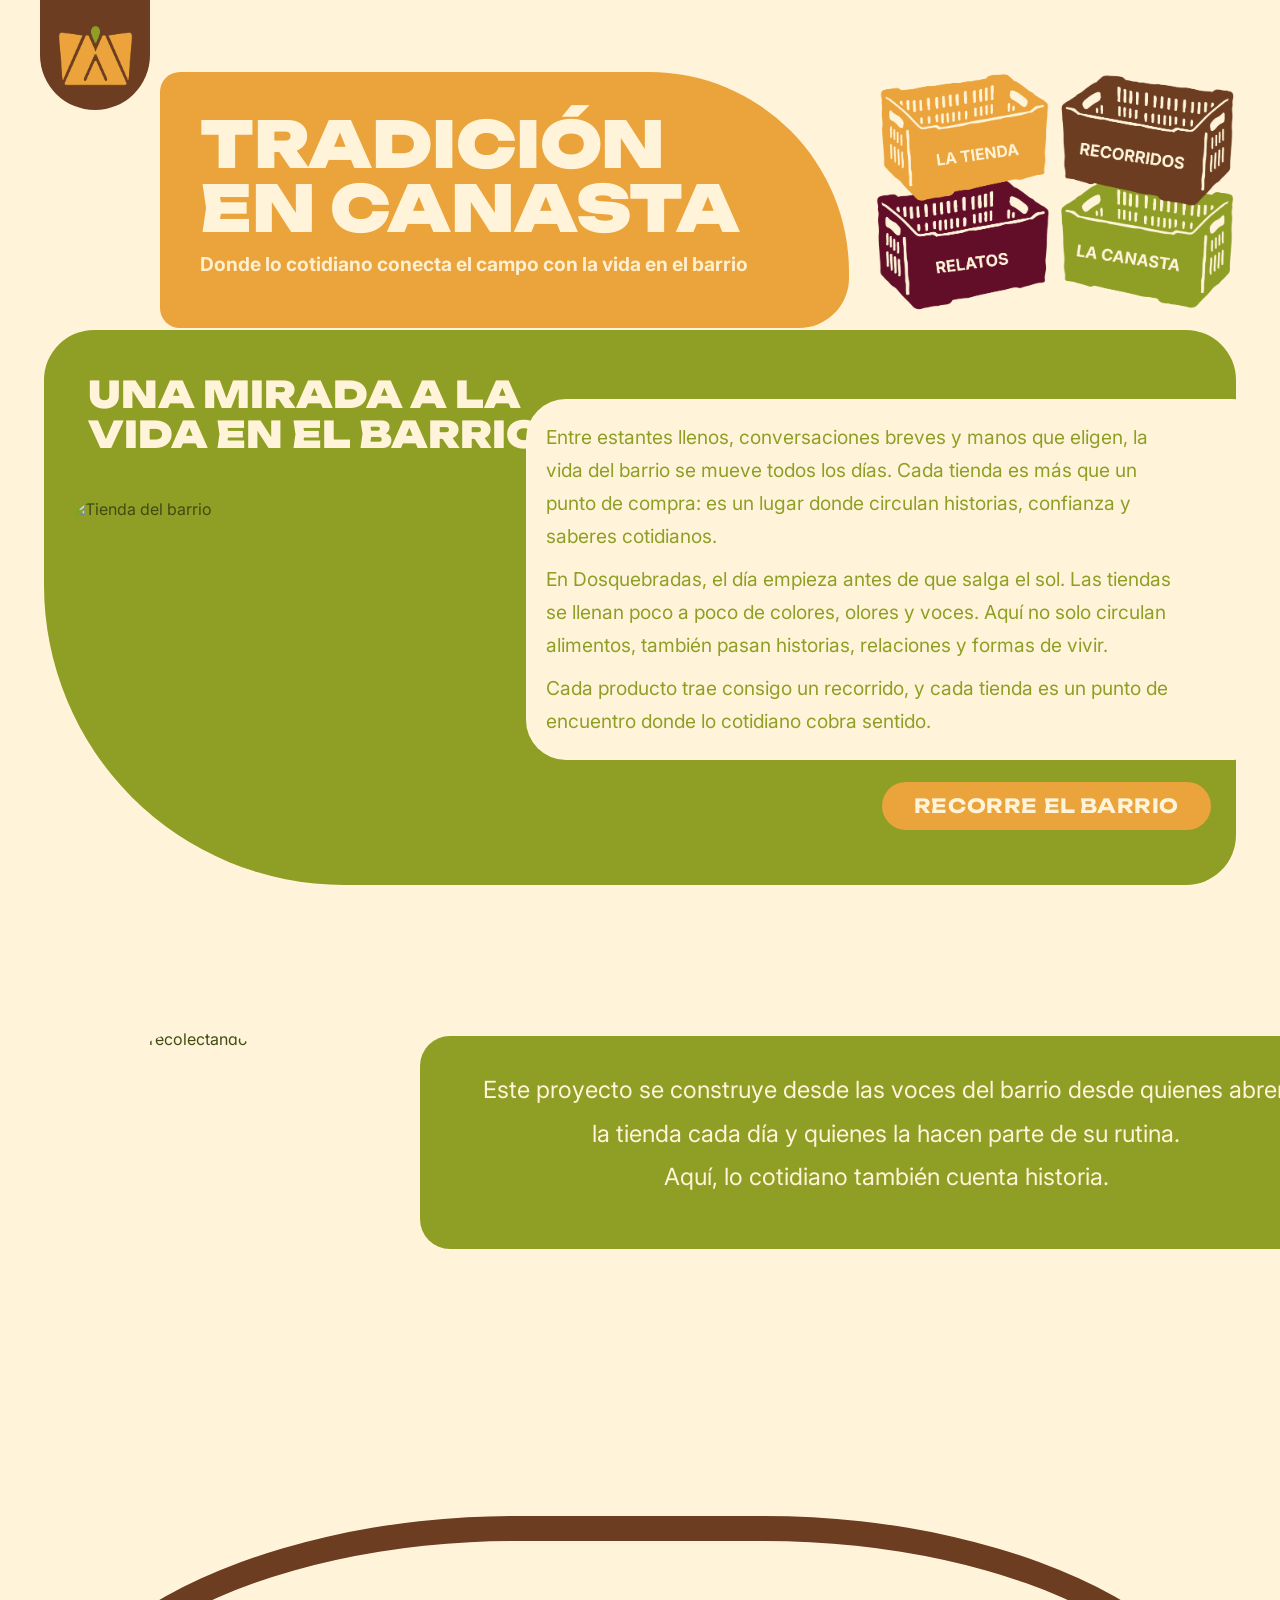
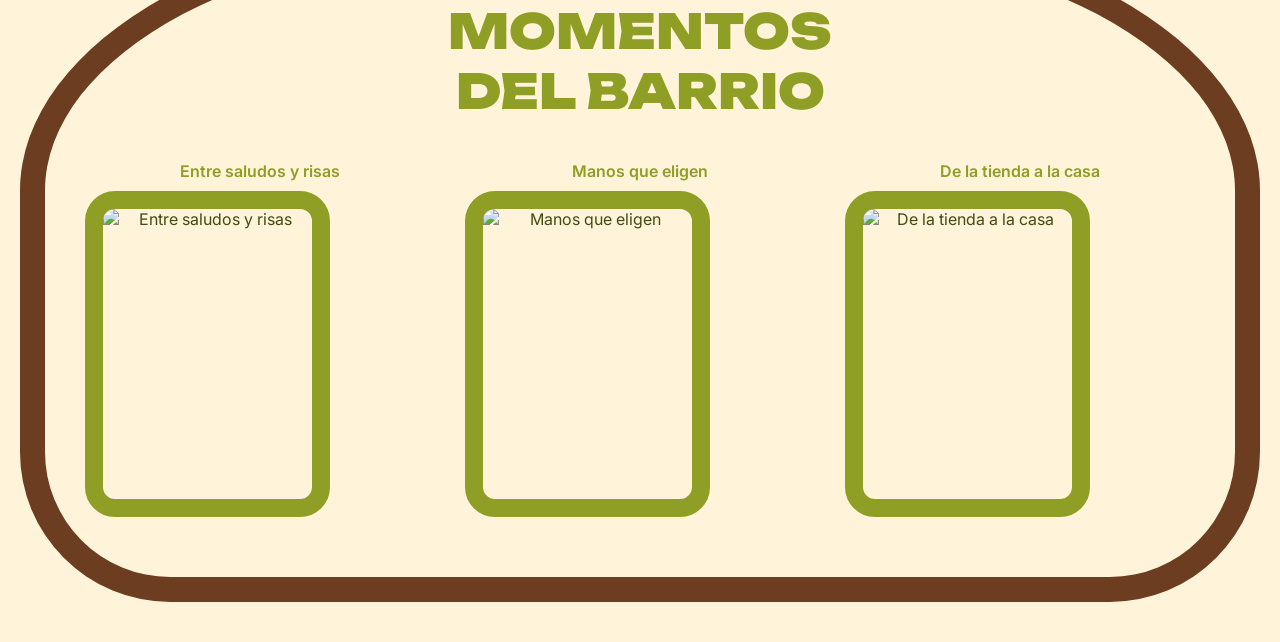
==== index.html @ 19b2f06e "Fead: Desarrollo del home (index) html y css, pendiente a cambios" ====
<!DOCTYPE html>
<html lang="es">
<head>
  <meta charset="UTF-8"/>
  <meta name="viewport" content="width=device-width, initial-scale=1.0"/>
  <title>Tradición en Canasta</title>
  <link rel="stylesheet" href="styles.css">

  <!-- ═══════════════════════════════════════════
       HERO
  ═══════════════════════════════════════════ -->
    <header class="hero">
        <div class="hero__logo" id="logo">
            <a href="#inicio" class="inicio"></a>
            <img class="logo__img" src="IMG/logo_tc.png" alt="Logo tradición"/>
        </div>

        <div class="hero__blob">

        <div class="hero__content">
            <h1 class="hero__titulo">
            Tradición<br>
            en Canasta
            </h1>
            <p class="hero__subtitulo">
            Donde lo cotidiano conecta el campo con la vida en el barrio
            </p>
        </div>
        </div>


        <nav class="hero__canastas" aria-label="Secciones">

        <a href="#tienda" class="canasta" id="canasta__tienda">
            <img class="canasta__img" src="IMG/canasta-amarilla.png" alt="La tienda"/>
        </a>

        <a href="#recorridos" class="canasta" id="canasta__recorridos">
            <img class="canasta__img" src="IMG/canasta-marron.png" alt="Recorridos"/>
        </a>

        <a href="#relatos" class="canasta" id="canasta__relatos">
            <img class="canasta__img" src="IMG/canasta-vino.png" alt="Relatos"/>
        </a>

        <a href="#canasta" class="canasta" id="canasta__canasta">
            <img class="canasta__img" src="IMG/canasta-verde.png"
            alt="La canasta">
        </a>

        </nav>

        <button class="menu-toggle" aria-label="Abrir menú">
            <img src="IMG/canasta_menu.png" alt="Menú">
        </button>
  </header>


  <!-- ═══════════════════════════════════════════
       UNA MIRADA A LA VIDA EN EL BARRIO
  ═══════════════════════════════════════════ -->
  <section class="mirada" id="tienda">
    <h2 class="mirada__titulo">Una mirada a la<br>vida en el barrio</h2>

    <div class="mirada__flex">
      <div class="mirada__foto">
        <img src="IMG/foto_fruta1.JPG" alt="Tienda del barrio"/>
      </div>

      <div class="mirada__derecha">
        <div class="mirada__caja">
          <p>Entre estantes llenos, conversaciones breves y manos que eligen, la vida del barrio se mueve todos los días. Cada tienda es más que un punto de compra: es un lugar donde circulan historias, confianza y saberes cotidianos.</p>
          <p>En Dosquebradas, el día empieza antes de que salga el sol. Las tiendas se llenan poco a poco de colores, olores y voces. Aquí no solo circulan alimentos, también pasan historias, relaciones y formas de vivir.</p>
          <p>Cada producto trae consigo un recorrido, y cada tienda es un punto de encuentro donde lo cotidiano cobra sentido.</p>
        </div>
        <a href="#" class="btn-capsula">Recorre el barrio</a>
      </div>
    </div>
  </section>

  <section class="narrativa" id="proyecto">

    <img class="hoja hoja--izq-arriba" src=>

    <div class="narrativa__flex">
      <div class="narrativa__circulo">
        <img src="IMG/foto_cliente.JPG" alt="Persona recolectando vegetales"/>
      </div>
      <div class="narrativa__caja">
        <p>Este proyecto se construye desde las voces del barrio
        desde quienes abren <br> la tienda cada día
        y quienes la hacen parte de su rutina.<br>
        Aquí, lo cotidiano también cuenta historia.</p>
      </div>
    </div>

  </section>
  <!-- ═══════════════════════════════════════════
       MOMENTOS DEL BARRIO
  ═══════════════════════════════════════════ -->
  <section class="momentos" id="encuentros">
    <div class="momentos__marco">
      <h2 class="momentos__titulo">Momentos<br>del barrio</h2>

      <div class="momentos__flex">

        <div class="momento">
          <span class="momento__label">Entre saludos y risas</span>
          <div class="momento__foto">
            <img src="IMG/foto_plaza.JPG" alt="Entre saludos y risas"/>
          </div>
        </div>

        <div class="momento">
          <span class="momento__label">Manos que eligen</span>
          <div class="momento__foto">
            <img src="IMG/foto_cliente.JPG" alt="Manos que eligen"/>
          </div>
        </div>

        <div class="momento">
          <span class="momento__label">De la tienda a la casa</span>
          <div class="momento__foto">
            <img src="IMG/foto_fruta2.JPG" alt="De la tienda a la casa"/>
          </div>
        </div>

      </div>
    </div>
  </section>


</body>
</html>
---- styles.css ----
/* ══════════════════════════════════════════════════════
   RESET + ROOT
══════════════════════════════════════════════════════ */
@import url('https://fonts.googleapis.com/css2?family=Unbounded:wght@200..900&family=Inter:ital,wght@0,400;0,500;0,600;1,400&display=swap');

*, *::before, *::after {
  box-sizing: border-box;
  margin: 0;
  padding: 0;
}

:root {
  --color-fondo-principal:    #FFF4D9;
  --color-caja-verde:         #8F9E25;
  --color-caja-amarillo:      #EBA33B;
  --color-caja-verde-claro:   #CBD491;
  --color-caja-vino:          #58111A;
  --color-caja-marron:        #6C3D20;

  --color-boton-principal:    #6C3D20;
  --color-boton-secundario:   #EBA33B;
  --color-boton-hover-principal:  #83961C;
  --color-boton-hover-secundario: #58111A;
  
  --color-texto-principal:    #404C10;
  --color-texto-secundario:   #8F9E25;
  --color-titulo-principal:   #FFF4D9;

  --fuente-titulos: "Unbounded", sans-serif;
  --fuente-textos:  "Inter", sans-serif;
}

html { scroll-behavior: smooth; }

body {
  font-family: var(--fuente-textos);
  background-color: var(--color-fondo-principal);
  color: var(--color-texto-principal);
  overflow-x: hidden;
}

img { display: block; max-width: 100%; }
a   { text-decoration: none; }


/* ══════════════════════════════════════════════════════
   HERO
══════════════════════════════════════════════════════ */
.hero {
  display: grid;
  grid-template-columns: 1fr 350px;
  justify-items: start;
  align-items: center;
  min-height: 400px;
  position: relative;
  padding: 40px 60px;
}

.hero__logo {
  position: absolute;
  top: 0;
  left: 40px;
  width: 110px;
  height: 110px;
  background: var(--color-caja-marron);
  border-radius: 0 0 50% 50%;
  display: flex;
  align-items: center;
  justify-content: center;
  z-index: 3;
}
.logo__img { 
    width: 90%; 
    height: 90%; }

.hero__blob {
  width: 85%;
  height: 80%;
  justify-self: start;
  margin-left: 100px;
  z-index: 0;

  border-radius: 20px 200px 50px 20px;
  background-color: var(--color-caja-amarillo);
  
}

.hero__content {
  position: relative;
  z-index: 2;
  padding: 40px 0 50px 40px;
  max-width: 95%;
}

.hero__titulo {
  font-family: var(--fuente-titulos);
  font-weight: 900;
  font-size: clamp(2.8rem, 5.6vw, 4rem);
  color: var(--color-titulo-principal);
  text-transform: uppercase;
  line-height: 1;
  letter-spacing: -0.5px;
  
}

.hero__subtitulo {
  margin-top: 10px;
  font-family: var(--fuente-textos);
  font-weight:700;
  font-size: clamp(1.2rem, 2.2vw, 1.2rem);
  color: var(--color-titulo-principal);
  opacity: 0.95;
  line-height: 1.5;
  max-width: 90%;
}

/* ── CANASTAS ── */
.hero__canastas {
  position: absolute;
  top: 0;
  right: 2%;
  z-index: 4;
  display: grid;
  grid-template-columns: 1fr 1fr;
  grid-template-rows: auto auto;
  width: clamp(240px, 36%, 400px);
}
.canasta {
  display: flex;
  flex-direction: column;
  align-items: center;
  cursor: pointer;
  transition: transform 0.18s ease;
  position: relative;
}
.canasta:hover { transform: scale(1.06) translateY(-4px); }

/* La tienda */
#canasta__tienda {
  grid-column: 1;
  grid-row: 1;
  margin-top: 40px;
  margin-right: -10px;
  z-index: 4;
}
/* Memorias/Recorridos */
#canasta__recorridos {
  grid-column: 2;
  grid-row: 1;
  margin-top: 40px;
  margin-left: -16px;
  z-index: 3;
}
/* Relatos */
#canasta__relatos {
  grid-column: 1;
  grid-row: 2;
  margin-top: -100px;
  margin-right: -16px;
  z-index: 2;
}
/* Encuentros/Canasta */
#canasta__canasta {
  grid-column: 2;
  grid-row: 2;
  margin-top: -100px;
  margin-left: -16px;
  z-index: 1;
}

.canasta__img {
  width: 100%;
  height: auto;
  object-fit: contain;
}

.menu-toggle {
  display: none;
  position: absolute;
  top: 20px;
  right: 20px;
  background: none;
  border: none;
  cursor: pointer;
  z-index: 10;
}

.menu-toggle img {
  width: 40px;
  height: auto;
}
/* ══════════════════════════════════════════════════════
   UNA MIRADA A LA VIDA EN EL BARRIO
══════════════════════════════════════════════════════ */
.mirada {
  background-color: var(--color-caja-verde);
  overflow: hidden;

  border-radius: 50px 50px 50px 300px;
  margin: 44px;
  margin-top: -70px;
  z-index: 6;
}

.mirada__titulo {
  font-family: var(--fuente-titulos);
  font-weight: 900;
  font-size: clamp(1.6rem, 3.6vw, 2.3rem);
  color: var(--color-titulo-principal);
  text-transform: uppercase;
  line-height: 1.1;
  padding: 44px;
}

.mirada__flex {
  display: grid;
  grid-template-columns: 30% 1fr;
  gap: 10%;
  align-items: start;
  padding: 0 25px 25px 25px;
  
}

.mirada__foto {
  width: 100%;
  aspect-ratio: 7 / 5;
  border-radius: 50px 50px 50px 300px;
  overflow: hidden;
  
}

.mirada__foto img {
  width: 100%;
  height: 100%;
  object-fit: cover;
}

/* columna derecha */
.mirada__derecha {
  display: flex;
  flex-direction: column;
  height: 100%;
  margin-bottom: 22px;
  justify-content: space-between;
}

.mirada__caja {
  background-color: var(--color-fondo-principal);
  border-radius: 40px;
  padding: 22px 20px;
  display: flex;
  flex-direction: column;
  gap: 10px;
  margin-right: -60px;
  margin-top: -100px;

}

.mirada__caja p {
  font-family: var(--fuente-textos);
  font-size: clamp(1.2rem, 2vw, 0.89rem);
  line-height: 1.72;
  color: var(--color-texto-secundario);
  text-align: left;
  width: 90%;
}

.btn-capsula {
  display: inline-block;
  align-self: flex-end;
  background-color: var(--color-boton-secundario);
  color: var(--color-titulo-principal);
  font-family: var(--fuente-titulos);
  font-size: clamp(1.05rem, 1.75vw, 1.22rem);
  font-weight: 700;
  letter-spacing: 0.6px;
  text-transform: uppercase;
  padding: 12px 32px;
  border-radius: 999px;
  border: none;
  cursor: pointer;
  transition: background-color 0.2s, transform 0.18s;
  margin-bottom: 30px;
  
}
.btn-capsula:hover {
  background-color: var(--color-boton-hover-secundario);
  transform: scale(1.04);
}


/* ══════════════════════════════════════════════════════
   NARRATIVA — hojas decorativas + círculo + caja
══════════════════════════════════════════════════════ */
.narrativa {
  position: relative;
  padding: 60px 28px;
  overflow: hidden;
  min-height: 300px;
}

.narrativa__flex {
  display: grid;
  grid-template-columns: clamp(160px, 24vw, 260px) 1fr;
  align-items: center;
  position: relative;
  gap: 32px;
 
}

.narrativa__circulo {
  width: 100%;
  aspect-ratio: 3 / 4;
  border-radius: 50%;
  overflow: hidden;
  flex-shrink: 0;
  margin: 40px;
  grid-column: 1;
  z-index: 1;

}

.narrativa__circulo img {
  width: 100%;
  height: 100%;
  object-fit: cover;
}

.narrativa__caja {
  background-color: var(--color-caja-verde);
  border-radius: 30px;
  padding: 32px 30px;
  display: flex;
  flex-direction: column;
  gap: 20px;
  transform: translate(100px, -60px);
  position: relative;

  z-index: 2;
  width: 100%;
  height: 50%;
  justify-self: right;
  align-self: center;

}

/*.narrativa__caja::before {
  content: "";
  position: absolute;
  top: 15px;    
  left: 15px;    
  width: 100%;
  height: 100%;
  background-color: var(--color-caja-marron); 
  border-radius: 30px;
  z-index: -1;
}
*/
.narrativa__caja p {
  font-family: var(--fuente-textos);
  font-size: clamp(1.22rem, 2.1vw, 1.48em);
  line-height: 1.85;
  color: var(--color-titulo-principal);
  text-align: center;
}


/* ══════════════════════════════════════════════════════
   MOMENTOS DEL BARRIO
══════════════════════════════════════════════════════ */
.momentos {
  padding: 40px 20px;
}

.momentos__marco {
  border: 25px solid var(--color-caja-marron);
  border-radius: 40% 40% 150px 150px ;
  padding: 60px 40px;
  background-color: var(--color-fondo-principal);
}

.momentos__titulo {
  text-align: center;
  font-family: var(--fuente-titulos);
  font-weight: 900;
  font-size: clamp(1.8rem, 4vw, 3rem);
  color: var(--color-caja-verde);
  margin-bottom: 40px;
  text-transform: uppercase;
}


.momentos__flex {
  display: grid;
  grid-template-columns: repeat(3, 1fr);
  gap: 30px;
}

.momento {
  text-align: center;
}

.momento__label {
  display: block;
  font-family: var(--fuente-textos);
  font-weight: 600;
  color: var(--color-caja-verde);
  margin-bottom: 10px;
}

.momento__foto {
  border: 18px solid var(--color-caja-verde);
  border-radius: 30px;
  overflow: hidden;
  aspect-ratio: 3 / 4;
  max-width: 70%;
}

.momento__foto img {
  width: 100%;
  height: 100%;
  object-fit: cover;
}

/* ══════════════════════════════════════════════════════
   FOOTER
══════════════════════════════════════════════════════ */
.footer {
  background-color: var(--color-caja-verde-claro);
  padding: 48px 28px 30px;
  margin-top: 60px;
}

.footer__inner {
  display: flex;
  gap: 32px;
  max-width: 980px;
  margin: 0 auto;
  align-items: flex-start;
}

/* columna 1 — marca */
.footer__marca {
  flex: 1.5;
}

.footer__logo {
  font-family: var(--fuente-titulos);
  font-weight: 900;
  font-size: clamp(0.95rem, 2.2vw, 1.3rem);
  color: var(--color-caja-marron);
  text-transform: uppercase;
  line-height: 1.1;
  margin-bottom: 14px;
}

.footer__desc {
  font-family: var(--fuente-textos);
  font-size: 0.72rem;
  color: var(--color-caja-marron);
  line-height: 1.7;
}

/* columna 2 — navegación */
.footer__nav {
  flex: 1;
}

.footer__nav-titulo {
  font-family: var(--fuente-titulos);
  font-size: 0.6rem;
  font-weight: 700;
  color: var(--color-texto-principal);
  text-transform: uppercase;
  letter-spacing: 1px;
  margin-bottom: 12px;
}

.footer__nav ul {
  list-style: none;
  display: flex;
  flex-direction: column;
  gap: 7px;
}

.footer__nav ul li a {
  font-family: var(--fuente-textos);
  font-size: 0.76rem;
  color: var(--color-caja-marron);
  font-weight: 500;
  transition: color 0.18s;
}
.footer__nav ul li a:hover {
  color: var(--color-caja-vino);
}

.footer__nav ul li.sub a {
  font-size: 0.7rem;
  color: var(--color-texto-principal);
  font-weight: 400;
}

/* columna 3 — redes */
.footer__redes {
  flex: 1.2;
  display: flex;
  flex-direction: column;
  gap: 10px;
}

.red {
  display: flex;
  align-items: center;
  gap: 10px;
}

.red__icono {
  flex-shrink: 0;
  width: 30px;
  height: 30px;
  border-radius: 7px;
  display: flex;
  align-items: center;
  justify-content: center;
}

.red__icono svg {
  width: 15px;
  height: 15px;
  fill: #fff;
}

.red__icono--ig { background-color: #C13584; }
.red__icono--yt { background-color: #CC0000; }
.red__icono--sp { background-color: #1DB954; }

.red__texto {
  font-family: var(--fuente-textos);
  font-size: 0.72rem;
  color: var(--color-caja-marron);
  line-height: 1.3;
}

.footer__url {
  font-family: var(--fuente-textos);
  font-size: 0.62rem;
  color: var(--color-texto-principal);
  margin-top: 4px;
  word-break: break-all;
  opacity: 0.8;
}


/* ══════════════════════════════════════════════════════
   RESPONSIVE — tablet / móvil
══════════════════════════════════════════════════════ */
@media (max-width: 760px) {

  /* hero */
  .hero__blob { width: 78%; }
  .hero__content { max-width: 60%; padding: 38px 0 24px 22px; }
  .hero__canastas { width: 44%; gap: 8px; top: 10px; right: 12px; }

  /* mirada */
  .mirada { margin: 14px 12px 0; padding: 24px 18px 24px; }
  .mirada__flex { flex-direction: column; }
  .mirada__foto { flex: none; width: 100%; aspect-ratio: 16/9; }
  .btn-capsula { align-self: center; }

  /* narrativa */
  .narrativa { padding: 48px 18px; }
  .narrativa__flex { flex-direction: column; }
  .narrativa__caja { max-width: 100%; }

  /* momentos */
  .momentos { padding: 0 12px; }
  .momentos__flex { flex-direction: column; }
  .momento__foto { aspect-ratio: 4/3; }

  /* footer */
  .footer__inner { flex-direction: column; gap: 24px; }
}

@media (max-width: 500px) {

  /* hero móvil: apila blob + canastas debajo */
  .hero {
    flex-direction: column;
    min-height: auto;
    padding-bottom: 16px;
  }
  .hero__blob { width: 90%; }
  .hero__content {
    max-width: 100%;
    padding: 110px 20px 16px 24px;
  }
  .hero__canastas {
    position: static;
    width: 100%;
    padding: 0 16px;
    flex-wrap: wrap;
    gap: 10px;
  }
  .canasta {
    width: calc(25% - 8px);
    margin-top: 0 !important;
  }
}


/* ══════════════════════════════════════════════════════
   ANIMACIONES (manejadas por main.js)
══════════════════════════════════════════════════════ */
.fade-up {
  opacity: 0;
  transform: translateY(28px);
  transition: opacity 0.55s ease, transform 0.55s ease;
}

.fade-up.visible {
  opacity: 1;
  transform: translateY(0);
}
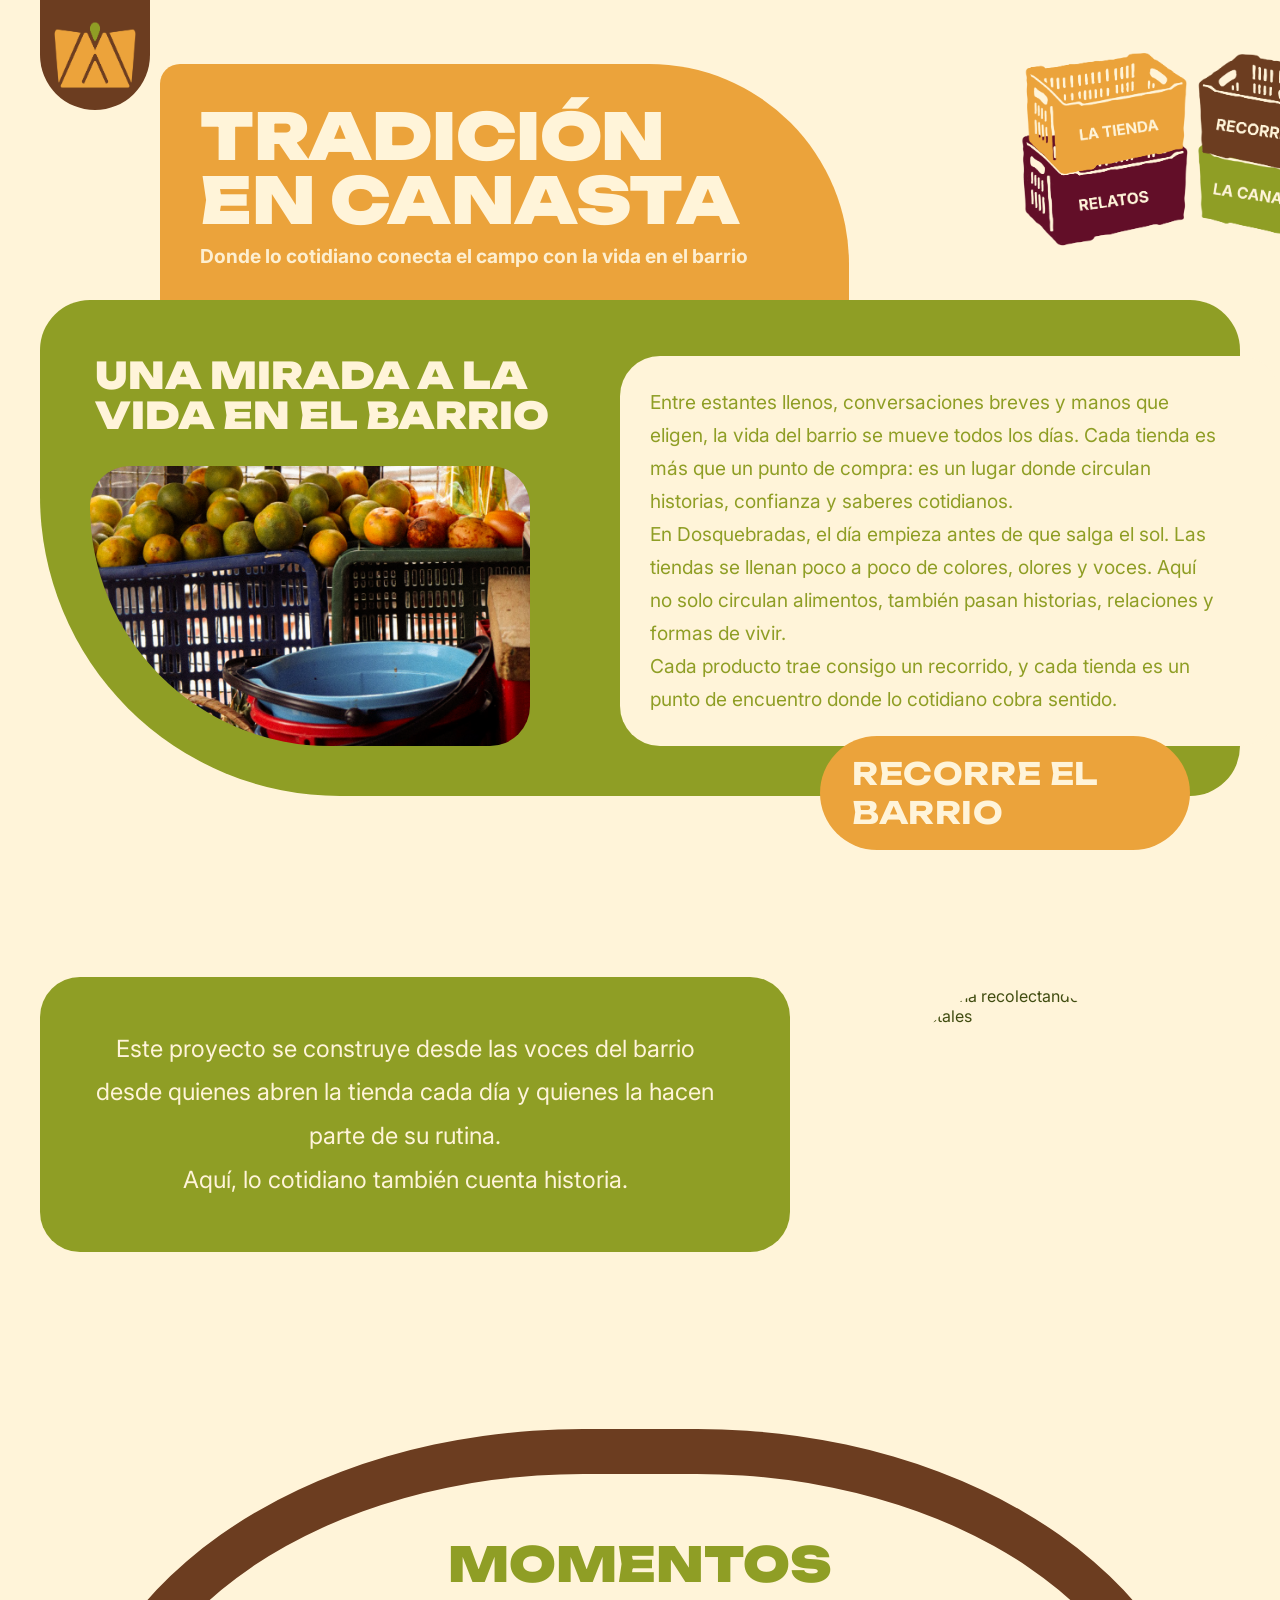
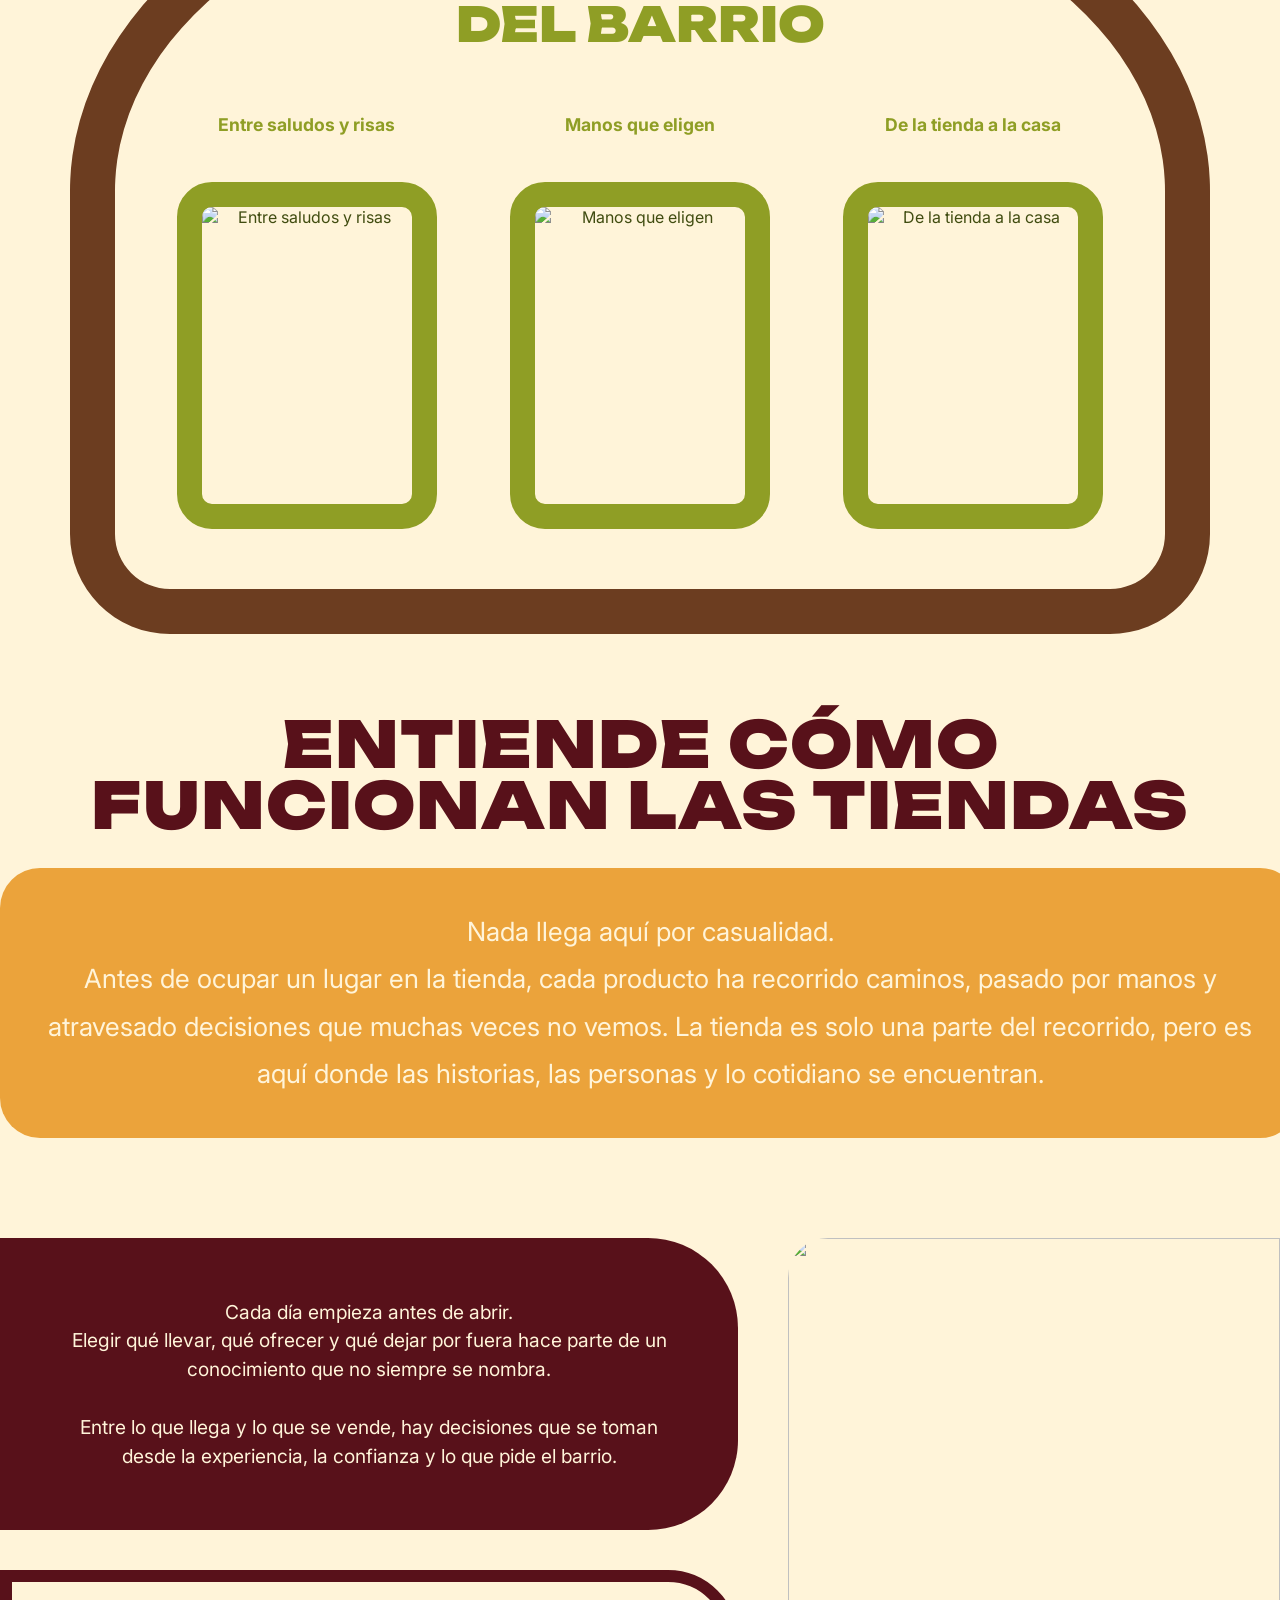
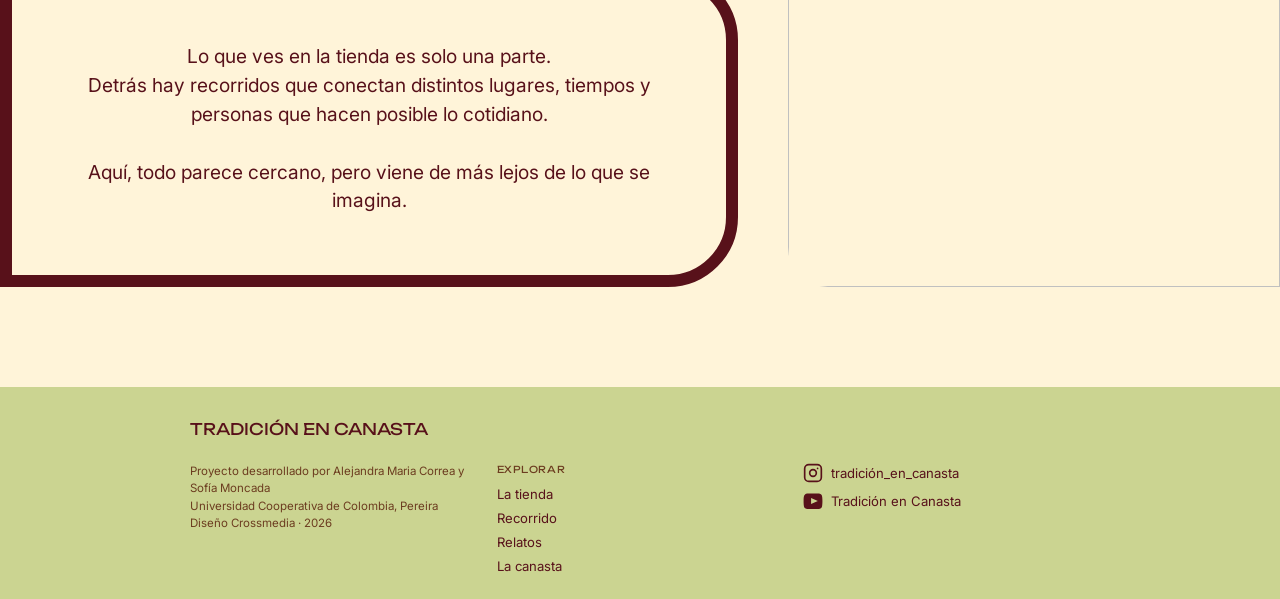
==== commit 65f6585a: "Fix: Realicé los cambios necesarios  en el index y el diseño base en index y recorridos (sin ilustra" ====
--- a/index.html
+++ b/index.html
@@ -10,9 +10,10 @@
        HERO
   ═══════════════════════════════════════════ -->
     <header class="hero">
-        <div class="hero__logo" id="logo">
-            <a href="#inicio" class="inicio"></a>
+        <div class="logo" id="logo">
+            <a href="index.html" class="inicio">
             <img class="logo__img" src="IMG/logo_tc.png" alt="Logo tradición"/>
+            </a>
         </div>
 
         <div class="hero__blob">
@@ -35,15 +36,15 @@
             <img class="canasta__img" src="IMG/canasta-amarilla.png" alt="La tienda"/>
         </a>
 
-        <a href="#recorridos" class="canasta" id="canasta__recorridos">
+        <a href="recorridos.html" class="canasta" id="canasta__recorridos">
             <img class="canasta__img" src="IMG/canasta-marron.png" alt="Recorridos"/>
         </a>
 
-        <a href="#relatos" class="canasta" id="canasta__relatos">
+        <a href="relatos.html" class="canasta" id="canasta__relatos">
             <img class="canasta__img" src="IMG/canasta-vino.png" alt="Relatos"/>
         </a>
 
-        <a href="#canasta" class="canasta" id="canasta__canasta">
+        <a href="canasta.html" class="canasta" id="canasta__canasta">
             <img class="canasta__img" src="IMG/canasta-verde.png"
             alt="La canasta">
         </a>
@@ -62,9 +63,9 @@
   <section class="mirada" id="tienda">
     <h2 class="mirada__titulo">Una mirada a la<br>vida en el barrio</h2>
 
-    <div class="mirada__flex">
+    <div class="mirada__contenido">
       <div class="mirada__foto">
-        <img src="IMG/foto_fruta1.JPG" alt="Tienda del barrio"/>
+        <img src="IMG/esquina_al_det_horiz_3.jpg" alt="Tienda del barrio"/>
       </div>
 
       <div class="mirada__derecha">
@@ -88,7 +89,7 @@
       </div>
       <div class="narrativa__caja">
         <p>Este proyecto se construye desde las voces del barrio
-        desde quienes abren <br> la tienda cada día
+        desde quienes abren la tienda cada día
         y quienes la hacen parte de su rutina.<br>
         Aquí, lo cotidiano también cuenta historia.</p>
       </div>
@@ -129,6 +130,89 @@
     </div>
   </section>
 
-
+  <!-- ═══════════════════════════════════════════
+       COMO FUNCIONAN LAS TIENDAS
+  ═══════════════════════════════════════════ -->
+
+  <section class="tiendas" id="tienda">
+
+    <h2 class="tiendas__titulo">Entiende cómo<br>funcionan las tiendas</h2>
+
+    <div class="tiendas__intro">
+        <p>Nada llega aquí por casualidad.<br>
+        Antes de ocupar un lugar en la tienda, cada producto ha recorrido caminos, pasado por manos y atravesado decisiones que muchas veces no vemos.
+        La tienda es solo una parte del recorrido, pero es aquí donde las historias, las personas y lo cotidiano se encuentran.</p>
+    </div>
+
+    <div class="tiendas__contenedor">
+
+  <div class="tiendas__info">
+
+    <div class="tiendas__bloque__vino">
+      <div class="tiendas__texto">
+        <p>
+          Cada día empieza antes de abrir.<br>
+          Elegir qué llevar, qué ofrecer y qué dejar por fuera
+          hace parte de un conocimiento que no siempre se nombra.<br><br>
+
+          Entre lo que llega y lo que se vende,
+          hay decisiones que se toman desde la experiencia,
+          la confianza y lo que pide el barrio.
+        </p>
+      </div>
+    </div>
+
+    <div class="tiendas__bloque__beige">
+      <div class="tiendas__texto">
+        <p>
+          Lo que ves en la tienda es solo una parte.<br>
+          Detrás hay recorridos que conectan distintos lugares,
+          tiempos y personas que hacen posible lo cotidiano.<br><br>
+
+          Aquí, todo parece cercano,
+          pero viene de más lejos de lo que se imagina.
+        </p>
+      </div>
+    </div>
+
+  </div>
+
+  <div class="tiendas__foto">
+    <img src="IMG/tienda_al_4.jpg" alt="">
+  </div>
+
+</div>
+</section>
+
+<!-- FOOTER -->
+<footer class="footer">
+  <div class="footer__inner">
+    <div class="footer__brand">Tradición en Canasta</div>
+    <div class="footer__grid">
+      <div>
+        <p class="footer__credits">Proyecto desarrollado por Alejandra Maria Correa y Sofía Moncada<br>Universidad Cooperativa de Colombia, Pereira<br>Diseño Crossmedia · 2026</p>
+      </div>
+      <div>
+        <p class="footer__col-title">Explorar</p>
+        <ul class="footer__col-links">
+          <li><a href="index.html">La tienda</a></li>
+          <li><a href="recorrido.html">Recorrido</a></li>
+          <li><a href="relatos.html">Relatos</a></li>
+          <li><a href="canasta.html">La canasta</a></li>
+        </ul>
+      </div>
+      <div class="footer__social">
+        <a href="https://instagram.com/tradicion_en_canasta" class="footer__social-link" target="_blank">
+          <svg class="footer__social-icon" viewBox="0 0 24 24" fill="none" stroke="currentColor" stroke-width="2"><rect x="2" y="2" width="20" height="20" rx="5"/><circle cx="12" cy="12" r="4"/><circle cx="17.5" cy="6.5" r="1" fill="currentColor" stroke="none"/></svg>
+          tradición_en_canasta
+        </a>
+        <a href="https://youtube.com" class="footer__social-link" target="_blank">
+          <svg class="footer__social-icon" viewBox="0 0 24 24" fill="currentColor"><path d="M23 7s-.3-2-1.2-2.7c-1.1-1.2-2.4-1.2-3-1.3C16.2 3 12 3 12 3s-4.2 0-6.8.1c-.6.1-1.9.1-3 1.3C1.3 5 1 7 1 7S.7 9.1.7 11.3v2c0 2.1.3 4.3.3 4.3s.3 2 1.2 2.7c1.1 1.2 2.6 1.1 3.3 1.2C7.3 21.7 12 21.7 12 21.7s4.2 0 6.8-.2c.6-.1 1.9-.1 3-1.2.9-.7 1.2-2.7 1.2-2.7s.3-2.1.3-4.3v-2C23.3 9.1 23 7 23 7zM9.7 15.5V8.4l8.1 3.6-8.1 3.5z"/></svg>
+          Tradición en Canasta
+        </a>
+      </div>
+    </div>
+  </div>
+</footer>
 </body>
 </html>
--- a/styles.css
+++ b/styles.css
@@ -24,7 +24,9 @@
   
   --color-texto-principal:    #404C10;
   --color-texto-secundario:   #8F9E25;
+  --color-texto-light: #6c3d20;
   --color-titulo-principal:   #FFF4D9;
+  --color-titulo-secundario: #58111A;
 
   --fuente-titulos: "Unbounded", sans-serif;
   --fuente-textos:  "Inter", sans-serif;
@@ -56,7 +58,7 @@
   padding: 40px 60px;
 }
 
-.hero__logo {
+.logo {
   position: absolute;
   top: 0;
   left: 40px;
@@ -67,20 +69,23 @@
   display: flex;
   align-items: center;
   justify-content: center;
+  cursor: pointer;
   z-index: 3;
 }
 .logo__img { 
-    width: 90%; 
-    height: 90%; }
+    width: 100%; 
+    height: 100%; 
+}
+.logo img:hover { transform: scale(1.06) translateY(-4px); }
 
 .hero__blob {
   width: 85%;
-  height: 80%;
+  height: 85%;
   justify-self: start;
   margin-left: 100px;
   z-index: 0;
 
-  border-radius: 20px 200px 50px 20px;
+  border-radius: 20px 200px 20px 20px;
   background-color: var(--color-caja-amarillo);
   
 }
@@ -118,12 +123,12 @@
 .hero__canastas {
   position: absolute;
   top: 0;
-  right: 2%;
+  left: 1000px;
   z-index: 4;
   display: grid;
   grid-template-columns: 1fr 1fr;
   grid-template-rows: auto auto;
-  width: clamp(240px, 36%, 400px);
+  width: 30%;
 }
 .canasta {
   display: flex;
@@ -139,7 +144,7 @@
 #canasta__tienda {
   grid-column: 1;
   grid-row: 1;
-  margin-top: 40px;
+  margin-top: 20px;
   margin-right: -10px;
   z-index: 4;
 }
@@ -147,7 +152,7 @@
 #canasta__recorridos {
   grid-column: 2;
   grid-row: 1;
-  margin-top: 40px;
+  margin-top: 20px;
   margin-left: -16px;
   z-index: 3;
 }
@@ -155,7 +160,7 @@
 #canasta__relatos {
   grid-column: 1;
   grid-row: 2;
-  margin-top: -100px;
+  margin-top: -130px;
   margin-right: -16px;
   z-index: 2;
 }
@@ -163,7 +168,7 @@
 #canasta__canasta {
   grid-column: 2;
   grid-row: 2;
-  margin-top: -100px;
+  margin-top: -130px;
   margin-left: -16px;
   z-index: 1;
 }
@@ -194,12 +199,12 @@
 ══════════════════════════════════════════════════════ */
 .mirada {
   background-color: var(--color-caja-verde);
-  overflow: hidden;
-
+  position: relative;
+  top: -140px;
   border-radius: 50px 50px 50px 300px;
-  margin: 44px;
-  margin-top: -70px;
-  z-index: 6;
+  margin: 40px;
+  padding: 25px 25px;
+  z-index: 3;
 }
 
 .mirada__titulo {
@@ -209,21 +214,22 @@
   color: var(--color-titulo-principal);
   text-transform: uppercase;
   line-height: 1.1;
-  padding: 44px;
-}
-
-.mirada__flex {
+  padding: 30px;
+}
+
+.mirada__contenido {
   display: grid;
-  grid-template-columns: 30% 1fr;
-  gap: 10%;
+  grid-template-columns: 40% 1fr;
   align-items: start;
   padding: 0 25px 25px 25px;
+  gap: 90px;
   
 }
 
 .mirada__foto {
   width: 100%;
-  aspect-ratio: 7 / 5;
+  height: 100%;
+  aspect-ratio: 18 / 9;
   border-radius: 50px 50px 50px 300px;
   overflow: hidden;
   
@@ -240,19 +246,19 @@
   display: flex;
   flex-direction: column;
   height: 100%;
-  margin-bottom: 22px;
   justify-content: space-between;
+  position: relative;
+  
 }
 
 .mirada__caja {
   background-color: var(--color-fondo-principal);
   border-radius: 40px;
-  padding: 22px 20px;
-  display: flex;
-  flex-direction: column;
-  gap: 10px;
-  margin-right: -60px;
-  margin-top: -100px;
+  padding: 30px;
+  display: flex;
+  flex-direction: column;
+  margin-right: -90px;
+  margin-top: -110px;
 
 }
 
@@ -262,26 +268,27 @@
   line-height: 1.72;
   color: var(--color-texto-secundario);
   text-align: left;
-  width: 90%;
+  width: 95%;
 }
 
 .btn-capsula {
-  display: inline-block;
+  display: flex;
   align-self: flex-end;
   background-color: var(--color-boton-secundario);
   color: var(--color-titulo-principal);
   font-family: var(--fuente-titulos);
-  font-size: clamp(1.05rem, 1.75vw, 1.22rem);
+  font-size: clamp(1.75rem, 2.45vw, 1.92rem);
   font-weight: 700;
   letter-spacing: 0.6px;
   text-transform: uppercase;
-  padding: 12px 32px;
+  padding: 18px 32px;
   border-radius: 999px;
   border: none;
   cursor: pointer;
-  transition: background-color 0.2s, transform 0.18s;
-  margin-bottom: 30px;
-  
+  transition: background-color 0.2s, transform 0.;
+  position: absolute;
+  top: 270px;
+  left: 200px;
 }
 .btn-capsula:hover {
   background-color: var(--color-boton-hover-secundario);
@@ -293,30 +300,26 @@
    NARRATIVA — hojas decorativas + círculo + caja
 ══════════════════════════════════════════════════════ */
 .narrativa {
-  position: relative;
-  padding: 60px 28px;
-  overflow: hidden;
-  min-height: 300px;
+  margin: 30px;
 }
 
 .narrativa__flex {
   display: grid;
-  grid-template-columns: clamp(160px, 24vw, 260px) 1fr;
+  grid-template-columns: 70% 1fr;
+  padding: 10px;
+  gap: 20px;
   align-items: center;
-  position: relative;
-  gap: 32px;
+  justify-content: center;
  
 }
 
 .narrativa__circulo {
-  width: 100%;
-  aspect-ratio: 3 / 4;
-  border-radius: 50%;
+  width: 70%;
+  aspect-ratio: 5 / 7;
+  border-radius: 150px;
   overflow: hidden;
   flex-shrink: 0;
-  margin: 40px;
-  grid-column: 1;
-  z-index: 1;
+  grid-column: 2;
 
 }
 
@@ -328,23 +331,18 @@
 
 .narrativa__caja {
   background-color: var(--color-caja-verde);
-  border-radius: 30px;
-  padding: 32px 30px;
-  display: flex;
-  flex-direction: column;
-  gap: 20px;
-  transform: translate(100px, -60px);
-  position: relative;
-
-  z-index: 2;
-  width: 100%;
-  height: 50%;
-  justify-self: right;
-  align-self: center;
-
-}
-
-/*.narrativa__caja::before {
+  border-radius: 40px;
+  padding: 50px 60px 50px 40px;
+  display: flex;
+  flex-direction: column;
+  margin-right: 90px;
+  margin-top: -450px;
+  min-height: 250px;
+
+
+}
+
+/*.narrativa__caja::after{
   content: "";
   position: absolute;
   top: 15px;    
@@ -353,9 +351,10 @@
   height: 100%;
   background-color: var(--color-caja-marron); 
   border-radius: 30px;
-  z-index: -1;
+  z-index: 0;
 }
 */
+
 .narrativa__caja p {
   font-family: var(--fuente-textos);
   font-size: clamp(1.22rem, 2.1vw, 1.48em);
@@ -369,13 +368,14 @@
    MOMENTOS DEL BARRIO
 ══════════════════════════════════════════════════════ */
 .momentos {
-  padding: 40px 20px;
+  padding: 40px;
+  margin: 40px 30px;
 }
 
 .momentos__marco {
-  border: 25px solid var(--color-caja-marron);
-  border-radius: 40% 40% 150px 150px ;
-  padding: 60px 40px;
+  border: 45px solid var(--color-caja-marron);
+  border-radius: 45% 45% 100px 100px;
+  padding: 60px 50px;
   background-color: var(--color-fondo-principal);
 }
 
@@ -385,37 +385,44 @@
   font-weight: 900;
   font-size: clamp(1.8rem, 4vw, 3rem);
   color: var(--color-caja-verde);
-  margin-bottom: 40px;
+  margin-bottom: 60px;
   text-transform: uppercase;
 }
-
 
 .momentos__flex {
   display: grid;
   grid-template-columns: repeat(3, 1fr);
-  gap: 30px;
+  gap: 50px;
+  align-items: start;
 }
 
 .momento {
+  display: flex;
+  flex-direction: column;
+  align-items: center;
   text-align: center;
 }
 
 .momento__label {
   display: block;
   font-family: var(--fuente-textos);
-  font-weight: 600;
+  font-size: 1.1rem;
+  font-weight: 700;
   color: var(--color-caja-verde);
-  margin-bottom: 10px;
+  margin-bottom: 18px;
+  min-height: 50px;
 }
 
 .momento__foto {
-  border: 18px solid var(--color-caja-verde);
-  border-radius: 30px;
+  width: 100%;
+  max-width: 260px;
+
+  border: 25px solid var(--color-caja-verde);
+  border-radius: 35px;
   overflow: hidden;
+
   aspect-ratio: 3 / 4;
-  max-width: 70%;
-}
-
+}
 .momento__foto img {
   width: 100%;
   height: 100%;
@@ -423,133 +430,580 @@
 }
 
 /* ══════════════════════════════════════════════════════
-   FOOTER
-══════════════════════════════════════════════════════ */
+    ENTIENDE CÓMO FUNCIONAN LAS TIENDAS
+══════════════════════════════════════════════════════ */
+.tiendas {
+}
+
+.tiendas__titulo {
+  font-family: var(--fuente-titulos);
+  font-weight: 900;
+  font-size: clamp(1.8rem, 5.5vw, 4rem);
+  color: var(--color-titulo-secundario);
+  text-transform: uppercase;
+  text-align: center;
+  line-height: 0.95;
+  letter-spacing: 1px;
+  margin-bottom: 32px;
+}
+
+.tiendas__intro {
+  width: 1300px;
+  margin: 0 auto 60px;
+  background-color: var(--color-caja-amarillo);
+  border-radius: 40px;
+  padding: 40px;
+}
+.tiendas__intro p {
+  font-family: var(--fuente-textos);
+  font-size: clamp(1.5rem, 2.1vw, 1.65rem);
+  line-height: 1.8;
+  color: var(--color-titulo-principal);
+  text-align: center;
+}
+
+.tiendas__bloques {
+  display: flex;
+  flex-direction: column;
+  gap: 16px;
+}
+.tiendas__contenedor{
+  display: grid;
+  grid-template-columns: 1.2fr 0.8fr;
+  gap: 50px;
+  align-items: stretch;
+
+  padding: 40px 0;
+}
+
+/* COLUMNA IZQUIERDA */
+.tiendas__info{
+  display: flex;
+  flex-direction: column;
+  gap: 40px;
+}
+
+/* BLOQUE VINO */
+.tiendas__bloque__vino{
+  background-color: var(--color-caja-vino);
+  border-radius: 0 90px 90px 0;
+  padding: 60px 70px;
+
+  display: flex;
+  align-items: center;
+  justify-content: center;
+}
+
+/* TEXTO */
+.tiendas__texto p{
+  font-family: var(--fuente-textos);
+  font-size: clamp(1rem, 1.5vw, 1.4rem);
+  line-height: 1.5;
+  text-align: center;
+}
+
+/* texto blanco arriba */
+.tiendas__bloque__vino p{
+  color: var(--color-titulo-principal);
+}
+
+/* BLOQUE BEIGE */
+.tiendas__bloque__beige{
+  background-color: var(--color-fondo-principal);
+
+  border: 12px solid var(--color-caja-vino);
+
+  border-radius: 0 70px 70px 0;
+
+  padding: 60px 70px;
+
+  display: flex;
+  align-items: center;
+  justify-content: center;
+}
+
+/* texto vino abajo */
+.tiendas__bloque__beige p{
+  color: var(--color-caja-vino);
+}
+
+/* FOTO */
+.tiendas__foto{
+  width: 100%;
+  height: 100%;
+
+  overflow: hidden;
+
+  border-radius: 40px 0 0 40px;
+}
+
+.tiendas__foto img{
+  width: 100%;
+  height: 100%;
+  object-fit: cover;
+  display: block;
+}
+/* ══════════════════════════════════════════════════════
+   
+INTERNAS
+
+══════════════════════════════════════════════════════ */
+
+/* ══════════════════════════════════════════════════════
+   RECORRIDO
+══════════════════════════════════════════════════════ */
+
+/* ===== PAGE HEADER ===== */
+.recorrido-header {
+  width: 50%;
+  height: 330px;
+  justify-self: start;
+  margin-left: 200px;
+  z-index: 2;
+
+  border-radius: 40px;
+  background-color: var(--color-caja-marron);
+}
+
+.recorrido-header__inner {
+  max-width: 900px;
+  margin: 0 auto;
+  display: flex;
+  flex-direction: column;
+  gap: 24px;
+  padding: 40px;
+  
+}
+
+.recorrido-header__title {
+  font-family: var(--fuente-titulos);
+  font-size: clamp(1.8rem, 7vw, 3.5rem);
+  font-weight: 900;
+  color: var(--color-titulo-principal);
+  line-height: 1.05;
+}
+
+.recorrido-header__subtitle {
+  font-family: var(--fuente-textos);
+  font-size: 1.55rem;
+  color: var(--color-titulo-principal);
+  font-weight: 800;
+  margin-top: 8px;
+}
+
+
+@media (min-width: 768px) {
+  .page-header__inner {
+    flex-direction: row;
+    align-items: center;
+    justify-content: space-between;
+  }
+}
+/* ===== RECORRIDO INTRO ===== */
+.recorrido-intro__caja {
+  background-color: var(--color-caja-amarillo);
+  border-radius: 40px;
+  padding: 40px;
+  display: flex;
+  flex-direction: column;
+  gap: 14px;
+  max-width: 700px;
+  margin: 0 auto;
+  text-align: center;
+
+  margin-top: -120px;
+  margin-left: 300px;
+
+}
+ 
+.recorrido-intro__caja p {
+  font-size: 1.2rem;
+  color: var(--color-texto-light);
+  line-height: 1.75;
+}
+ /* ===== MAPA HEADER ===== */
+
+.mapa-section {
+  position: relative;
+  overflow: hidden;
+}
+
+.mapa-section__header {
+  display: grid;
+  grid-template-columns: 280px 1fr;
+  align-items: center;
+  position: relative;
+  z-index: 2;
+}
+
+.mapa-section__label {
+  font-family: var(--fuente-titulos);
+  font-size: clamp(2rem, 6vw, 4rem);
+  font-weight: 900;
+  color: var(--color-caja-vino);
+  line-height: 0.9;
+  margin: 20px;
+}
+
+.mapa-section-caja {
+  background-color: var(--color-caja-marron);
+  border-radius: 80px 0 0 80px;
+  padding: 40px 60px;
+  min-height: 180px;
+
+  display: flex;
+  align-items: center;
+  justify-content: center;
+  margin: 40px 0 40px 40px;
+}
+
+.mapa-section-texto {
+  font-family: var(--fuente-textos);
+  font-size: clamp(1rem, 1.7vw, 1.7rem);
+  line-height: 1.4;
+  color: var(--color-titulo-principal);
+  text-align: center;
+  max-width: 900px;
+}
+
+
+.mapa-section__frame-wrap {
+  position: relative;
+}
+ 
+.mapa-deco {
+  position: absolute;
+  z-index: 2;
+  pointer-events: none;
+  opacity: 0.3;
+}
+ 
+.mapa-deco--tl {
+  top: -30px;
+  left: -30px;
+  width: 120px;
+  transform: rotate(-20deg);
+}
+ 
+.mapa-deco--br {
+  bottom: 40px;
+  right: -20px;
+  width: 100px;
+  transform: rotate(10deg);
+}
+ 
+.mapa-section__frame {
+  width: 100%;
+  height: 340px;
+  background: #d4c9a8;
+  border-radius: 24px;
+  overflow: hidden;
+  position: relative;
+  z-index: 1;
+}
+ 
+@media (min-width: 600px) {
+  .mapa-section__frame {
+    height: 420px;
+  }
+}
+ 
+.mapa-section__cta {
+  display: block;
+  width: fit-content;
+  margin: 28px auto 0;
+  padding: 14px 48px;
+  font-size: 1rem;
+  font-weight: 900;
+  background-color: var(--color-boton-hover-principal);
+  color: var(--color-titulo-principal);
+  border-radius: 30px;
+}
+
+/* ===== RESPONSIVE ===== */
+
+@media (max-width: 900px) {
+
+  .mapa-section__header {
+    grid-template-columns: 1fr;
+    gap: 20px;
+  }
+
+  .mapa-section__label {
+    text-align: center;
+  }
+
+  .mapa-section__desc-box {
+    border-radius: 40px;
+    padding: 30px 24px;
+  }
+
+  .mapa-section__desc {
+    text-align: center;
+  }
+
+}
+ 
+/* ===== TIENDAS GRID ===== */
+.tiendas-grid {
+  padding-top: 0;
+}
+ 
+.tiendas-grid__inner {
+  display: grid;
+  grid-template-columns: 1fr;
+  gap: 24px;
+  margin: 30px;
+}
+ 
+@media (min-width: 600px) {
+  .tiendas-grid__inner {
+    grid-template-columns: repeat(3, 1fr);
+  }
+}
+ 
+.tienda-card {
+  background: var(--color-fondo-principal);
+  border-radius: 20px;
+  overflow: hidden;
+  box-shadow: 0 4px 24px rgba(64,76,16,0.08);
+  transition: transform 0.3s ease, box-shadow 0.3s ease;
+ 
+}
+ 
+.tienda-card:hover {
+  transform: translateY(-6px);
+  box-shadow: 0 12px 32px rgba(64,76,16,0.15);
+}
+ 
+.tienda-card__img {
+  aspect-ratio: 4/3;
+  background: var(--color-fondo-principal);
+  overflow: hidden;
+}
+ 
+.tienda-card__img img {
+  width: 100%;
+  height: 100%;
+  object-fit: cover;
+  transition: transform 0.4s ease;
+}
+ 
+.tienda-card:hover .tienda-card__img img {
+  transform: scale(1.05);
+}
+ 
+.tienda-card__body {
+  padding: 18px;
+}
+ 
+.tienda-card__nombre {
+  font-family: var(--fuente-titulos);
+  font-size: 0.85rem;
+  color: var(--color-caja-vino);
+  margin-bottom: 4px;
+}
+ 
+.tienda-card__dir {
+  font-size: 0.75rem;
+  color: var(--color-texto-secundario);
+  margin-bottom: 10px;
+}
+ 
+.tienda-card__texto {
+  font-size: 0.85rem;
+  color: var(--color-texto-principal);
+  line-height: 1.6;
+}
+ 
+.btn.btn--secondary{
+    color: var(--color-texto-light);
+}
+ 
+/* ===== FOOTER ===== */
 .footer {
   background-color: var(--color-caja-verde-claro);
-  padding: 48px 28px 30px;
+  padding: 32px 20px 24px;
   margin-top: 60px;
 }
-
+ 
 .footer__inner {
-  display: flex;
-  gap: 32px;
-  max-width: 980px;
+  max-width: 900px;
   margin: 0 auto;
-  align-items: flex-start;
-}
-
-/* columna 1 — marca */
-.footer__marca {
-  flex: 1.5;
-}
-
-.footer__logo {
+  display: flex;
+  flex-direction: column;
+  gap: 24px;
+}
+ 
+.footer__brand {
   font-family: var(--fuente-titulos);
-  font-weight: 900;
-  font-size: clamp(0.95rem, 2.2vw, 1.3rem);
+  font-size: 1rem;
+  color: var(--color-caja-vino);
+  text-transform: uppercase;
+}
+ 
+.footer__grid {
+  display: grid;
+  grid-template-columns: 1fr 1fr;
+  gap: 20px;
+}
+ 
+.footer__col-title {
+  font-family: var(--fuente-titulos);
+  font-size: 0.6rem;
   color: var(--color-caja-marron);
   text-transform: uppercase;
-  line-height: 1.1;
-  margin-bottom: 14px;
-}
-
-.footer__desc {
-  font-family: var(--fuente-textos);
+  letter-spacing: 0.08em;
+  margin-bottom: 8px;
+}
+ 
+.footer__col-links {
+  list-style: none;
+  display: flex;
+  flex-direction: column;
+  gap: 4px;
+}
+ 
+.footer__col-links a {
+  font-size: 0.82rem;
+  color: var(--color-caja-vino);
+  transition: opacity 0.2s;
+}
+ 
+.footer__col-links a:hover {
+  opacity: 0.65;
+}
+ 
+.footer__social {
+  display: flex;
+  flex-direction: column;
+  gap: 8px;
+}
+ 
+.footer__social-link {
+  display: flex;
+  align-items: center;
+  gap: 8px;
+  font-size: 0.82rem;
+  color: var(--color-caja-vino);
+}
+ 
+.footer__social-icon {
+  width: 20px;
+  height: 20px;
+}
+ 
+.footer__credits {
   font-size: 0.72rem;
   color: var(--color-caja-marron);
-  line-height: 1.7;
-}
-
-/* columna 2 — navegación */
-.footer__nav {
-  flex: 1;
-}
-
-.footer__nav-titulo {
-  font-family: var(--fuente-titulos);
-  font-size: 0.6rem;
-  font-weight: 700;
-  color: var(--color-texto-principal);
-  text-transform: uppercase;
-  letter-spacing: 1px;
-  margin-bottom: 12px;
-}
-
-.footer__nav ul {
-  list-style: none;
-  display: flex;
-  flex-direction: column;
-  gap: 7px;
-}
-
-.footer__nav ul li a {
-  font-family: var(--fuente-textos);
-  font-size: 0.76rem;
-  color: var(--color-caja-marron);
-  font-weight: 500;
-  transition: color 0.18s;
-}
-.footer__nav ul li a:hover {
-  color: var(--color-caja-vino);
-}
-
-.footer__nav ul li.sub a {
-  font-size: 0.7rem;
-  color: var(--color-texto-principal);
-  font-weight: 400;
-}
-
-/* columna 3 — redes */
-.footer__redes {
-  flex: 1.2;
-  display: flex;
-  flex-direction: column;
-  gap: 10px;
-}
-
-.red {
-  display: flex;
-  align-items: center;
-  gap: 10px;
-}
-
-.red__icono {
-  flex-shrink: 0;
-  width: 30px;
-  height: 30px;
-  border-radius: 7px;
-  display: flex;
-  align-items: center;
-  justify-content: center;
-}
-
-.red__icono svg {
-  width: 15px;
-  height: 15px;
-  fill: #fff;
-}
-
-.red__icono--ig { background-color: #C13584; }
-.red__icono--yt { background-color: #CC0000; }
-.red__icono--sp { background-color: #1DB954; }
-
-.red__texto {
-  font-family: var(--fuente-textos);
-  font-size: 0.72rem;
-  color: var(--color-caja-marron);
-  line-height: 1.3;
-}
-
-.footer__url {
-  font-family: var(--fuente-textos);
-  font-size: 0.62rem;
-  color: var(--color-texto-principal);
-  margin-top: 4px;
-  word-break: break-all;
-  opacity: 0.8;
-}
-
+  line-height: 1.5;
+}
+ 
+@media (min-width: 768px) {
+  .footer__grid {
+    grid-template-columns: 1fr 1fr 1fr;
+  }
+}
+
+/* ══════════════════════════════════════════════════════
+   ANIMACIONES (main.js)
+══════════════════════════════════════════════════════ */
+
+
+/* ══════════════════════════════════════════════════════
+   RESPONSIVE — tablet ≤ 900px
+══════════════════════════════════════════════════════ */
+@media (max-width: 900px) {
+
+  .hero { min-height: 300px; }
+  .hero__blob { width: 68%; }
+  .hero__content { padding: 22px 30px 36px 110px; }
+  .hero__canastas { width: clamp(210px, 32%, 300px); }
+
+  .mirada { margin: 22px 14px 0; padding: 34px 28px 44px; border-radius: 30px 30px 30px 100px; }
+  .mirada__flex { grid-template-columns: 42% 1fr; gap: 18px; }
+
+  .entiende__titulo { font-size: clamp(1.5rem, 4vw, 2.8rem); }
+  .entiende__bloque--vino { grid-template-columns: 1fr 1fr; }
+
+  .footer__inner { grid-template-columns: 1.2fr 1fr 0.9fr; gap: 24px; }
+}
+
+
+/* ══════════════════════════════════════════════════════
+   RESPONSIVE — móvil ≤ 640px
+══════════════════════════════════════════════════════ */
+@media (max-width: 640px) {
+
+  /* Hero */
+  .hero {
+    display: flex;
+    flex-direction: column;
+    min-height: auto;
+    padding-bottom: 16px;
+  }
+  .hero__blob {
+    position: relative;
+    width: 100%;
+    min-height: auto;
+    border-radius: 0 0 46% 46% / 0 0 24% 24%;
+    padding-bottom: 20px;
+    flex-shrink: 0;
+  }
+  .hero__content {
+    padding: 108px 22px 22px 22px;
+  }
+  .hero__canastas {
+    position: relative;
+    top: auto; right: auto;
+    width: 100%;
+    grid-template-columns: repeat(4, 1fr);
+    grid-template-rows: auto;
+    padding: 12px 10px 0;
+    gap: 2px;
+  }
+  #canasta__tienda,
+  #canasta__canasta,
+  #canasta__relatos,
+  #canasta__recorridos {
+    grid-column: auto;
+    grid-row: auto;
+    margin: 0;
+  }
+  .canasta__label { margin-top: -16px; font-size: 0.38rem; }
+  .menu-toggle { display: block; }
+
+  /* Mirada */
+  .mirada { margin: 18px 10px 0; padding: 24px 18px 32px; border-radius: 22px 22px 22px 70px; }
+  .mirada__flex { grid-template-columns: 1fr; gap: 18px; }
+  .mirada__foto { aspect-ratio: 4/3; border-radius: 16px 16px 16px 60px; }
+  .btn-capsula { align-self: center; }
+
+  /* Narrativa */
+  .narrativa { padding: 36px 14px 48px; }
+  .narrativa__flex { grid-template-columns: 1fr; justify-items: center; gap: 18px; }
+  .narrativa__circulo { width: clamp(130px, 52vw, 200px); }
+  .hoja--3 { display: none; }
+
+  /* Momentos */
+  .momentos { padding: 0 10px; }
+  .momentos__marco { padding: 26px 16px 48px; border-radius: 28px; }
+  .momentos__marco::after { display: none; }
+  .momentos__flex { grid-template-columns: 1fr; gap: 18px; }
+  .momento__foto { aspect-ratio: 4/3; }
+
+  /* Entiende */
+  .entiende { padding: 48px 14px 16px; }
+  .entiende__titulo { font-size: clamp(1.4rem, 7vw, 2rem); }
+  .entiende__bloque--vino { grid-template-columns: 1fr; }
+  .entiende__bloque-foto { border-radius: 0 0 28px 28px; height: 200px; }
+  .entiende__bloque--vino .entiende__bloque-texto { padding: 24px 22px; }
+  .entiende__bloque--beige .entiende__bloque-texto { padding: 24px 20px; }
+
+  /* Footer */
+  .footer { margin-top: 36px; padding: 32px 16px 24px; }
+  .footer__inner { grid-template-columns: 1fr; gap: 24px; }
+}
 
 /* ══════════════════════════════════════════════════════
    RESPONSIVE — tablet / móvil
@@ -607,17 +1061,24 @@
   }
 }
 
+@media (max-width: 768px) {
+
+  .momentos__flex {
+    grid-template-columns: 1fr;
+    gap: 40px;
+  }
+
+  .momento__foto {
+    max-width: 320px;
+  }
+
+  .momentos__marco {
+    border-width: 25px;
+    padding: 40px 20px;
+  }
+
+}
 
 /* ══════════════════════════════════════════════════════
    ANIMACIONES (manejadas por main.js)
-══════════════════════════════════════════════════════ */
-.fade-up {
-  opacity: 0;
-  transform: translateY(28px);
-  transition: opacity 0.55s ease, transform 0.55s ease;
-}
-
-.fade-up.visible {
-  opacity: 1;
-  transform: translateY(0);
-}+══════════════════════════════════════════════════════ 
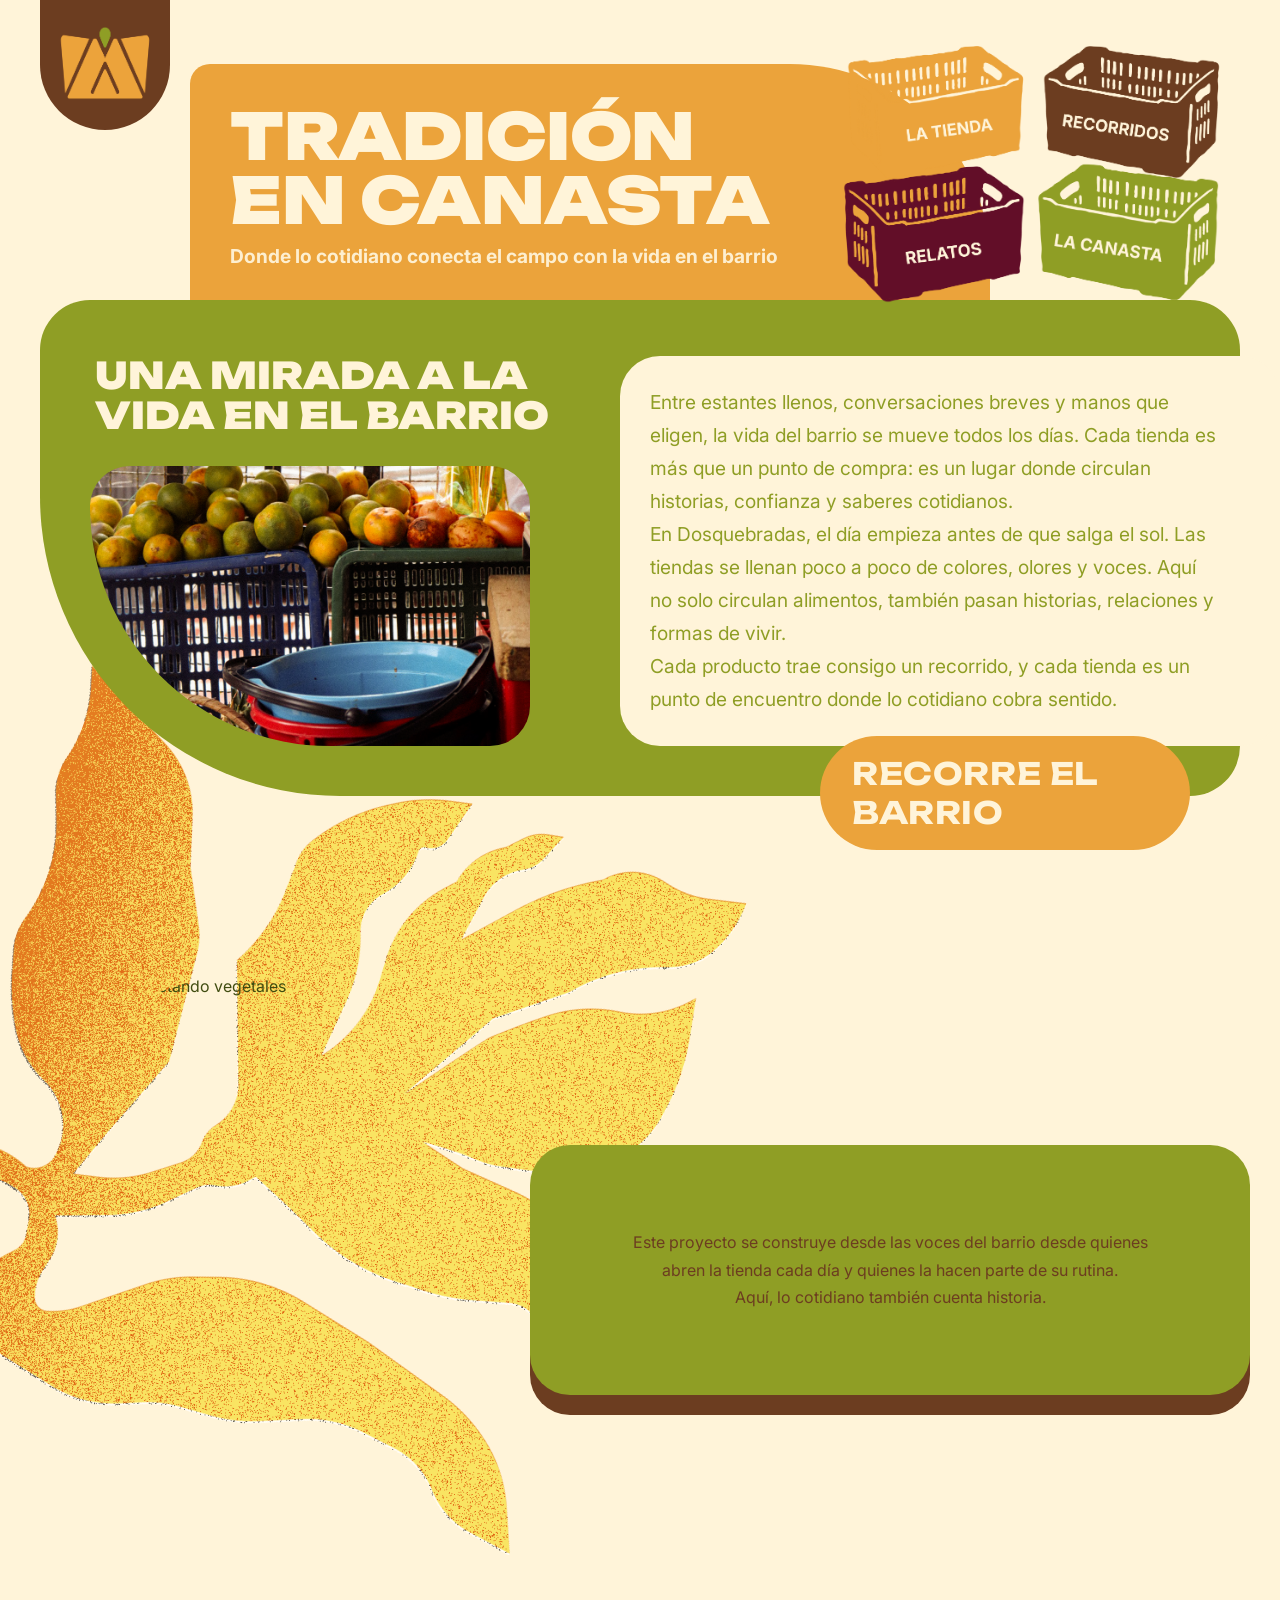
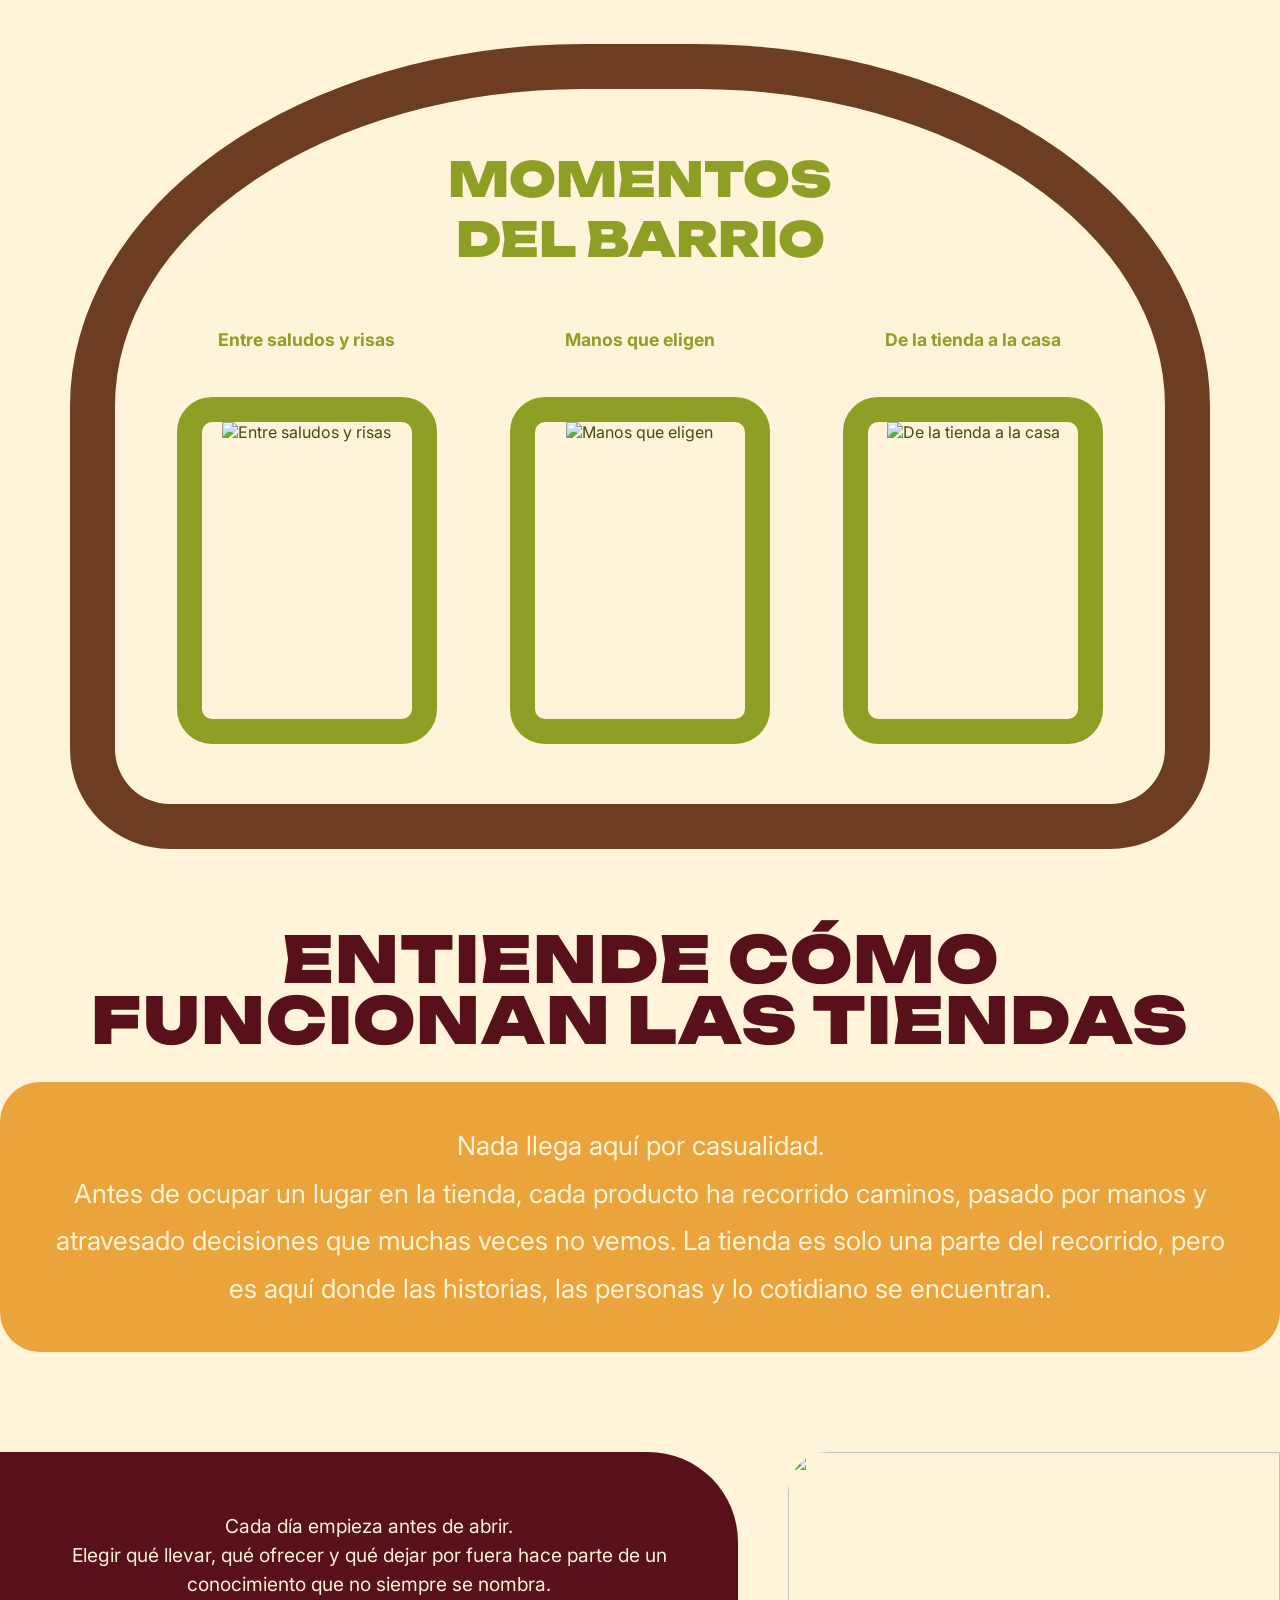
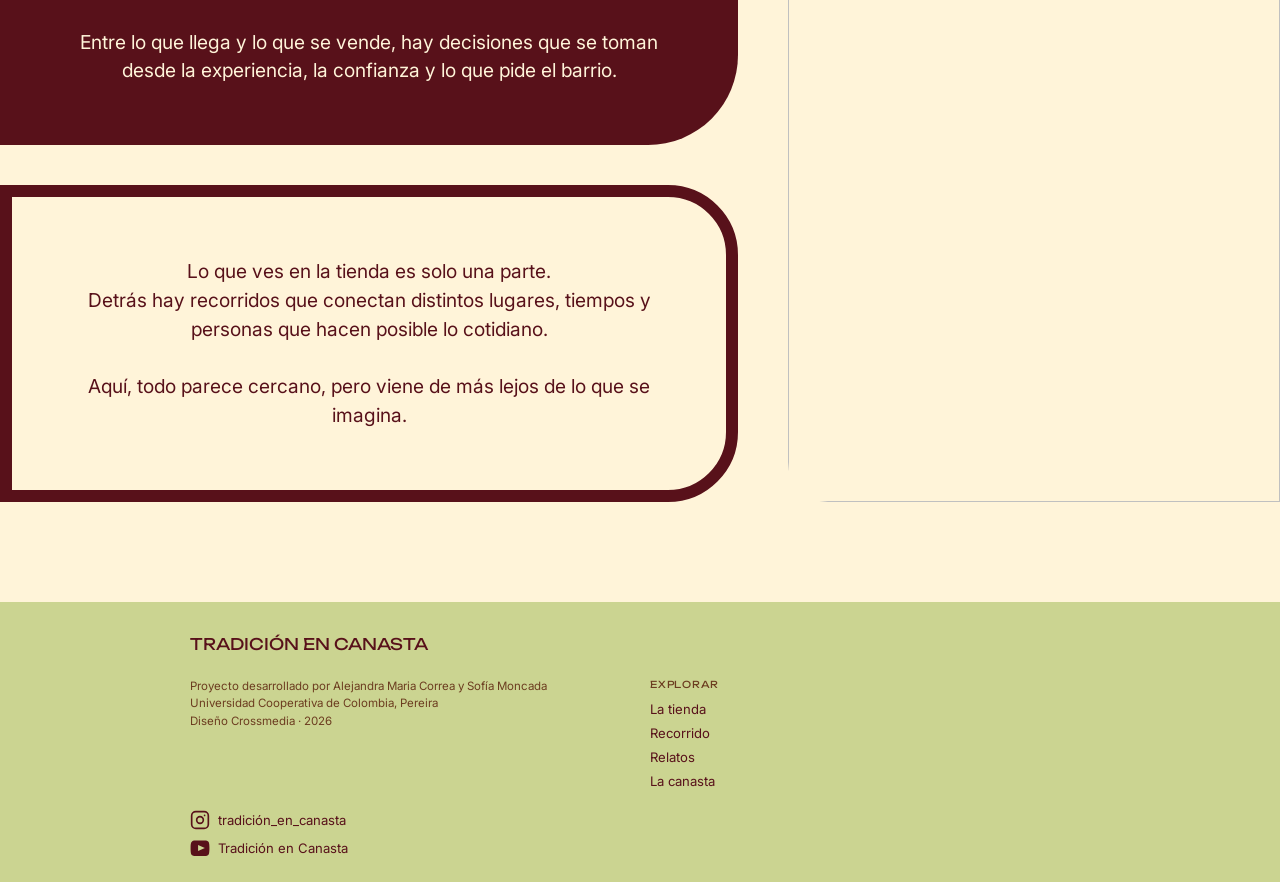
==== commit 04a26695: "Fix: Correacción y revisión de estilos y clases" ====
--- a/index.html
+++ b/index.html
@@ -12,48 +12,42 @@
     <header class="hero">
         <div class="logo" id="logo">
             <a href="index.html" class="inicio">
-            <img class="logo__img" src="IMG/logo_tc.png" alt="Logo tradición"/>
+            <img class="logo-img" src="IMG/logo_tc.png" alt="logo tradición"/>
             </a>
         </div>
 
-        <div class="hero__blob">
-
-        <div class="hero__content">
-            <h1 class="hero__titulo">
+
+        <div class="hero-contenido">
+            <h1 class="hero-titulo">
             Tradición<br>
             en Canasta
             </h1>
-            <p class="hero__subtitulo">
+            <p class="hero-subtitulo">
             Donde lo cotidiano conecta el campo con la vida en el barrio
             </p>
         </div>
-        </div>
-
-
-        <nav class="hero__canastas" aria-label="Secciones">
-
-        <a href="#tienda" class="canasta" id="canasta__tienda">
-            <img class="canasta__img" src="IMG/canasta-amarilla.png" alt="La tienda"/>
-        </a>
-
-        <a href="recorridos.html" class="canasta" id="canasta__recorridos">
-            <img class="canasta__img" src="IMG/canasta-marron.png" alt="Recorridos"/>
-        </a>
-
-        <a href="relatos.html" class="canasta" id="canasta__relatos">
-            <img class="canasta__img" src="IMG/canasta-vino.png" alt="Relatos"/>
-        </a>
-
-        <a href="canasta.html" class="canasta" id="canasta__canasta">
-            <img class="canasta__img" src="IMG/canasta-verde.png"
+
+        <nav class="hero-canastas" aria-label="Secciones">
+
+        <a href="#tienda" class="canasta" id="canasta-tienda">
+            <img class="canasta-img" src="IMG/canasta-amarilla.png" alt="La tienda"/>
+        </a>
+
+        <a href="recorridos.html" class="canasta" id="canasta-recorridos">
+            <img class="canasta-img" src="IMG/canasta-marron.png" alt="Recorridos"/>
+        </a>
+
+        <a href="relatos.html" class="canasta" id="canasta-relatos">
+            <img class="canasta-img" src="IMG/canasta-vino.png" alt="Relatos"/>
+        </a>
+
+        <a href="canasta.html" class="canasta" id="canasta-canasta">
+            <img class="canasta-img" src="IMG/canasta-verde.png"
             alt="La canasta">
         </a>
 
         </nav>
 
-        <button class="menu-toggle" aria-label="Abrir menú">
-            <img src="IMG/canasta_menu.png" alt="Menú">
-        </button>
   </header>
 
 
@@ -61,15 +55,15 @@
        UNA MIRADA A LA VIDA EN EL BARRIO
   ═══════════════════════════════════════════ -->
   <section class="mirada" id="tienda">
-    <h2 class="mirada__titulo">Una mirada a la<br>vida en el barrio</h2>
-
-    <div class="mirada__contenido">
-      <div class="mirada__foto">
+    <h2 class="mirada-titulo">Una mirada a la<br>vida en el barrio</h2>
+
+    <div class="mirada-contenido">
+      <div class="mirada-foto">
         <img src="IMG/esquina_al_det_horiz_3.jpg" alt="Tienda del barrio"/>
       </div>
 
-      <div class="mirada__derecha">
-        <div class="mirada__caja">
+      <div class="mirada-derecha">
+        <div class="mirada-caja">
           <p>Entre estantes llenos, conversaciones breves y manos que eligen, la vida del barrio se mueve todos los días. Cada tienda es más que un punto de compra: es un lugar donde circulan historias, confianza y saberes cotidianos.</p>
           <p>En Dosquebradas, el día empieza antes de que salga el sol. Las tiendas se llenan poco a poco de colores, olores y voces. Aquí no solo circulan alimentos, también pasan historias, relaciones y formas de vivir.</p>
           <p>Cada producto trae consigo un recorrido, y cada tienda es un punto de encuentro donde lo cotidiano cobra sentido.</p>
@@ -81,13 +75,18 @@
 
   <section class="narrativa" id="proyecto">
 
-    <img class="hoja hoja--izq-arriba" src=>
-
-    <div class="narrativa__flex">
-      <div class="narrativa__circulo">
-        <img src="IMG/foto_cliente.JPG" alt="Persona recolectando vegetales"/>
-      </div>
-      <div class="narrativa__caja">
+   <!-- hojas decorativas -->
+  <img class="hoja hoja-izq-arriba"
+       src="IMG/planta_gr_amarilla.png"
+       alt="planta amarilla">
+
+ 
+
+    <div class="narrativa-flex">
+      <div class="narrativa-circulo">
+        <img src="IMG/general_nat_6.jpg" alt="Persona recolectando vegetales"/>
+      </div>
+      <div class="narrativa-caja">
         <p>Este proyecto se construye desde las voces del barrio
         desde quienes abren la tienda cada día
         y quienes la hacen parte de su rutina.<br>
@@ -100,28 +99,29 @@
        MOMENTOS DEL BARRIO
   ═══════════════════════════════════════════ -->
   <section class="momentos" id="encuentros">
-    <div class="momentos__marco">
-      <h2 class="momentos__titulo">Momentos<br>del barrio</h2>
-
-      <div class="momentos__flex">
+    
+    <div class="momentos-marco">
+      <h2 class="momentos-titulo">Momentos<br>del barrio</h2>
+
+      <div class="momentos-flex">
 
         <div class="momento">
-          <span class="momento__label">Entre saludos y risas</span>
-          <div class="momento__foto">
+          <span class="momento-label">Entre saludos y risas</span>
+          <div class="momento-foto">
             <img src="IMG/foto_plaza.JPG" alt="Entre saludos y risas"/>
           </div>
         </div>
 
         <div class="momento">
-          <span class="momento__label">Manos que eligen</span>
-          <div class="momento__foto">
+          <span class="momento-label">Manos que eligen</span>
+          <div class="momento-foto">
             <img src="IMG/foto_cliente.JPG" alt="Manos que eligen"/>
           </div>
         </div>
 
         <div class="momento">
-          <span class="momento__label">De la tienda a la casa</span>
-          <div class="momento__foto">
+          <span class="momento-label">De la tienda a la casa</span>
+          <div class="momento-foto">
             <img src="IMG/foto_fruta2.JPG" alt="De la tienda a la casa"/>
           </div>
         </div>
@@ -136,20 +136,20 @@
 
   <section class="tiendas" id="tienda">
 
-    <h2 class="tiendas__titulo">Entiende cómo<br>funcionan las tiendas</h2>
-
-    <div class="tiendas__intro">
+    <h2 class="tiendas-titulo">Entiende cómo<br>funcionan las tiendas</h2>
+
+    <div class="tiendas-intro">
         <p>Nada llega aquí por casualidad.<br>
         Antes de ocupar un lugar en la tienda, cada producto ha recorrido caminos, pasado por manos y atravesado decisiones que muchas veces no vemos.
         La tienda es solo una parte del recorrido, pero es aquí donde las historias, las personas y lo cotidiano se encuentran.</p>
     </div>
 
-    <div class="tiendas__contenedor">
-
-  <div class="tiendas__info">
-
-    <div class="tiendas__bloque__vino">
-      <div class="tiendas__texto">
+    <div class="tiendas-contenedor">
+
+  <div class="tiendas-info">
+
+    <div class="tiendas-bloque-vino">
+      <div class="tiendas-texto">
         <p>
           Cada día empieza antes de abrir.<br>
           Elegir qué llevar, qué ofrecer y qué dejar por fuera
@@ -162,8 +162,8 @@
       </div>
     </div>
 
-    <div class="tiendas__bloque__beige">
-      <div class="tiendas__texto">
+    <div class="tiendas-bloque-beige">
+      <div class="tiendas-texto">
         <p>
           Lo que ves en la tienda es solo una parte.<br>
           Detrás hay recorridos que conectan distintos lugares,
@@ -177,7 +177,7 @@
 
   </div>
 
-  <div class="tiendas__foto">
+  <div class="tiendas-foto">
     <img src="IMG/tienda_al_4.jpg" alt="">
   </div>
 
@@ -186,33 +186,36 @@
 
 <!-- FOOTER -->
 <footer class="footer">
-  <div class="footer__inner">
-    <div class="footer__brand">Tradición en Canasta</div>
-    <div class="footer__grid">
+  <div class="footer-inner">
+    <div class="footer-brand">Tradición en Canasta</div>
+    <div class="footer-grid">
       <div>
-        <p class="footer__credits">Proyecto desarrollado por Alejandra Maria Correa y Sofía Moncada<br>Universidad Cooperativa de Colombia, Pereira<br>Diseño Crossmedia · 2026</p>
+        <p class="footer-credits">Proyecto desarrollado por Alejandra Maria Correa y Sofía Moncada<br>Universidad Cooperativa de Colombia, Pereira<br>Diseño Crossmedia · 2026</p>
       </div>
       <div>
-        <p class="footer__col-title">Explorar</p>
-        <ul class="footer__col-links">
+        <p class="footer-col-title">Explorar</p>
+        <ul class="footer-col-links">
           <li><a href="index.html">La tienda</a></li>
           <li><a href="recorrido.html">Recorrido</a></li>
           <li><a href="relatos.html">Relatos</a></li>
           <li><a href="canasta.html">La canasta</a></li>
         </ul>
       </div>
-      <div class="footer__social">
-        <a href="https://instagram.com/tradicion_en_canasta" class="footer__social-link" target="_blank">
-          <svg class="footer__social-icon" viewBox="0 0 24 24" fill="none" stroke="currentColor" stroke-width="2"><rect x="2" y="2" width="20" height="20" rx="5"/><circle cx="12" cy="12" r="4"/><circle cx="17.5" cy="6.5" r="1" fill="currentColor" stroke="none"/></svg>
+      <div class="footer-social">
+        <a href="https://instagram.com/tradicion_en_canasta" class="footer-social-link" target="_blank">
+          <svg class="footer-social-icon" viewBox="0 0 24 24" fill="none" stroke="currentColor" stroke-width="2"><rect x="2" y="2" width="20" height="20" rx="5"/><circle cx="12" cy="12" r="4"/><circle cx="17.5" cy="6.5" r="1" fill="currentColor" stroke="none"/></svg>
           tradición_en_canasta
         </a>
-        <a href="https://youtube.com" class="footer__social-link" target="_blank">
-          <svg class="footer__social-icon" viewBox="0 0 24 24" fill="currentColor"><path d="M23 7s-.3-2-1.2-2.7c-1.1-1.2-2.4-1.2-3-1.3C16.2 3 12 3 12 3s-4.2 0-6.8.1c-.6.1-1.9.1-3 1.3C1.3 5 1 7 1 7S.7 9.1.7 11.3v2c0 2.1.3 4.3.3 4.3s.3 2 1.2 2.7c1.1 1.2 2.6 1.1 3.3 1.2C7.3 21.7 12 21.7 12 21.7s4.2 0 6.8-.2c.6-.1 1.9-.1 3-1.2.9-.7 1.2-2.7 1.2-2.7s.3-2.1.3-4.3v-2C23.3 9.1 23 7 23 7zM9.7 15.5V8.4l8.1 3.6-8.1 3.5z"/></svg>
+        <a href="https://youtube.com" class="footer-social-link" target="_blank">
+          <svg class="footer-social-icon" viewBox="0 0 24 24" fill="currentColor"><path d="M23 7s-.3-2-1.2-2.7c-1.1-1.2-2.4-1.2-3-1.3C16.2 3 12 3 12 3s-4.2 0-6.8.1c-.6.1-1.9.1-3 1.3C1.3 5 1 7 1 7S.7 9.1.7 11.3v2c0 2.1.3 4.3.3 4.3s.3 2 1.2 2.7c1.1 1.2 2.6 1.1 3.3 1.2C7.3 21.7 12 21.7 12 21.7s4.2 0 6.8-.2c.6-.1 1.9-.1 3-1.2.9-.7 1.2-2.7 1.2-2.7s.3-2.1.3-4.3v-2C23.3 9.1 23 7 23 7zM9.7 15.5V8.4l8.1 3.6-8.1 3.5z"/></svg>
           Tradición en Canasta
         </a>
       </div>
     </div>
   </div>
 </footer>
+
+<script src="js/global.js"></script>
+
 </body>
 </html>
--- a/styles.css
+++ b/styles.css
@@ -1,9 +1,6 @@
-/* ══════════════════════════════════════════════════════
-   RESET + ROOT
-══════════════════════════════════════════════════════ */
 @import url('https://fonts.googleapis.com/css2?family=Unbounded:wght@200..900&family=Inter:ital,wght@0,400;0,500;0,600;1,400&display=swap');
 
-*, *::before, *::after {
+* {
   box-sizing: border-box;
   margin: 0;
   padding: 0;
@@ -30,6 +27,7 @@
 
   --fuente-titulos: "Unbounded", sans-serif;
   --fuente-textos:  "Inter", sans-serif;
+
 }
 
 html { scroll-behavior: smooth; }
@@ -40,14 +38,10 @@
   color: var(--color-texto-principal);
   overflow-x: hidden;
 }
-
-img { display: block; max-width: 100%; }
-a   { text-decoration: none; }
-
-
-/* ══════════════════════════════════════════════════════
-   HERO
-══════════════════════════════════════════════════════ */
+ a{
+    text-decoration: none;
+ }
+/* -- HERO -- */
 .hero {
   display: grid;
   grid-template-columns: 1fr 350px;
@@ -62,8 +56,9 @@
   position: absolute;
   top: 0;
   left: 40px;
-  width: 110px;
-  height: 110px;
+  width: 130px;
+  height: 130px;
+  padding: 5px;
   background: var(--color-caja-marron);
   border-radius: 0 0 50% 50%;
   display: flex;
@@ -71,33 +66,33 @@
   justify-content: center;
   cursor: pointer;
   z-index: 3;
-}
-.logo__img { 
+
+  
+}
+.logo-img { 
     width: 100%; 
     height: 100%; 
 }
 .logo img:hover { transform: scale(1.06) translateY(-4px); }
 
-.hero__blob {
-  width: 85%;
+.hero-contenido {
+  width: 100%;
+  max-width: 800px;
+  margin-left: 130px;
+
   height: 85%;
+  
   justify-self: start;
-  margin-left: 100px;
-  z-index: 0;
 
   border-radius: 20px 200px 20px 20px;
   background-color: var(--color-caja-amarillo);
-  
-}
-
-.hero__content {
+
   position: relative;
   z-index: 2;
   padding: 40px 0 50px 40px;
-  max-width: 95%;
-}
-
-.hero__titulo {
+}
+
+.hero-titulo {
   font-family: var(--fuente-titulos);
   font-weight: 900;
   font-size: clamp(2.8rem, 5.6vw, 4rem);
@@ -108,7 +103,7 @@
   
 }
 
-.hero__subtitulo {
+.hero-subtitulo {
   margin-top: 10px;
   font-family: var(--fuente-textos);
   font-weight:700;
@@ -120,94 +115,85 @@
 }
 
 /* ── CANASTAS ── */
-.hero__canastas {
-  position: absolute;
-  top: 0;
-  left: 1000px;
+.hero-canastas {
+  position: absolute;
+
+left:auto;
+  right:40px;
+
   z-index: 4;
+
+  width: 420px;
+  height: 420px;
+
   display: grid;
   grid-template-columns: 1fr 1fr;
-  grid-template-rows: auto auto;
-  width: 30%;
-}
+}
+
 .canasta {
   display: flex;
   flex-direction: column;
+  max-height: 200px;
   align-items: center;
   cursor: pointer;
   transition: transform 0.18s ease;
   position: relative;
 }
+
 .canasta:hover { transform: scale(1.06) translateY(-4px); }
 
-/* La tienda */
-#canasta__tienda {
+#canasta-tienda {
   grid-column: 1;
   grid-row: 1;
   margin-top: 20px;
   margin-right: -10px;
   z-index: 4;
 }
-/* Memorias/Recorridos */
-#canasta__recorridos {
+
+#canasta-recorridos {
   grid-column: 2;
   grid-row: 1;
   margin-top: 20px;
-  margin-left: -16px;
+  margin-left: -10px;
   z-index: 3;
 }
-/* Relatos */
-#canasta__relatos {
+
+#canasta-relatos {
   grid-column: 1;
   grid-row: 2;
-  margin-top: -130px;
+  margin-top: -170px;
   margin-right: -16px;
   z-index: 2;
 }
-/* Encuentros/Canasta */
-#canasta__canasta {
+
+#canasta-canasta {
   grid-column: 2;
   grid-row: 2;
-  margin-top: -130px;
+  margin-top: -170px;
   margin-left: -16px;
   z-index: 1;
 }
 
-.canasta__img {
+.canasta-img {
   width: 100%;
   height: auto;
-  object-fit: contain;
-}
-
-.menu-toggle {
-  display: none;
-  position: absolute;
-  top: 20px;
-  right: 20px;
-  background: none;
-  border: none;
-  cursor: pointer;
-  z-index: 10;
-}
-
-.menu-toggle img {
-  width: 40px;
-  height: auto;
-}
-/* ══════════════════════════════════════════════════════
-   UNA MIRADA A LA VIDA EN EL BARRIO
-══════════════════════════════════════════════════════ */
+  object-fit:contain;
+}
+
+/* -- UNA MIRADA -- */
+
 .mirada {
   background-color: var(--color-caja-verde);
-  position: relative;
-  top: -140px;
   border-radius: 50px 50px 50px 300px;
   margin: 40px;
   padding: 25px 25px;
+
+  position: relative;
+  top: -140px;
   z-index: 3;
 }
 
-.mirada__titulo {
+.mirada-titulo {
   font-family: var(--fuente-titulos);
   font-weight: 900;
   font-size: clamp(1.6rem, 3.6vw, 2.3rem);
@@ -217,52 +203,48 @@
   padding: 30px;
 }
 
-.mirada__contenido {
+.mirada-contenido {
   display: grid;
   grid-template-columns: 40% 1fr;
   align-items: start;
   padding: 0 25px 25px 25px;
   gap: 90px;
-  
-}
-
-.mirada__foto {
+}
+
+.mirada-foto {
   width: 100%;
   height: 100%;
   aspect-ratio: 18 / 9;
   border-radius: 50px 50px 50px 300px;
   overflow: hidden;
-  
-}
-
-.mirada__foto img {
+}
+
+.mirada-foto img {
   width: 100%;
   height: 100%;
   object-fit: cover;
 }
 
-/* columna derecha */
-.mirada__derecha {
+.mirada-derecha {
   display: flex;
   flex-direction: column;
   height: 100%;
   justify-content: space-between;
   position: relative;
-  
-}
-
-.mirada__caja {
+}
+
+.mirada-caja {
   background-color: var(--color-fondo-principal);
   border-radius: 40px;
   padding: 30px;
+  
   display: flex;
   flex-direction: column;
   margin-right: -90px;
   margin-top: -110px;
-
-}
-
-.mirada__caja p {
+}
+
+.mirada-caja p {
   font-family: var(--fuente-textos);
   font-size: clamp(1.2rem, 2vw, 0.89rem);
   line-height: 1.72;
@@ -296,90 +278,120 @@
 }
 
 
-/* ══════════════════════════════════════════════════════
-   NARRATIVA — hojas decorativas + círculo + caja
-══════════════════════════════════════════════════════ */
-.narrativa {
+/* NARRATIVA */
+
+.narrativa{
+  position: relative;
   margin: 30px;
 }
-
-.narrativa__flex {
+ /*
+.narrativa::before {
+  content: "";
+  position: absolute;
+  inset: 0;
+  background-image: url("IMG/planta_gr_amarilla.png");
+  background-size: auto;
+
+}
+  */
+.narrativa-flex{
   display: grid;
-  grid-template-columns: 70% 1fr;
-  padding: 10px;
-  gap: 20px;
+  grid-template-columns: 420px 1fr;
+
+  align-items: center;
+  gap: 80px;
+
+  position: relative;
+  z-index: 2;
+}
+
+.narrativa-circulo{
+  width: 100%;
+  aspect-ratio: 5/7;
+
+  border-radius: 220px;
+  overflow: hidden;
+}
+
+.narrativa-circulo img{
+  width: 100%;
+  height: 100%;
+  object-fit: cover;
+}
+
+.narrativa-caja{
+  position: relative;
+  background: var(--color-caja-verde);
+  border-radius: 40px;
+  padding: 80px;
+  min-height: 250px;
+
+  display: flex;
   align-items: center;
   justify-content: center;
- 
-}
-
-.narrativa__circulo {
-  width: 70%;
-  aspect-ratio: 5 / 7;
-  border-radius: 150px;
-  overflow: hidden;
-  flex-shrink: 0;
-  grid-column: 2;
-
-}
-
-.narrativa__circulo img {
+}
+
+
+.narrativa-caja::after{
+  content: "";
+  position: absolute;
+
+  left: 0;
+  bottom: -20px;
+
   width: 100%;
   height: 100%;
-  object-fit: cover;
-}
-
-.narrativa__caja {
-  background-color: var(--color-caja-verde);
+
+  background: var(--color-caja-marron);
   border-radius: 40px;
-  padding: 50px 60px 50px 40px;
-  display: flex;
-  flex-direction: column;
-  margin-right: 90px;
-  margin-top: -450px;
-  min-height: 250px;
-
-
-}
-
-/*.narrativa__caja::after{
-  content: "";
-  position: absolute;
-  top: 15px;    
-  left: 15px;    
-  width: 100%;
-  height: 100%;
-  background-color: var(--color-caja-marron); 
-  border-radius: 30px;
+  z-index: -1;
+}
+
+.narrativa-caja p{
+  text-align: center;
+  line-height: 1.7;
+  color: var(--color-texto-light);
+}
+
+/* HOJAS */
+
+.hoja{
+  position: absolute;
   z-index: 0;
 }
-*/
-
-.narrativa__caja p {
-  font-family: var(--fuente-textos);
-  font-size: clamp(1.22rem, 2.1vw, 1.48em);
-  line-height: 1.85;
-  color: var(--color-titulo-principal);
-  text-align: center;
-}
-
-
-/* ══════════════════════════════════════════════════════
-   MOMENTOS DEL BARRIO
-══════════════════════════════════════════════════════ */
+
+
+.hoja.hoja-izq-arriba{
+  left: -200px;
+  top: -300px;
+  width: 950px;
+
+  transform: rotate(20deg) ;
+
+}
+
+.hoja.hoja-der-abajo{
+  left: 850px;
+  top: 300px;
+  width: 720px;
+
+  transform: rotate(180deg);
+}
+
+/* MOMENTOS DEL BARRIO */
 .momentos {
   padding: 40px;
   margin: 40px 30px;
 }
 
-.momentos__marco {
+.momentos-marco {
   border: 45px solid var(--color-caja-marron);
   border-radius: 45% 45% 100px 100px;
   padding: 60px 50px;
   background-color: var(--color-fondo-principal);
 }
 
-.momentos__titulo {
+.momentos-titulo {
   text-align: center;
   font-family: var(--fuente-titulos);
   font-weight: 900;
@@ -389,7 +401,7 @@
   text-transform: uppercase;
 }
 
-.momentos__flex {
+.momentos-flex {
   display: grid;
   grid-template-columns: repeat(3, 1fr);
   gap: 50px;
@@ -403,7 +415,7 @@
   text-align: center;
 }
 
-.momento__label {
+.momento-label {
   display: block;
   font-family: var(--fuente-textos);
   font-size: 1.1rem;
@@ -413,7 +425,7 @@
   min-height: 50px;
 }
 
-.momento__foto {
+.momento-foto {
   width: 100%;
   max-width: 260px;
 
@@ -423,19 +435,18 @@
 
   aspect-ratio: 3 / 4;
 }
-.momento__foto img {
+.momento-foto img {
   width: 100%;
   height: 100%;
   object-fit: cover;
 }
 
-/* ══════════════════════════════════════════════════════
-    ENTIENDE CÓMO FUNCIONAN LAS TIENDAS
-══════════════════════════════════════════════════════ */
+/* -- LAS TIENDAS -- */
+
 .tiendas {
 }
 
-.tiendas__titulo {
+.tiendas-titulo {
   font-family: var(--fuente-titulos);
   font-weight: 900;
   font-size: clamp(1.8rem, 5.5vw, 4rem);
@@ -447,14 +458,14 @@
   margin-bottom: 32px;
 }
 
-.tiendas__intro {
-  width: 1300px;
+.tiendas-intro {
+  width: min(1300px, 100%);
   margin: 0 auto 60px;
   background-color: var(--color-caja-amarillo);
   border-radius: 40px;
   padding: 40px;
 }
-.tiendas__intro p {
+.tiendas-intro p {
   font-family: var(--fuente-textos);
   font-size: clamp(1.5rem, 2.1vw, 1.65rem);
   line-height: 1.8;
@@ -462,12 +473,12 @@
   text-align: center;
 }
 
-.tiendas__bloques {
+.tiendas-bloques {
   display: flex;
   flex-direction: column;
   gap: 16px;
 }
-.tiendas__contenedor{
+.tiendas-contenedor{
   display: grid;
   grid-template-columns: 1.2fr 0.8fr;
   gap: 50px;
@@ -476,15 +487,13 @@
   padding: 40px 0;
 }
 
-/* COLUMNA IZQUIERDA */
-.tiendas__info{
+.tiendas-info{
   display: flex;
   flex-direction: column;
   gap: 40px;
 }
 
-/* BLOQUE VINO */
-.tiendas__bloque__vino{
+.tiendas-bloque-vino{
   background-color: var(--color-caja-vino);
   border-radius: 0 90px 90px 0;
   padding: 60px 70px;
@@ -494,21 +503,18 @@
   justify-content: center;
 }
 
-/* TEXTO */
-.tiendas__texto p{
+.tiendas-texto p{
   font-family: var(--fuente-textos);
   font-size: clamp(1rem, 1.5vw, 1.4rem);
   line-height: 1.5;
   text-align: center;
 }
 
-/* texto blanco arriba */
-.tiendas__bloque__vino p{
-  color: var(--color-titulo-principal);
-}
-
-/* BLOQUE BEIGE */
-.tiendas__bloque__beige{
+.tiendas-bloque-vino p{
+  color: var(--color-titulo-principal);
+}
+
+.tiendas-bloque-beige{
   background-color: var(--color-fondo-principal);
 
   border: 12px solid var(--color-caja-vino);
@@ -522,13 +528,11 @@
   justify-content: center;
 }
 
-/* texto vino abajo */
-.tiendas__bloque__beige p{
+.tiendas-bloque-beige p{
   color: var(--color-caja-vino);
 }
 
-/* FOTO */
-.tiendas__foto{
+.tiendas-foto{
   width: 100%;
   height: 100%;
 
@@ -537,12 +541,14 @@
   border-radius: 40px 0 0 40px;
 }
 
-.tiendas__foto img{
+.tiendas-foto img{
   width: 100%;
   height: 100%;
   object-fit: cover;
   display: block;
 }
+
+
 /* ══════════════════════════════════════════════════════
    
 INTERNAS
@@ -553,29 +559,28 @@
    RECORRIDO
 ══════════════════════════════════════════════════════ */
 
-/* ===== PAGE HEADER ===== */
 .recorrido-header {
   width: 50%;
   height: 330px;
   justify-self: start;
-  margin-left: 200px;
+  margin: 25px 0 0 200px;
   z-index: 2;
 
   border-radius: 40px;
   background-color: var(--color-caja-marron);
 }
 
-.recorrido-header__inner {
+.recorrido-header-inner {
   max-width: 900px;
   margin: 0 auto;
   display: flex;
   flex-direction: column;
   gap: 24px;
   padding: 40px;
-  
-}
-
-.recorrido-header__title {
+
+}
+
+.recorrido-header-titulo {
   font-family: var(--fuente-titulos);
   font-size: clamp(1.8rem, 7vw, 3.5rem);
   font-weight: 900;
@@ -583,24 +588,16 @@
   line-height: 1.05;
 }
 
-.recorrido-header__subtitle {
+.recorrido-header-subtitulo {
   font-family: var(--fuente-textos);
   font-size: 1.55rem;
   color: var(--color-titulo-principal);
   font-weight: 800;
   margin-top: 8px;
-}
-
-
-@media (min-width: 768px) {
-  .page-header__inner {
-    flex-direction: row;
-    align-items: center;
-    justify-content: space-between;
-  }
-}
-/* ===== RECORRIDO INTRO ===== */
-.recorrido-intro__caja {
+
+}
+
+.recorrido-intro-caja {
   background-color: var(--color-caja-amarillo);
   border-radius: 40px;
   padding: 40px;
@@ -608,27 +605,24 @@
   flex-direction: column;
   gap: 14px;
   max-width: 700px;
-  margin: 0 auto;
   text-align: center;
 
   margin-top: -120px;
   margin-left: 300px;
-
-}
- 
-.recorrido-intro__caja p {
+}
+ 
+.recorrido-intro-caja p {
   font-size: 1.2rem;
   color: var(--color-texto-light);
   line-height: 1.75;
 }
- /* ===== MAPA HEADER ===== */
 
 .mapa-section {
   position: relative;
   overflow: hidden;
 }
 
-.mapa-section__header {
+.mapa-section-header {
   display: grid;
   grid-template-columns: 280px 1fr;
   align-items: center;
@@ -636,7 +630,7 @@
   z-index: 2;
 }
 
-.mapa-section__label {
+.mapa-section-label {
   font-family: var(--fuente-titulos);
   font-size: clamp(2rem, 6vw, 4rem);
   font-weight: 900;
@@ -666,8 +660,7 @@
   max-width: 900px;
 }
 
-
-.mapa-section__frame-wrap {
+.mapa-section-rame-wrap {
   position: relative;
 }
  
@@ -678,24 +671,24 @@
   opacity: 0.3;
 }
  
-.mapa-deco--tl {
+.mapa-deco-tl {
   top: -30px;
   left: -30px;
   width: 120px;
   transform: rotate(-20deg);
 }
  
-.mapa-deco--br {
+.mapa-deco-br {
   bottom: 40px;
   right: -20px;
   width: 100px;
   transform: rotate(10deg);
 }
  
-.mapa-section__frame {
+.mapa-section-frame {
   width: 100%;
   height: 340px;
-  background: #d4c9a8;
+  background: var(--color-fondo-principal);
   border-radius: 24px;
   overflow: hidden;
   position: relative;
@@ -708,7 +701,7 @@
   }
 }
  
-.mapa-section__cta {
+.mapa-section-cta {
   display: block;
   width: fit-content;
   margin: 28px auto 0;
@@ -749,7 +742,7 @@
   padding-top: 0;
 }
  
-.tiendas-grid__inner {
+.tiendas-grid-inner {
   display: grid;
   grid-template-columns: 1fr;
   gap: 24px;
@@ -757,7 +750,7 @@
 }
  
 @media (min-width: 600px) {
-  .tiendas-grid__inner {
+  .tiendas-grid-inner {
     grid-template-columns: repeat(3, 1fr);
   }
 }
@@ -776,58 +769,878 @@
   box-shadow: 0 12px 32px rgba(64,76,16,0.15);
 }
  
-.tienda-card__img {
+.tienda-card-img {
   aspect-ratio: 4/3;
   background: var(--color-fondo-principal);
   overflow: hidden;
 }
  
-.tienda-card__img img {
+.tienda-card-img img {
   width: 100%;
   height: 100%;
   object-fit: cover;
   transition: transform 0.4s ease;
 }
  
-.tienda-card:hover .tienda-card__img img {
+.tienda-card:hover .tienda-card-img img {
   transform: scale(1.05);
 }
  
-.tienda-card__body {
+.tienda-card-body {
   padding: 18px;
 }
  
-.tienda-card__nombre {
+.tienda-card-nombre {
   font-family: var(--fuente-titulos);
   font-size: 0.85rem;
   color: var(--color-caja-vino);
   margin-bottom: 4px;
 }
  
-.tienda-card__dir {
+.tienda-card-dir {
   font-size: 0.75rem;
   color: var(--color-texto-secundario);
   margin-bottom: 10px;
 }
  
-.tienda-card__texto {
+.tienda-card-texto {
   font-size: 0.85rem;
   color: var(--color-texto-principal);
   line-height: 1.6;
 }
  
-.btn.btn--secondary{
+.btn.btn-secondary{
     color: var(--color-texto-light);
 }
  
-/* ===== FOOTER ===== */
+/* ══════════════════════════════════════════════════════
+  RELATOS
+══════════════════════════════════════════════════════ */
+.relatos-header {
+   width: 50%;
+  height: 330px;
+  justify-self: start;
+  margin: 25px 0 0 200px;
+  z-index: 2;
+
+  border-radius: 40px;
+  background-color: var(--color-caja-verde);
+}
+
+.relatos-header-inner {
+  max-width: 900px;
+  margin: 0;
+  display: flex;
+  flex-direction: column;
+  padding: 40px;
+}
+
+.relatos-header-title {
+  font-family: var(--fuente-titulos);
+  font-size: clamp(2rem, 8vw, 4rem);
+  font-weight: 900;
+  color: var(--color-titulo-principal);
+  line-height: 1;
+}
+
+.relatos-header-subtitle {
+  font-family: var(--fuente-textos);
+  font-size: 1.55rem;
+  color: var(--color-titulo-principal);
+  font-weight: 800;
+  margin-top: 8px;
+}
+
+
+.relatos-intro-caja {
+  background-color: var(--color-caja-vino);
+  border-radius: 0 40px 40px 0;
+  padding: 50px;
+  
+  display: flex;
+  flex-direction: column;
+  gap: 14px;
+  max-width: 980px;
+  text-align: center;
+  position: relative;
+
+  margin-top: -120px;
+  margin-left: 0;
+
+}
+
+.relatos-documental{
+  font-family: var(--fuente-titulos);
+  font-size: 1.55rem;
+  text-transform: uppercase;
+  color: var(--color-titulo-secundario);
+  background-color: var(--color-fondo-principal);
+  border-radius: 40px;
+  padding: 15px;
+  font-weight: 800;
+  position: absolute;
+  top: 200px;
+  left: 650px;
+  z-index: 5;
+  
+
+
+}
+ 
+.relatos-intro-caja p {
+  font-size: 1.2rem;
+  color: var(--color-titulo-principal);
+  line-height: 1.75;
+}
+
+@media (min-width: 768px) {
+  .relatos-header__inner {
+    flex-direction: row;
+    align-items: flex-start;
+    justify-content: space-between;
+  }
+}
+
+/* ===== RELATOS MAIN ===== */
+.relatos-main {
+  max-width: 900px;
+  margin: 40px;
+  padding: 40px;
+  display: flex;
+  flex-direction: column;
+
+}
+
+/* =========================================
+   RELATO CARD
+========================================= */
+
+.relato-card{
+  display: grid;
+  grid-template-columns: 420px 1fr;
+  align-items: center;
+  gap: 30px;
+  position: relative;
+  margin-top: 120px;
+}
+
+ .relato-card--right {
+    grid-template-columns: ;
+  }
+.relato-card-img-wrap{
+  position: relative;
+  width: 500px;
+  height: 600px;
+  border-radius: 50px;
+  overflow: hidden;
+  background-color: var(--color-caja-vino);
+  padding-left: 25px;
+  padding-top: 25px;
+  z-index: 2;
+}
+
+.relato-card-img-wrap img{
+  width: 100%;
+  height: 100%;
+
+  object-fit: cover;
+  border-radius: 40px;
+}
+
+.relato-card-content{
+  background-color: var(--color-fondo-principal);
+  border: 12px solid var(--color-caja-vino);
+  border-radius: 40px;
+  min-height: 350px;
+  min-width: 650px;
+  display: flex;
+  align-items: center;
+  justify-content: center;
+  padding: 40px;
+  position: absolute;
+  top: -80px;
+  left: 400px;
+  
+}
+
+.relato-card-cita{
+  font-family: var(--fuente-textos);
+  font-size: 1.3rem;
+  line-height: 1.5;
+  color: var(--color-caja-marron);
+  text-align: center;
+  font-style: normal;
+  max-width: 430px;
+}
+
+.relato-card-nombre{
+  position: absolute;
+  top: 400px;
+  left: 170px;
+  background-color: var(--color-caja-verde);
+  color: var(--color-titulo-principal);
+  font-family: var(--fuente-titulos);
+  font-size: 4rem;
+  font-weight: 900;
+  padding: 20px 36px;
+  border-radius: 50px;
+}
+
+/* ===== HOJA BARCO ===== */
+
+.relato-card-decorativo{
+  position: absolute;
+
+  left: 500px;
+  top: -40px;
+
+  margin: 40px 0 40px 0;
+
+  max-width: 20px;
+  max-height: 120px;
+
+  z-index: 0;
+}
+ /* ===== HOJA ALBEIRO ===== */
+
+.relato-card-left:last-child .relato-card-hoja{
+  position: absolute;
+
+  right: -420px;
+  bottom: -180px;
+
+  width: 320px;
+
+  z-index: 0;
+
+  transform: rotate(-15deg);
+}
+
+.relato-card-left:last-child .relato-card-hoja img{
+  width: 100%;
+  display: block;
+}
+
+.relato-card-left:first-child .relato-card-hoja img{
+  width: 100%;
+  display: block;
+}
+
+/* =========================================
+   CARD NATALIA
+========================================= */
+
+.relato-card-right{
+  position: relative;
+  width: 100%;
+  min-height: 850px;
+  margin-top: 20px;
+}
+
+/* ===== FOTO ===== */
+
+.relato-card-right .relato-card-img-wrap{
+  position: absolute;
+  left: 800px;
+  top: 0;
+
+  position: relative;
+  width: 500px;
+  height: 600px;
+  border-radius: 50px;
+  overflow: hidden;
+  background-color: var(--color-caja-vino);
+  padding: 0 25px 25px 0;
+  z-index: 2;
+
+  
+}
+
+
+.relato-card-right .relato-card-img-wrap img{
+  width: 100%;
+  height: 100%;
+  object-fit: cover;
+
+  border-radius: 40px;
+
+  display: block;
+}
+
+/* ===== CAJA BEIGE ===== */
+
+.relato-card-right .relato-card-content{
+  position: absolute;
+
+  left: 220px;
+  top: 430px;
+
+  background-color: var(--color-fondo-principal);
+  border: 12px solid var(--color-caja-vino);
+  border-radius: 40px;
+  min-height: 350px;
+  min-width: 650px;
+  display: flex;
+  align-items: center;
+  justify-content: center;
+  padding: 40px;
+  position: absolute;
+}
+
+/* ===== TEXTO ===== */
+
+.relato-card-right .relato-card-cita{
+  font-family: var(--fuente-textos);
+  font-size: 1.3rem;
+  line-height: 1.5;
+  color: var(--color-caja-marron);
+  text-align: center;
+  font-style: normal;
+  max-width: 430px;
+}
+
+/* ===== TITULO ===== */
+
+.relato-card-right .relato-card-nombre{
+  position: absolute;
+
+  top: -240px;
+  left: 100px;
+
+  background-color: var(--color-caja-verde);
+  color: var(--color-titulo-principal);
+  font-family: var(--fuente-titulos);
+  font-size: 4rem;
+  font-weight: 900;
+  padding: 20px 36px;
+  border-radius: 50px;
+  z-index: 10;
+}
+
+/* ===== HOJA NATALIA ===== */
+
+.relato-card-hoja-bg{
+  position: absolute;
+
+  left: -400px;
+  top: 260px;
+
+  width: 820px;
+
+  z-index: 4;
+}
+
+.relato-card-hoja-bg img{
+  width: 100%;
+  display: block;
+}
+
+/* =========================================
+   RESPONSIVE
+========================================= */
+
+@media (max-width: 1200px){
+
+  .relato-card-right{
+    min-height: auto;
+    display: flex;
+    flex-direction: column;
+    gap: 40px;
+  }
+
+  .relato-card-right .relato-card-img-wrap{
+    position: relative;
+    right: auto;
+    top: auto;
+
+    width: 100%;
+    max-width: 420px;
+    height: auto;
+
+    aspect-ratio: 3/4;
+
+    margin: 0 auto;
+  }
+
+  .relato-card--right .relato-card__content{
+    position: relative;
+
+    left: auto;
+    top: auto;
+
+    width: 100%;
+    height: auto;
+
+    padding: 120px 30px 60px;
+  }
+
+  .relato-card--right .relato-card__nombre{
+    top: 30px;
+    left: 50%;
+
+    transform: translateX(-50%);
+
+    padding: 20px 40px;
+
+    font-size: 2rem;
+
+    white-space: nowrap;
+  }
+
+  .relato-card__hoja-bg{
+    display: none;
+  }
+}
+
+/* ══════════════════════════════════════════════════════
+  LA CANASTA
+══════════════════════════════════════════════════════ */
+
+.canasta-header {
+  width: 50%;
+  height: 330px;
+  justify-self: start;
+  margin: 25px 0 0 200px;
+  max-width: 900px;
+  display: flex;
+  flex-direction: column;
+  gap: 24px;
+  padding: 40px;
+
+  z-index: 2;
+
+  border-radius: 40px;
+  background-color: var(--color-caja-vino);
+  
+}
+
+.canasta-header-titulo {
+  font-family: var(--fuente-titulos);
+  font-size: clamp(1.8rem, 7vw, 3.5rem);
+  font-weight: 900;
+  color: var(--color-titulo-principal);
+  line-height: 1.05;
+}
+
+.canasta-header-subtitulo {
+  font-family: var(--fuente-textos);
+  font-size: 1.55rem;
+  color: var(--color-titulo-principal);
+  font-weight: 800;
+  margin-top: 8px;
+}
+
+
+
+@media (min-width: 768px) {
+  .canasta-header__inner {
+    flex-direction: row;
+    justify-content: space-between;
+    align-items: center;
+  }
+}
+
+/* ===== INTRO ===== */
+.canasta-intro {
+  padding: 40px 60px;
+  background-color: var(--color-caja-amarillo);
+  border-radius: 150px 40px 150px 40px;
+  
+  display: flex;
+  flex-direction: column;
+  gap: 14px;
+  max-width: 800px;
+  text-align: center;
+
+  margin-top: -120px;
+  margin-left: 75px;
+}
+
+.canasta-intro-p {
+  font-size: 1.2rem;
+  color: var(--color-titulo-principal);
+  line-height: 1.75;
+}
+
+/* ===== TICKET / FORMULARIO ===== */
+.canasta-form-section {
+  padding-top: 8px;
+  padding-bottom: 60px;
+}
+
+.ticket {
+  max-width: 620px;
+  margin: 0 auto;
+  position: relative;
+  filter: drop-shadow(0 8px 32px rgba(108,61,32,0.18));
+}
+
+/* Bordes dentados (scallop) */
+.ticket-top-tear,
+.ticket-bottom-tear {
+  height: 18px;
+  background:
+    radial-gradient(circle at 50% 0%, var(--color-fondo-principal) 8px, transparent 8px) 0 0 / 20px 18px repeat-x,
+    var(--color-fondo-principal);
+  /* Se sobreescribe con el fondo del ticket */
+}
+
+.ticket-top-tear {
+  background:
+    radial-gradient(circle at 50% 100%, var(--color-fondo-principal) 9px, #f0e8cc 9px) 0 0 / 22px 18px repeat-x;
+  border-radius: 12px 12px 0 0;
+}
+
+.ticket-bottom-tear {
+  background:
+    radial-gradient(circle at 50% 0%, var(--color-fondo-principal) 9px, #f0e8cc 9px) 0 0 / 22px 18px repeat-x;
+  border-radius: 0 0 12px 12px;
+}
+
+.ticket-body {
+  background: #f7f0df;
+  background-image:
+    repeating-linear-gradient(
+      0deg,
+      transparent,
+      transparent 31px,
+      rgba(108,61,32,0.06) 31px,
+      rgba(108,61,32,0.06) 32px
+    );
+  padding: 28px 24px 32px;
+}
+
+.ticket-titulo {
+  font-family: var(--fuente-titulos);
+  font-size: 1rem;
+  font-weight: 700;
+  color: var(--color-caja-vino);
+  text-align: center;
+  margin-bottom: 28px;
+  letter-spacing: 0.04em;
+}
+
+/* ===== FIELDSETS ===== */
+.ticket-fieldset {
+  border: none;
+  padding: 0;
+  margin: 0 0 24px;
+}
+
+.ticket-legend {
+  font-family: var(--fuente-titulos);
+  font-size: 0.6rem;
+  color: var(--color-caja-amarillo);
+  text-transform: uppercase;
+  letter-spacing: 0.1em;
+  margin-bottom: 16px;
+  display: block;
+}
+
+.ticket-field {
+  margin-bottom: 18px;
+}
+
+.ticket-label {
+  display: block;
+  font-size: 0.82rem;
+  font-weight: 500;
+  color: var(--color-texto-principal);
+  margin-bottom: 6px;
+}
+
+/* INPUT */
+.ticket-input {
+  width: 100%;
+  background-color: var(--color-caja-marron);
+  border: none;
+  border-radius: 50px;
+  padding: 12px 20px;
+  color: var(--color-titulo-principal);
+  font-family: var(--fuente-textos);
+  font-size: 0.88rem;
+  outline: none;
+  transition: box-shadow 0.2s;
+}
+
+.ticket-input::placeholder {
+  color: rgba(255,244,217,0.5);
+}
+
+.ticket-input:focus {
+  box-shadow: 0 0 0 3px var(--color-caja-amarillo);
+}
+
+/* TEXTAREA */
+.ticket-textarea {
+  width: 100%;
+  background-color: var(--color-caja-marron);
+  border: none;
+  border-radius: 16px;
+  padding: 14px 18px;
+  color: var(--color-titulo-principal);
+  font-family: var(--fuente-textos);
+  font-size: 0.88rem;
+  resize: vertical;
+  outline: none;
+  line-height: 1.6;
+  transition: box-shadow 0.2s;
+}
+
+.ticket-textarea::placeholder {
+  color: rgba(255,244,217,0.5);
+}
+
+.ticket-textarea:focus {
+  box-shadow: 0 0 0 3px var(--color-caja-amarillo);
+}
+
+/* SELECT */
+.ticket-select-wrap {
+  position: relative;
+}
+
+.ticket-select {
+  width: 100%;
+  appearance: none;
+  background-color: var(--color-caja-marron);
+  border: none;
+  border-radius: 50px;
+  padding: 12px 40px 12px 20px;
+  color: var(--color-titulo-principal);
+  font-family: var(--fuente-textos);
+  font-size: 0.88rem;
+  outline: none;
+  cursor: pointer;
+  transition: box-shadow 0.2s;
+}
+
+.ticket-select:focus {
+  box-shadow: 0 0 0 3px var(--color-caja-amarillo);
+}
+
+.ticket-select option {
+  background: var(--color-caja-marron);
+  color: var(--color-titulo-principal);
+}
+
+.ticket-select-wrap::after {
+  content: '▾';
+  position: absolute;
+  right: 18px;
+  top: 50%;
+  transform: translateY(-50%);
+  color: var(--color-titulo-principal);
+  pointer-events: none;
+  font-size: 0.9rem;
+}
+
+/* CHECKBOXES */
+.ticket-check-group {
+  display: grid;
+  grid-template-columns: 1fr 1fr;
+  gap: 8px;
+}
+
+.ticket-check-label {
+  display: flex;
+  align-items: center;
+  gap: 8px;
+  font-size: 0.84rem;
+  color: var(--color-texto-principal);
+  cursor: pointer;
+  padding: 8px 12px;
+  border-radius: 8px;
+  background: rgba(108,61,32,0.08);
+  transition: background 0.2s;
+}
+
+.ticket-check-label:hover {
+  background: rgba(108,61,32,0.15);
+}
+
+.ticket-check-label input[type="checkbox"] {
+  width: 16px;
+  height: 16px;
+  accent-color: var(--color-caja-vino);
+  cursor: pointer;
+  flex-shrink: 0;
+}
+
+/* SEARCH */
+.ticket-search-wrap {
+  position: relative;
+}
+
+.ticket-search-icon {
+  position: absolute;
+  left: 16px;
+  top: 50%;
+  transform: translateY(-50%);
+  width: 18px;
+  color: rgba(255,244,217,0.7);
+}
+
+.ticket-input--search {
+  padding-left: 44px;
+}
+
+.ticket-sugerencias {
+  background: var(--color-caja-marron);
+  border-radius: 12px;
+  margin-top: 6px;
+  overflow: hidden;
+}
+
+.ticket-sug-item {
+  display: block;
+  width: 100%;
+  background: none;
+  border: none;
+  border-bottom: 1px solid rgba(255,244,217,0.1);
+  padding: 10px 20px;
+  color: var(--color-titulo-principal);
+  font-family: var(--fuente-textos);
+  font-size: 0.85rem;
+  text-align: left;
+  cursor: pointer;
+  transition: background 0.15s;
+}
+
+.ticket-sug-item:last-child {
+  border-bottom: none;
+}
+
+.ticket-sug-item:hover {
+  background: rgba(255,244,217,0.1);
+}
+
+/* UPLOAD */
+.ticket-upload-label {
+  display: flex;
+  align-items: center;
+  gap: 12px;
+  background-color: var(--color-caja-marron);
+  border-radius: 50px;
+  padding: 12px 22px;
+  cursor: pointer;
+  color: var(--color-titulo-principal);
+  font-size: 0.88rem;
+  transition: box-shadow 0.2s;
+}
+
+.ticket-upload-label:hover {
+  box-shadow: 0 0 0 3px var(--color-caja-amarillo);
+}
+
+.ticket-upload-label svg {
+  flex-shrink: 0;
+  color: rgba(255,244,217,0.7);
+}
+
+.ticket-upload-input {
+  display: none;
+}
+
+.ticket-preview {
+  margin-top: 10px;
+  position: relative;
+  width: 100px;
+}
+
+.ticket-preview img {
+  width: 100px;
+  height: 100px;
+  object-fit: cover;
+  border-radius: 12px;
+  border: 2px solid var(--color-caja-amarillo);
+}
+
+.ticket-remove-foto {
+  position: absolute;
+  top: -8px;
+  right: -8px;
+  width: 22px;
+  height: 22px;
+  border-radius: 50%;
+  background: var(--color-caja-vino);
+  color: #fff;
+  border: none;
+  font-size: 1rem;
+  line-height: 1;
+  cursor: pointer;
+  display: flex;
+  align-items: center;
+  justify-content: center;
+}
+
+/* SEPARADOR */
+.ticket-separador {
+  height: 1px;
+  background: repeating-linear-gradient(90deg, var(--color-caja-marron) 0, var(--color-caja-marron) 6px, transparent 6px, transparent 12px);
+  margin: 20px 0 24px;
+  opacity: 0.3;
+}
+
+/* SUBMIT */
+.ticket-submit-wrap {
+  display: flex;
+  justify-content: center;
+  margin: 28px 0 24px;
+}
+
+.ticket-submit {
+  padding: 14px 48px;
+  font-size: 0.8rem;
+  letter-spacing: 0.08em;
+}
+
+/* CÓDIGO DE BARRAS */
+.ticket-barcode {
+  width: 100%;
+  max-width: 260px;
+  margin: 0 auto;
+  opacity: 0.4;
+}
+
+.ticket-barcode svg {
+  width: 100%;
+  height: auto;
+}
+
+/* SUCCESS */
+.form-success {
+  background: var(--color-caja-verde);
+  border-radius: 16px;
+  padding: 28px 20px;
+  text-align: center;
+  margin-bottom: 24px;
+  display: flex;
+  flex-direction: column;
+  align-items: center;
+  gap: 12px;
+}
+
+.form-success svg {
+  color: var(--color-titulo-principal);
+}
+
+.form-success p {
+  color: var(--color-titulo-principal);
+  font-size: 0.95rem;
+  line-height: 1.6;
+}
+ 
+/* ══════════════════════════════════════════════════════
+  FOOTER
+══════════════════════════════════════════════════════ */
 .footer {
   background-color: var(--color-caja-verde-claro);
   padding: 32px 20px 24px;
   margin-top: 60px;
 }
  
-.footer__inner {
+.footer-inner {
   max-width: 900px;
   margin: 0 auto;
   display: flex;
@@ -835,20 +1648,20 @@
   gap: 24px;
 }
  
-.footer__brand {
+.footer-brand {
   font-family: var(--fuente-titulos);
   font-size: 1rem;
   color: var(--color-caja-vino);
   text-transform: uppercase;
 }
  
-.footer__grid {
+.footer-grid {
   display: grid;
   grid-template-columns: 1fr 1fr;
   gap: 20px;
 }
  
-.footer__col-title {
+.footer-col-title {
   font-family: var(--fuente-titulos);
   font-size: 0.6rem;
   color: var(--color-caja-marron);
@@ -857,30 +1670,30 @@
   margin-bottom: 8px;
 }
  
-.footer__col-links {
+.footer-col-links {
   list-style: none;
   display: flex;
   flex-direction: column;
   gap: 4px;
 }
  
-.footer__col-links a {
+.footer-col-links a {
   font-size: 0.82rem;
   color: var(--color-caja-vino);
   transition: opacity 0.2s;
 }
  
-.footer__col-links a:hover {
+.footer-col-links a:hover {
   opacity: 0.65;
 }
  
-.footer__social {
+.footer-social {
   display: flex;
   flex-direction: column;
   gap: 8px;
 }
  
-.footer__social-link {
+.footer-social-link {
   display: flex;
   align-items: center;
   gap: 8px;
@@ -888,12 +1701,12 @@
   color: var(--color-caja-vino);
 }
  
-.footer__social-icon {
+.footer-social-icon {
   width: 20px;
   height: 20px;
 }
  
-.footer__credits {
+.footer-credits {
   font-size: 0.72rem;
   color: var(--color-caja-marron);
   line-height: 1.5;
@@ -916,9 +1729,8 @@
 @media (max-width: 900px) {
 
   .hero { min-height: 300px; }
-  .hero__blob { width: 68%; }
-  .hero__content { padding: 22px 30px 36px 110px; }
-  .hero__canastas { width: clamp(210px, 32%, 300px); }
+  .hero-contenido { width: 68%; }
+  .hero-canastas { width: clamp(210px, 32%, 300px); }
 
   .mirada { margin: 22px 14px 0; padding: 34px 28px 44px; border-radius: 30px 30px 30px 100px; }
   .mirada__flex { grid-template-columns: 42% 1fr; gap: 18px; }
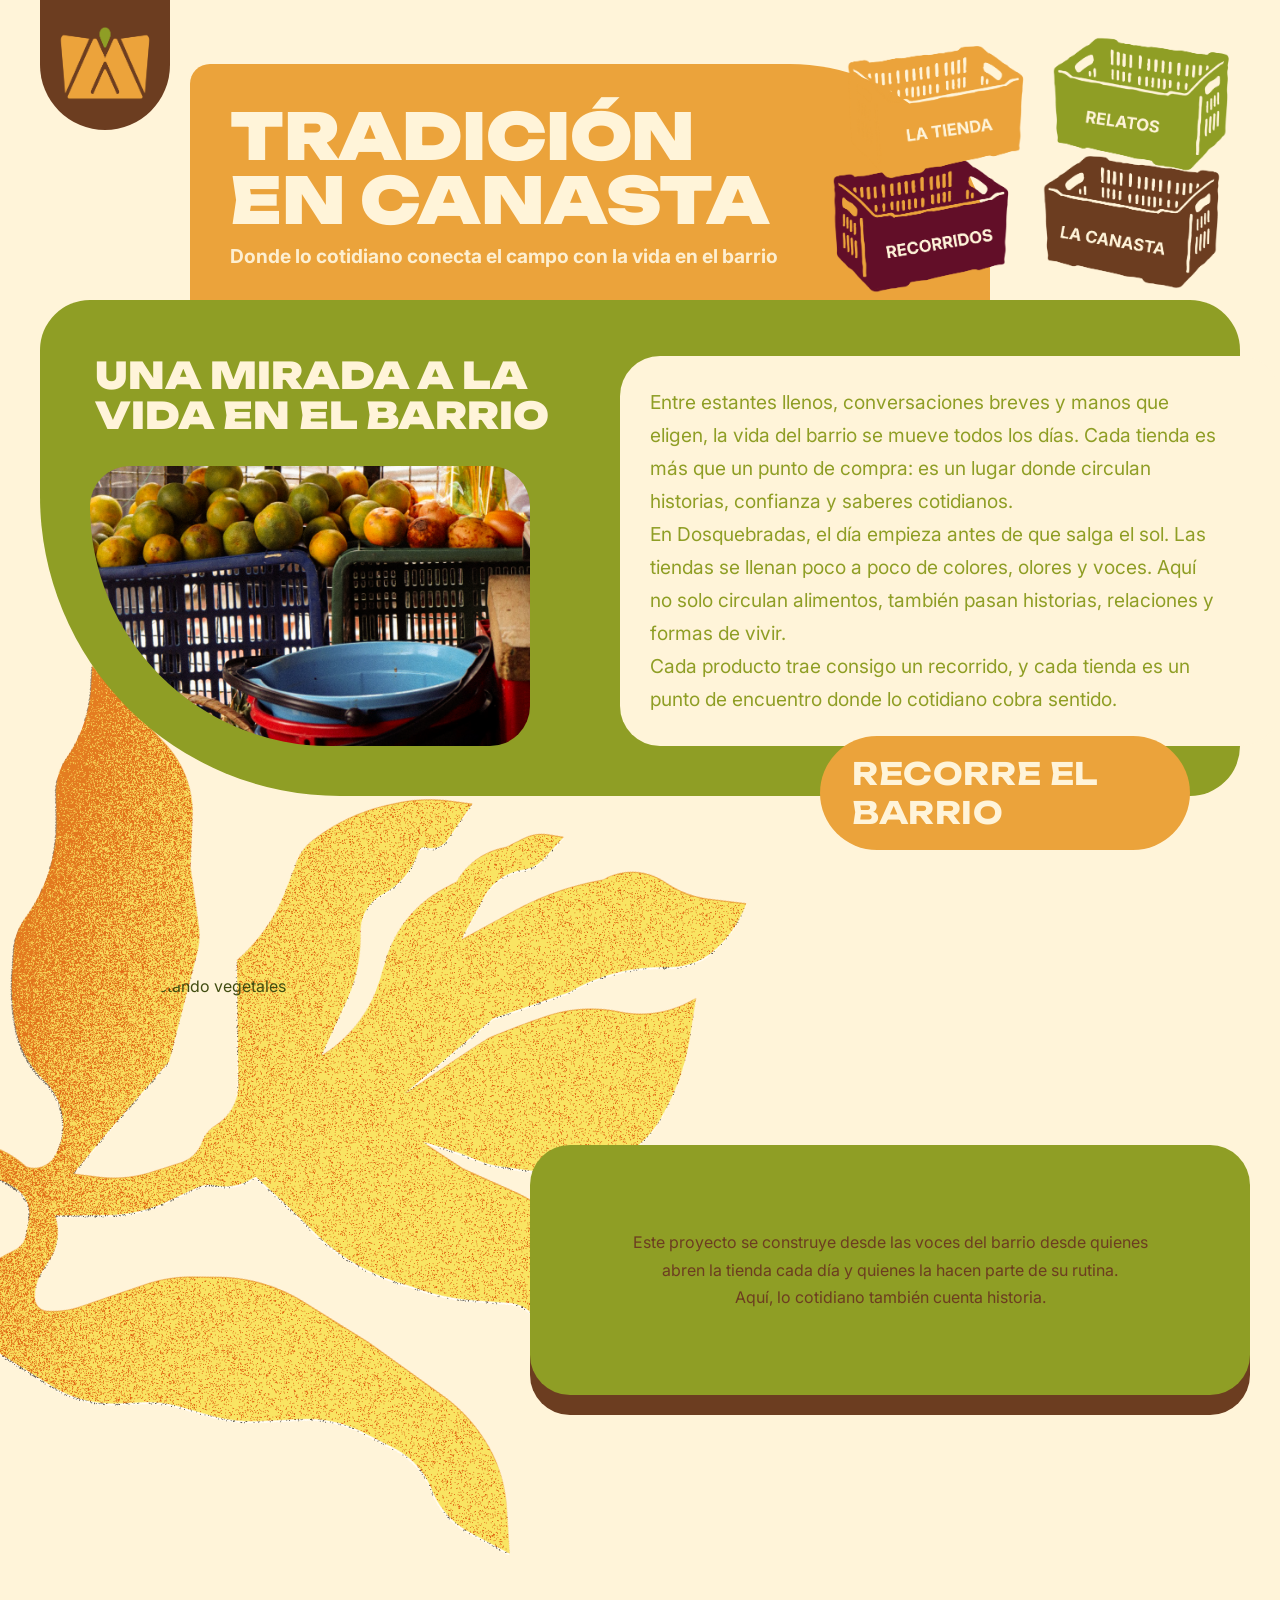
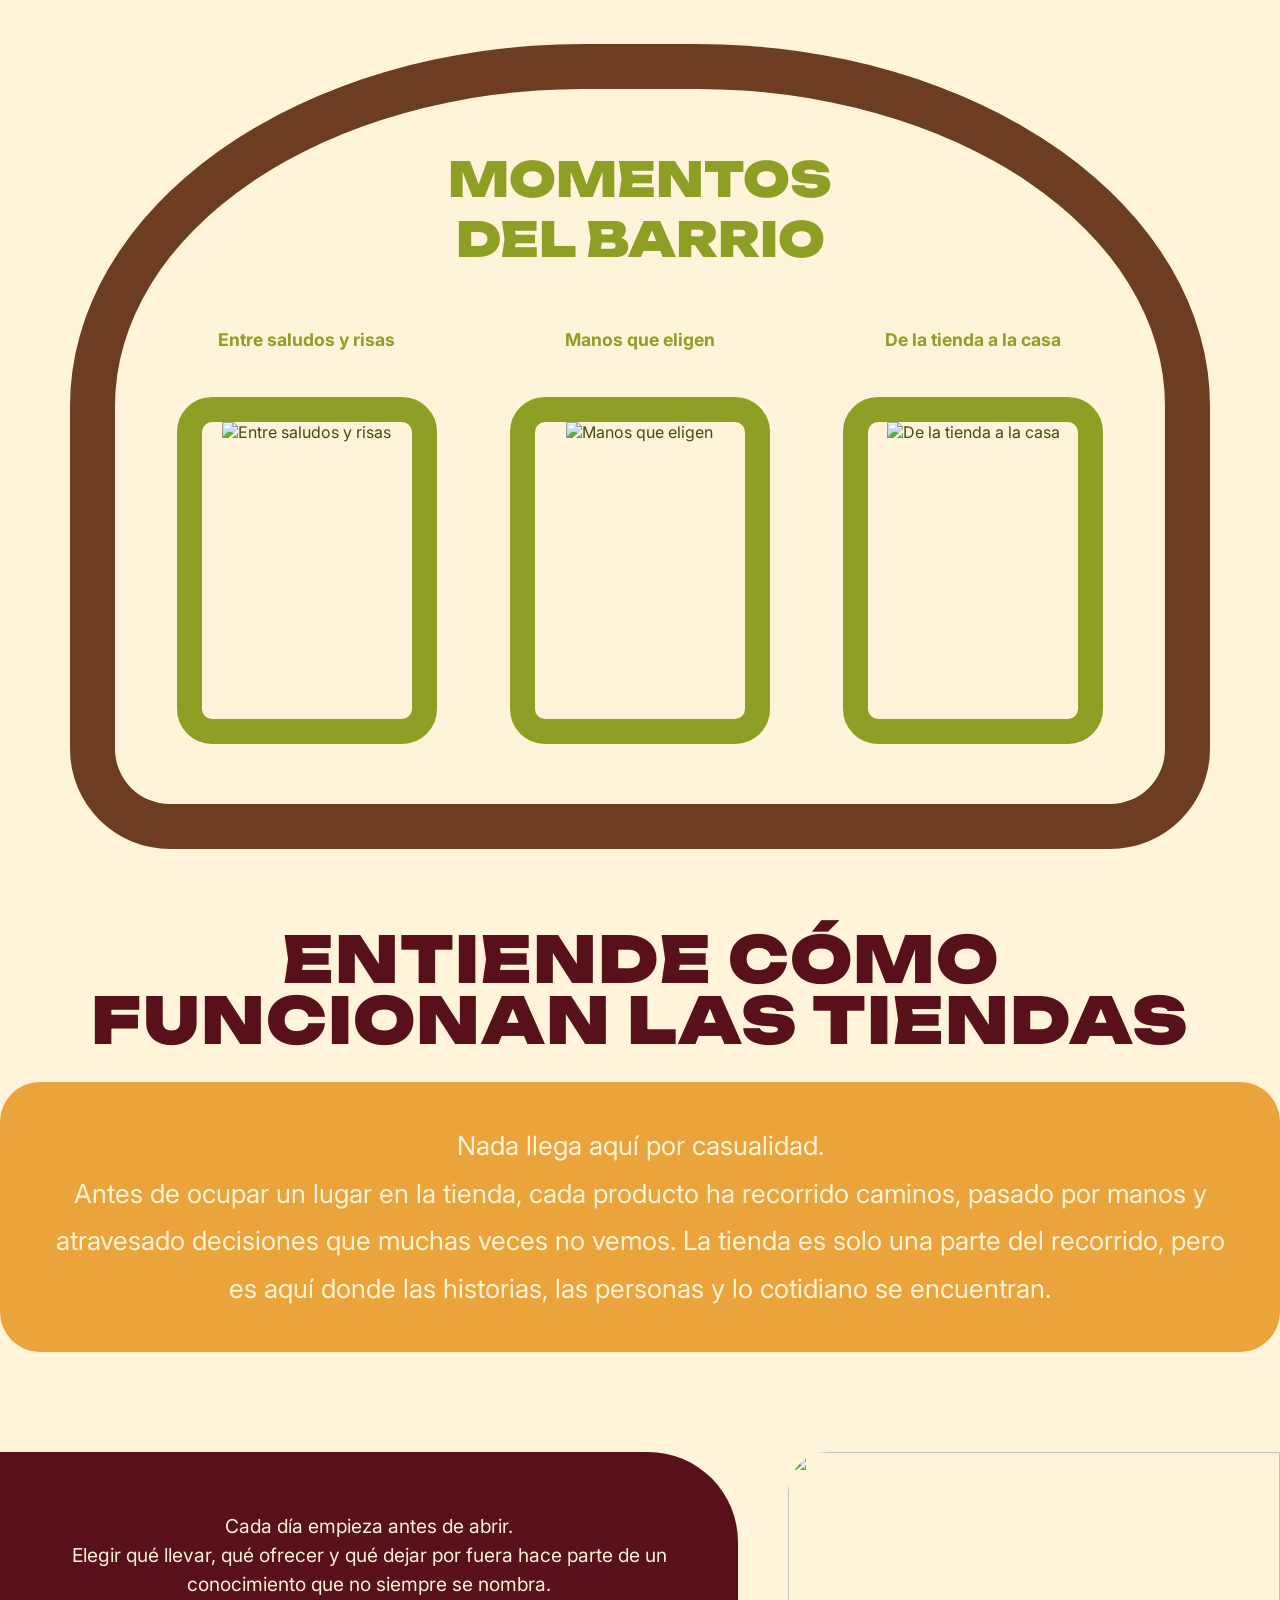
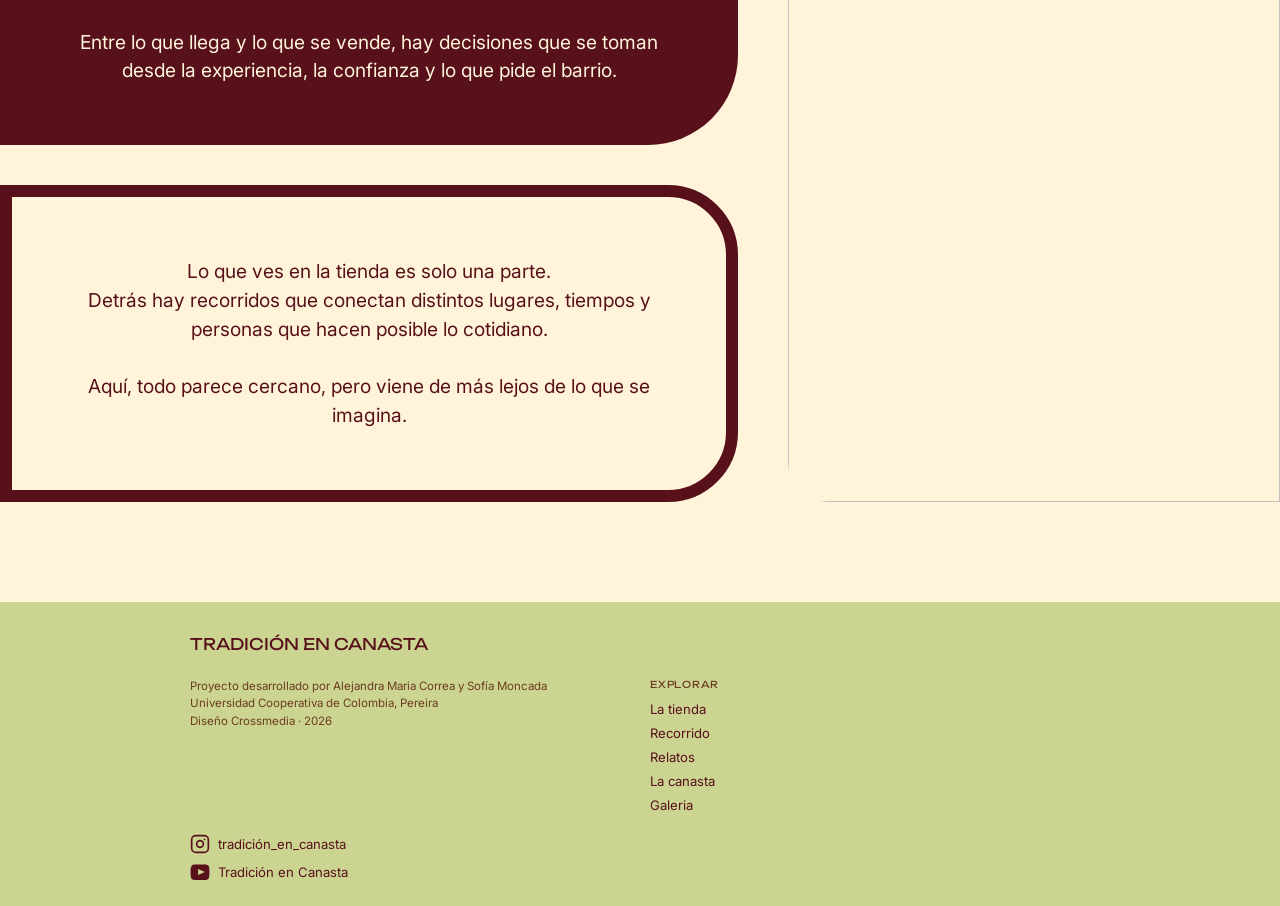
==== commit 0a4a818d: "Fead: Añadí estilos de la "galería" y primer acercamiento js. Fix: Corrección de js para el formular" ====
--- a/index.html
+++ b/index.html
@@ -34,15 +34,15 @@
         </a>
 
         <a href="recorridos.html" class="canasta" id="canasta-recorridos">
-            <img class="canasta-img" src="IMG/canasta-marron.png" alt="Recorridos"/>
+            <img class="canasta-img" src="IMG/canasta-vino.png" alt="Recorridos"/>
         </a>
 
         <a href="relatos.html" class="canasta" id="canasta-relatos">
-            <img class="canasta-img" src="IMG/canasta-vino.png" alt="Relatos"/>
+            <img class="canasta-img" src="IMG/canasta-verde.png" alt="Relatos"/>
         </a>
 
         <a href="canasta.html" class="canasta" id="canasta-canasta">
-            <img class="canasta-img" src="IMG/canasta-verde.png"
+            <img class="canasta-img" src="IMG/canasta-marron.png"
             alt="La canasta">
         </a>
 
@@ -199,6 +199,7 @@
           <li><a href="recorrido.html">Recorrido</a></li>
           <li><a href="relatos.html">Relatos</a></li>
           <li><a href="canasta.html">La canasta</a></li>
+          <li><a href="galeria.html">Galeria</a></li>
         </ul>
       </div>
       <div class="footer-social">
--- a/styles.css
+++ b/styles.css
@@ -151,26 +151,27 @@
 }
 
 #canasta-recorridos {
+  grid-column: 1;
+  grid-row: 2;
+  margin-top: -180px;
+  margin-left: -10px;
+  z-index: 3;
+}
+
+#canasta-relatos {
   grid-column: 2;
   grid-row: 1;
-  margin-top: 20px;
-  margin-left: -10px;
-  z-index: 3;
-}
-
-#canasta-relatos {
-  grid-column: 1;
-  grid-row: 2;
-  margin-top: -170px;
-  margin-right: -16px;
+  margin-top: 10px;
+  margin-right: -10px;
   z-index: 2;
+  
 }
 
 #canasta-canasta {
   grid-column: 2;
   grid-row: 2;
-  margin-top: -170px;
-  margin-left: -16px;
+  margin-top: -180px;
+  margin-left: -10px;
   z-index: 1;
 }
 
@@ -748,6 +749,7 @@
   gap: 24px;
   margin: 30px;
 }
+
  
 @media (min-width: 600px) {
   .tiendas-grid-inner {
@@ -813,11 +815,13 @@
     color: var(--color-texto-light);
 }
  
+
 /* ══════════════════════════════════════════════════════
-  RELATOS
+   RELATOS
 ══════════════════════════════════════════════════════ */
+
 .relatos-header {
-   width: 50%;
+  width: 50%;
   height: 330px;
   justify-self: start;
   margin: 25px 0 0 200px;
@@ -827,6 +831,7 @@
   background-color: var(--color-caja-verde);
 }
 
+
 .relatos-header-inner {
   max-width: 900px;
   margin: 0;
@@ -852,7 +857,7 @@
 }
 
 
-.relatos-intro-caja {
+.relatos-intro__caja {
   background-color: var(--color-caja-vino);
   border-radius: 0 40px 40px 0;
   padding: 50px;
@@ -887,7 +892,7 @@
 
 }
  
-.relatos-intro-caja p {
+.relatos-intro__caja p {
   font-size: 1.2rem;
   color: var(--color-titulo-principal);
   line-height: 1.75;
@@ -924,10 +929,7 @@
   margin-top: 120px;
 }
 
- .relato-card--right {
-    grid-template-columns: ;
-  }
-.relato-card-img-wrap{
+.relato-card__img-wrap{
   position: relative;
   width: 500px;
   height: 600px;
@@ -939,7 +941,7 @@
   z-index: 2;
 }
 
-.relato-card-img-wrap img{
+.relato-card__img-wrap img{
   width: 100%;
   height: 100%;
 
@@ -947,7 +949,7 @@
   border-radius: 40px;
 }
 
-.relato-card-content{
+.relato-card__content{
   background-color: var(--color-fondo-principal);
   border: 12px solid var(--color-caja-vino);
   border-radius: 40px;
@@ -963,7 +965,7 @@
   
 }
 
-.relato-card-cita{
+.relato-card__cita{
   font-family: var(--fuente-textos);
   font-size: 1.3rem;
   line-height: 1.5;
@@ -973,7 +975,7 @@
   max-width: 430px;
 }
 
-.relato-card-nombre{
+.relato-card__nombre{
   position: absolute;
   top: 400px;
   left: 170px;
@@ -988,7 +990,7 @@
 
 /* ===== HOJA BARCO ===== */
 
-.relato-card-decorativo{
+.relato-card__decorativo{
   position: absolute;
 
   left: 500px;
@@ -1003,7 +1005,7 @@
 }
  /* ===== HOJA ALBEIRO ===== */
 
-.relato-card-left:last-child .relato-card-hoja{
+.relato-card--left:last-child .relato-card__hoja{
   position: absolute;
 
   right: -420px;
@@ -1016,12 +1018,12 @@
   transform: rotate(-15deg);
 }
 
-.relato-card-left:last-child .relato-card-hoja img{
+.relato-card--left:last-child .relato-card__hoja img{
   width: 100%;
   display: block;
 }
 
-.relato-card-left:first-child .relato-card-hoja img{
+.relato-card--left:first-child .relato-card__hoja img{
   width: 100%;
   display: block;
 }
@@ -1030,7 +1032,7 @@
    CARD NATALIA
 ========================================= */
 
-.relato-card-right{
+.relato-card--right{
   position: relative;
   width: 100%;
   min-height: 850px;
@@ -1039,7 +1041,7 @@
 
 /* ===== FOTO ===== */
 
-.relato-card-right .relato-card-img-wrap{
+.relato-card--right .relato-card__img-wrap{
   position: absolute;
   left: 800px;
   top: 0;
@@ -1052,12 +1054,10 @@
   background-color: var(--color-caja-vino);
   padding: 0 25px 25px 0;
   z-index: 2;
-
-  
-}
-
-
-.relato-card-right .relato-card-img-wrap img{
+}
+
+
+.relato-card--right .relato-card__img-wrap img{
   width: 100%;
   height: 100%;
   object-fit: cover;
@@ -1069,7 +1069,7 @@
 
 /* ===== CAJA BEIGE ===== */
 
-.relato-card-right .relato-card-content{
+.relato-card--right .relato-card__content{
   position: absolute;
 
   left: 220px;
@@ -1089,7 +1089,7 @@
 
 /* ===== TEXTO ===== */
 
-.relato-card-right .relato-card-cita{
+.relato-card--right .relato-card__cita{
   font-family: var(--fuente-textos);
   font-size: 1.3rem;
   line-height: 1.5;
@@ -1101,7 +1101,7 @@
 
 /* ===== TITULO ===== */
 
-.relato-card-right .relato-card-nombre{
+.relato-card--right .relato-card__nombre{
   position: absolute;
 
   top: -240px;
@@ -1119,7 +1119,7 @@
 
 /* ===== HOJA NATALIA ===== */
 
-.relato-card-hoja-bg{
+.relato-card__hoja-bg{
   position: absolute;
 
   left: -400px;
@@ -1130,7 +1130,7 @@
   z-index: 4;
 }
 
-.relato-card-hoja-bg img{
+.relato-card__hoja-bg img{
   width: 100%;
   display: block;
 }
@@ -1141,14 +1141,14 @@
 
 @media (max-width: 1200px){
 
-  .relato-card-right{
+  .relato-card--right{
     min-height: auto;
     display: flex;
     flex-direction: column;
     gap: 40px;
   }
 
-  .relato-card-right .relato-card-img-wrap{
+  .relato-card--right .relato-card__img-wrap{
     position: relative;
     right: auto;
     top: auto;
@@ -1191,7 +1191,6 @@
     display: none;
   }
 }
-
 /* ══════════════════════════════════════════════════════
   LA CANASTA
 ══════════════════════════════════════════════════════ */
@@ -1252,8 +1251,7 @@
   max-width: 800px;
   text-align: center;
 
-  margin-top: -120px;
-  margin-left: 75px;
+  margin: -120px 0 75px 75px;
 }
 
 .canasta-intro-p {
@@ -1267,37 +1265,37 @@
   padding-top: 8px;
   padding-bottom: 60px;
 }
-
+ 
 .ticket {
   max-width: 620px;
   margin: 0 auto;
   position: relative;
   filter: drop-shadow(0 8px 32px rgba(108,61,32,0.18));
 }
-
+ 
 /* Bordes dentados (scallop) */
-.ticket-top-tear,
-.ticket-bottom-tear {
+.ticket__top-tear,
+.ticket__bottom-tear {
   height: 18px;
   background:
     radial-gradient(circle at 50% 0%, var(--color-fondo-principal) 8px, transparent 8px) 0 0 / 20px 18px repeat-x,
     var(--color-fondo-principal);
   /* Se sobreescribe con el fondo del ticket */
 }
-
-.ticket-top-tear {
+ 
+.ticket__top-tear {
   background:
     radial-gradient(circle at 50% 100%, var(--color-fondo-principal) 9px, #f0e8cc 9px) 0 0 / 22px 18px repeat-x;
   border-radius: 12px 12px 0 0;
 }
-
-.ticket-bottom-tear {
+ 
+.ticket__bottom-tear {
   background:
     radial-gradient(circle at 50% 0%, var(--color-fondo-principal) 9px, #f0e8cc 9px) 0 0 / 22px 18px repeat-x;
   border-radius: 0 0 12px 12px;
 }
-
-.ticket-body {
+ 
+.ticket__body {
   background: #f7f0df;
   background-image:
     repeating-linear-gradient(
@@ -1309,8 +1307,8 @@
     );
   padding: 28px 24px 32px;
 }
-
-.ticket-titulo {
+ 
+.ticket__titulo {
   font-family: var(--fuente-titulos);
   font-size: 1rem;
   font-weight: 700;
@@ -1319,15 +1317,16 @@
   margin-bottom: 28px;
   letter-spacing: 0.04em;
 }
-
+ 
 /* ===== FIELDSETS ===== */
-.ticket-fieldset {
+.ticket__fieldset {
   border: none;
   padding: 0;
   margin: 0 0 24px;
-}
-
-.ticket-legend {
+  
+}
+ 
+.ticket__legend {
   font-family: var(--fuente-titulos);
   font-size: 0.6rem;
   color: var(--color-caja-amarillo);
@@ -1336,21 +1335,21 @@
   margin-bottom: 16px;
   display: block;
 }
-
-.ticket-field {
+ 
+.ticket__field {
   margin-bottom: 18px;
 }
-
-.ticket-label {
+ 
+.ticket__label {
   display: block;
   font-size: 0.82rem;
   font-weight: 500;
   color: var(--color-texto-principal);
   margin-bottom: 6px;
 }
-
+ 
 /* INPUT */
-.ticket-input {
+.ticket__input {
   width: 100%;
   background-color: var(--color-caja-marron);
   border: none;
@@ -1362,17 +1361,17 @@
   outline: none;
   transition: box-shadow 0.2s;
 }
-
-.ticket-input::placeholder {
+ 
+.ticket__input::placeholder {
   color: rgba(255,244,217,0.5);
 }
-
-.ticket-input:focus {
+ 
+.ticket__input:focus {
   box-shadow: 0 0 0 3px var(--color-caja-amarillo);
 }
-
+ 
 /* TEXTAREA */
-.ticket-textarea {
+.ticket__textarea {
   width: 100%;
   background-color: var(--color-caja-marron);
   border: none;
@@ -1386,21 +1385,21 @@
   line-height: 1.6;
   transition: box-shadow 0.2s;
 }
-
-.ticket-textarea::placeholder {
+ 
+.ticket__textarea::placeholder {
   color: rgba(255,244,217,0.5);
 }
-
-.ticket-textarea:focus {
+ 
+.ticket__textarea:focus {
   box-shadow: 0 0 0 3px var(--color-caja-amarillo);
 }
-
+ 
 /* SELECT */
-.ticket-select-wrap {
+.ticket__select-wrap {
   position: relative;
 }
-
-.ticket-select {
+ 
+.ticket__select {
   width: 100%;
   appearance: none;
   background-color: var(--color-caja-marron);
@@ -1414,17 +1413,17 @@
   cursor: pointer;
   transition: box-shadow 0.2s;
 }
-
-.ticket-select:focus {
+ 
+.ticket__select:focus {
   box-shadow: 0 0 0 3px var(--color-caja-amarillo);
 }
-
-.ticket-select option {
+ 
+.ticket__select option {
   background: var(--color-caja-marron);
   color: var(--color-titulo-principal);
 }
-
-.ticket-select-wrap::after {
+ 
+.ticket__select-wrap::after {
   content: '▾';
   position: absolute;
   right: 18px;
@@ -1434,15 +1433,17 @@
   pointer-events: none;
   font-size: 0.9rem;
 }
-
+ 
 /* CHECKBOXES */
-.ticket-check-group {
+.ticket__check-group {
   display: grid;
   grid-template-columns: 1fr 1fr;
   gap: 8px;
-}
-
-.ticket-check-label {
+
+
+}
+ 
+.ticket__check-label {
   display: flex;
   align-items: center;
   gap: 8px;
@@ -1453,26 +1454,27 @@
   border-radius: 8px;
   background: rgba(108,61,32,0.08);
   transition: background 0.2s;
-}
-
-.ticket-check-label:hover {
+  
+}
+ 
+.ticket__check-label:hover {
   background: rgba(108,61,32,0.15);
 }
-
-.ticket-check-label input[type="checkbox"] {
+ 
+.ticket__check-label input[type="checkbox"] {
   width: 16px;
   height: 16px;
   accent-color: var(--color-caja-vino);
   cursor: pointer;
   flex-shrink: 0;
 }
-
+ 
 /* SEARCH */
-.ticket-search-wrap {
+.ticket__search-wrap {
   position: relative;
 }
-
-.ticket-search-icon {
+ 
+.ticket__search-icon {
   position: absolute;
   left: 16px;
   top: 50%;
@@ -1480,19 +1482,19 @@
   width: 18px;
   color: rgba(255,244,217,0.7);
 }
-
-.ticket-input--search {
+ 
+.ticket__input--search {
   padding-left: 44px;
 }
-
-.ticket-sugerencias {
+ 
+.ticket__sugerencias {
   background: var(--color-caja-marron);
   border-radius: 12px;
   margin-top: 6px;
   overflow: hidden;
 }
-
-.ticket-sug-item {
+ 
+.ticket__sug-item {
   display: block;
   width: 100%;
   background: none;
@@ -1506,17 +1508,17 @@
   cursor: pointer;
   transition: background 0.15s;
 }
-
-.ticket-sug-item:last-child {
+ 
+.ticket__sug-item:last-child {
   border-bottom: none;
 }
-
-.ticket-sug-item:hover {
+ 
+.ticket__sug-item:hover {
   background: rgba(255,244,217,0.1);
 }
-
+ 
 /* UPLOAD */
-.ticket-upload-label {
+.ticket__upload-label {
   display: flex;
   align-items: center;
   gap: 12px;
@@ -1528,35 +1530,36 @@
   font-size: 0.88rem;
   transition: box-shadow 0.2s;
 }
-
-.ticket-upload-label:hover {
+ 
+.ticket__upload-label:hover {
   box-shadow: 0 0 0 3px var(--color-caja-amarillo);
 }
-
-.ticket-upload-label svg {
+ 
+.ticket__upload-label svg {
   flex-shrink: 0;
   color: rgba(255,244,217,0.7);
-}
-
-.ticket-upload-input {
+
+}
+ 
+.ticket__upload-input {
   display: none;
 }
-
-.ticket-preview {
+ 
+.ticket__preview {
   margin-top: 10px;
   position: relative;
-  width: 100px;
-}
-
-.ticket-preview img {
-  width: 100px;
-  height: 100px;
+ 
+}
+ 
+.ticket__preview img {
+  width: 80px;
+  height: 80px;
   object-fit: cover;
   border-radius: 12px;
   border: 2px solid var(--color-caja-amarillo);
 }
-
-.ticket-remove-foto {
+ 
+.ticket__remove-foto {
   position: absolute;
   top: -8px;
   right: -8px;
@@ -1573,64 +1576,1229 @@
   align-items: center;
   justify-content: center;
 }
-
+ 
 /* SEPARADOR */
-.ticket-separador {
+.ticket__separador {
   height: 1px;
   background: repeating-linear-gradient(90deg, var(--color-caja-marron) 0, var(--color-caja-marron) 6px, transparent 6px, transparent 12px);
   margin: 20px 0 24px;
   opacity: 0.3;
 }
-
+ 
 /* SUBMIT */
-.ticket-submit-wrap {
+.ticket__submit-wrap {
   display: flex;
   justify-content: center;
   margin: 28px 0 24px;
 }
-
-.ticket-submit {
+ 
+.ticket__submit {
   padding: 14px 48px;
   font-size: 0.8rem;
   letter-spacing: 0.08em;
 }
-
+ 
 /* CÓDIGO DE BARRAS */
-.ticket-barcode {
+.ticket__barcode {
   width: 100%;
   max-width: 260px;
   margin: 0 auto;
   opacity: 0.4;
 }
-
-.ticket-barcode svg {
+ 
+.ticket__barcode svg {
   width: 100%;
   height: auto;
 }
-
-/* SUCCESS */
-.form-success {
+ 
+/* ===== CHECKBOXES MEJORADOS ===== */
+.ticket__check-group--col {
+  display: flex;
+  flex-direction: column;
+  gap: 10px;
+
+  
+
+}
+ 
+.ticket__field-hint {
+  font-size: 0.72rem;
+  color: var(--color-texto-light);
+  margin-bottom: 10px;
+  font-style: italic;
+  
+}
+ 
+.ticket__check-label {
+  display: flex;
+  align-items: center;
+  gap: 12px;
+  font-size: 0.88rem;
+  color: var(--color-texto-principal);
+  cursor: pointer;
+  padding: 12px 16px;
+  border-radius: 12px;
+  background: var(--color-caja-marron 0.8);
+  border: 1.5px solid transparent;
+  user-select: none;
+  
+}
+
+ 
+.ticket__check-label:hover {
+  background:var(--color-caja-verde-claro);
+}
+ 
+/* Ocultar checkbox nativo */
+.ticket__check-label input[type="checkbox"] {
+  position: absolute;
+  opacity: 0;
+  width: 0;
+  height: 0;
+}
+ 
+/* Checkbox custom */
+.ticket__check-custom {
+  flex-shrink: 0;
+  width: 20px;
+  height: 20px;
+  border-radius: 6px;
+  border: 2px solid rgba(255,244,217,0.4);
+  background: transparent;
+  display: flex;
+  align-items: center;
+  justify-content: center;
+  transition: background 0.2s, border-color 0.2s;
+  
+  
+}
+ 
+.ticket__check-custom::after {
+  content: '';
+  width: 10px;
+  height: 6px;
+  border-left: 2px solid #fff;
+  border-bottom: 2px solid #fff;
+  transform: rotate(-45deg) translateY(-1px);
+  opacity: 0;
+  transition: opacity 0.15s;
+}
+ 
+.ticket__check-label input:checked ~ .ticket__check-custom {
   background: var(--color-caja-verde);
+  border-color: var(--color-caja-verde);
+  
+  
+}
+ 
+.ticket__check-label input:checked ~ .ticket__check-custom::after {
+  opacity: 1;
+}
+ 
+.ticket__check-label:has(input:checked) {
+  background: rgba(143,158,37,0.18);
+  border-color: var(--color-caja-verde);
+}
+ 
+/* ===== BOTÓN REGISTRAR ===== */
+.ticket__btn-registrar {
+  display: flex;
+  align-items: center;
+  gap: 10px;
+  background: var(--color-caja-verde);
+  color: var(--color-titulo-principal);
+  border: none;
+  border-radius: 50px;
+  padding: 16px 36px;
+  font-family: var(--fuente-titulos);
+  font-size: 0.78rem;
+  font-weight: 700;
+  letter-spacing: 0.05em;
+  text-transform: uppercase;
+  cursor: pointer;
+  position: relative;
+  overflow: hidden;
+  transition: background 0.25s, transform 0.2s, box-shadow 0.25s;
+  box-shadow: 0 4px 18px rgba(88,17,26,0.35);
+}
+ 
+.ticket__btn-registrar::before {
+  content: '';
+  position: absolute;
+  inset: 0;
+  background: linear-gradient(90deg, transparent 0%, rgba(255,255,255,0.08) 50%, transparent 100%);
+  transform: translateX(-100%);
+  transition: transform 0.5s ease;
+}
+ 
+.ticket__btn-registrar:hover::before {
+  transform: translateX(100%);
+}
+ 
+.ticket__btn-registrar:hover {
+  background: var(--color-caja-amarillo);
+  transform: translateY(-3px);
+  box-shadow: 0 8px 28px rgba(88,17,26,0.4);
+}
+ 
+.ticket__btn-registrar:active {
+  transform: translateY(-1px);
+}
+ 
+.ticket__btn-registrar:disabled {
+  opacity: 0.65;
+  cursor: not-allowed;
+  transform: none;
+}
+ 
+.ticket__btn-registrar__icono { font-size: 1.2rem; }
+ 
+.ticket__btn-registrar__flecha {
+  font-size: 1rem;
+  transition: transform 0.2s;
+}
+ 
+.ticket__btn-registrar:hover .ticket__btn-registrar__flecha {
+  transform: translateX(4px);
+}
+ 
+/* ===== RESULTADO CLASIFICACIÓN CANASTA ===== */
+.resultado-canasta {
+  border-radius: 20px;
+  overflow: hidden;
+  margin-bottom: 28px;
+  animation: resultado-aparecer 0.6s cubic-bezier(.4,0,.2,1) forwards;
+}
+ 
+@keyframes resultado-aparecer {
+  from { opacity: 0; transform: translateY(20px) scale(0.97); }
+  to   { opacity: 1; transform: translateY(0) scale(1); }
+}
+ 
+.resultado-canasta__header {
+  padding: 24px 22px 20px;
+  text-align: center;
+}
+ 
+.resultado-canasta__intro {
+  font-size: 0.82rem;
+  color: rgba(255,244,217,0.75);
+  font-style: italic;
+  margin-bottom: 6px;
+}
+ 
+.resultado-canasta__tipo-label {
+  font-family: var(--fuente-titulos);
+  font-size: 0.6rem;
+  text-transform: uppercase;
+  letter-spacing: 0.14em;
+  color: rgba(255,244,217,0.6);
+  margin-bottom: 4px;
+}
+ 
+.resultado-canasta__nombre {
+  font-family: var(--fuente-titulos);
+  font-size: clamp(1.1rem, 4vw, 1.6rem);
+  font-weight: 900;
+  color: var(--color-titulo-principal);
+  line-height: 1.15;
+  margin-bottom: 10px;
+}
+ 
+/* Zona de la imagen de canasta */
+.resultado-canasta__img-wrap {
+  margin: 4px auto 16px;
+  width: 110px;
+  height: 110px;
+  display: flex;
+  align-items: center;
+  justify-content: center;
+}
+ 
+.resultado-canasta__img-wrap img {
+  width: 100%;
+  height: 100%;
+  object-fit: contain;
+  filter: drop-shadow(0 4px 12px rgba(0,0,0,0.25));
+  animation: canasta-bounce 0.7s cubic-bezier(.4,0,.2,1) 0.3s both;
+}
+ 
+@keyframes canasta-bounce {
+  0%   { transform: scale(0.5) rotate(-8deg); opacity: 0; }
+  60%  { transform: scale(1.1) rotate(3deg);  opacity: 1; }
+  100% { transform: scale(1)   rotate(0deg);  opacity: 1; }
+}
+ 
+.resultado-canasta__descripcion {
+  font-size: 0.88rem;
+  color: rgba(255,244,217,0.88);
+  line-height: 1.7;
+  max-width: 380px;
+  margin: 0 auto;
+}
+ 
+/* Franja inferior con datos de la tienda */
+.resultado-canasta__datos {
+  background: rgba(0,0,0,0.18);
+  padding: 16px 22px;
+  display: flex;
+  flex-direction: column;
+  gap: 6px;
+}
+ 
+.resultado-canasta__dato {
+  display: flex;
+  align-items: center;
+  gap: 8px;
+  font-size: 0.8rem;
+  color: rgba(255,244,217,0.8);
+}
+ 
+.resultado-canasta__dato strong {
+  color: var(--color-titulo-principal);
+  font-weight: 600;
+}
+ 
+/* Colores por tipo de canasta */
+.resultado-canasta--verde   .resultado-canasta__header { background: var(--color-caja-verde); }
+.resultado-canasta--verde   .resultado-canasta__datos  { background: rgba(0,0,0,0.15); }
+ 
+.resultado-canasta--marron  .resultado-canasta__header { background: var(--color-caja-marron); }
+.resultado-canasta--marron  .resultado-canasta__datos  { background: rgba(0,0,0,0.2); }
+ 
+.resultado-canasta--amarillo .resultado-canasta__header { background: var(--color-caja-amarillo); }
+.resultado-canasta--amarillo .resultado-canasta__nombre { color: var(--color-caja-vino); }
+.resultado-canasta--amarillo .resultado-canasta__intro  { color: rgba(88,17,26,0.7); }
+.resultado-canasta--amarillo .resultado-canasta__tipo-label { color: rgba(88,17,26,0.55); }
+.resultado-canasta--amarillo .resultado-canasta__descripcion { color: rgba(88,17,26,0.85); }
+.resultado-canasta--amarillo .resultado-canasta__datos  { background: rgba(0,0,0,0.12); }
+.resultado-canasta--amarillo .resultado-canasta__dato   { color: rgba(88,17,26,0.75); }
+.resultado-canasta--amarillo .resultado-canasta__dato strong { color: var(--color-caja-vino); }
+ 
+/* Mensaje de validación inline */
+.ticket__error {
+  font-size: 0.75rem;
+  color: #f87171;
+  margin-top: 6px;
+  padding-left: 4px;
+  display: none;
+}
+ 
+.ticket__error.visible {
+  display: block;
+  animation: shake 0.3s ease;
+}
+ 
+@keyframes shake {
+  0%, 100% { transform: translateX(0); }
+  25%       { transform: translateX(-6px); }
+  75%       { transform: translateX(6px); }
+}
+ 
+ 
+/* ══════════════════════════════════════════════════════
+  GALERIA 
+══════════════════════════════════════════════════════ */
+.galeria-header {
+  width: 50%;
+  height: 330px;
+  justify-self: start;
+  margin: 25px 0 0 200px;
+  max-width: 900px;
+  display: flex;
+  flex-direction: column;
+  gap: 24px;
+  padding: 40px;
+
+  z-index: 2;
+
+  border-radius: 40px;
+  background-color: var(--color-caja-amarillo);
+  
+}
+
+.galeria-header-titulo {
+  font-family: var(--fuente-titulos);
+  font-size: clamp(1.8rem, 7vw, 3.5rem);
+  font-weight: 900;
+  color: var(--color-titulo-principal);
+  line-height: 1.05;
+}
+
+.galeria-header-subtitulo {
+  font-family: var(--fuente-textos);
+  font-size: 1.55rem;
+  color: var(--color-titulo-principal);
+  font-weight: 800;
+  margin-top: 8px;
+}
+
+/* ══════════════════════════════════════
+   INTRO
+══════════════════════════════════════ */
+.galeria-intro {
+ padding: 40px 60px;
+  
+  
+  display: flex;
+  flex-direction: column;
+  gap: 14px;
+  max-width: 800px;
+  text-align: center;
+
+  margin: -120px 0 75px 75px;
+}
+
+.galeria-intro__caja {
+
+  background-color: var(--color-caja-verde);
+  border-radius: 40px ;
+  padding: 50px;
+  
+  display: flex;
+  flex-direction: column;
+  gap: 14px;
+  max-width: 980px;
+  text-align: center;
+  position: relative;
+
+  margin-top: -20px;
+  margin-left: 0;
+}
+
+.galeria-intro__caja p {
+  font-size: 1.2rem;
+  color: var(--color-titulo-principal);
+  line-height: 1.75;
+}
+
+.deco {
+  position: absolute;
+  pointer-events: none;
+  opacity: 0.35;
+}
+
+.deco--tr { top: 0; right: -40px; width: 140px; transform: rotate(10deg); }
+.deco--br { bottom: -60px; right: -20px; width: 110px; transform: rotate(-15deg); opacity: 0.25; }
+
+/* ══════════════════════════════════════
+   COLLAGE
+══════════════════════════════════════ */
+.collage {
+  position: relative;
+  width: 100%;
+  max-width: 680px;
+  margin: 40px auto 0;
+  /* altura dinámica: las fotos se posicionan en absolute */
+  height: 1000px;
+  padding: 0 16px;
+}
+
+/* Elementos decorativos orgánicos */
+.collage__deco {
+  position: absolute;
+  pointer-events: none;
+  z-index: 0;
+  user-select: none;
+}
+
+.collage__deco--estrella-vino {
+
+  font-size: 4rem;
+  top: 220px;
+  left: 48%;
+  transform: rotate(-20deg);
+  opacity: 0.85;
+}
+
+.collage__deco--mancha-verde {
+  width: 80px;
+  height: 100px;
+  
+  top: 430px;
+  left: 8%;
+  opacity: 0.8;
+}
+
+.collage__deco--mancha-amarilla {
+  width: 60px;
+  height: 80px;
+ 
+  top: 460px;
+  left: 15%;
+  opacity: 0.7;
+}
+
+.collage__deco--flor-marron {
+ 
+  font-size: 3rem;
+  top: 620px;
+  left: 42%;
+  transform: rotate(15deg);
+  opacity: 0.7;
+}
+
+.collage__deco--hoja-izq {
+  width: 120px;
+  top: 580px;
+  right: 0;
+  opacity: 0.3;
+  transform: rotate(-30deg);
+}
+
+/* ══ FOTO-CARDS (flip) ══ */
+.foto-card {
+  position: absolute;
+  cursor: pointer;
+  z-index: 2;
+  /* perspective para el flip */
+  perspective: 900px;
+  border-radius: 30px;
+}
+
+/* Indicador "toca para voltear" */
+.foto-card::after {
+  content: '↩';
+  position: absolute;
+  bottom: 8px;
+  right: 10px;
+  font-size: 0.8rem;
+  color: rgba(255,255,255,0.85);
+  z-index: 5;
+  text-shadow: 0 1px 4px rgba(0,0,0,0.5);
+  transition: opacity 0.2s;
+  pointer-events: none;
+}
+
+.foto-card.flipped::after { opacity: 0; }
+
+.foto-card__inner {
+  position: relative;
+  width: 100%;
+  height: 100%;
+  transform-style: preserve-3d;
+  transition: transform 0.55s cubic-bezier(.4,0,.2,1);
+  border-radius: var(--radio-foto);
+}
+
+.foto-card.flipped .foto-card__inner {
+  transform: rotateY(180deg);
+}
+
+.foto-card__front,
+.foto-card__back {
+  position: absolute;
+  inset: 0;
+  border-radius: var(--radio-foto);
+  backface-visibility: hidden;
+  -webkit-backface-visibility: hidden;
+  overflow: hidden;
+  border-radius: 30px;
+}
+
+.foto-card__front img {
+  width: 100%;
+  height: 100%;
+  object-fit: cover;
+  display: block;
+  transition: transform 0.4s ease;
+}
+
+.foto-card:hover .foto-card__front img {
+  transform: scale(1.04);
+}
+
+.foto-card--placeholder .foto-card__front {
+  background: #d4c9a8;
+  display: flex;
+  align-items: center;
+  justify-content: center;
+}
+
+.foto-card--placeholder .foto-card__front::after {
+  content: 'Fotografía';
+  font-size: 0.75rem;
+  color: #a0946e;
+  font-family: var(--fuente-textos);
+}
+
+.foto-card__back {
+  background: var(--color-caja-vino);
+  transform: rotateY(180deg);
+  display: flex;
+  flex-direction: column;
+  align-items: center;
+  justify-content: center;
+  padding: 16px;
+  gap: 12px;
+}
+
+.foto-card__curatorial {
+  font-family: var(--fuente-textos);
+  font-size: 0.82rem;
+  color: var(--color-titulo-principal);
+  line-height: 1.65;
+  text-align: center;
+  font-style: italic;
+}
+
+.foto-card__hint {
+  font-family: var(--fuente-titulos);
+  font-size: 0.5rem;
+  color: rgba(255,244,217,0.5);
+  text-transform: uppercase;
+  letter-spacing: 0.1em;
+}
+
+/* ══ Posicionamiento individual como en el mockup ══ */
+.foto-card--1 { width: 270px; height: 300px; top: 0;    left: 0;    transform: rotate(-3deg); box-shadow: var(--sombra-foto); }
+.foto-card--2 { width: 350px; height: 400px; top: 100px;  left: 100%;  transform: rotate(2deg);  box-shadow: var(--sombra-foto); }
+.foto-card--3 { width: 230px; height: 300px; top: 40px;  right: 0;   transform: rotate(5deg);  box-shadow: var(--sombra-foto); }
+.foto-card--4 { width: 340px; height: 400px; top: 210px; left: 15%;  transform: rotate(-5deg); box-shadow: var(--sombra-foto); }
+.foto-card--5 { width: 150px; height: 180px; top: 200px; left: 0;    transform: rotate(3deg);  box-shadow: var(--sombra-foto); }
+.foto-card--6 { width: 200px; height: 220px; top: 390px; left: 20%;  transform: rotate(-2deg); box-shadow: var(--sombra-foto); z-index: 3; }
+.foto-card--7 { width: 170px; height: 180px; top: 230px; right: 2%;  transform: rotate(4deg);  box-shadow: var(--sombra-foto); }
+.foto-card--8 { width: 155px; height: 185px; top: 620px; right: 0;   transform: rotate(-4deg); box-shadow: var(--sombra-foto); }
+.foto-card--9 { width: 160px; height: 170px; top: 640px; left: 2%;   transform: rotate(2deg);  box-shadow: var(--sombra-foto); }
+
+/* Hover levanta la foto */
+.foto-card:hover { z-index: 10; }
+.foto-card:hover .foto-card__inner { transform: translateY(-6px) scale(1.02); }
+.foto-card.flipped:hover .foto-card__inner { transform: rotateY(180deg) translateY(-4px); }
+
+/* ── Mobile: collage responsive ── */
+@media (max-width: 480px) {
+  .collage { height: 1200px; }
+  .foto-card--1 { width: 140px; height: 160px; top: 0;    left: 0; }
+  .foto-card--2 { width: 155px; height: 148px; top: 8px;  left: 50%; }
+  .foto-card--3 { width: 110px; height: 125px; top: 30px;  right: 0; }
+  .foto-card--4 { width: 148px; height: 155px; top: 180px; left: 12%; }
+  .foto-card--5 { width: 125px; height: 148px; top: 165px; left: 0; }
+  .foto-card--6 { width: 165px; height: 180px; top: 345px; left: 16%; }
+  .foto-card--7 { width: 140px; height: 150px; top: 200px; right: 1%; }
+  .foto-card--8 { width: 128px; height: 152px; top: 545px; right: 0; }
+  .foto-card--9 { width: 132px; height: 142px; top: 560px; left: 1%; }
+}
+
+/* ══════════════════════════════════════
+   TIENDITA
+══════════════════════════════════════ */
+.tiendita {
+  position: relative;
+  max-width: 700px;
+  margin: 80px auto 0;
+  padding-bottom: 50px;
+}
+
+/* Canastas laterales decorativas */
+.tiendita__canasta-izq,
+.tiendita__canasta-der {
+  position: absolute;
+  top: 80px;
+  display: flex;
+  flex-direction: column;
+  gap: 2px;
+}
+
+.tiendita__canasta-izq { left: -30px; }
+.tiendita__canasta-der { right: -30px; }
+
+.tiendita__canasta-izq img,
+.tiendita__canasta-der img {
+  width: 36px;
+  opacity: 0.85;
+}
+
+@media (max-width: 780px) {
+  .tiendita__canasta-izq,
+  .tiendita__canasta-der { display: none; }
+}
+
+/* ── TECHO ── */
+.tiendita__techo {
+  background: var(--color-caja-marron);
+  border-radius: 16px 16px 0 0;
+  padding: 10px 20px 0;
+}
+
+.techo__banner {
+  display: flex;
+  align-items: center;
+  justify-content: center;
+  gap: 16px;
+  padding: 10px 0 6px;
+}
+
+.techo__nombre {
+  font-family: var(--fuente-titulos);
+  font-size: clamp(1rem, 4vw, 1.5rem);
+  font-weight: 900;
+  color: var(--color-caja-amarillo);
+  letter-spacing: 0.04em;
+}
+
+.techo__banner span:not(.techo__nombre) {
+  color: var(--color-caja-amarillo);
+  font-size: 1.2rem;
+}
+
+/* Flecos del techo */
+.techo__flecos {
+  height: 20px;
+  background: repeating-linear-gradient(
+    90deg,
+    var(--color-caja-marron) 0,
+    var(--color-caja-marron) 12px,
+    var(--color-caja-amarillo) 12px,
+    var(--color-caja-amarillo) 14px,
+    var(--color-caja-marron) 14px,
+    var(--color-caja-marron) 26px
+  );
+  /* triángulos colgantes */
+  clip-path: polygon(
+    0% 0%, 4% 0%, 4% 60%, 6% 100%, 8% 60%, 8% 0%,
+    12% 0%, 12% 60%, 14% 100%, 16% 60%, 16% 0%,
+    20% 0%, 20% 60%, 22% 100%, 24% 60%, 24% 0%,
+    28% 0%, 28% 60%, 30% 100%, 32% 60%, 32% 0%,
+    36% 0%, 36% 60%, 38% 100%, 40% 60%, 40% 0%,
+    44% 0%, 44% 60%, 46% 100%, 48% 60%, 48% 0%,
+    52% 0%, 52% 60%, 54% 100%, 56% 60%, 56% 0%,
+    60% 0%, 60% 60%, 62% 100%, 64% 60%, 64% 0%,
+    68% 0%, 68% 60%, 70% 100%, 72% 60%, 72% 0%,
+    76% 0%, 76% 60%, 78% 100%, 80% 60%, 80% 0%,
+    84% 0%, 84% 60%, 86% 100%, 88% 60%, 88% 0%,
+    92% 0%, 92% 60%, 94% 100%, 96% 60%, 96% 0%,
+    100% 0%, 100% 0%
+  );
+}
+
+/* ── CUERPO TIENDITA ── */
+.tiendita__cuerpo {
+  background: #f5ecd5;
+  background-image:
+    repeating-linear-gradient(0deg, transparent, transparent 39px, rgba(108,61,32,0.06) 39px, rgba(108,61,32,0.06) 40px);
+  display: grid;
+  grid-template-columns: 1fr 2px 1fr;
+  padding: 32px 24px;
+  gap: 0;
+  border-left: 4px solid var(--color-caja-marron);
+  border-right: 4px solid var(--color-caja-marron);
+}
+
+.tiendita__divisor {
+  background: repeating-linear-gradient(
+    180deg,
+    var(--color-caja-marron) 0,
+    var(--color-caja-marron) 8px,
+    transparent 8px,
+    transparent 14px
+  );
+  width: 2px;
+  opacity: 0.3;
+  margin: 10px 0;
+}
+
+/* ── PRODUCTO ── */
+.producto {
+  display: flex;
+  flex-direction: column;
+  align-items: center;
+  gap: 12px;
+  padding: 0 12px;
+}
+
+.producto__cat {
+  font-family: var(--fuente-titulos);
+  font-size: 0.7rem;
+  font-weight: 700;
+  color: var(--color-caja-amarillo);
+  text-transform: uppercase;
+  letter-spacing: 0.12em;
+}
+
+.producto__btn {
+  background: none;
+  border: none;
+  cursor: pointer;
+  padding: 0;
   border-radius: 16px;
-  padding: 28px 20px;
+  overflow: hidden;
+  transition: transform 0.25s ease, box-shadow 0.25s ease;
+}
+
+.producto__btn:hover {
+  transform: translateY(-6px) rotate(-1deg);
+  box-shadow: 0 12px 32px rgba(88,17,26,0.2);
+}
+
+.producto__img-wrap {
+  width: 130px;
+  height: 130px;
+  border-radius: 14px;
+  overflow: hidden;
+  background: #d4c9a8;
+  display: flex;
+  align-items: center;
+  justify-content: center;
+}
+
+.producto__img-wrap img {
+  width: 100%;
+  height: 100%;
+  object-fit: cover;
+}
+
+.producto__img-wrap--placeholder::after {
+  content: '📦';
+  font-size: 2.5rem;
+}
+
+.producto__desc {
+  font-size: 0.78rem;
+  color: var(--color-texto-principal);
+  line-height: 1.55;
   text-align: center;
-  margin-bottom: 24px;
+  max-width: 160px;
+}
+
+/* ── FOOTER TIENDITA ── */
+.tiendita__footer {
+  background: var(--color-caja-marron);
+  border-radius: 0 0 16px 16px;
+  padding: 18px 20px;
+  display: flex;
+  justify-content: center;
+  border-left: 4px solid var(--color-caja-marron);
+  border-right: 4px solid var(--color-caja-marron);
+}
+
+.btn-comprar {
+  display: flex;
+  align-items: center;
+  gap: 10px;
+  background: var(--color-caja-vino);
+  color: var(--color-titulo-principal);
+  border: none;
+  border-radius: 50px;
+  padding: 12px 32px;
+  font-family: var(--fuente-titulos);
+  font-size: 0.75rem;
+  font-weight: 700;
+  letter-spacing: 0.08em;
+  text-transform: uppercase;
+  cursor: pointer;
+  position: relative;
+  transition: background 0.25s, transform 0.15s;
+}
+
+.btn-comprar:hover {
+  background: var(--color-caja-amarillo);
+  transform: translateY(-2px);
+}
+
+.btn-comprar__icono { font-size: 1.1rem; }
+
+.btn-comprar__badge {
+  position: absolute;
+  top: -8px;
+  right: -8px;
+  background: var(--color-caja-amarillo);
+  color: var(--color-caja-vino);
+  font-family: var(--fuente-titulos);
+  font-size: 0.65rem;
+  font-weight: 900;
+  width: 22px;
+  height: 22px;
+  border-radius: 50%;
+  display: flex;
+  align-items: center;
+  justify-content: center;
+  border: 2px solid var(--color-caja-marron);
+  transition: transform 0.2s;
+}
+
+.btn-comprar__badge.bump {
+  animation: badge-bump 0.3s ease;
+}
+
+@keyframes badge-bump {
+  0%   { transform: scale(1); }
+  50%  { transform: scale(1.5); }
+  100% { transform: scale(1); }
+}
+
+/* ══════════════════════════════════════
+   POPUP OVERLAY
+══════════════════════════════════════ */
+.popup-overlay {
+  display: none;
+  position: fixed;
+  inset: 0;
+  background: rgba(64,76,16,0.55);
+  z-index: 200;
+  align-items: center;
+  justify-content: center;
+  padding: 20px;
+  backdrop-filter: blur(3px);
+}
+
+.popup-overlay.abierto {
+  display: flex;
+  animation: fade-in 0.25s ease;
+}
+
+@keyframes fade-in {
+  from { opacity: 0; }
+  to   { opacity: 1; }
+}
+
+.popup {
+  background: #faf4e1;
+  background-image: repeating-linear-gradient(0deg, transparent, transparent 31px, rgba(108,61,32,0.05) 31px, rgba(108,61,32,0.05) 32px);
+  border-radius: 20px;
+  padding: 28px 24px 24px;
+  max-width: 500px;
+  width: 100%;
+  max-height: 88vh;
+  overflow-y: auto;
+  position: relative;
+  box-shadow: 0 20px 60px rgba(88,17,26,0.25);
+  animation: popup-up 0.3s cubic-bezier(.4,0,.2,1);
+}
+
+@keyframes popup-up {
+  from { transform: translateY(30px); opacity: 0; }
+  to   { transform: translateY(0);    opacity: 1; }
+}
+
+.popup--carrito { max-width: 420px; }
+
+.popup__cerrar {
+  position: absolute;
+  top: 12px;
+  right: 14px;
+  background: var(--color-caja-vino);
+  color: #fff;
+  border: none;
+  border-radius: 50%;
+  width: 28px;
+  height: 28px;
+  font-size: 0.9rem;
+  cursor: pointer;
+  display: flex;
+  align-items: center;
+  justify-content: center;
+  transition: background 0.2s;
+}
+
+.popup__cerrar:hover { background: var(--color-caja-marron); }
+
+.popup__titulo {
+  font-family: var(--fuente-titulos);
+  font-size: 1.1rem;
+  color: var(--color-caja-vino);
+  margin-bottom: 4px;
+}
+
+.popup__subtitulo {
+  font-size: 0.82rem;
+  color: var(--color-texto-principal);
+  margin-bottom: 20px;
+}
+
+/* Grid de productos en popup */
+.popup__grid {
+  display: grid;
+  grid-template-columns: repeat(2, 1fr);
+  gap: 12px;
+  margin-bottom: 20px;
+}
+
+.popup__grid--sellos {
+  grid-template-columns: repeat(3, 1fr);
+}
+
+/* Tarjeta de item seleccionable */
+.popup-item {
+  border-radius: 14px;
+  overflow: hidden;
+  cursor: pointer;
+  border: 3px solid transparent;
+  transition: border-color 0.2s, transform 0.2s;
+  background: #e8e0cc;
+  position: relative;
+}
+
+.popup-item:hover { transform: translateY(-4px); }
+
+.popup-item.seleccionado {
+  border-color: var(--color-caja-verde);
+}
+
+.popup-item.seleccionado::after {
+  content: '✓';
+  position: absolute;
+  top: 6px;
+  right: 6px;
+  background: var(--color-caja-verde);
+  color: #fff;
+  width: 20px;
+  height: 20px;
+  border-radius: 50%;
+  font-size: 0.7rem;
+  display: flex;
+  align-items: center;
+  justify-content: center;
+  font-weight: 700;
+}
+
+.popup-item__img {
+  aspect-ratio: 4/3;
+  background: #d4c9a8;
+  overflow: hidden;
+}
+
+.popup-item__img img {
+  width: 100%;
+  height: 100%;
+  object-fit: cover;
+}
+
+.popup-item__nombre {
+  font-size: 0.72rem;
+  font-family: var(--fuente-titulos);
+  color: var(--color-caja-vino);
+  padding: 6px 8px;
+  line-height: 1.3;
+}
+
+.popup-item__precio {
+  font-size: 0.7rem;
+  color: var(--color-caja-marron);
+  padding: 0 8px 8px;
+  font-weight: 600;
+}
+
+.popup__footer {
+  display: flex;
+  align-items: center;
+  justify-content: space-between;
+  gap: 10px;
+  border-top: 1px dashed rgba(108,61,32,0.3);
+  padding-top: 14px;
+}
+
+.popup__seleccionados {
+  font-size: 0.82rem;
+  color: var(--color-texto-principal);
+}
+
+.popup__seleccionados strong {
+  color: var(--color-caja-vino);
+}
+
+/* Botones pill */
+.btn-pill {
+  display: inline-flex;
+  align-items: center;
+  gap: 8px;
+  border: none;
+  border-radius: 50px;
+  padding: 10px 22px;
+  font-family: var(--fuente-titulos);
+  font-size: 0.68rem;
+  font-weight: 700;
+  letter-spacing: 0.06em;
+  text-transform: uppercase;
+  cursor: pointer;
+  transition: background 0.2s, transform 0.15s;
+}
+
+.btn-pill--verde {
+  background: var(--color-caja-verde);
+  color: var(--color-titulo-principal);
+}
+
+.btn-pill--verde:hover {
+  background: var(--color-boton-hover-principal);
+  transform: translateY(-2px);
+}
+
+.btn-pill--vino {
+  background: var(--color-caja-vino);
+  color: var(--color-titulo-principal);
+}
+
+.btn-pill--vino:hover {
+  background: #7a1825;
+  transform: translateY(-2px);
+}
+
+/* ── CARRITO ── */
+.carrito__lista {
   display: flex;
   flex-direction: column;
-  align-items: center;
+  gap: 8px;
+  margin: 12px 0;
+  max-height: 240px;
+  overflow-y: auto;
+}
+
+.carrito__item {
+  display: flex;
+  align-items: center;
+  justify-content: space-between;
+  background: #f0e8d0;
+  border-radius: 10px;
+  padding: 10px 14px;
+  gap: 10px;
+}
+
+.carrito__item-nombre {
+  font-size: 0.82rem;
+  color: var(--color-texto-principal);
+  font-weight: 500;
+  flex: 1;
+}
+
+.carrito__item-tipo {
+  font-size: 0.68rem;
+  color: var(--color-caja-marron);
+  background: rgba(108,61,32,0.12);
+  padding: 2px 8px;
+  border-radius: 20px;
+}
+
+.carrito__item-quitar {
+  background: none;
+  border: none;
+  color: var(--color-caja-vino);
+  cursor: pointer;
+  font-size: 1rem;
+  padding: 2px 4px;
+  border-radius: 4px;
+  transition: background 0.15s;
+}
+
+.carrito__item-quitar:hover { background: rgba(88,17,26,0.1); }
+
+.carrito__vacio {
+  text-align: center;
+  padding: 24px 0;
+  font-size: 0.88rem;
+  color: #a09060;
+  line-height: 1.6;
+}
+
+.carrito__footer {
+  border-top: 1px dashed rgba(108,61,32,0.3);
+  padding-top: 14px;
+  display: flex;
+  align-items: center;
+  justify-content: space-between;
   gap: 12px;
-}
-
-.form-success svg {
-  color: var(--color-titulo-principal);
-}
-
-.form-success p {
-  color: var(--color-titulo-principal);
-  font-size: 0.95rem;
+  flex-wrap: wrap;
+}
+
+.carrito__total {
+  font-size: 0.85rem;
+  color: var(--color-texto-principal);
+}
+
+.carrito__total strong {
+  color: var(--color-caja-vino);
+  font-family: var(--fuente-titulos);
+  font-size: 1rem;
+}
+
+.btn-whatsapp {
+  text-decoration: none;
+}
+
+/* ══════════════════════════════════════
+   FOOTER
+══════════════════════════════════════ */
+.footer {
+  background: var(--color-caja-verde-claro);
+  padding: 32px 20px 24px;
+  margin-top: 60px;
+}
+
+.footer__inner {
+  max-width: 860px;
+  margin: 0 auto;
+  display: flex;
+  flex-wrap: wrap;
+  gap: 28px;
+  justify-content: space-between;
+}
+
+.footer__logo-texto {
+  font-family: var(--fuente-titulos);
+  font-size: 0.9rem;
+  font-weight: 700;
+  color: var(--color-caja-vino);
+  text-transform: uppercase;
+  line-height: 1.2;
+  margin-bottom: 8px;
+}
+
+.footer__desc {
+  font-size: 0.72rem;
+  color: var(--color-caja-marron);
   line-height: 1.6;
 }
- 
+
+.footer__nav-titulo {
+  font-family: var(--fuente-titulos);
+  font-size: 0.6rem;
+  color: var(--color-caja-marron);
+  text-transform: uppercase;
+  letter-spacing: 0.1em;
+  margin-bottom: 8px;
+}
+
+.footer__nav ul {
+  list-style: none;
+  display: flex;
+  flex-direction: column;
+  gap: 4px;
+}
+
+.footer__nav a {
+  font-size: 0.78rem;
+  color: var(--color-caja-vino);
+  transition: opacity 0.2s;
+}
+
+.footer__nav a:hover { opacity: 0.6; }
+
+.footer__redes {
+  display: flex;
+  flex-direction: column;
+  gap: 10px;
+}
+
+.red {
+  display: flex;
+  align-items: center;
+  gap: 10px;
+}
+
+.red__icono {
+  width: 22px;
+  height: 22px;
+  color: var(--color-caja-vino);
+}
+
+.red__icono svg { width: 100%; height: 100%; }
+
+.red__texto {
+  font-size: 0.78rem;
+  color: var(--color-caja-vino);
+}
+
+
 /* ══════════════════════════════════════════════════════
   FOOTER
 ══════════════════════════════════════════════════════ */
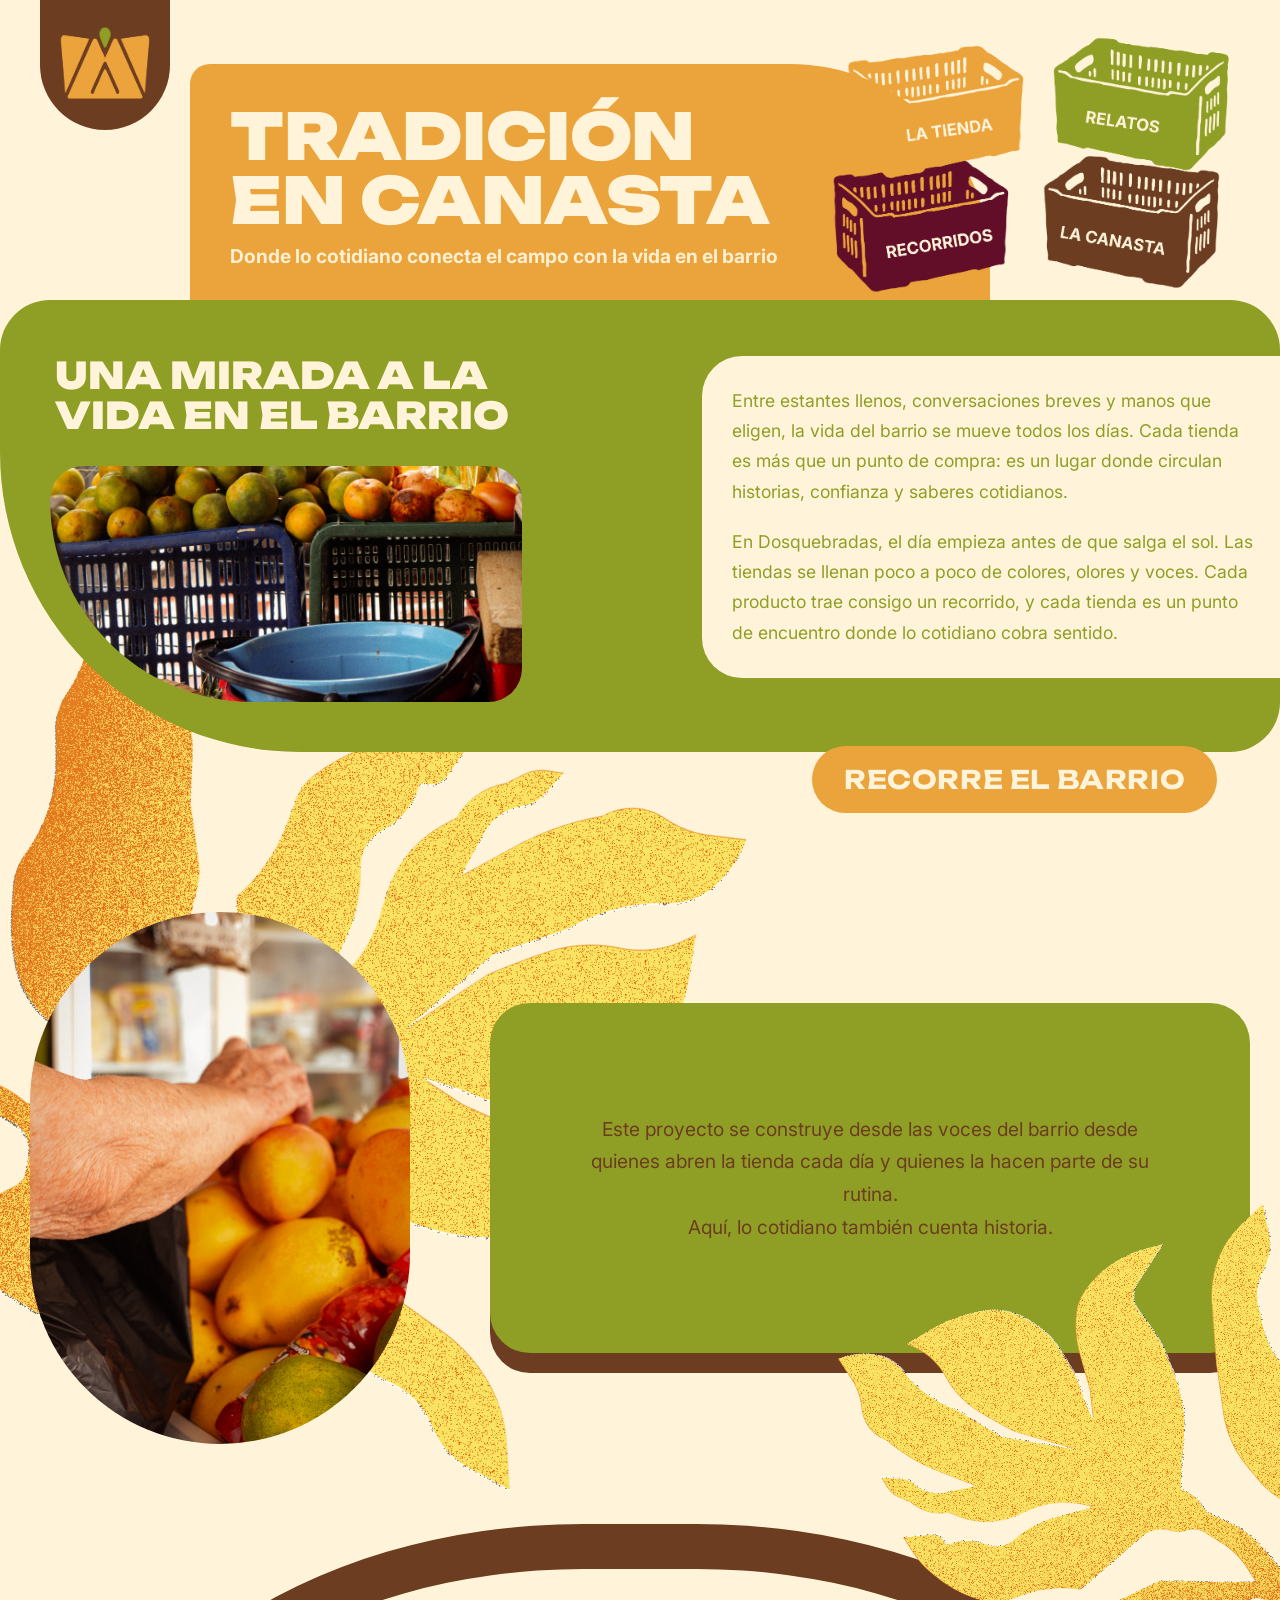
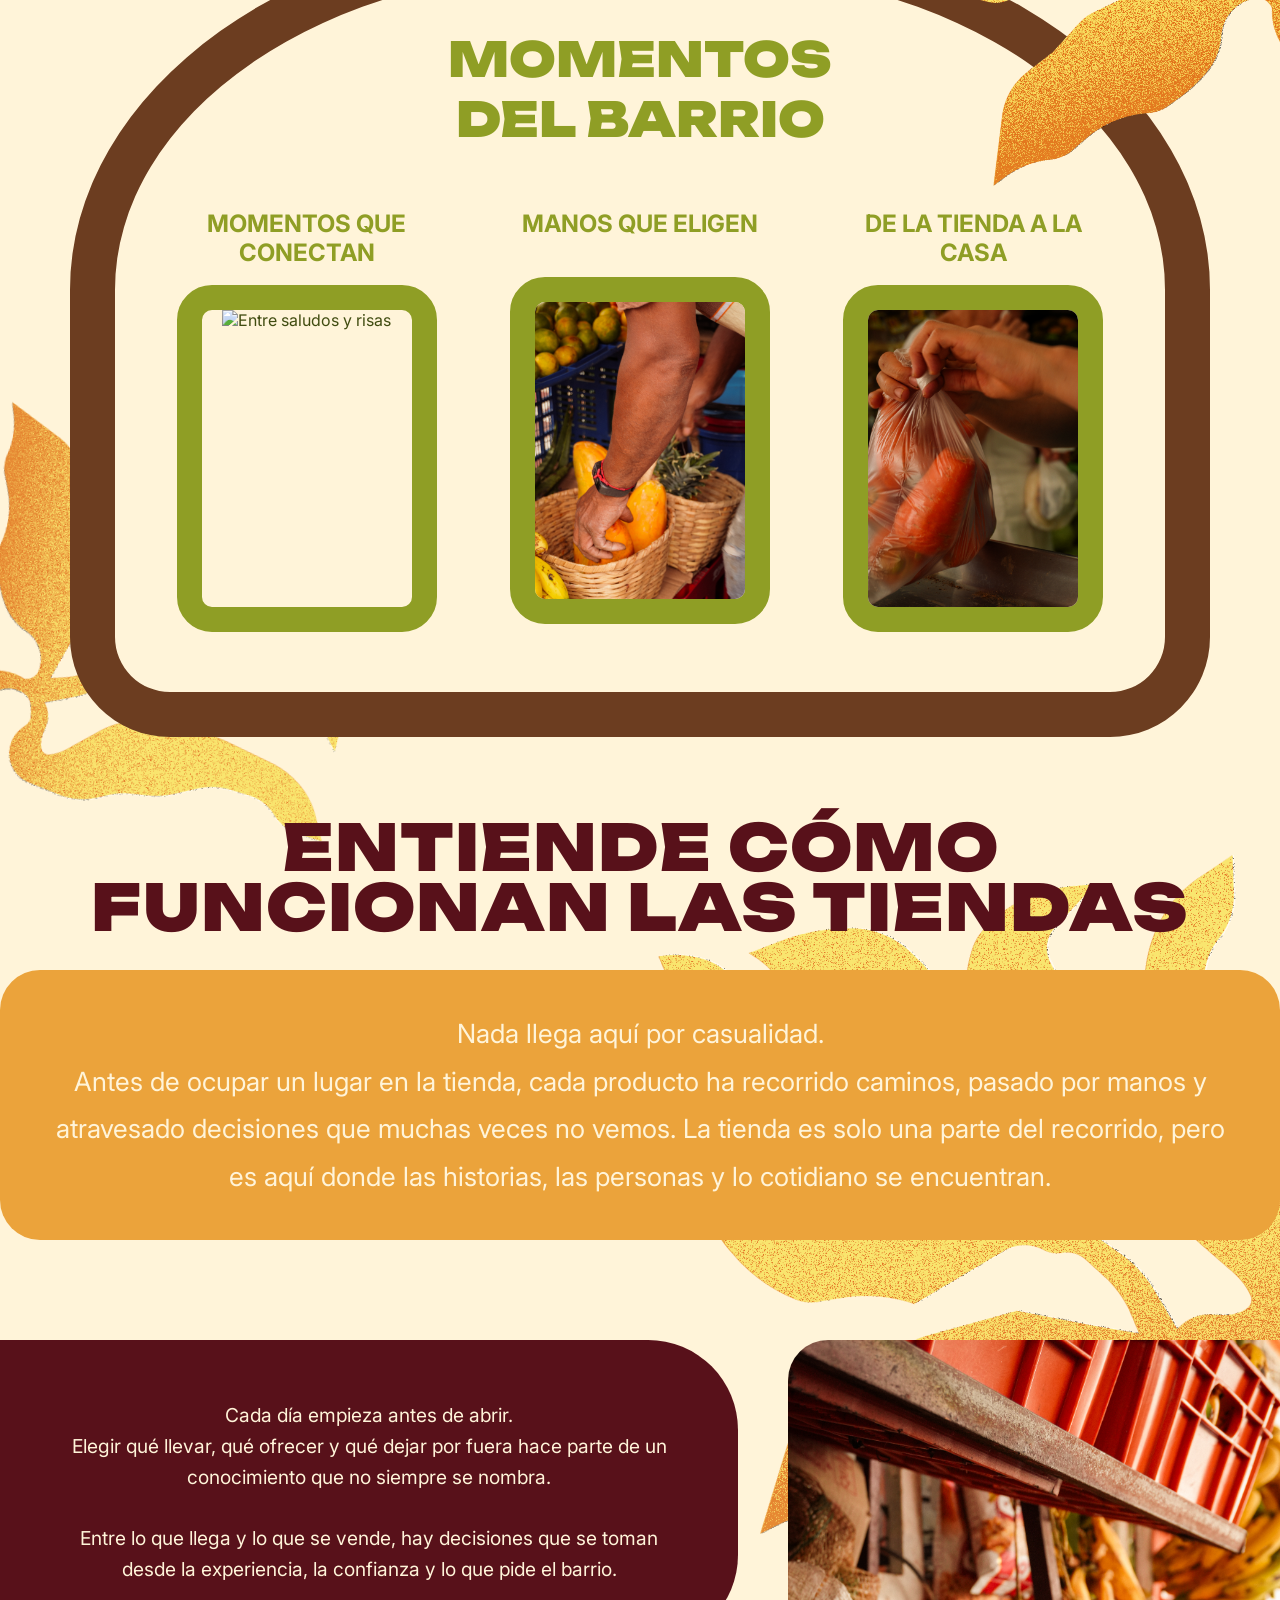
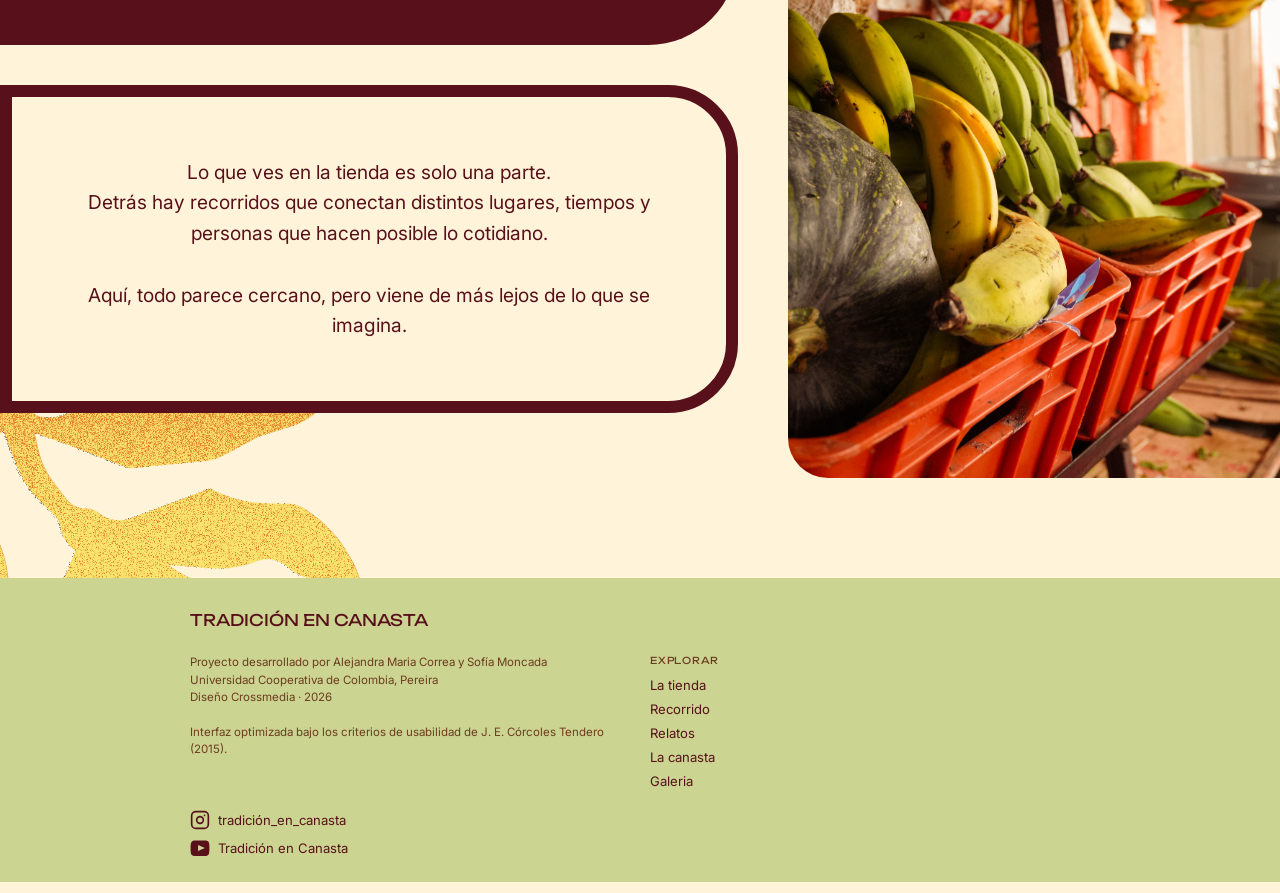
==== commit 3d7d92da: "Fix: Actualicé ilustraciones y revisión final de estilos del home, revisión de funcionamiento js Fea" ====
--- a/index.html
+++ b/index.html
@@ -48,6 +48,17 @@
 
         </nav>
 
+        <!-- Nav móvil overlay -->
+        <nav class="nav-mobile" id="navMobile" aria-hidden="true">
+            <button class="nav-mobile-cerrar" id="navCerrar" aria-label="Cerrar menú">✕</button>
+            <a href="#tienda"        class="nav-mobile-link" tabindex="-1">La tienda</a>
+            <a href="recorridos.html" class="nav-mobile-link" tabindex="-1">Recorridos</a>
+            <a href="relatos.html"   class="nav-mobile-link" tabindex="-1">Relatos</a>
+            <a href="canasta.html"   class="nav-mobile-link" tabindex="-1">La canasta</a>
+            <a href="galeria.html"   class="nav-mobile-link" tabindex="-1">Galería</a>
+        </nav>
+    
+
   </header>
 
 
@@ -65,8 +76,8 @@
       <div class="mirada-derecha">
         <div class="mirada-caja">
           <p>Entre estantes llenos, conversaciones breves y manos que eligen, la vida del barrio se mueve todos los días. Cada tienda es más que un punto de compra: es un lugar donde circulan historias, confianza y saberes cotidianos.</p>
-          <p>En Dosquebradas, el día empieza antes de que salga el sol. Las tiendas se llenan poco a poco de colores, olores y voces. Aquí no solo circulan alimentos, también pasan historias, relaciones y formas de vivir.</p>
-          <p>Cada producto trae consigo un recorrido, y cada tienda es un punto de encuentro donde lo cotidiano cobra sentido.</p>
+          <br>
+          <p>En Dosquebradas, el día empieza antes de que salga el sol. Las tiendas se llenan poco a poco de colores, olores y voces. Cada producto trae consigo un recorrido, y cada tienda es un punto de encuentro donde lo cotidiano cobra sentido.</p>
         </div>
         <a href="#" class="btn-capsula">Recorre el barrio</a>
       </div>
@@ -76,15 +87,17 @@
   <section class="narrativa" id="proyecto">
 
    <!-- hojas decorativas -->
-  <img class="hoja hoja-izq-arriba"
+        <img class="hoja hoja-izq-arriba"
        src="IMG/planta_gr_amarilla.png"
        alt="planta amarilla">
-
- 
+       <img src="IMG/planta_gr_amarilla.png"
+       alt=""
+       class="hoja hoja-der-abajo">
+
 
     <div class="narrativa-flex">
       <div class="narrativa-circulo">
-        <img src="IMG/general_nat_6.jpg" alt="Persona recolectando vegetales"/>
+        <img src="IMG/cliente_det_nat_4.jpg" alt="Persona recolectando vegetales"/>
       </div>
       <div class="narrativa-caja">
         <p>Este proyecto se construye desde las voces del barrio
@@ -99,6 +112,12 @@
        MOMENTOS DEL BARRIO
   ═══════════════════════════════════════════ -->
   <section class="momentos" id="encuentros">
+
+ <img src="IMG/planta_gr_amarilla.png"
+       alt=""
+       class="hoja-tienda hoja-momentos-izq">
+
+
     
     <div class="momentos-marco">
       <h2 class="momentos-titulo">Momentos<br>del barrio</h2>
@@ -106,23 +125,23 @@
       <div class="momentos-flex">
 
         <div class="momento">
-          <span class="momento-label">Entre saludos y risas</span>
+          <span class="momento-label">Momentos que conectan</span>
           <div class="momento-foto">
-            <img src="IMG/foto_plaza.JPG" alt="Entre saludos y risas"/>
+            <img src="IMG/cliente_nat_horiz_4.jpg" alt="Entre saludos y risas"/>
           </div>
         </div>
 
         <div class="momento">
           <span class="momento-label">Manos que eligen</span>
           <div class="momento-foto">
-            <img src="IMG/foto_cliente.JPG" alt="Manos que eligen"/>
+            <img src="IMG/entrada_tienda_al_2.jpg" alt="Manos que eligen"/>
           </div>
         </div>
 
         <div class="momento">
           <span class="momento-label">De la tienda a la casa</span>
           <div class="momento-foto">
-            <img src="IMG/foto_fruta2.JPG" alt="De la tienda a la casa"/>
+            <img src="IMG/manos_nat_1.jpg" alt="De la tienda a la casa"/>
           </div>
         </div>
 
@@ -135,6 +154,18 @@
   ═══════════════════════════════════════════ -->
 
   <section class="tiendas" id="tienda">
+
+   <!-- hojas decorativas -->
+
+    <img src="IMG/planta_gr_amarilla.png"
+       alt=""
+       class="hoja-tienda hoja-tienda-der">
+
+        <img src="IMG/planta_gr_amarilla.png"
+       alt=""
+       class="hoja-tienda hoja-tienda-izq">
+
+
 
     <h2 class="tiendas-titulo">Entiende cómo<br>funcionan las tiendas</h2>
 
@@ -178,20 +209,21 @@
   </div>
 
   <div class="tiendas-foto">
-    <img src="IMG/tienda_al_4.jpg" alt="">
+    <img src="IMG/canasta_al_3.jpg" alt="Estante con canastas">
   </div>
 
 </div>
 </section>
+
 
 <!-- FOOTER -->
 <footer class="footer">
   <div class="footer-inner">
     <div class="footer-brand">Tradición en Canasta</div>
     <div class="footer-grid">
-      <div>
-        <p class="footer-credits">Proyecto desarrollado por Alejandra Maria Correa y Sofía Moncada<br>Universidad Cooperativa de Colombia, Pereira<br>Diseño Crossmedia · 2026</p>
-      </div>
+        <div>
+            <p class="footer-credits">Proyecto desarrollado por Alejandra Maria Correa y Sofía Moncada<br>Universidad Cooperativa de Colombia, Pereira<br>Diseño Crossmedia · 2026<br> <br> Interfaz optimizada bajo los criterios de usabilidad de J. E. Córcoles Tendero (2015).</p>
+        </div>
       <div>
         <p class="footer-col-title">Explorar</p>
         <ul class="footer-col-links">
--- a/styles.css
+++ b/styles.css
@@ -8,6 +8,10 @@
 
 :root {
   --color-fondo-principal:    #FFF4D9;
+  --color-fondo-ticket:       #E1D0B7;
+  --color-resultado-verde:    #CBD491;
+  --color-resultado-marron:   #D0AC95;
+  --color-resultado-amarillo: #E8C97D;
   --color-caja-verde:         #8F9E25;
   --color-caja-amarillo:      #EBA33B;
   --color-caja-verde-claro:   #CBD491;
@@ -30,7 +34,9 @@
 
 }
 
-html { scroll-behavior: smooth; }
+html { scroll-behavior: smooth;
+  overflow-x: hidden;
+} 
 
 body {
   font-family: var(--fuente-textos);
@@ -41,7 +47,98 @@
  a{
     text-decoration: none;
  }
-/* -- HERO -- */
+
+ 
+ 
+/* =============================================
+   HAMBURGUESA — oculta en desktop
+   ============================================= */
+.hamburguesa {
+  display: none;
+  position: fixed;
+  top: 16px;
+  right: 16px;
+  z-index: 200;
+  background: var(--color-caja-marron);
+  border: none;
+  border-radius: 12px;
+  width: 48px;
+  height: 48px;
+  flex-direction: column;
+  align-items: center;
+  justify-content: center;
+  gap: 6px;
+  cursor: pointer;
+  padding: 0;
+  transition: background 0.2s;
+}
+ 
+.hamburguesa span {
+  display: block;
+  width: 24px;
+  height: 2.5px;
+  background: var(--color-titulo-principal);
+  border-radius: 2px;
+  transition: transform 0.28s ease, opacity 0.2s ease;
+}
+ 
+.hamburguesa.activo span:nth-child(1) { transform: translateY(8.5px) rotate(45deg); }
+.hamburguesa.activo span:nth-child(2) { opacity: 0; transform: scaleX(0); }
+.hamburguesa.activo span:nth-child(3) { transform: translateY(-8.5px) rotate(-45deg); }
+ 
+ 
+/* =============================================
+   NAV MOBILE OVERLAY
+   ============================================= */
+.nav-mobile {
+  display: none;
+  position: fixed;
+  inset: 0;
+  background: var(--color-caja-marron);
+  z-index: 190;
+  flex-direction: column;
+  align-items: center;
+  justify-content: center;
+  gap: 28px;
+  opacity: 0;
+  pointer-events: none;
+  transition: opacity 0.3s ease;
+}
+ 
+.nav-mobile.activo {
+  opacity: 1;
+  pointer-events: all;
+}
+ 
+.nav-mobile-cerrar {
+  position: absolute;
+  top: 20px;
+  right: 20px;
+  background: none;
+  border: none;
+  font-size: 2rem;
+  color: var(--color-titulo-principal);
+  cursor: pointer;
+  line-height: 1;
+  padding: 4px 10px;
+}
+ 
+.nav-mobile-link {
+  font-family: var(--fuente-titulos);
+  font-size: clamp(1.8rem, 6vw, 2.6rem);
+  font-weight: 900;
+  text-transform: uppercase;
+  color: var(--color-titulo-principal);
+  letter-spacing: 1px;
+  transition: opacity 0.15s;
+}
+ 
+.nav-mobile-link:hover { opacity: 0.65; }
+ 
+ 
+/* =============================================
+   HERO
+   ============================================= */
 .hero {
   display: grid;
   grid-template-columns: 1fr 350px;
@@ -51,9 +148,10 @@
   position: relative;
   padding: 40px 60px;
 }
-
+ 
+/* --- Logo --- */
 .logo {
-  position: absolute;
+  position: fixed;
   top: 0;
   left: 40px;
   width: 130px;
@@ -65,33 +163,30 @@
   align-items: center;
   justify-content: center;
   cursor: pointer;
-  z-index: 3;
-
-  
-}
-.logo-img { 
-    width: 100%; 
-    height: 100%; 
-}
+  z-index: 20;
+}
+ 
+.logo-img {
+  width: 100%;
+  height: 100%;
+}
+ 
 .logo img:hover { transform: scale(1.06) translateY(-4px); }
-
+ 
+/* --- Hero contenido --- */
 .hero-contenido {
   width: 100%;
   max-width: 800px;
   margin-left: 130px;
-
   height: 85%;
-  
   justify-self: start;
-
   border-radius: 20px 200px 20px 20px;
   background-color: var(--color-caja-amarillo);
-
   position: relative;
   z-index: 2;
   padding: 40px 0 50px 40px;
 }
-
+ 
 .hero-titulo {
   font-family: var(--fuente-titulos);
   font-weight: 900;
@@ -100,36 +195,34 @@
   text-transform: uppercase;
   line-height: 1;
   letter-spacing: -0.5px;
-  
-}
-
+}
+ 
 .hero-subtitulo {
   margin-top: 10px;
   font-family: var(--fuente-textos);
-  font-weight:700;
-  font-size: clamp(1.2rem, 2.2vw, 1.2rem);
+  font-weight: 700;
+  font-size: clamp(1rem, 2.2vw, 1.2rem);
   color: var(--color-titulo-principal);
   opacity: 0.95;
   line-height: 1.5;
   max-width: 90%;
 }
-
-/* ── CANASTAS ── */
+ 
+ 
+/* =============================================
+   CANASTAS — solo desktop
+   ============================================= */
 .hero-canastas {
   position: absolute;
-
-left:auto;
-  right:40px;
-
+  left: auto;
+  right: 40px;
   z-index: 4;
-
   width: 420px;
   height: 420px;
-
   display: grid;
   grid-template-columns: 1fr 1fr;
 }
-
+ 
 .canasta {
   display: flex;
   flex-direction: column;
@@ -139,61 +232,34 @@
   transition: transform 0.18s ease;
   position: relative;
 }
-
+ 
 .canasta:hover { transform: scale(1.06) translateY(-4px); }
-
-#canasta-tienda {
-  grid-column: 1;
-  grid-row: 1;
-  margin-top: 20px;
-  margin-right: -10px;
-  z-index: 4;
-}
-
-#canasta-recorridos {
-  grid-column: 1;
-  grid-row: 2;
-  margin-top: -180px;
-  margin-left: -10px;
-  z-index: 3;
-}
-
-#canasta-relatos {
-  grid-column: 2;
-  grid-row: 1;
-  margin-top: 10px;
-  margin-right: -10px;
-  z-index: 2;
-  
-}
-
-#canasta-canasta {
-  grid-column: 2;
-  grid-row: 2;
-  margin-top: -180px;
-  margin-left: -10px;
-  z-index: 1;
-}
-
+ 
+#canasta-tienda    { grid-column: 1; grid-row: 1; margin-top: 20px;   margin-right: -10px; z-index: 4; }
+#canasta-recorridos{ grid-column: 1; grid-row: 2; margin-top: -180px; margin-left:  -10px; z-index: 3; }
+#canasta-relatos   { grid-column: 2; grid-row: 1; margin-top: 10px;   margin-right: -10px; z-index: 2; }
+#canasta-canasta   { grid-column: 2; grid-row: 2; margin-top: -180px; margin-left:  -10px; z-index: 1; }
+ 
 .canasta-img {
   width: 100%;
   height: auto;
-  object-fit:contain;
-}
-
-/* -- UNA MIRADA -- */
-
+  object-fit: contain;
+}
+ 
+ 
+/* =============================================
+   MIRADA
+   ============================================= */
 .mirada {
   background-color: var(--color-caja-verde);
   border-radius: 50px 50px 50px 300px;
-  margin: 40px;
+  margin: 40px 0 20px 0;
   padding: 25px 25px;
-
   position: relative;
   top: -140px;
   z-index: 3;
 }
-
+ 
 .mirada-titulo {
   font-family: var(--fuente-titulos);
   font-weight: 900;
@@ -203,7 +269,7 @@
   line-height: 1.1;
   padding: 30px;
 }
-
+ 
 .mirada-contenido {
   display: grid;
   grid-template-columns: 40% 1fr;
@@ -211,7 +277,7 @@
   padding: 0 25px 25px 25px;
   gap: 90px;
 }
-
+ 
 .mirada-foto {
   width: 100%;
   height: 100%;
@@ -219,13 +285,13 @@
   border-radius: 50px 50px 50px 300px;
   overflow: hidden;
 }
-
+ 
 .mirada-foto img {
   width: 100%;
   height: 100%;
   object-fit: cover;
 }
-
+ 
 .mirada-derecha {
   display: flex;
   flex-direction: column;
@@ -233,34 +299,34 @@
   justify-content: space-between;
   position: relative;
 }
-
+ 
 .mirada-caja {
   background-color: var(--color-fondo-principal);
   border-radius: 40px;
   padding: 30px;
-  
   display: flex;
   flex-direction: column;
-  margin-right: -90px;
+  transform: translateX(90px);
+  margin-right: 0;
   margin-top: -110px;
 }
-
+ 
 .mirada-caja p {
   font-family: var(--fuente-textos);
-  font-size: clamp(1.2rem, 2vw, 0.89rem);
+  font-size: clamp(0.9rem, 1.4vw, 1.1rem);
   line-height: 1.72;
   color: var(--color-texto-secundario);
   text-align: left;
   width: 95%;
 }
-
+ 
 .btn-capsula {
-  display: flex;
+  display: inline-flex;
   align-self: flex-end;
   background-color: var(--color-boton-secundario);
   color: var(--color-titulo-principal);
   font-family: var(--fuente-titulos);
-  font-size: clamp(1.75rem, 2.45vw, 1.92rem);
+  font-size: clamp(1.2rem, 2vw, 1.92rem);
   font-weight: 700;
   letter-spacing: 0.6px;
   text-transform: uppercase;
@@ -268,130 +334,127 @@
   border-radius: 999px;
   border: none;
   cursor: pointer;
-  transition: background-color 0.2s, transform 0.;
-  position: absolute;
-  top: 270px;
+  transition: background-color 0.2s, transform 0.2s;
+  position: absolute;
+  top: 280px;
   left: 200px;
 }
+ 
 .btn-capsula:hover {
   background-color: var(--color-boton-hover-secundario);
   transform: scale(1.04);
 }
-
-
-/* NARRATIVA */
-
-.narrativa{
+ 
+ 
+/* =============================================
+   NARRATIVA
+   ============================================= */
+.narrativa {
   position: relative;
-  margin: 30px;
-}
- /*
-.narrativa::before {
-  content: "";
-  position: absolute;
-  inset: 0;
-  background-image: url("IMG/planta_gr_amarilla.png");
-  background-size: auto;
-
-}
-  */
-.narrativa-flex{
+  margin: 0 30px;
+}
+ 
+.narrativa-flex {
   display: grid;
   grid-template-columns: 420px 1fr;
-
-  align-items: center;
-  gap: 80px;
-
+  align-items: center;
+  gap: 40px;
   position: relative;
   z-index: 2;
 }
-
-.narrativa-circulo{
-  width: 100%;
+ 
+.narrativa-circulo {
+  width: 380px;
   aspect-ratio: 5/7;
-
   border-radius: 220px;
   overflow: hidden;
 }
-
-.narrativa-circulo img{
+ 
+.narrativa-circulo img {
   width: 100%;
   height: 100%;
   object-fit: cover;
 }
-
-.narrativa-caja{
+ 
+.narrativa-caja {
   position: relative;
   background: var(--color-caja-verde);
   border-radius: 40px;
   padding: 80px;
-  min-height: 250px;
-
+  min-height: 350px;
   display: flex;
   align-items: center;
   justify-content: center;
 }
-
-
-.narrativa-caja::after{
+ 
+.narrativa-caja::after {
   content: "";
   position: absolute;
-
   left: 0;
   bottom: -20px;
-
   width: 100%;
   height: 100%;
-
   background: var(--color-caja-marron);
   border-radius: 40px;
   z-index: -1;
 }
-
-.narrativa-caja p{
+ 
+.narrativa-caja p {
   text-align: center;
   line-height: 1.7;
   color: var(--color-texto-light);
-}
-
-/* HOJAS */
-
-.hoja{
+  font-size: clamp(1rem, 1.8vw, 1.2rem);
+}
+ 
+ 
+/* =============================================
+   HOJAS DECORATIVAS
+   ============================================= */
+.hoja {
   position: absolute;
   z-index: 0;
 }
-
-
-.hoja.hoja-izq-arriba{
-  left: -200px;
+ 
+.hoja.hoja-izq-arriba {
+  left: 0;
   top: -300px;
   width: 950px;
-
-  transform: rotate(20deg) ;
-
-}
-
-.hoja.hoja-der-abajo{
-  left: 850px;
-  top: 300px;
-  width: 720px;
-
-  transform: rotate(180deg);
-}
-
-/* MOMENTOS DEL BARRIO */
+  transform: translateX(-200px) rotate(20deg);
+}
+ 
+.hoja.hoja-der-abajo {
+  width: 620px;
+  right: 0;
+  top: 290px;
+  transform: translateX(190px) rotate(250deg);
+  z-index: 6;
+}
+ 
+ 
+/* =============================================
+   MOMENTOS DEL BARRIO
+   ============================================= */
 .momentos {
   padding: 40px;
   margin: 40px 30px;
-}
-
+  position: relative;
+}
+ 
+.hoja-momentos-izq {
+  position: absolute;
+  width: 520px;
+  left: 0;
+  top: 500px;
+  transform: translateX(-120px) rotate(10deg);
+}
+ 
 .momentos-marco {
   border: 45px solid var(--color-caja-marron);
   border-radius: 45% 45% 100px 100px;
   padding: 60px 50px;
   background-color: var(--color-fondo-principal);
 }
-
+ 
 .momentos-titulo {
   text-align: center;
   font-family: var(--fuente-titulos);
@@ -401,52 +464,77 @@
   margin-bottom: 60px;
   text-transform: uppercase;
 }
-
+ 
 .momentos-flex {
   display: grid;
   grid-template-columns: repeat(3, 1fr);
   gap: 50px;
   align-items: start;
 }
-
+ 
 .momento {
   display: flex;
   flex-direction: column;
   align-items: center;
   text-align: center;
 }
-
+ 
 .momento-label {
   display: block;
   font-family: var(--fuente-textos);
-  font-size: 1.1rem;
+  font-size:clamp(1.1rem, 2vw, 1.5rem);
   font-weight: 700;
   color: var(--color-caja-verde);
+  text-transform: uppercase;
   margin-bottom: 18px;
   min-height: 50px;
 }
-
+ 
 .momento-foto {
   width: 100%;
   max-width: 260px;
-
   border: 25px solid var(--color-caja-verde);
   border-radius: 35px;
   overflow: hidden;
-
   aspect-ratio: 3 / 4;
 }
+ 
 .momento-foto img {
   width: 100%;
   height: 100%;
   object-fit: cover;
 }
-
-/* -- LAS TIENDAS -- */
-
+ 
+ 
+/* =============================================
+   TIENDAS
+   ============================================= */
 .tiendas {
-}
-
+  position: relative;
+}
+ 
+.hoja-tienda {
+  position: absolute;
+  z-index: -1;
+  opacity: 0.9;
+}
+ 
+.hoja-tienda-der {
+  position: absolute;
+  width: 800px;
+  right: -120px;
+  top: 0;
+  transform: rotate(-100deg);
+  max-width: none;
+}
+ 
+.hoja-tienda-izq {
+  left: 0;
+  top: 1050px;
+  width: 650px;
+  transform: translateX(-200px) rotate(90deg);
+}
+ 
 .tiendas-titulo {
   font-family: var(--fuente-titulos);
   font-weight: 900;
@@ -458,7 +546,7 @@
   letter-spacing: 1px;
   margin-bottom: 32px;
 }
-
+ 
 .tiendas-intro {
   width: min(1300px, 100%);
   margin: 0 auto 60px;
@@ -466,89 +554,79 @@
   border-radius: 40px;
   padding: 40px;
 }
+ 
 .tiendas-intro p {
   font-family: var(--fuente-textos);
-  font-size: clamp(1.5rem, 2.1vw, 1.65rem);
+  font-size: clamp(1.1rem, 2.1vw, 1.65rem);
   line-height: 1.8;
   color: var(--color-titulo-principal);
   text-align: center;
 }
-
+ 
 .tiendas-bloques {
   display: flex;
   flex-direction: column;
   gap: 16px;
 }
-.tiendas-contenedor{
+ 
+.tiendas-contenedor {
   display: grid;
   grid-template-columns: 1.2fr 0.8fr;
   gap: 50px;
   align-items: stretch;
-
   padding: 40px 0;
 }
-
-.tiendas-info{
+ 
+.tiendas-info {
   display: flex;
   flex-direction: column;
   gap: 40px;
 }
-
-.tiendas-bloque-vino{
+ 
+.tiendas-bloque-vino {
   background-color: var(--color-caja-vino);
   border-radius: 0 90px 90px 0;
   padding: 60px 70px;
-
   display: flex;
   align-items: center;
   justify-content: center;
 }
-
-.tiendas-texto p{
+ 
+.tiendas-texto p {
   font-family: var(--fuente-textos);
-  font-size: clamp(1rem, 1.5vw, 1.4rem);
-  line-height: 1.5;
+  font-size: clamp(0.95rem, 1.5vw, 1.4rem);
+  line-height: 1.6;
   text-align: center;
 }
-
-.tiendas-bloque-vino p{
-  color: var(--color-titulo-principal);
-}
-
-.tiendas-bloque-beige{
+ 
+.tiendas-bloque-vino p { color: var(--color-titulo-principal); }
+ 
+.tiendas-bloque-beige {
   background-color: var(--color-fondo-principal);
-
   border: 12px solid var(--color-caja-vino);
-
   border-radius: 0 70px 70px 0;
-
   padding: 60px 70px;
-
   display: flex;
   align-items: center;
   justify-content: center;
 }
-
-.tiendas-bloque-beige p{
-  color: var(--color-caja-vino);
-}
-
-.tiendas-foto{
+ 
+.tiendas-bloque-beige p { color: var(--color-caja-vino); }
+ 
+.tiendas-foto {
   width: 100%;
   height: 100%;
-
   overflow: hidden;
-
   border-radius: 40px 0 0 40px;
 }
-
-.tiendas-foto img{
+ 
+.tiendas-foto img {
   width: 100%;
   height: 100%;
   object-fit: cover;
   display: block;
 }
-
+ 
 
 /* ══════════════════════════════════════════════════════
    
@@ -1278,25 +1356,25 @@
 .ticket__bottom-tear {
   height: 18px;
   background:
-    radial-gradient(circle at 50% 0%, var(--color-fondo-principal) 8px, transparent 8px) 0 0 / 20px 18px repeat-x,
-    var(--color-fondo-principal);
+    radial-gradient(circle at 50% 0%, var(--color-fondo-ticket) 8px, transparent 8px) 0 0 / 20px 18px repeat-x,
+    var(--color-fondo-ticket);
   /* Se sobreescribe con el fondo del ticket */
 }
  
 .ticket__top-tear {
   background:
-    radial-gradient(circle at 50% 100%, var(--color-fondo-principal) 9px, #f0e8cc 9px) 0 0 / 22px 18px repeat-x;
+    radial-gradient(circle at 50% 100%, var(--color-fondo-ticket) 9px, #f0e8cc 9px) 0 0 / 22px 18px repeat-x;
   border-radius: 12px 12px 0 0;
 }
  
 .ticket__bottom-tear {
   background:
-    radial-gradient(circle at 50% 0%, var(--color-fondo-principal) 9px, #f0e8cc 9px) 0 0 / 22px 18px repeat-x;
+    radial-gradient(circle at 50% 0%, var(--color-fondo-ticket) 9px, #f0e8cc 9px) 0 0 / 22px 18px repeat-x;
   border-radius: 0 0 12px 12px;
 }
  
 .ticket__body {
-  background: #f7f0df;
+  background:var(--color-fondo-ticket);
   background-image:
     repeating-linear-gradient(
       0deg,
@@ -1603,7 +1681,7 @@
   width: 100%;
   max-width: 260px;
   margin: 0 auto;
-  opacity: 0.4;
+  opacity: 0.8;
 }
  
 .ticket__barcode svg {
@@ -1782,7 +1860,7 @@
  
 .resultado-canasta__intro {
   font-size: 0.82rem;
-  color: rgba(255,244,217,0.75);
+  color: var(--color-texto-light);
   font-style: italic;
   margin-bottom: 6px;
 }
@@ -1792,7 +1870,7 @@
   font-size: 0.6rem;
   text-transform: uppercase;
   letter-spacing: 0.14em;
-  color: rgba(255,244,217,0.6);
+  color: var(--color-texto-light);
   margin-bottom: 4px;
 }
  
@@ -1800,9 +1878,10 @@
   font-family: var(--fuente-titulos);
   font-size: clamp(1.1rem, 4vw, 1.6rem);
   font-weight: 900;
-  color: var(--color-titulo-principal);
+  color: var(--color-texto-light);
   line-height: 1.15;
   margin-bottom: 10px;
+  text-transform: uppercase;
 }
  
 /* Zona de la imagen de canasta */
@@ -1831,7 +1910,7 @@
  
 .resultado-canasta__descripcion {
   font-size: 0.88rem;
-  color: rgba(255,244,217,0.88);
+  color: var(--color-texto-light);
   line-height: 1.7;
   max-width: 380px;
   margin: 0 auto;
@@ -1851,7 +1930,7 @@
   align-items: center;
   gap: 8px;
   font-size: 0.8rem;
-  color: rgba(255,244,217,0.8);
+  color: var(--color-texto-light);
 }
  
 .resultado-canasta__dato strong {
@@ -1860,13 +1939,13 @@
 }
  
 /* Colores por tipo de canasta */
-.resultado-canasta--verde   .resultado-canasta__header { background: var(--color-caja-verde); }
+.resultado-canasta--verde   .resultado-canasta__header { background: var(--color-resultado-verde); }
 .resultado-canasta--verde   .resultado-canasta__datos  { background: rgba(0,0,0,0.15); }
  
-.resultado-canasta--marron  .resultado-canasta__header { background: var(--color-caja-marron); }
+.resultado-canasta--marron  .resultado-canasta__header { background: var(--color-resultado-marron); }
 .resultado-canasta--marron  .resultado-canasta__datos  { background: rgba(0,0,0,0.2); }
  
-.resultado-canasta--amarillo .resultado-canasta__header { background: var(--color-caja-amarillo); }
+.resultado-canasta--amarillo .resultado-canasta__header { background: var(--color-resultado-amarillo); }
 .resultado-canasta--amarillo .resultado-canasta__nombre { color: var(--color-caja-vino); }
 .resultado-canasta--amarillo .resultado-canasta__intro  { color: rgba(88,17,26,0.7); }
 .resultado-canasta--amarillo .resultado-canasta__tipo-label { color: rgba(88,17,26,0.55); }
@@ -2179,225 +2258,196 @@
   .foto-card--8 { width: 128px; height: 152px; top: 545px; right: 0; }
   .foto-card--9 { width: 132px; height: 142px; top: 560px; left: 1%; }
 }
-
 /* ══════════════════════════════════════
-   TIENDITA
+   TIENDITA – con imagen real
 ══════════════════════════════════════ */
 .tiendita {
+  max-width: 1500px;
+  margin: 80px auto 0;
+  padding: 0 16px 60px;
+}
+ 
+.tiendita__marco {
   position: relative;
-  max-width: 700px;
-  margin: 80px auto 0;
-  padding-bottom: 50px;
-}
-
-/* Canastas laterales decorativas */
-.tiendita__canasta-izq,
-.tiendita__canasta-der {
-  position: absolute;
-  top: 80px;
-  display: flex;
-  flex-direction: column;
-  gap: 2px;
-}
-
-.tiendita__canasta-izq { left: -30px; }
-.tiendita__canasta-der { right: -30px; }
-
-.tiendita__canasta-izq img,
-.tiendita__canasta-der img {
-  width: 36px;
-  opacity: 0.85;
-}
-
-@media (max-width: 780px) {
-  .tiendita__canasta-izq,
-  .tiendita__canasta-der { display: none; }
-}
-
-/* ── TECHO ── */
-.tiendita__techo {
-  background: var(--color-caja-marron);
-  border-radius: 16px 16px 0 0;
-  padding: 10px 20px 0;
-}
-
-.techo__banner {
+  width: 100%;
+}
+ 
+.tiendita__img-fondo {
+  display: block;
+  width: 100%;
+  height: auto;
+  mix-blend-mode: multiply; 
+  pointer-events: none;
+  user-select: none;
+}
+ 
+/*
+  Área de contenido superpuesta al "mostrador" beige de la ilustración.
+  La ilustración es ~1456×728 px.
+  Área beige: horizontalmente 22%–78%, verticalmente 26%–68%.
+  El botón vive en el 70%–82% vertical, centrado.
+  ↓ Ajusta estos % si tu imagen tiene proporciones distintas.
+*/
+.tiendita__contenido {
+  position: absolute;
+  top: 30%;
+  bottom: 32%;
+  left: 22%;
+  right: 22%;
   display: flex;
   align-items: center;
   justify-content: center;
-  gap: 16px;
-  padding: 10px 0 6px;
-}
-
-.techo__nombre {
-  font-family: var(--fuente-titulos);
-  font-size: clamp(1rem, 4vw, 1.5rem);
-  font-weight: 900;
-  color: var(--color-caja-amarillo);
-  letter-spacing: 0.04em;
-}
-
-.techo__banner span:not(.techo__nombre) {
-  color: var(--color-caja-amarillo);
-  font-size: 1.2rem;
-}
-
-/* Flecos del techo */
-.techo__flecos {
-  height: 20px;
-  background: repeating-linear-gradient(
-    90deg,
-    var(--color-caja-marron) 0,
-    var(--color-caja-marron) 12px,
-    var(--color-caja-amarillo) 12px,
-    var(--color-caja-amarillo) 14px,
-    var(--color-caja-marron) 14px,
-    var(--color-caja-marron) 26px
-  );
-  /* triángulos colgantes */
-  clip-path: polygon(
-    0% 0%, 4% 0%, 4% 60%, 6% 100%, 8% 60%, 8% 0%,
-    12% 0%, 12% 60%, 14% 100%, 16% 60%, 16% 0%,
-    20% 0%, 20% 60%, 22% 100%, 24% 60%, 24% 0%,
-    28% 0%, 28% 60%, 30% 100%, 32% 60%, 32% 0%,
-    36% 0%, 36% 60%, 38% 100%, 40% 60%, 40% 0%,
-    44% 0%, 44% 60%, 46% 100%, 48% 60%, 48% 0%,
-    52% 0%, 52% 60%, 54% 100%, 56% 60%, 56% 0%,
-    60% 0%, 60% 60%, 62% 100%, 64% 60%, 64% 0%,
-    68% 0%, 68% 60%, 70% 100%, 72% 60%, 72% 0%,
-    76% 0%, 76% 60%, 78% 100%, 80% 60%, 80% 0%,
-    84% 0%, 84% 60%, 86% 100%, 88% 60%, 88% 0%,
-    92% 0%, 92% 60%, 94% 100%, 96% 60%, 96% 0%,
-    100% 0%, 100% 0%
-  );
-}
-
-/* ── CUERPO TIENDITA ── */
-.tiendita__cuerpo {
-  background: #f5ecd5;
-  background-image:
-    repeating-linear-gradient(0deg, transparent, transparent 39px, rgba(108,61,32,0.06) 39px, rgba(108,61,32,0.06) 40px);
-  display: grid;
-  grid-template-columns: 1fr 2px 1fr;
-  padding: 32px 24px;
   gap: 0;
-  border-left: 4px solid var(--color-caja-marron);
-  border-right: 4px solid var(--color-caja-marron);
-}
-
+}
+ 
+.tiendita__footer {
+  position: absolute;
+  bottom: 13%;
+  left: 50%;
+  transform: translateX(-50%);
+  display: flex;
+  justify-content: center;
+  z-index: 2;
+  white-space: nowrap;
+}
+ 
+/* Separador vertical entre los dos productos */
 .tiendita__divisor {
+  flex-shrink: 0;
+  width: 1px;
+  align-self: stretch;
+  margin: 8px 0;
   background: repeating-linear-gradient(
     180deg,
     var(--color-caja-marron) 0,
-    var(--color-caja-marron) 8px,
-    transparent 8px,
-    transparent 14px
+    var(--color-caja-marron) 6px,
+    transparent 6px,
+    transparent 12px
   );
-  width: 2px;
   opacity: 0.3;
-  margin: 10px 0;
-}
-
+}
+ 
+/* ── Mobile: el contenido pasa a fluir normal ── */
+@media (max-width: 500px) {
+  .tiendita__contenido {
+    position: static;
+    flex-direction: column;
+    gap: 16px;
+    padding: 16px;
+    background: #f5ecd5;
+    border-radius: 0 0 14px 14px;
+  }
+  .tiendita__img-fondo {
+    border-radius: 14px 14px 0 0;
+  }
+  .tiendita__footer {
+    position: static;
+    transform: none;
+    padding: 16px 0 0;
+    justify-content: center;
+  }
+  .tiendita__divisor {
+    width: 80%;
+    height: 1px;
+    align-self: auto;
+  }
+}
+ 
 /* ── PRODUCTO ── */
 .producto {
   display: flex;
   flex-direction: column;
   align-items: center;
-  gap: 12px;
-  padding: 0 12px;
-}
-
+  gap: 8px;
+  padding: 0 10px;
+  flex: 1;
+  min-width: 0;
+}
+ 
 .producto__cat {
   font-family: var(--fuente-titulos);
-  font-size: 0.7rem;
+  font-size: clamp(0.55rem, 1.5vw, 0.7rem);
   font-weight: 700;
-  color: var(--color-caja-amarillo);
+  color: var(--color-caja-marron);
   text-transform: uppercase;
   letter-spacing: 0.12em;
 }
-
+ 
 .producto__btn {
   background: none;
   border: none;
   cursor: pointer;
   padding: 0;
-  border-radius: 16px;
+  border-radius: 12px;
   overflow: hidden;
   transition: transform 0.25s ease, box-shadow 0.25s ease;
 }
-
+ 
 .producto__btn:hover {
   transform: translateY(-6px) rotate(-1deg);
   box-shadow: 0 12px 32px rgba(88,17,26,0.2);
 }
-
+ 
 .producto__img-wrap {
-  width: 130px;
-  height: 130px;
-  border-radius: 14px;
+  width: clamp(120px, 16vw, 160px);
+  height: clamp(120px, 16vw, 160px);
+  border-radius: 12px;
   overflow: hidden;
   background: #d4c9a8;
   display: flex;
   align-items: center;
   justify-content: center;
 }
-
+ 
 .producto__img-wrap img {
   width: 100%;
   height: 100%;
+  margin: 10px;
   object-fit: cover;
 }
-
+ 
 .producto__img-wrap--placeholder::after {
   content: '📦';
-  font-size: 2.5rem;
-}
-
+  font-size: 2rem;
+}
+ 
 .producto__desc {
-  font-size: 0.78rem;
+  font-size: clamp(0.62rem, 1.4vw, 0.76rem);
   color: var(--color-texto-principal);
-  line-height: 1.55;
+  line-height: 1.45;
   text-align: center;
-  max-width: 160px;
-}
-
-/* ── FOOTER TIENDITA ── */
-.tiendita__footer {
-  background: var(--color-caja-marron);
-  border-radius: 0 0 16px 16px;
-  padding: 18px 20px;
-  display: flex;
-  justify-content: center;
-  border-left: 4px solid var(--color-caja-marron);
-  border-right: 4px solid var(--color-caja-marron);
-}
-
+  max-width: 140px;
+}
+ 
+/* ── FOOTER TIENDITA: BOTÓN COMPRAR ── */
 .btn-comprar {
   display: flex;
   align-items: center;
-  gap: 10px;
+  gap: 8px;
   background: var(--color-caja-vino);
   color: var(--color-titulo-principal);
   border: none;
   border-radius: 50px;
-  padding: 12px 32px;
+  padding: 10px 26px;
   font-family: var(--fuente-titulos);
-  font-size: 0.75rem;
+  font-size: clamp(0.6rem, 1.8vw, 0.75rem);
   font-weight: 700;
   letter-spacing: 0.08em;
   text-transform: uppercase;
   cursor: pointer;
   position: relative;
   transition: background 0.25s, transform 0.15s;
-}
-
+  white-space: nowrap;
+  box-shadow: 0 4px 14px rgba(88,17,26,0.35);
+}
+ 
 .btn-comprar:hover {
   background: var(--color-caja-amarillo);
   transform: translateY(-2px);
 }
-
+ 
 .btn-comprar__icono { font-size: 1.1rem; }
-
+ 
 .btn-comprar__badge {
   position: absolute;
   top: -8px;
@@ -2416,17 +2466,17 @@
   border: 2px solid var(--color-caja-marron);
   transition: transform 0.2s;
 }
-
+ 
 .btn-comprar__badge.bump {
   animation: badge-bump 0.3s ease;
 }
-
+ 
 @keyframes badge-bump {
   0%   { transform: scale(1); }
   50%  { transform: scale(1.5); }
   100% { transform: scale(1); }
 }
-
+ 
 /* ══════════════════════════════════════
    POPUP OVERLAY
 ══════════════════════════════════════ */
@@ -2441,17 +2491,17 @@
   padding: 20px;
   backdrop-filter: blur(3px);
 }
-
+ 
 .popup-overlay.abierto {
   display: flex;
   animation: fade-in 0.25s ease;
 }
-
+ 
 @keyframes fade-in {
   from { opacity: 0; }
   to   { opacity: 1; }
 }
-
+ 
 .popup {
   background: #faf4e1;
   background-image: repeating-linear-gradient(0deg, transparent, transparent 31px, rgba(108,61,32,0.05) 31px, rgba(108,61,32,0.05) 32px);
@@ -2465,14 +2515,14 @@
   box-shadow: 0 20px 60px rgba(88,17,26,0.25);
   animation: popup-up 0.3s cubic-bezier(.4,0,.2,1);
 }
-
+ 
 @keyframes popup-up {
   from { transform: translateY(30px); opacity: 0; }
   to   { transform: translateY(0);    opacity: 1; }
 }
-
+ 
 .popup--carrito { max-width: 420px; }
-
+ 
 .popup__cerrar {
   position: absolute;
   top: 12px;
@@ -2490,22 +2540,22 @@
   justify-content: center;
   transition: background 0.2s;
 }
-
+ 
 .popup__cerrar:hover { background: var(--color-caja-marron); }
-
+ 
 .popup__titulo {
   font-family: var(--fuente-titulos);
   font-size: 1.1rem;
   color: var(--color-caja-vino);
   margin-bottom: 4px;
 }
-
+ 
 .popup__subtitulo {
   font-size: 0.82rem;
   color: var(--color-texto-principal);
   margin-bottom: 20px;
 }
-
+ 
 /* Grid de productos en popup */
 .popup__grid {
   display: grid;
@@ -2513,11 +2563,11 @@
   gap: 12px;
   margin-bottom: 20px;
 }
-
+ 
 .popup__grid--sellos {
   grid-template-columns: repeat(3, 1fr);
 }
-
+ 
 /* Tarjeta de item seleccionable */
 .popup-item {
   border-radius: 14px;
@@ -2528,13 +2578,13 @@
   background: #e8e0cc;
   position: relative;
 }
-
+ 
 .popup-item:hover { transform: translateY(-4px); }
-
+ 
 .popup-item.seleccionado {
   border-color: var(--color-caja-verde);
 }
-
+ 
 .popup-item.seleccionado::after {
   content: '✓';
   position: absolute;
@@ -2551,19 +2601,19 @@
   justify-content: center;
   font-weight: 700;
 }
-
+ 
 .popup-item__img {
   aspect-ratio: 4/3;
   background: #d4c9a8;
   overflow: hidden;
 }
-
+ 
 .popup-item__img img {
   width: 100%;
   height: 100%;
   object-fit: cover;
 }
-
+ 
 .popup-item__nombre {
   font-size: 0.72rem;
   font-family: var(--fuente-titulos);
@@ -2571,14 +2621,14 @@
   padding: 6px 8px;
   line-height: 1.3;
 }
-
+ 
 .popup-item__precio {
   font-size: 0.7rem;
   color: var(--color-caja-marron);
   padding: 0 8px 8px;
   font-weight: 600;
 }
-
+ 
 .popup__footer {
   display: flex;
   align-items: center;
@@ -2587,16 +2637,16 @@
   border-top: 1px dashed rgba(108,61,32,0.3);
   padding-top: 14px;
 }
-
+ 
 .popup__seleccionados {
   font-size: 0.82rem;
   color: var(--color-texto-principal);
 }
-
+ 
 .popup__seleccionados strong {
   color: var(--color-caja-vino);
 }
-
+ 
 /* Botones pill */
 .btn-pill {
   display: inline-flex;
@@ -2613,27 +2663,27 @@
   cursor: pointer;
   transition: background 0.2s, transform 0.15s;
 }
-
+ 
 .btn-pill--verde {
   background: var(--color-caja-verde);
   color: var(--color-titulo-principal);
 }
-
+ 
 .btn-pill--verde:hover {
   background: var(--color-boton-hover-principal);
   transform: translateY(-2px);
 }
-
+ 
 .btn-pill--vino {
   background: var(--color-caja-vino);
   color: var(--color-titulo-principal);
 }
-
+ 
 .btn-pill--vino:hover {
   background: #7a1825;
   transform: translateY(-2px);
 }
-
+ 
 /* ── CARRITO ── */
 .carrito__lista {
   display: flex;
@@ -2643,7 +2693,7 @@
   max-height: 240px;
   overflow-y: auto;
 }
-
+ 
 .carrito__item {
   display: flex;
   align-items: center;
@@ -2653,14 +2703,14 @@
   padding: 10px 14px;
   gap: 10px;
 }
-
+ 
 .carrito__item-nombre {
   font-size: 0.82rem;
   color: var(--color-texto-principal);
   font-weight: 500;
   flex: 1;
 }
-
+ 
 .carrito__item-tipo {
   font-size: 0.68rem;
   color: var(--color-caja-marron);
@@ -2668,7 +2718,7 @@
   padding: 2px 8px;
   border-radius: 20px;
 }
-
+ 
 .carrito__item-quitar {
   background: none;
   border: none;
@@ -2679,9 +2729,9 @@
   border-radius: 4px;
   transition: background 0.15s;
 }
-
+ 
 .carrito__item-quitar:hover { background: rgba(88,17,26,0.1); }
-
+ 
 .carrito__vacio {
   text-align: center;
   padding: 24px 0;
@@ -2689,7 +2739,7 @@
   color: #a09060;
   line-height: 1.6;
 }
-
+ 
 .carrito__footer {
   border-top: 1px dashed rgba(108,61,32,0.3);
   padding-top: 14px;
@@ -2699,22 +2749,22 @@
   gap: 12px;
   flex-wrap: wrap;
 }
-
+ 
 .carrito__total {
   font-size: 0.85rem;
   color: var(--color-texto-principal);
 }
-
+ 
 .carrito__total strong {
   color: var(--color-caja-vino);
   font-family: var(--fuente-titulos);
   font-size: 1rem;
 }
-
+ 
 .btn-whatsapp {
   text-decoration: none;
 }
-
+ 
 /* ══════════════════════════════════════
    FOOTER
 ══════════════════════════════════════ */
@@ -2886,179 +2936,223 @@
   }
 }
 
-/* ══════════════════════════════════════════════════════
-   ANIMACIONES (main.js)
-══════════════════════════════════════════════════════ */
-
-
-/* ══════════════════════════════════════════════════════
-   RESPONSIVE — tablet ≤ 900px
-══════════════════════════════════════════════════════ */
-@media (max-width: 900px) {
-
-  .hero { min-height: 300px; }
-  .hero-contenido { width: 68%; }
-  .hero-canastas { width: clamp(210px, 32%, 300px); }
-
-  .mirada { margin: 22px 14px 0; padding: 34px 28px 44px; border-radius: 30px 30px 30px 100px; }
-  .mirada__flex { grid-template-columns: 42% 1fr; gap: 18px; }
-
-  .entiende__titulo { font-size: clamp(1.5rem, 4vw, 2.8rem); }
-  .entiende__bloque--vino { grid-template-columns: 1fr 1fr; }
-
-  .footer__inner { grid-template-columns: 1.2fr 1fr 0.9fr; gap: 24px; }
-}
-
-
-/* ══════════════════════════════════════════════════════
-   RESPONSIVE — móvil ≤ 640px
-══════════════════════════════════════════════════════ */
-@media (max-width: 640px) {
-
-  /* Hero */
+/* =============================================
+   RESPONSIVE — TABLET  (≤ 1024px)
+   Canastas se ocultan, aparece hamburguesa
+   ============================================= */
+@media (max-width: 1024px) {
+ 
+  /* Mostrar botón hamburguesa */
+  .hamburguesa { display: flex; }
+ 
+  /* Mostrar overlay al activarse */
+  .nav-mobile { display: flex; }
+ 
+  /* Ocultar canastas */
+  .hero-canastas { display: none; }
+ 
+  /* Hero: columna única */
   .hero {
-    display: flex;
-    flex-direction: column;
-    min-height: auto;
-    padding-bottom: 16px;
-  }
-  .hero__blob {
-    position: relative;
+    grid-template-columns: 1fr;
+    margin: 0 40px;
+    min-height: unset;
+  }
+
+  /* Logo más pequeño */
+  .logo {
+    width: 100px;
+    height: 100px;
+    left: 10px;
+  }
+ 
+  /* Hero contenido ocupa todo el ancho */
+  .hero-contenido {
+    margin-left: 20px;
+    padding: 25px 20px 100px 40px;
+    border-radius: 16px 100px 16px 16px;
+    max-width: 100%;
+  }
+ 
+  /* Mirada: sin pull up, columna única */
+  .mirada {
+    top: -95px;
+    margin: 0 15px;
+    border-radius: 30px 30px 30px 30px;
+  }
+ 
+  .mirada-titulo { padding: 20px 20px 10px; }
+ 
+  .mirada-contenido {
+    grid-template-columns: 1fr;
+    gap: 24px;
+    padding: 0 20px 20px 20px;
+  }
+ 
+  .mirada-foto {
     width: 100%;
-    min-height: auto;
-    border-radius: 0 0 46% 46% / 0 0 24% 24%;
-    padding-bottom: 20px;
-    flex-shrink: 0;
-  }
-  .hero__content {
-    padding: 108px 22px 22px 22px;
-  }
-  .hero__canastas {
-    position: relative;
-    top: auto; right: auto;
-    width: 100%;
-    grid-template-columns: repeat(4, 1fr);
-    grid-template-rows: auto;
-    padding: 12px 10px 0;
-    gap: 2px;
-  }
-  #canasta__tienda,
-  #canasta__canasta,
-  #canasta__relatos,
-  #canasta__recorridos {
+    aspect-ratio: 18 / 9;
+    border-radius: 20px 100px 20px 100px;
+  }
+ 
+  .mirada-derecha { gap: 24px; }
+ 
+  .mirada-caja {
+    transform: none;
+    margin-top: 0;
+  }
+ 
+  .mirada-caja p { font-size: clamp(0.95rem, 2vw, 1.1rem); }
+ 
+  .btn-capsula {
+    position: static;
+    align-self: center;
+    margin-top: 16px;
+    font-size: clamp(1.1rem, 3vw, 1.5rem);
+    padding: 14px 28px;
+  }
+ 
+  /* Narrativa: apilada */
+  .narrativa { margin: 0 15px; }
+ 
+  .narrativa-flex {
+    grid-template-columns: 40% 2fr;
+    gap: 10px;
+  }
+ 
+  .narrativa-circulo {
+    width: min(600px, 85%);
+    margin: 0 ;
+    border-radius: 180px;
+    aspect-ratio: 5/7;
+  }
+ 
+  .narrativa-caja {
+    padding: 44px 32px;
+    min-height: unset;
+  }
+ 
+  /* Momentos: 2 columnas en tablet */
+  .momentos { padding: 20px 8px; margin: 24px 0; }
+ 
+  .momentos-marco {
+    border-width: 18px;
+    padding: 32px 20px;
+    border-radius: 32% 32% 60px 60px;
+  }
+ 
+  .momentos-titulo { margin-bottom: 36px; }
+ 
+  .momentos-flex {
+    grid-template-columns: repeat(3, 1fr);
+    gap: 20px;
+  }
+ 
+  /* Centrar el 3er momento si queda solo */
+  .momento:last-child:nth-child(odd) {
+    grid-column: 1 / -1;
+    max-width: 200px;
+    margin: 0 auto;
+  }
+ 
+  .momento-label { 
+    font-size: 0.95rem; 
+    min-height: unset ; 
+    margin-bottom: 12px; 
+}
+ 
+  .momento-foto { 
+    border-width: 14px; 
+    border-radius: 24px;
+    max-width: 150px; }
+ 
+  /* Tiendas: apiladas */
+  .tiendas-contenedor {
+    grid-template-columns: 1fr;
+    gap: 20px;
+    padding: 20px 0;
+  }
+ 
+  /* Foto arriba en mobile */
+  .tiendas-foto {
+    order: -1;
+    border-radius: 40px;
+    aspect-ratio: 16 / 8;
+    height: auto;
+  }
+ 
+  .tiendas-bloque-vino,
+  .tiendas-bloque-beige {
+    border-radius: 40px;
+    padding: 36px 28px;
+  }
+ 
+  .tiendas-intro { padding: 28px 20px; margin-bottom: 32px; }
+ 
+  /* Hojas: ocultar para evitar overflow horizontal */
+  .hoja,
+  .hoja-momentos-izq,
+  .hoja-tienda { display: none; }
+}
+ 
+ 
+/* =============================================
+   RESPONSIVE — MÓVIL  (≤ 600px)
+   ============================================= */
+@media (max-width: 600px) {
+ 
+  .logo {
+    width: 80px;
+    height: 80px;
+    left: 12px;
+  }
+ 
+  .hero { padding: 16px 12px 36px; }
+ 
+  .hero-contenido {
+    padding: 40px 16px 50px 16px;
+    border-radius: 14px 90px 14px 14px;
+  }
+ 
+  .hero-titulo { font-size: clamp(2.2rem, 9vw, 3rem); }
+ 
+  .hero-subtitulo { font-size: clamp(0.95rem, 3.5vw, 1.1rem); }
+ 
+  /* Mirada */
+  .mirada { border-radius: 16px 16px 16px 50px; }
+  .mirada-titulo { font-size: clamp(1.3rem, 5vw, 1.8rem); padding: 16px 16px 8px; }
+  .mirada-contenido { padding: 0 12px 16px; }
+ 
+  /* Narrativa */
+  .narrativa { margin: 28px 10px; }
+  .narrativa-caja { padding: 28px 18px; }
+  .narrativa-caja p { font-size: clamp(0.95rem, 3.5vw, 1.1rem); }
+ 
+  /* Momentos: 1 columna en móvil */
+  .momentos-flex { grid-template-columns: 1fr; gap: 28px; }
+ 
+  .momento:last-child:nth-child(odd) {
     grid-column: auto;
-    grid-row: auto;
-    margin: 0;
-  }
-  .canasta__label { margin-top: -16px; font-size: 0.38rem; }
-  .menu-toggle { display: block; }
-
-  /* Mirada */
-  .mirada { margin: 18px 10px 0; padding: 24px 18px 32px; border-radius: 22px 22px 22px 70px; }
-  .mirada__flex { grid-template-columns: 1fr; gap: 18px; }
-  .mirada__foto { aspect-ratio: 4/3; border-radius: 16px 16px 16px 60px; }
-  .btn-capsula { align-self: center; }
-
-  /* Narrativa */
-  .narrativa { padding: 36px 14px 48px; }
-  .narrativa__flex { grid-template-columns: 1fr; justify-items: center; gap: 18px; }
-  .narrativa__circulo { width: clamp(130px, 52vw, 200px); }
-  .hoja--3 { display: none; }
-
-  /* Momentos */
-  .momentos { padding: 0 10px; }
-  .momentos__marco { padding: 26px 16px 48px; border-radius: 28px; }
-  .momentos__marco::after { display: none; }
-  .momentos__flex { grid-template-columns: 1fr; gap: 18px; }
-  .momento__foto { aspect-ratio: 4/3; }
-
-  /* Entiende */
-  .entiende { padding: 48px 14px 16px; }
-  .entiende__titulo { font-size: clamp(1.4rem, 7vw, 2rem); }
-  .entiende__bloque--vino { grid-template-columns: 1fr; }
-  .entiende__bloque-foto { border-radius: 0 0 28px 28px; height: 200px; }
-  .entiende__bloque--vino .entiende__bloque-texto { padding: 24px 22px; }
-  .entiende__bloque--beige .entiende__bloque-texto { padding: 24px 20px; }
-
-  /* Footer */
-  .footer { margin-top: 36px; padding: 32px 16px 24px; }
-  .footer__inner { grid-template-columns: 1fr; gap: 24px; }
-}
-
-/* ══════════════════════════════════════════════════════
-   RESPONSIVE — tablet / móvil
-══════════════════════════════════════════════════════ */
-@media (max-width: 760px) {
-
-  /* hero */
-  .hero__blob { width: 78%; }
-  .hero__content { max-width: 60%; padding: 38px 0 24px 22px; }
-  .hero__canastas { width: 44%; gap: 8px; top: 10px; right: 12px; }
-
-  /* mirada */
-  .mirada { margin: 14px 12px 0; padding: 24px 18px 24px; }
-  .mirada__flex { flex-direction: column; }
-  .mirada__foto { flex: none; width: 100%; aspect-ratio: 16/9; }
-  .btn-capsula { align-self: center; }
-
-  /* narrativa */
-  .narrativa { padding: 48px 18px; }
-  .narrativa__flex { flex-direction: column; }
-  .narrativa__caja { max-width: 100%; }
-
-  /* momentos */
-  .momentos { padding: 0 12px; }
-  .momentos__flex { flex-direction: column; }
-  .momento__foto { aspect-ratio: 4/3; }
-
-  /* footer */
-  .footer__inner { flex-direction: column; gap: 24px; }
-}
-
-@media (max-width: 500px) {
-
-  /* hero móvil: apila blob + canastas debajo */
-  .hero {
-    flex-direction: column;
-    min-height: auto;
-    padding-bottom: 16px;
-  }
-  .hero__blob { width: 90%; }
-  .hero__content {
-    max-width: 100%;
-    padding: 110px 20px 16px 24px;
-  }
-  .hero__canastas {
-    position: static;
-    width: 100%;
-    padding: 0 16px;
-    flex-wrap: wrap;
-    gap: 10px;
-  }
-  .canasta {
-    width: calc(25% - 8px);
-    margin-top: 0 !important;
-  }
-}
-
-@media (max-width: 768px) {
-
-  .momentos__flex {
-    grid-template-columns: 1fr;
-    gap: 40px;
-  }
-
-  .momento__foto {
-    max-width: 320px;
-  }
-
-  .momentos__marco {
-    border-width: 25px;
-    padding: 40px 20px;
-  }
-
-}
-
-/* ══════════════════════════════════════════════════════
-   ANIMACIONES (manejadas por main.js)
-══════════════════════════════════════════════════════ 
+    max-width: 260px;
+  }
+ 
+  .momentos-marco {
+    border-width: 10px;
+    padding: 20px 12px;
+    border-radius: 20% 20% 40px 40px;
+  }
+ 
+  /* Tiendas */
+  .tiendas-bloque-vino,
+  .tiendas-bloque-beige { padding: 24px 14px; border-radius: 24px; }
+ 
+  .tiendas-intro { padding: 18px 14px; border-radius: 24px; }
+ 
+  .tiendas-foto { border-radius: 24px; }
+ 
+  .btn-capsula { font-size: 1rem; padding: 12px 22px; }
+ 
+  /* Nav móvil: links más compactos */
+  .nav-mobile-link { font-size: clamp(1.5rem, 7vw, 2rem); }
+  .nav-mobile { gap: 20px; }
+}
+ 
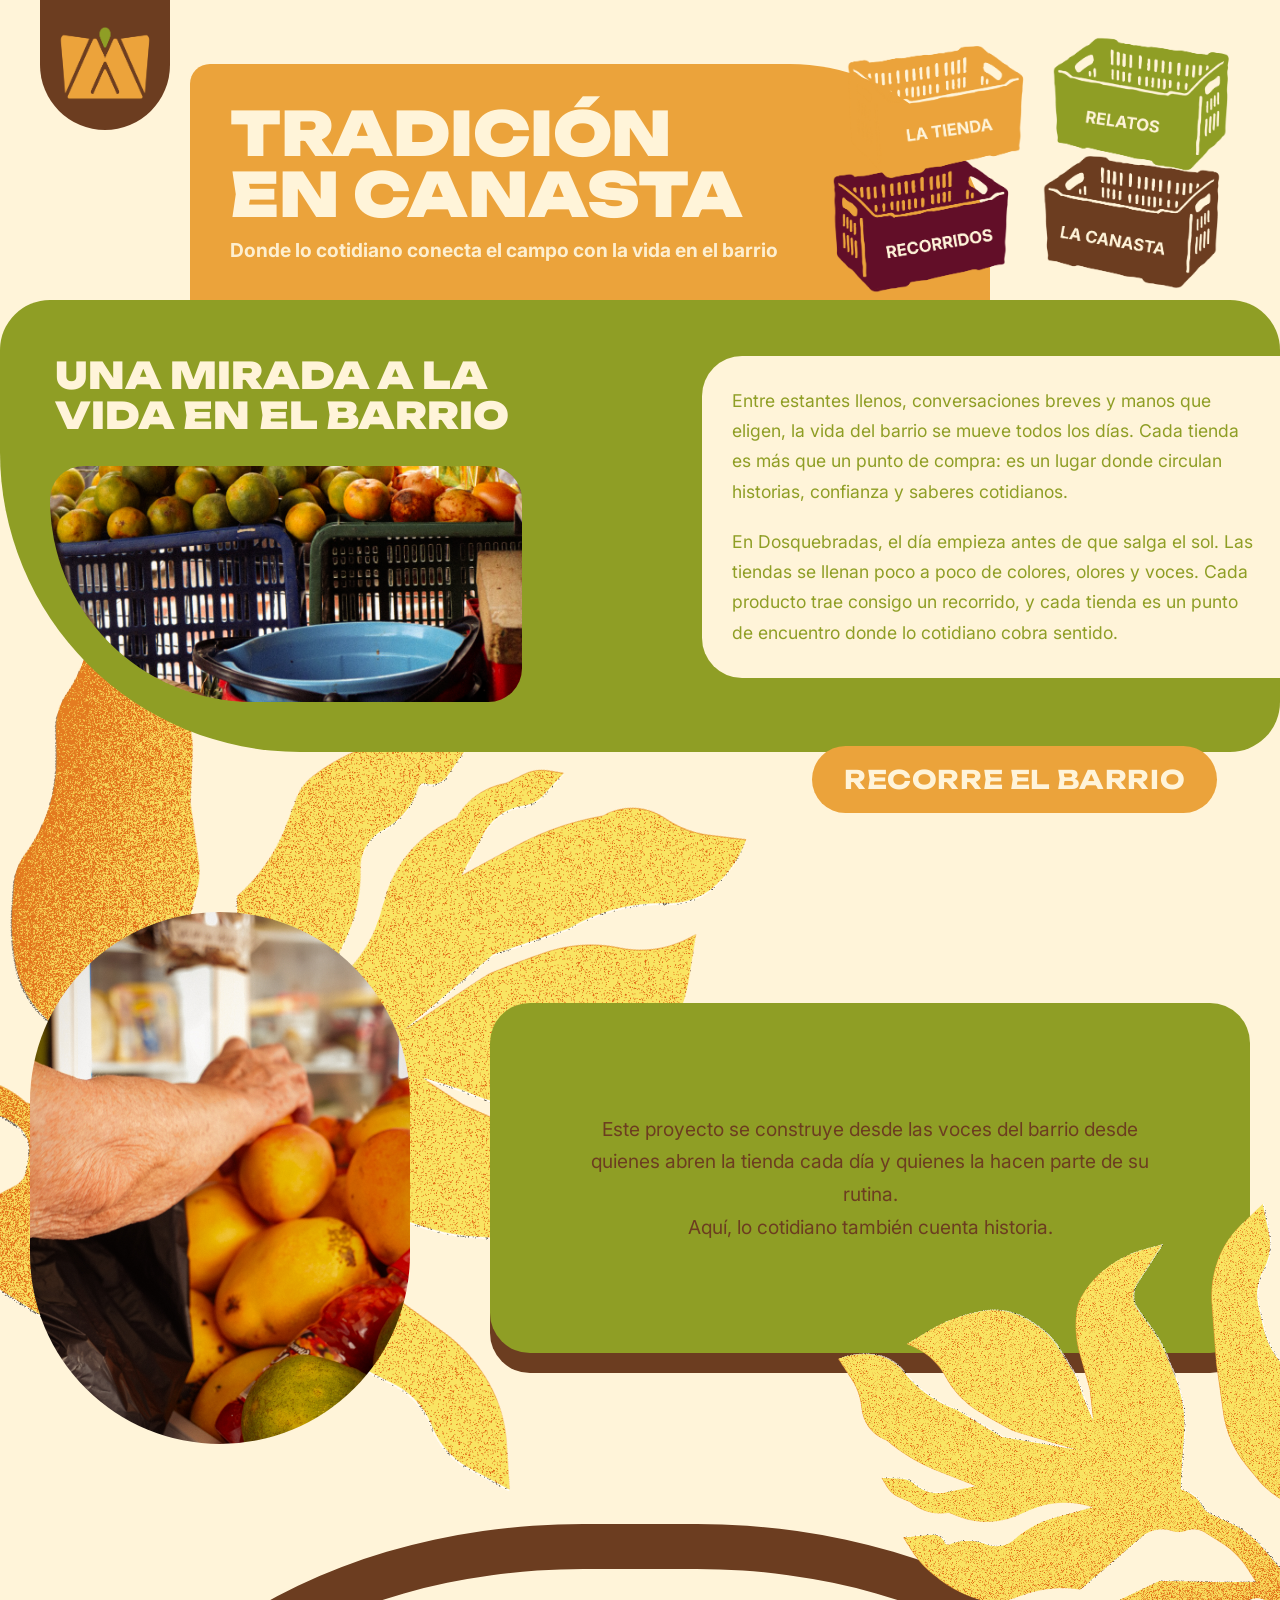
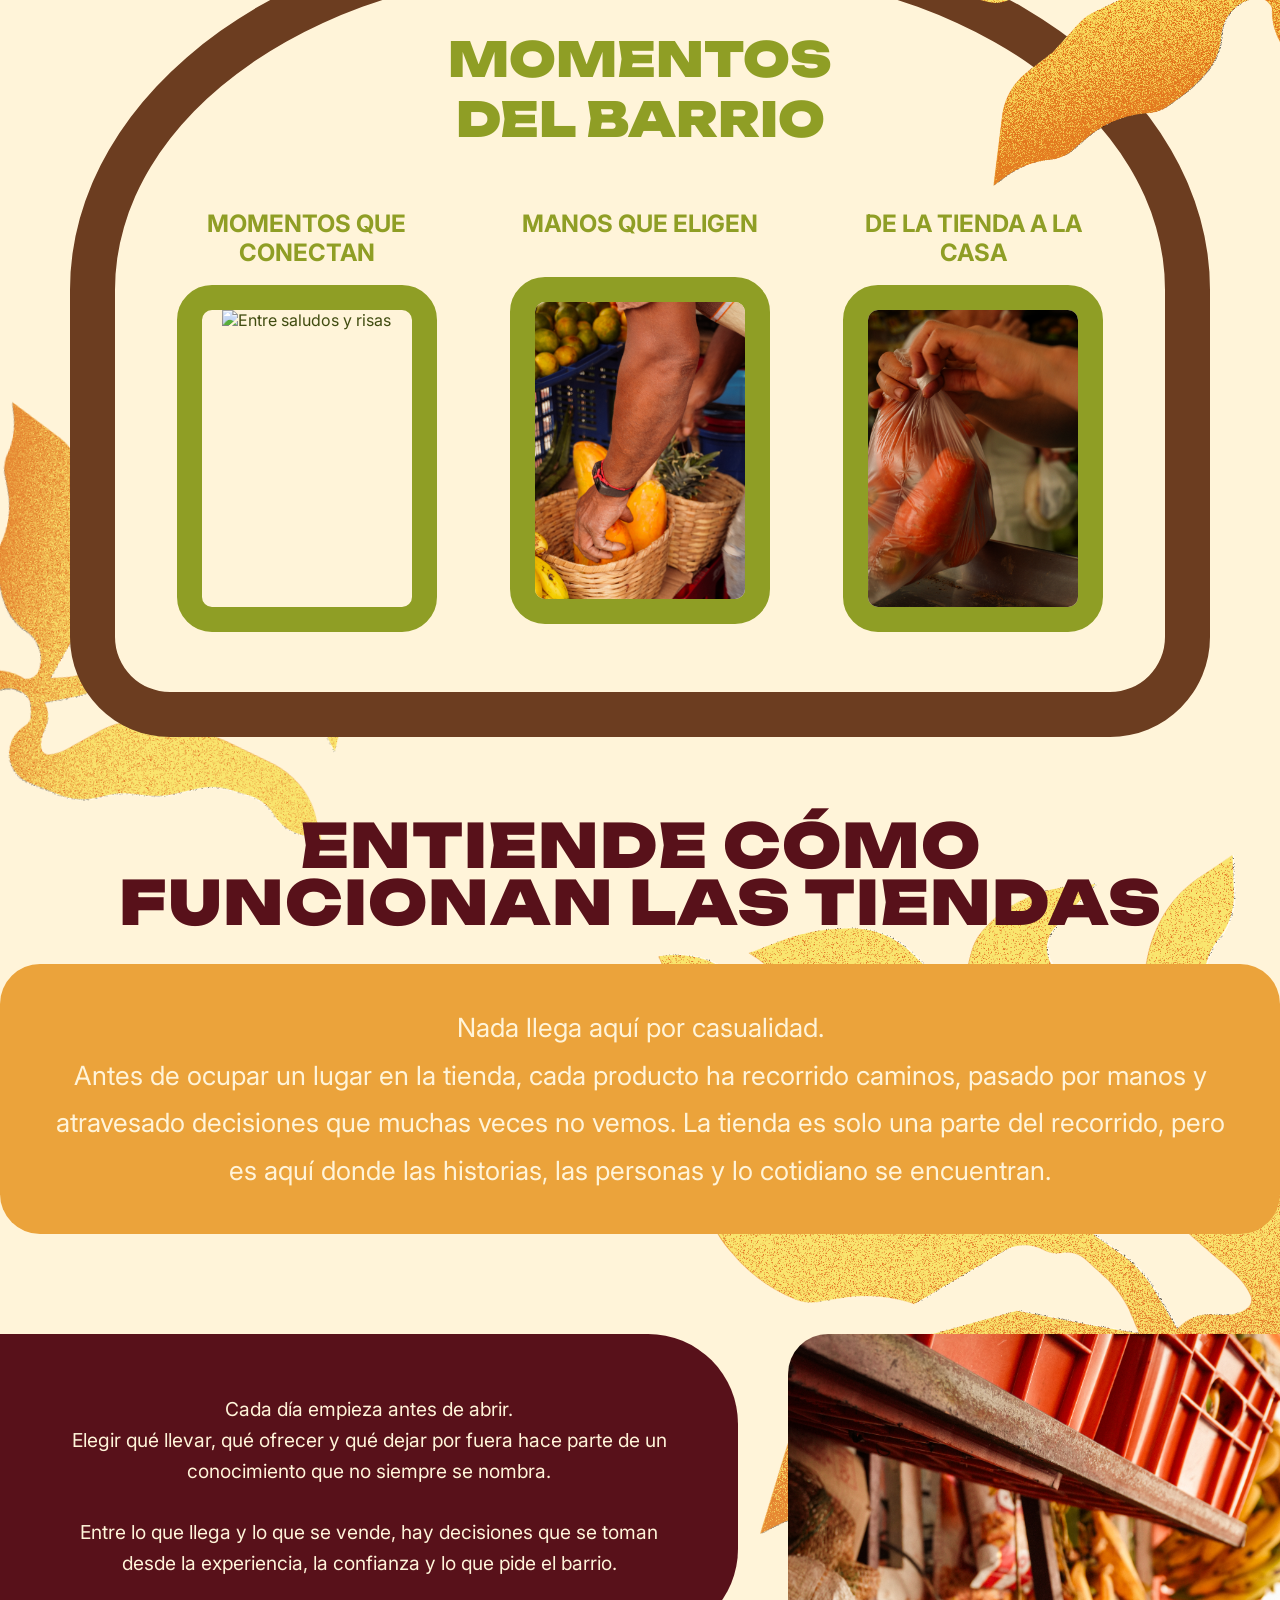
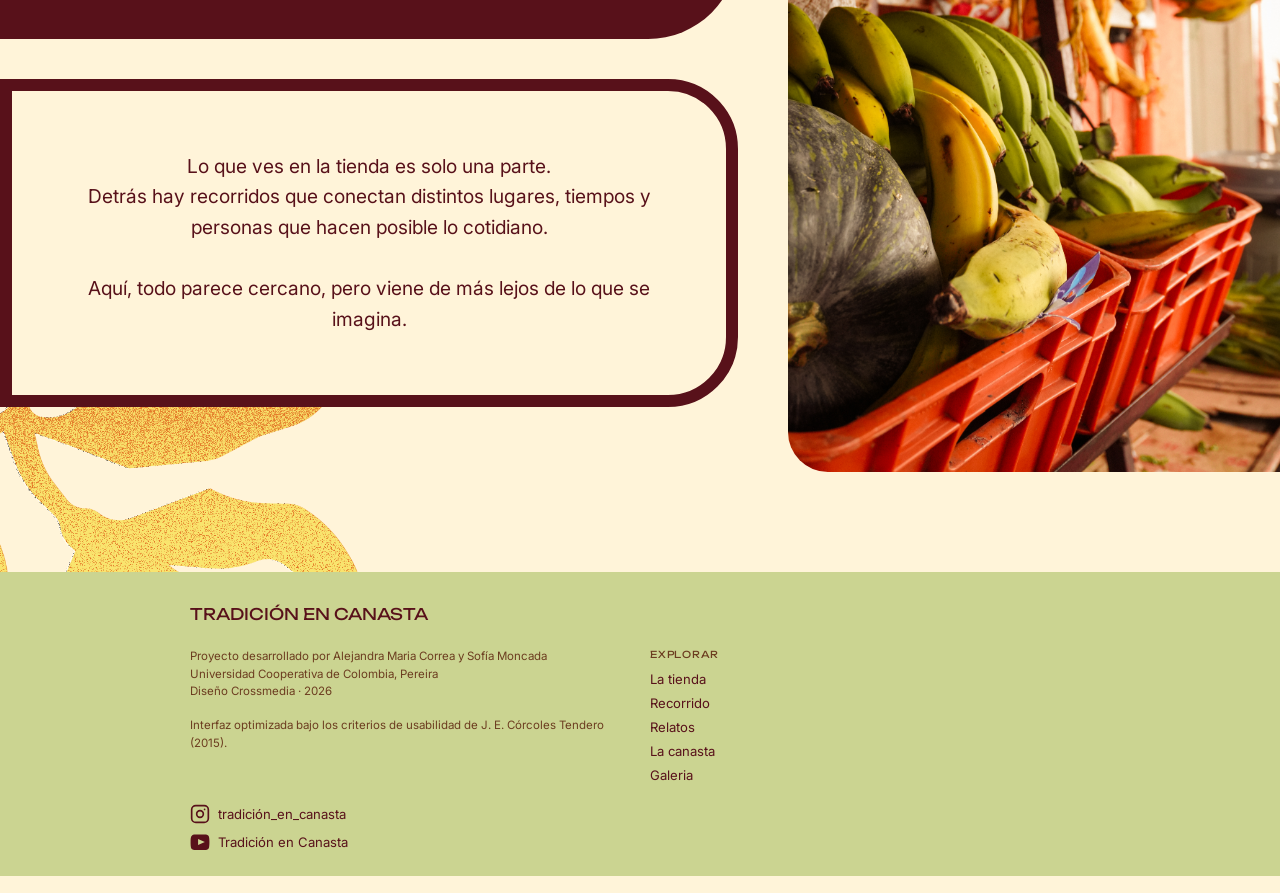
==== commit 2c594aa4: "Fix: Revisión de funciones y responsive del home" ====
--- a/index.html
+++ b/index.html
@@ -5,7 +5,8 @@
   <meta name="viewport" content="width=device-width, initial-scale=1.0"/>
   <title>Tradición en Canasta</title>
   <link rel="stylesheet" href="styles.css">
-
+</head>
+<body>
   <!-- ═══════════════════════════════════════════
        HERO
   ═══════════════════════════════════════════ -->
@@ -29,7 +30,7 @@
 
         <nav class="hero-canastas" aria-label="Secciones">
 
-        <a href="#tienda" class="canasta" id="canasta-tienda">
+        <a href="galeria.html" class="canasta" id="canasta-tienda">
             <img class="canasta-img" src="IMG/canasta-amarilla.png" alt="La tienda"/>
         </a>
 
@@ -47,6 +48,12 @@
         </a>
 
         </nav>
+        
+        <button class="hamburguesa" id="ham" aria-label="Abrir menú">
+          <span></span>
+          <span></span>
+          <span></span>
+        </button>
 
         <!-- Nav móvil overlay -->
         <nav class="nav-mobile" id="navMobile" aria-hidden="true">
@@ -79,7 +86,7 @@
           <br>
           <p>En Dosquebradas, el día empieza antes de que salga el sol. Las tiendas se llenan poco a poco de colores, olores y voces. Cada producto trae consigo un recorrido, y cada tienda es un punto de encuentro donde lo cotidiano cobra sentido.</p>
         </div>
-        <a href="#" class="btn-capsula">Recorre el barrio</a>
+        <a href="#encuentros" class="btn-capsula">Recorre el barrio</a>
       </div>
     </div>
   </section>
@@ -248,7 +255,7 @@
   </div>
 </footer>
 
-<script src="js/global.js"></script>
+<script src="script.js"></script>
 
 </body>
 </html>
--- a/styles.css
+++ b/styles.css
@@ -77,7 +77,7 @@
   display: block;
   width: 24px;
   height: 2.5px;
-  background: var(--color-titulo-principal);
+  background: var(--color-fondo-principal);
   border-radius: 2px;
   transition: transform 0.28s ease, opacity 0.2s ease;
 }
@@ -91,23 +91,28 @@
    NAV MOBILE OVERLAY
    ============================================= */
 .nav-mobile {
-  display: none;
   position: fixed;
   inset: 0;
   background: var(--color-caja-marron);
-  z-index: 190;
+  z-index: 9999;
+
+  display: flex;
   flex-direction: column;
   align-items: center;
   justify-content: center;
   gap: 28px;
+
   opacity: 0;
+  visibility: hidden;
   pointer-events: none;
-  transition: opacity 0.3s ease;
-}
- 
+
+  transition: opacity .3s ease;
+}
+
 .nav-mobile.activo {
   opacity: 1;
-  pointer-events: all;
+  visibility: visible;
+  pointer-events: auto;
 }
  
 .nav-mobile-cerrar {
@@ -190,7 +195,7 @@
 .hero-titulo {
   font-family: var(--fuente-titulos);
   font-weight: 900;
-  font-size: clamp(2.8rem, 5.6vw, 4rem);
+  font-size: clamp(3.8rem, 5.6vw, 2rem);
   color: var(--color-titulo-principal);
   text-transform: uppercase;
   line-height: 1;
@@ -538,7 +543,7 @@
 .tiendas-titulo {
   font-family: var(--fuente-titulos);
   font-weight: 900;
-  font-size: clamp(1.8rem, 5.5vw, 4rem);
+  font-size: clamp(1.4rem, 5.1vw, 3.8rem);
   color: var(--color-titulo-secundario);
   text-transform: uppercase;
   text-align: center;
@@ -553,6 +558,9 @@
   background-color: var(--color-caja-amarillo);
   border-radius: 40px;
   padding: 40px;
+  display: flex;
+  align-items: center;
+  justify-content: center;
 }
  
 .tiendas-intro p {
@@ -2937,16 +2945,14 @@
 }
 
 /* =============================================
-   RESPONSIVE — TABLET  (≤ 1024px)
+   RESPONSIVE HOME— TABLET  (≤ 1024px)
    Canastas se ocultan, aparece hamburguesa
    ============================================= */
 @media (max-width: 1024px) {
- 
-  /* Mostrar botón hamburguesa */
+
   .hamburguesa { display: flex; }
  
-  /* Mostrar overlay al activarse */
-  .nav-mobile { display: flex; }
+  
  
   /* Ocultar canastas */
   .hero-canastas { display: none; }
@@ -3044,14 +3050,7 @@
  
   .momentos-flex {
     grid-template-columns: repeat(3, 1fr);
-    gap: 20px;
-  }
- 
-  /* Centrar el 3er momento si queda solo */
-  .momento:last-child:nth-child(odd) {
-    grid-column: 1 / -1;
-    max-width: 200px;
-    margin: 0 auto;
+    gap: 15px;
   }
  
   .momento-label { 
@@ -3065,14 +3064,7 @@
     border-radius: 24px;
     max-width: 150px; }
  
-  /* Tiendas: apiladas */
-  .tiendas-contenedor {
-    grid-template-columns: 1fr;
-    gap: 20px;
-    padding: 20px 0;
-  }
- 
-  /* Foto arriba en mobile */
+ 
   .tiendas-foto {
     order: -1;
     border-radius: 40px;
@@ -3086,8 +3078,19 @@
     padding: 36px 28px;
   }
  
-  .tiendas-intro { padding: 28px 20px; margin-bottom: 32px; }
- 
+  .tiendas-intro { 
+    padding: 36px 28px;
+    width: min(700px, 100%);
+    margin-bottom: 15px;
+
+  }
+ 
+  .tiendas-contenedor {
+    grid-template-columns: 1fr;
+    gap: 20px;
+    padding: 20px;
+    
+  }
   /* Hojas: ocultar para evitar overflow horizontal */
   .hoja,
   .hoja-momentos-izq,
@@ -3096,7 +3099,7 @@
  
  
 /* =============================================
-   RESPONSIVE — MÓVIL  (≤ 600px)
+   RESPONSIVE HOME — MÓVIL  (≤ 600px)
    ============================================= */
 @media (max-width: 600px) {
  
@@ -3109,43 +3112,76 @@
   .hero { padding: 16px 12px 36px; }
  
   .hero-contenido {
-    padding: 40px 16px 50px 16px;
+    padding: 40px 10px 70px 20px;
     border-radius: 14px 90px 14px 14px;
-  }
- 
-  .hero-titulo { font-size: clamp(2.2rem, 9vw, 3rem); }
+   
+  }
+ 
+  .hero-titulo { 
+    font-size: clamp(1rem, 9vw, 1.5rem); 
+  }
  
   .hero-subtitulo { font-size: clamp(0.95rem, 3.5vw, 1.1rem); }
  
-  /* Mirada */
-  .mirada { border-radius: 16px 16px 16px 50px; }
-  .mirada-titulo { font-size: clamp(1.3rem, 5vw, 1.8rem); padding: 16px 16px 8px; }
-  .mirada-contenido { padding: 0 12px 16px; }
- 
-  /* Narrativa */
-  .narrativa { margin: 28px 10px; }
-  .narrativa-caja { padding: 28px 18px; }
-  .narrativa-caja p { font-size: clamp(0.95rem, 3.5vw, 1.1rem); }
- 
-  /* Momentos: 1 columna en móvil */
+  
+  .mirada { 
+    border-radius: 25px;
+    top: -75px;
+    margin: 0 15px;
+  }
+  .mirada-titulo { 
+    font-size: clamp(1.3rem, 5vw, 1.8rem); 
+    padding: 16px 16px 8px; 
+  
+}
+  .mirada-contenido { 
+    padding: 0 12px 16px; 
+  }
+
+   .narrativa { margin: 40px 16px 0 16px; }
+
+  .narrativa-flex {
+    grid-template-columns: 1fr;
+    gap: 28px;
+  }
+
+  .narrativa-caja { 
+    padding: 28px 28px; 
+  }
+  .narrativa-caja p { 
+    font-size: clamp(0.95rem, 3.5vw, 1.1rem); 
+  }
+ 
+  .narrativa-circulo {
+    width: min(300px, 80%);
+    margin: 0 auto;
+    border-radius: 150px;
+    border: solid 20px var(--color-caja-marron);
+    aspect-ratio: 4/5;
+    
+  }
+ 
   .momentos-flex { grid-template-columns: 1fr; gap: 28px; }
  
-  .momento:last-child:nth-child(odd) {
-    grid-column: auto;
-    max-width: 260px;
-  }
- 
   .momentos-marco {
-    border-width: 10px;
+    border-width: 0;
     padding: 20px 12px;
     border-radius: 20% 20% 40px 40px;
   }
+
+  .momento-foto{
+    max-width: 200px;
+  }
  
   /* Tiendas */
   .tiendas-bloque-vino,
-  .tiendas-bloque-beige { padding: 24px 14px; border-radius: 24px; }
- 
-  .tiendas-intro { padding: 18px 14px; border-radius: 24px; }
+  .tiendas-bloque-beige { padding: 24px; border-radius: 24px; }
+ 
+  .tiendas-intro { padding: 18px 14px; border-radius: 0px; }
+
+  .tiendas-intro p{
+    font-size: clamp(0.95rem, 2vw, 1.1rem);
+  }
  
   .tiendas-foto { border-radius: 24px; }
  
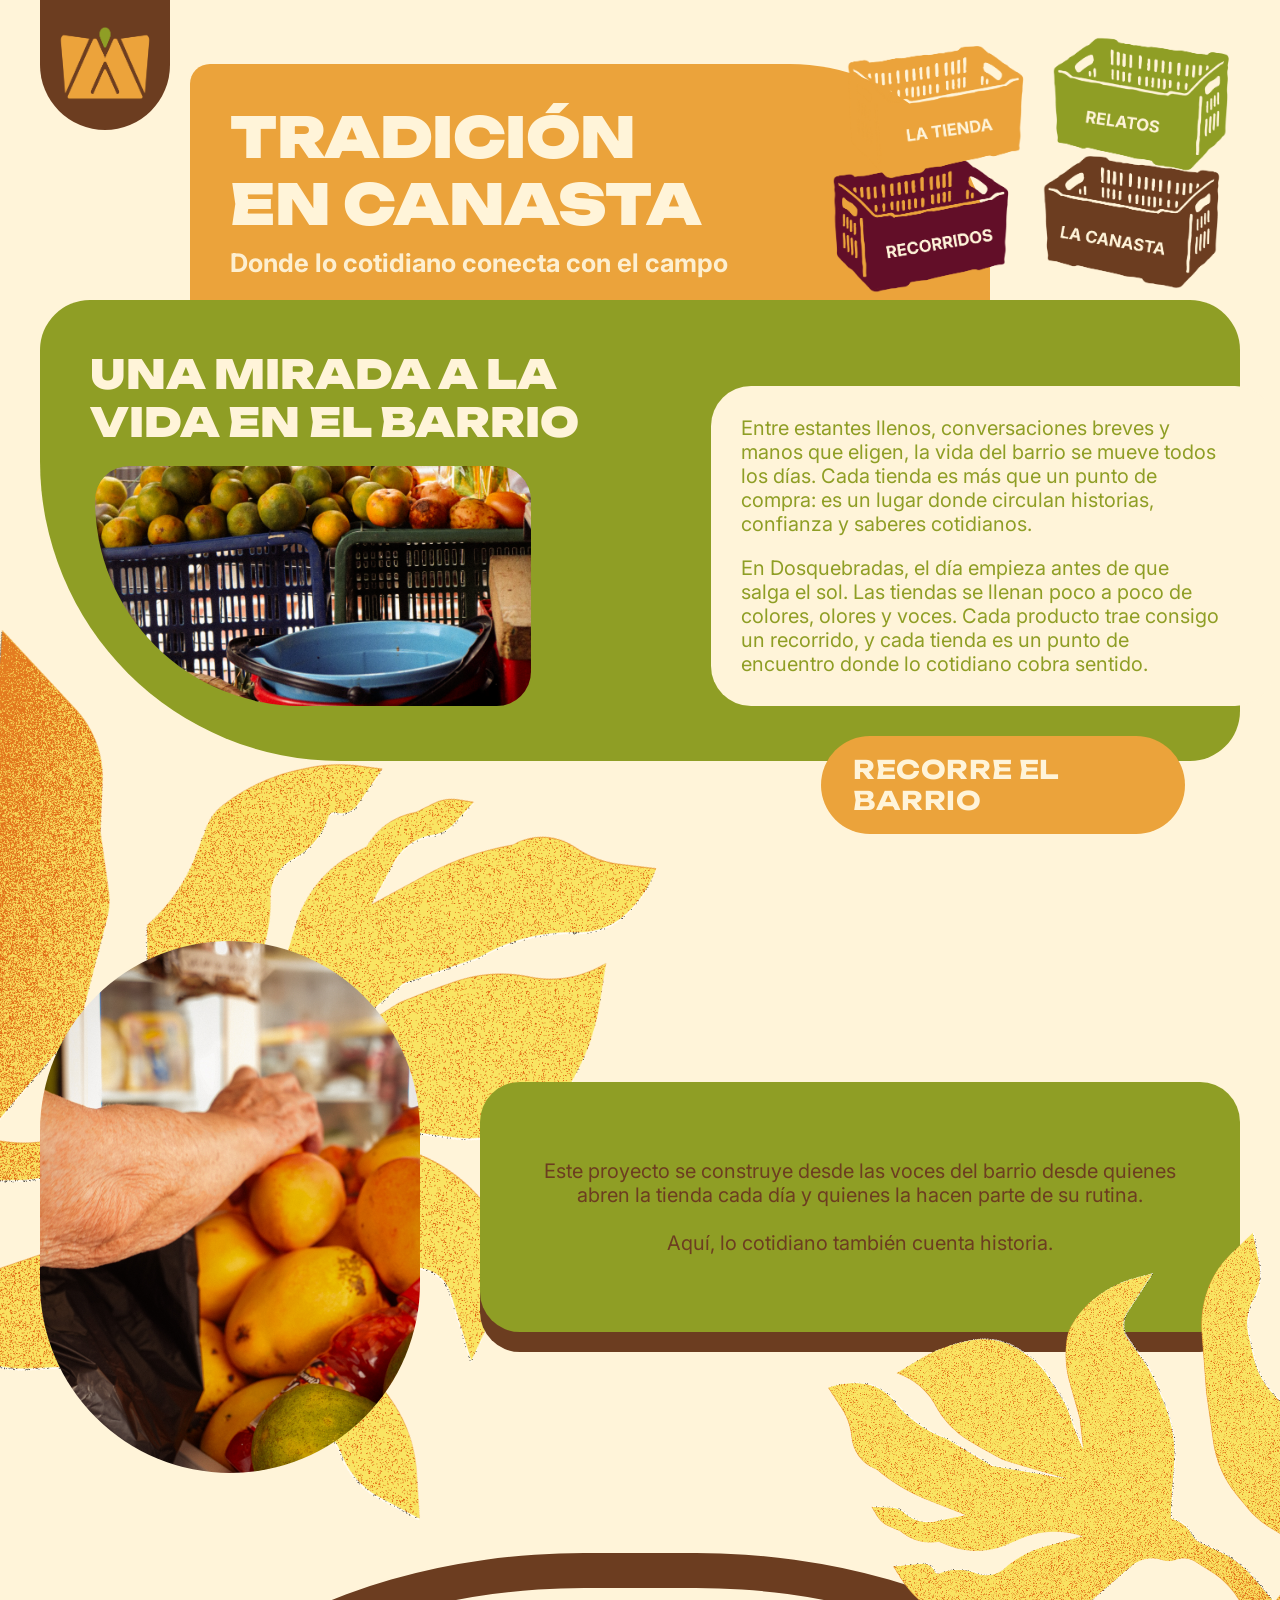
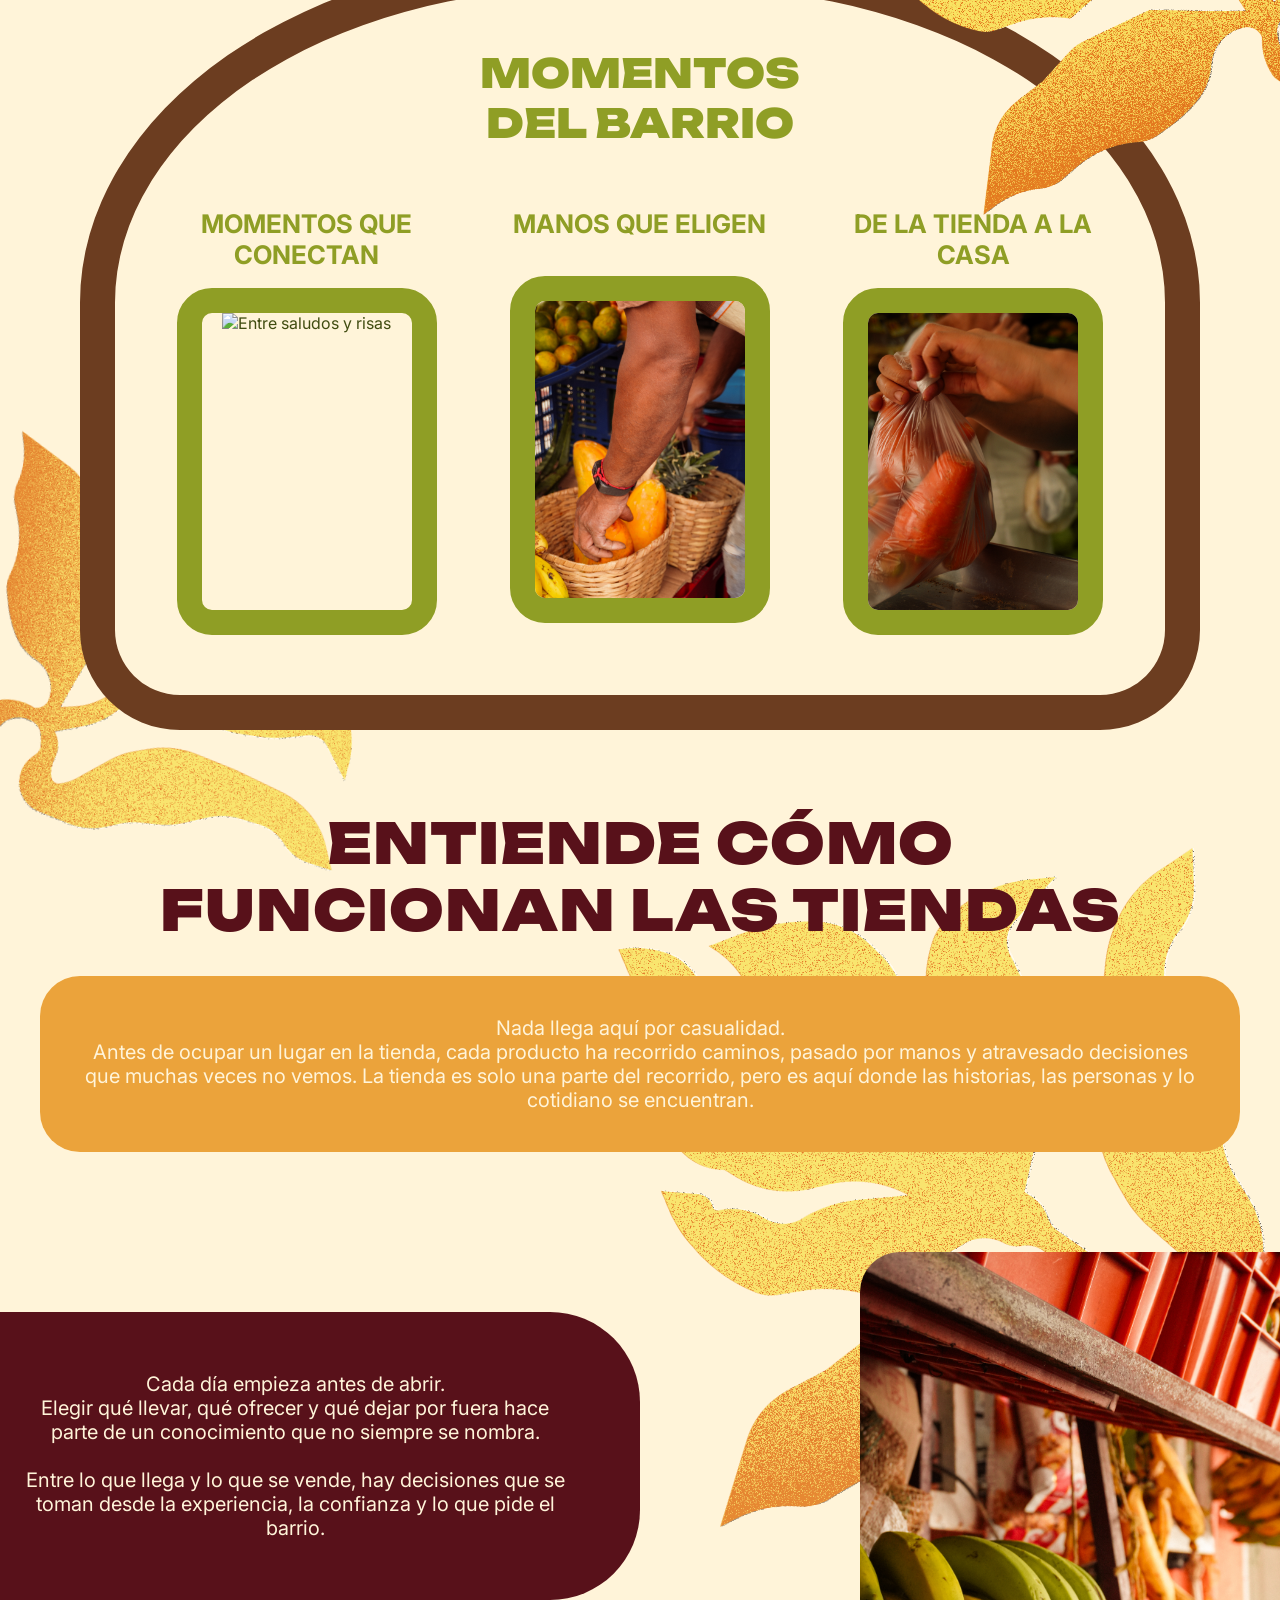
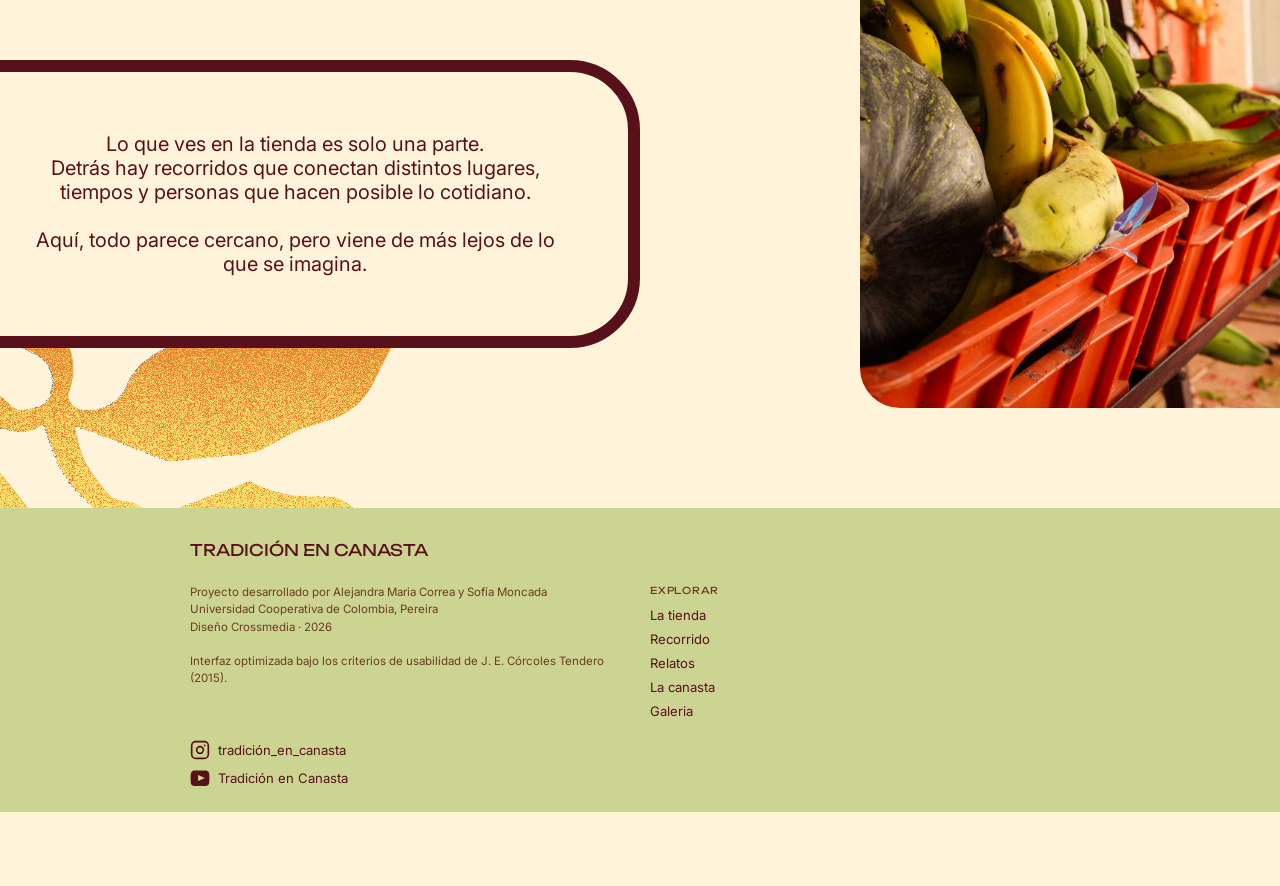
==== commit 55882ed3: "Fix: Corrección de espaciado y tokens de texto" ====
--- a/index.html
+++ b/index.html
@@ -24,7 +24,7 @@
             en Canasta
             </h1>
             <p class="hero-subtitulo">
-            Donde lo cotidiano conecta el campo con la vida en el barrio
+            Donde lo cotidiano conecta con el campo
             </p>
         </div>
 
@@ -96,9 +96,10 @@
    <!-- hojas decorativas -->
         <img class="hoja hoja-izq-arriba"
        src="IMG/planta_gr_amarilla.png"
-       alt="planta amarilla">
+       alt="Hoja decorativa">
+
        <img src="IMG/planta_gr_amarilla.png"
-       alt=""
+       alt="Hoja decorativa"
        class="hoja hoja-der-abajo">
 
 
@@ -107,9 +108,7 @@
         <img src="IMG/cliente_det_nat_4.jpg" alt="Persona recolectando vegetales"/>
       </div>
       <div class="narrativa-caja">
-        <p>Este proyecto se construye desde las voces del barrio
-        desde quienes abren la tienda cada día
-        y quienes la hacen parte de su rutina.<br>
+        <p>Este proyecto se construye desde las voces del barrio desde quienes abren la tienda cada día y quienes la hacen parte de su rutina.<br> <br>
         Aquí, lo cotidiano también cuenta historia.</p>
       </div>
     </div>
@@ -121,7 +120,7 @@
   <section class="momentos" id="encuentros">
 
  <img src="IMG/planta_gr_amarilla.png"
-       alt=""
+       alt="Hoja decorativa"
        class="hoja-tienda hoja-momentos-izq">
 
 
@@ -165,11 +164,11 @@
    <!-- hojas decorativas -->
 
     <img src="IMG/planta_gr_amarilla.png"
-       alt=""
+       alt="Hoja decorativa"
        class="hoja-tienda hoja-tienda-der">
 
         <img src="IMG/planta_gr_amarilla.png"
-       alt=""
+       alt="Hoja decorativa"
        class="hoja-tienda hoja-tienda-izq">
 
 
--- a/styles.css
+++ b/styles.css
@@ -32,7 +32,28 @@
   --fuente-titulos: "Unbounded", sans-serif;
   --fuente-textos:  "Inter", sans-serif;
 
-}
+  --margen-seccion: 40px;
+
+  --interlineado-textos: 1.2;
+
+  --tamano-fuente-titulo-principal:
+    clamp(2.2rem, 7vw, 3.5rem);
+
+  --tamano-fuente-titulo-secundario:
+    clamp(1.4rem, 4vw, 2.5rem);
+
+  --tamano-fuente-subtitulo:
+    clamp(1.2rem, 2vw, 1.6rem);
+
+  --tamano-fuente-textos:
+    clamp(1rem, 0.9vw + 0.6rem, 1.25rem);
+
+  --tamano-fuente-textos-pequeños: 
+    clamp(0.85rem, 0.7vw + 0.5rem, 1rem);
+
+}
+
+
 
 html { scroll-behavior: smooth;
   overflow-x: hidden;
@@ -62,8 +83,8 @@
   background: var(--color-caja-marron);
   border: none;
   border-radius: 12px;
-  width: 48px;
-  height: 48px;
+  width: 60px;
+  height: 60px;
   flex-direction: column;
   align-items: center;
   justify-content: center;
@@ -130,7 +151,7 @@
  
 .nav-mobile-link {
   font-family: var(--fuente-titulos);
-  font-size: clamp(1.8rem, 6vw, 2.6rem);
+  font-size: var(--tamano-fuente-subtitulo);
   font-weight: 900;
   text-transform: uppercase;
   color: var(--color-titulo-principal);
@@ -170,13 +191,16 @@
   cursor: pointer;
   z-index: 20;
 }
- 
+
+.logo-img:hover {
+  transform: scale(1.06) translateY(-1px);
+}
+
 .logo-img {
   width: 100%;
   height: 100%;
-}
- 
-.logo img:hover { transform: scale(1.06) translateY(-4px); }
+  transition: transform .5s ease-in-out;
+}
  
 /* --- Hero contenido --- */
 .hero-contenido {
@@ -195,10 +219,10 @@
 .hero-titulo {
   font-family: var(--fuente-titulos);
   font-weight: 900;
-  font-size: clamp(3.8rem, 5.6vw, 2rem);
+  font-size: var(--tamano-fuente-titulo-principal);
   color: var(--color-titulo-principal);
   text-transform: uppercase;
-  line-height: 1;
+  line-height: var(--interlineado-textos);
   letter-spacing: -0.5px;
 }
  
@@ -206,10 +230,10 @@
   margin-top: 10px;
   font-family: var(--fuente-textos);
   font-weight: 700;
-  font-size: clamp(1rem, 2.2vw, 1.2rem);
+  font-size: var(--tamano-fuente-subtitulo);
   color: var(--color-titulo-principal);
   opacity: 0.95;
-  line-height: 1.5;
+  line-height: var(--interlineado-textos);
   max-width: 90%;
 }
  
@@ -258,8 +282,8 @@
 .mirada {
   background-color: var(--color-caja-verde);
   border-radius: 50px 50px 50px 300px;
-  margin: 40px 0 20px 0;
-  padding: 25px 25px;
+  margin: var(--margen-seccion);
+  padding: 30px;
   position: relative;
   top: -140px;
   z-index: 3;
@@ -268,11 +292,11 @@
 .mirada-titulo {
   font-family: var(--fuente-titulos);
   font-weight: 900;
-  font-size: clamp(1.6rem, 3.6vw, 2.3rem);
+  font-size: var(--tamano-fuente-titulo-secundario);
   color: var(--color-titulo-principal);
   text-transform: uppercase;
-  line-height: 1.1;
-  padding: 30px;
+  line-height: var(--interlineado-textos);
+  padding: 20px;
 }
  
 .mirada-contenido {
@@ -313,13 +337,13 @@
   flex-direction: column;
   transform: translateX(90px);
   margin-right: 0;
-  margin-top: -110px;
+  margin-top: -80px;
 }
  
 .mirada-caja p {
   font-family: var(--fuente-textos);
-  font-size: clamp(0.9rem, 1.4vw, 1.1rem);
-  line-height: 1.72;
+  font-size: var(--tamano-fuente-textos);
+  line-height: var(--interlineado-textos);
   color: var(--color-texto-secundario);
   text-align: left;
   width: 95%;
@@ -331,7 +355,7 @@
   background-color: var(--color-boton-secundario);
   color: var(--color-titulo-principal);
   font-family: var(--fuente-titulos);
-  font-size: clamp(1.2rem, 2vw, 1.92rem);
+  font-size: var(--tamano-fuente-subtitulo);
   font-weight: 700;
   letter-spacing: 0.6px;
   text-transform: uppercase;
@@ -341,7 +365,7 @@
   cursor: pointer;
   transition: background-color 0.2s, transform 0.2s;
   position: absolute;
-  top: 280px;
+  top: 270px;
   left: 200px;
 }
  
@@ -356,12 +380,12 @@
    ============================================= */
 .narrativa {
   position: relative;
-  margin: 0 30px;
+  margin: 0 40px;
 }
  
 .narrativa-flex {
   display: grid;
-  grid-template-columns: 420px 1fr;
+  grid-template-columns: 400px 1fr;
   align-items: center;
   gap: 40px;
   position: relative;
@@ -385,11 +409,12 @@
   position: relative;
   background: var(--color-caja-verde);
   border-radius: 40px;
-  padding: 80px;
-  min-height: 350px;
+  padding: 40px;
+  min-height: 250px;
   display: flex;
   align-items: center;
   justify-content: center;
+  
 }
  
 .narrativa-caja::after {
@@ -406,9 +431,9 @@
  
 .narrativa-caja p {
   text-align: center;
-  line-height: 1.7;
+  line-height: var(--interlineado-textos);
   color: var(--color-texto-light);
-  font-size: clamp(1rem, 1.8vw, 1.2rem);
+  font-size: var(--tamano-fuente-textos);
 }
  
  
@@ -421,7 +446,7 @@
 }
  
 .hoja.hoja-izq-arriba {
-  left: 0;
+  left: -100px;
   top: -300px;
   width: 950px;
   transform: translateX(-200px) rotate(20deg);
@@ -441,7 +466,7 @@
    ============================================= */
 .momentos {
   padding: 40px;
-  margin: 40px 30px;
+  margin: var(--margen-seccion);
   position: relative;
 }
  
@@ -454,7 +479,7 @@
 }
  
 .momentos-marco {
-  border: 45px solid var(--color-caja-marron);
+  border: 35px solid var(--color-caja-marron);
   border-radius: 45% 45% 100px 100px;
   padding: 60px 50px;
   background-color: var(--color-fondo-principal);
@@ -464,7 +489,7 @@
   text-align: center;
   font-family: var(--fuente-titulos);
   font-weight: 900;
-  font-size: clamp(1.8rem, 4vw, 3rem);
+  font-size: var(--tamano-fuente-titulo-secundario);
   color: var(--color-caja-verde);
   margin-bottom: 60px;
   text-transform: uppercase;
@@ -487,7 +512,7 @@
 .momento-label {
   display: block;
   font-family: var(--fuente-textos);
-  font-size:clamp(1.1rem, 2vw, 1.5rem);
+  font-size:var(--tamano-fuente-subtitulo);
   font-weight: 700;
   color: var(--color-caja-verde);
   text-transform: uppercase;
@@ -516,6 +541,7 @@
    ============================================= */
 .tiendas {
   position: relative;
+  margin: var(--margen-seccion);
 }
  
 .hoja-tienda {
@@ -543,11 +569,11 @@
 .tiendas-titulo {
   font-family: var(--fuente-titulos);
   font-weight: 900;
-  font-size: clamp(1.4rem, 5.1vw, 3.8rem);
+  font-size: var(--tamano-fuente-titulo-principal);
   color: var(--color-titulo-secundario);
   text-transform: uppercase;
   text-align: center;
-  line-height: 0.95;
+  line-height: var(--interlineado-textos);
   letter-spacing: 1px;
   margin-bottom: 32px;
 }
@@ -565,8 +591,8 @@
  
 .tiendas-intro p {
   font-family: var(--fuente-textos);
-  font-size: clamp(1.1rem, 2.1vw, 1.65rem);
-  line-height: 1.8;
+  font-size: var(--tamano-fuente-textos);
+  line-height: var(--interlineado-textos);
   color: var(--color-titulo-principal);
   text-align: center;
 }
@@ -588,7 +614,8 @@
 .tiendas-info {
   display: flex;
   flex-direction: column;
-  gap: 40px;
+  padding: 60px 0;
+  gap: 60px;
 }
  
 .tiendas-bloque-vino {
@@ -598,12 +625,14 @@
   display: flex;
   align-items: center;
   justify-content: center;
+
+  transform: translateX(-90px);
 }
  
 .tiendas-texto p {
   font-family: var(--fuente-textos);
-  font-size: clamp(0.95rem, 1.5vw, 1.4rem);
-  line-height: 1.6;
+  font-size: var(--tamano-fuente-textos);
+  line-height: var(--interlineado-textos);
   text-align: center;
 }
  
@@ -617,6 +646,8 @@
   display: flex;
   align-items: center;
   justify-content: center;
+
+  transform: translateX(-90px);
 }
  
 .tiendas-bloque-beige p { color: var(--color-caja-vino); }
@@ -626,6 +657,8 @@
   height: 100%;
   overflow: hidden;
   border-radius: 40px 0 0 40px;
+
+   transform: translateX(80px);
 }
  
 .tiendas-foto img {
@@ -669,15 +702,15 @@
 
 .recorrido-header-titulo {
   font-family: var(--fuente-titulos);
-  font-size: clamp(1.8rem, 7vw, 3.5rem);
+  font-size: var(--tamano-fuente-titulo-principal);
   font-weight: 900;
   color: var(--color-titulo-principal);
-  line-height: 1.05;
+  line-height: var(--interlineado-textos);
 }
 
 .recorrido-header-subtitulo {
   font-family: var(--fuente-textos);
-  font-size: 1.55rem;
+  font-size: var(--tamano-fuente-subtitulo);
   color: var(--color-titulo-principal);
   font-weight: 800;
   margin-top: 8px;
@@ -694,19 +727,19 @@
   max-width: 700px;
   text-align: center;
 
-  margin-top: -120px;
+  margin-top: -90px;
   margin-left: 300px;
 }
  
 .recorrido-intro-caja p {
-  font-size: 1.2rem;
+  font-size: var(--tamano-fuente-textos);
   color: var(--color-texto-light);
-  line-height: 1.75;
+  line-height: var(--interlineado-textos);
 }
 
 .mapa-section {
   position: relative;
-  overflow: hidden;
+  margin: var(--margen-seccion);
 }
 
 .mapa-section-header {
@@ -715,11 +748,12 @@
   align-items: center;
   position: relative;
   z-index: 2;
+
 }
 
 .mapa-section-label {
   font-family: var(--fuente-titulos);
-  font-size: clamp(2rem, 6vw, 4rem);
+  font-size: var(--tamano-fuente-titulo-principal);
   font-weight: 900;
   color: var(--color-caja-vino);
   line-height: 0.9;
@@ -729,26 +763,30 @@
 .mapa-section-caja {
   background-color: var(--color-caja-marron);
   border-radius: 80px 0 0 80px;
-  padding: 40px 60px;
   min-height: 180px;
 
   display: flex;
   align-items: center;
   justify-content: center;
-  margin: 40px 0 40px 40px;
+  transform: translateX(100px) 
 }
 
 .mapa-section-texto {
   font-family: var(--fuente-textos);
-  font-size: clamp(1rem, 1.7vw, 1.7rem);
-  line-height: 1.4;
+  font-size: var(--tamano-fuente-textos);
+  line-height: var(--interlineado-textos);
   color: var(--color-titulo-principal);
   text-align: center;
   max-width: 900px;
+  padding: 40px 60px;
 }
 
 .mapa-section-rame-wrap {
   position: relative;
+  display: flex;
+  justify-content: center;  
+  align-items: center;     
+  height: 100vh;     
 }
  
 .mapa-deco {
@@ -773,8 +811,8 @@
 }
  
 .mapa-section-frame {
-  width: 100%;
-  height: 340px;
+  height: 640px;
+  margin: var(--margen-seccion);
   background: var(--color-fondo-principal);
   border-radius: 24px;
   overflow: hidden;
@@ -782,48 +820,18 @@
   z-index: 1;
 }
  
-@media (min-width: 600px) {
-  .mapa-section__frame {
-    height: 420px;
-  }
-}
- 
 .mapa-section-cta {
   display: block;
   width: fit-content;
   margin: 28px auto 0;
   padding: 14px 48px;
-  font-size: 1rem;
+  font-size: var(--tamano-fuente-subtitulo);
   font-weight: 900;
   background-color: var(--color-boton-hover-principal);
   color: var(--color-titulo-principal);
   border-radius: 30px;
 }
 
-/* ===== RESPONSIVE ===== */
-
-@media (max-width: 900px) {
-
-  .mapa-section__header {
-    grid-template-columns: 1fr;
-    gap: 20px;
-  }
-
-  .mapa-section__label {
-    text-align: center;
-  }
-
-  .mapa-section__desc-box {
-    border-radius: 40px;
-    padding: 30px 24px;
-  }
-
-  .mapa-section__desc {
-    text-align: center;
-  }
-
-}
- 
 /* ===== TIENDAS GRID ===== */
 .tiendas-grid {
   padding-top: 0;
@@ -831,16 +839,9 @@
  
 .tiendas-grid-inner {
   display: grid;
-  grid-template-columns: 1fr;
+  grid-template-columns: repeat(3, 1fr);
   gap: 24px;
   margin: 30px;
-}
-
- 
-@media (min-width: 600px) {
-  .tiendas-grid-inner {
-    grid-template-columns: repeat(3, 1fr);
-  }
 }
  
 .tienda-card {
@@ -849,7 +850,6 @@
   overflow: hidden;
   box-shadow: 0 4px 24px rgba(64,76,16,0.08);
   transition: transform 0.3s ease, box-shadow 0.3s ease;
- 
 }
  
 .tienda-card:hover {
@@ -880,25 +880,26 @@
  
 .tienda-card-nombre {
   font-family: var(--fuente-titulos);
-  font-size: 0.85rem;
+  font-size: var(--tamano-fuente-subtitulo);
   color: var(--color-caja-vino);
   margin-bottom: 4px;
 }
  
 .tienda-card-dir {
-  font-size: 0.75rem;
+  font-size: var(--tamano-fuente-textos);
   color: var(--color-texto-secundario);
   margin-bottom: 10px;
 }
  
 .tienda-card-texto {
-  font-size: 0.85rem;
+  font-size: var(--tamano-fuente-textos);
   color: var(--color-texto-principal);
-  line-height: 1.6;
+  line-height: var(--interlineado-textos);
 }
  
 .btn.btn-secondary{
     color: var(--color-texto-light);
+    font-size: var(--tamano-fuente-textos);
 }
  
 
@@ -926,17 +927,17 @@
   padding: 40px;
 }
 
-.relatos-header-title {
+.relatos-header-titulo {
   font-family: var(--fuente-titulos);
-  font-size: clamp(2rem, 8vw, 4rem);
+  font-size: var(--tamano-fuente-titulo-principal);
   font-weight: 900;
   color: var(--color-titulo-principal);
   line-height: 1;
 }
 
-.relatos-header-subtitle {
+.relatos-header-subtitulo {
   font-family: var(--fuente-textos);
-  font-size: 1.55rem;
+  font-size: var(--tamano-fuente-subtitulo);
   color: var(--color-titulo-principal);
   font-weight: 800;
   margin-top: 8px;
@@ -962,7 +963,7 @@
 
 .relatos-documental{
   font-family: var(--fuente-titulos);
-  font-size: 1.55rem;
+  font-size: var(--tamano-fuente-subtitulo);
   text-transform: uppercase;
   color: var(--color-titulo-secundario);
   background-color: var(--color-fondo-principal);
@@ -979,18 +980,11 @@
 }
  
 .relatos-intro__caja p {
-  font-size: 1.2rem;
+  font-size: var(--tamano-fuente-textos);
   color: var(--color-titulo-principal);
   line-height: 1.75;
 }
 
-@media (min-width: 768px) {
-  .relatos-header__inner {
-    flex-direction: row;
-    align-items: flex-start;
-    justify-content: space-between;
-  }
-}
 
 /* ===== RELATOS MAIN ===== */
 .relatos-main {
@@ -1039,25 +1033,26 @@
   background-color: var(--color-fondo-principal);
   border: 12px solid var(--color-caja-vino);
   border-radius: 40px;
-  min-height: 350px;
-  min-width: 650px;
+  min-height: 300px;
+  min-width: 600px;
   display: flex;
   align-items: center;
   justify-content: center;
   padding: 40px;
   position: absolute;
   top: -80px;
-  left: 400px;
+  left: 450px;
   
 }
 
 .relato-card__cita{
   font-family: var(--fuente-textos);
-  font-size: 1.3rem;
+  font-size: var(--tamano-fuente-textos);
   line-height: 1.5;
   color: var(--color-caja-marron);
   text-align: center;
   font-style: normal;
+  padding: 40px;
   max-width: 430px;
 }
 
@@ -1068,7 +1063,7 @@
   background-color: var(--color-caja-verde);
   color: var(--color-titulo-principal);
   font-family: var(--fuente-titulos);
-  font-size: 4rem;
+  font-size: var(--tamano-fuente-titulo-principal);
   font-weight: 900;
   padding: 20px 36px;
   border-radius: 50px;
@@ -1164,8 +1159,8 @@
   background-color: var(--color-fondo-principal);
   border: 12px solid var(--color-caja-vino);
   border-radius: 40px;
-  min-height: 350px;
-  min-width: 650px;
+  min-height: 300px;
+  min-width: 600px;
   display: flex;
   align-items: center;
   justify-content: center;
@@ -1177,7 +1172,7 @@
 
 .relato-card--right .relato-card__cita{
   font-family: var(--fuente-textos);
-  font-size: 1.3rem;
+  font-size: var(--tamano-fuente-textos);
   line-height: 1.5;
   color: var(--color-caja-marron);
   text-align: center;
@@ -1196,7 +1191,7 @@
   background-color: var(--color-caja-verde);
   color: var(--color-titulo-principal);
   font-family: var(--fuente-titulos);
-  font-size: 4rem;
+  font-size: var(--tamano-fuente-titulo-principal);
   font-weight: 900;
   padding: 20px 36px;
   border-radius: 50px;
@@ -1221,62 +1216,7 @@
   display: block;
 }
 
-/* =========================================
-   RESPONSIVE
-========================================= */
-
-@media (max-width: 1200px){
-
-  .relato-card--right{
-    min-height: auto;
-    display: flex;
-    flex-direction: column;
-    gap: 40px;
-  }
-
-  .relato-card--right .relato-card__img-wrap{
-    position: relative;
-    right: auto;
-    top: auto;
-
-    width: 100%;
-    max-width: 420px;
-    height: auto;
-
-    aspect-ratio: 3/4;
-
-    margin: 0 auto;
-  }
-
-  .relato-card--right .relato-card__content{
-    position: relative;
-
-    left: auto;
-    top: auto;
-
-    width: 100%;
-    height: auto;
-
-    padding: 120px 30px 60px;
-  }
-
-  .relato-card--right .relato-card__nombre{
-    top: 30px;
-    left: 50%;
-
-    transform: translateX(-50%);
-
-    padding: 20px 40px;
-
-    font-size: 2rem;
-
-    white-space: nowrap;
-  }
-
-  .relato-card__hoja-bg{
-    display: none;
-  }
-}
+
 /* ══════════════════════════════════════════════════════
   LA CANASTA
 ══════════════════════════════════════════════════════ */
@@ -1301,7 +1241,7 @@
 
 .canasta-header-titulo {
   font-family: var(--fuente-titulos);
-  font-size: clamp(1.8rem, 7vw, 3.5rem);
+  font-size: var(--tamano-fuente-titulo-principal);
   font-weight: 900;
   color: var(--color-titulo-principal);
   line-height: 1.05;
@@ -1309,21 +1249,12 @@
 
 .canasta-header-subtitulo {
   font-family: var(--fuente-textos);
-  font-size: 1.55rem;
+  font-size: var(--tamano-fuente-subtitulo);
   color: var(--color-titulo-principal);
   font-weight: 800;
   margin-top: 8px;
 }
 
-
-
-@media (min-width: 768px) {
-  .canasta-header__inner {
-    flex-direction: row;
-    justify-content: space-between;
-    align-items: center;
-  }
-}
 
 /* ===== INTRO ===== */
 .canasta-intro {
@@ -1341,7 +1272,7 @@
 }
 
 .canasta-intro-p {
-  font-size: 1.2rem;
+  font-size: var(--tamano-fuente-textos);
   color: var(--color-titulo-principal);
   line-height: 1.75;
 }
@@ -1396,7 +1327,8 @@
  
 .ticket__titulo {
   font-family: var(--fuente-titulos);
-  font-size: 1rem;
+  font-size: var(--tamano-fuente-subtitulo);
+  text-transform: uppercase;
   font-weight: 700;
   color: var(--color-caja-vino);
   text-align: center;
@@ -1414,7 +1346,7 @@
  
 .ticket__legend {
   font-family: var(--fuente-titulos);
-  font-size: 0.6rem;
+  font-size: var(--tamano-fuente-textos);
   color: var(--color-caja-amarillo);
   text-transform: uppercase;
   letter-spacing: 0.1em;
@@ -1428,7 +1360,7 @@
  
 .ticket__label {
   display: block;
-  font-size: 0.82rem;
+  font-size: var(--tamano-fuente-textos);
   font-weight: 500;
   color: var(--color-texto-principal);
   margin-bottom: 6px;
@@ -1443,7 +1375,7 @@
   padding: 12px 20px;
   color: var(--color-titulo-principal);
   font-family: var(--fuente-textos);
-  font-size: 0.88rem;
+  font-size: var(--tamano-fuente-textos-pequeños);
   outline: none;
   transition: box-shadow 0.2s;
 }
@@ -1465,7 +1397,7 @@
   padding: 14px 18px;
   color: var(--color-titulo-principal);
   font-family: var(--fuente-textos);
-  font-size: 0.88rem;
+  font-size: var(--tamano-fuente-textos-pequeños);
   resize: vertical;
   outline: none;
   line-height: 1.6;
@@ -1494,7 +1426,7 @@
   padding: 12px 40px 12px 20px;
   color: var(--color-titulo-principal);
   font-family: var(--fuente-textos);
-  font-size: 0.88rem;
+  font-size: var(--tamano-fuente-textos-pequeños);
   outline: none;
   cursor: pointer;
   transition: box-shadow 0.2s;
@@ -1517,7 +1449,7 @@
   transform: translateY(-50%);
   color: var(--color-titulo-principal);
   pointer-events: none;
-  font-size: 0.9rem;
+  font-size: var(--tamano-fuente-textos-pequeños);
 }
  
 /* CHECKBOXES */
@@ -1533,7 +1465,7 @@
   display: flex;
   align-items: center;
   gap: 8px;
-  font-size: 0.84rem;
+  font-size: var(--tamano-fuente-textos-pequeños);
   color: var(--color-texto-principal);
   cursor: pointer;
   padding: 8px 12px;
@@ -1589,7 +1521,7 @@
   padding: 10px 20px;
   color: var(--color-titulo-principal);
   font-family: var(--fuente-textos);
-  font-size: 0.85rem;
+  font-size: var(--tamano-fuente-textos-pequeños);
   text-align: left;
   cursor: pointer;
   transition: background 0.15s;
@@ -1613,7 +1545,7 @@
   padding: 12px 22px;
   cursor: pointer;
   color: var(--color-titulo-principal);
-  font-size: 0.88rem;
+  font-size: var(--tamano-fuente-textos-pequeños);
   transition: box-shadow 0.2s;
 }
  
@@ -1655,7 +1587,7 @@
   background: var(--color-caja-vino);
   color: #fff;
   border: none;
-  font-size: 1rem;
+  font-size: var(--tamano-fuente-textos-pequeños);
   line-height: 1;
   cursor: pointer;
   display: flex;
@@ -1680,7 +1612,7 @@
  
 .ticket__submit {
   padding: 14px 48px;
-  font-size: 0.8rem;
+  font-size: var(--tamano-fuente-textos);
   letter-spacing: 0.08em;
 }
  
@@ -1708,7 +1640,7 @@
 }
  
 .ticket__field-hint {
-  font-size: 0.72rem;
+  font-size: var(--tamano-fuente-textos-pequeños);
   color: var(--color-texto-light);
   margin-bottom: 10px;
   font-style: italic;
@@ -1719,7 +1651,7 @@
   display: flex;
   align-items: center;
   gap: 12px;
-  font-size: 0.88rem;
+  font-size: var(--tamano-fuente-textos-pequeños);
   color: var(--color-texto-principal);
   cursor: pointer;
   padding: 12px 16px;
@@ -1797,7 +1729,7 @@
   border-radius: 50px;
   padding: 16px 36px;
   font-family: var(--fuente-titulos);
-  font-size: 0.78rem;
+  font-size: var(--tamano-fuente-textos-pequeños);
   font-weight: 700;
   letter-spacing: 0.05em;
   text-transform: uppercase;
@@ -1837,10 +1769,10 @@
   transform: none;
 }
  
-.ticket__btn-registrar__icono { font-size: 1.2rem; }
+.ticket__btn-registrar__icono { font-size: var(--tamano-fuente-textos) }
  
 .ticket__btn-registrar__flecha {
-  font-size: 1rem;
+  font-size: var(--tamano-fuente-textos);
   transition: transform 0.2s;
 }
  
@@ -1867,7 +1799,7 @@
 }
  
 .resultado-canasta__intro {
-  font-size: 0.82rem;
+  font-size: var(--tamano-fuente-textos);
   color: var(--color-texto-light);
   font-style: italic;
   margin-bottom: 6px;
@@ -1875,7 +1807,7 @@
  
 .resultado-canasta__tipo-label {
   font-family: var(--fuente-titulos);
-  font-size: 0.6rem;
+  font-size: var(--tamano-fuente-textos-pequeños);
   text-transform: uppercase;
   letter-spacing: 0.14em;
   color: var(--color-texto-light);
@@ -1884,7 +1816,7 @@
  
 .resultado-canasta__nombre {
   font-family: var(--fuente-titulos);
-  font-size: clamp(1.1rem, 4vw, 1.6rem);
+  font-size: var(--tamano-fuente-subtitulo);
   font-weight: 900;
   color: var(--color-texto-light);
   line-height: 1.15;
@@ -1917,7 +1849,7 @@
 }
  
 .resultado-canasta__descripcion {
-  font-size: 0.88rem;
+  font-size: var(--tamano-fuente-textos-pequeños);
   color: var(--color-texto-light);
   line-height: 1.7;
   max-width: 380px;
@@ -1937,7 +1869,7 @@
   display: flex;
   align-items: center;
   gap: 8px;
-  font-size: 0.8rem;
+  font-size: var(--tamano-fuente-textos-pequeños);
   color: var(--color-texto-light);
 }
  
@@ -1964,7 +1896,7 @@
  
 /* Mensaje de validación inline */
 .ticket__error {
-  font-size: 0.75rem;
+  font-size: var(--tamano-fuente-textos-pequeños);
   color: #f87171;
   margin-top: 6px;
   padding-left: 4px;
@@ -2006,7 +1938,7 @@
 
 .galeria-header-titulo {
   font-family: var(--fuente-titulos);
-  font-size: clamp(1.8rem, 7vw, 3.5rem);
+  font-size: var(--tamano-fuente-titulo-principal);
   font-weight: 900;
   color: var(--color-titulo-principal);
   line-height: 1.05;
@@ -2014,7 +1946,7 @@
 
 .galeria-header-subtitulo {
   font-family: var(--fuente-textos);
-  font-size: 1.55rem;
+  font-size: var(--tamano-fuente-subtitulo);
   color: var(--color-titulo-principal);
   font-weight: 800;
   margin-top: 8px;
@@ -2054,7 +1986,7 @@
 }
 
 .galeria-intro__caja p {
-  font-size: 1.2rem;
+  font-size: var(--tamano-fuente-textos);
   color: var(--color-titulo-principal);
   line-height: 1.75;
 }
@@ -2204,7 +2136,7 @@
 
 .foto-card--placeholder .foto-card__front::after {
   content: 'Fotografía';
-  font-size: 0.75rem;
+  font-size: var(--tamano-fuente-textos-pequeños);
   color: #a0946e;
   font-family: var(--fuente-textos);
 }
@@ -2222,7 +2154,7 @@
 
 .foto-card__curatorial {
   font-family: var(--fuente-textos);
-  font-size: 0.82rem;
+  font-size: var(--tamano-fuente-textos-pequeños);
   color: var(--color-titulo-principal);
   line-height: 1.65;
   text-align: center;
@@ -2374,7 +2306,7 @@
  
 .producto__cat {
   font-family: var(--fuente-titulos);
-  font-size: clamp(0.55rem, 1.5vw, 0.7rem);
+  font-size: var(--tamano-fuente-textos-pequeños);
   font-weight: 700;
   color: var(--color-caja-marron);
   text-transform: uppercase;
@@ -2420,7 +2352,7 @@
 }
  
 .producto__desc {
-  font-size: clamp(0.62rem, 1.4vw, 0.76rem);
+  font-size: var(--tamano-fuente-textos-pequeños);
   color: var(--color-texto-principal);
   line-height: 1.45;
   text-align: center;
@@ -2438,7 +2370,7 @@
   border-radius: 50px;
   padding: 10px 26px;
   font-family: var(--fuente-titulos);
-  font-size: clamp(0.6rem, 1.8vw, 0.75rem);
+  font-size: var(--tamano-fuente-textos-pequeños);
   font-weight: 700;
   letter-spacing: 0.08em;
   text-transform: uppercase;
@@ -2454,7 +2386,7 @@
   transform: translateY(-2px);
 }
  
-.btn-comprar__icono { font-size: 1.1rem; }
+.btn-comprar__icono { font-size: var(--tamano-fuente-subtitulo); }
  
 .btn-comprar__badge {
   position: absolute;
@@ -2463,7 +2395,7 @@
   background: var(--color-caja-amarillo);
   color: var(--color-caja-vino);
   font-family: var(--fuente-titulos);
-  font-size: 0.65rem;
+  font-size: var(--tamano-fuente-textos-pequeños);
   font-weight: 900;
   width: 22px;
   height: 22px;
@@ -2541,7 +2473,7 @@
   border-radius: 50%;
   width: 28px;
   height: 28px;
-  font-size: 0.9rem;
+  font-size: var(--tamano-fuente-textos-pequeños);
   cursor: pointer;
   display: flex;
   align-items: center;
@@ -2553,13 +2485,13 @@
  
 .popup__titulo {
   font-family: var(--fuente-titulos);
-  font-size: 1.1rem;
+  font-size: var(--tamano-fuente-textos);
   color: var(--color-caja-vino);
   margin-bottom: 4px;
 }
  
 .popup__subtitulo {
-  font-size: 0.82rem;
+  font-size: var(--tamano-fuente-textos-pequeños);
   color: var(--color-texto-principal);
   margin-bottom: 20px;
 }
@@ -2603,7 +2535,7 @@
   width: 20px;
   height: 20px;
   border-radius: 50%;
-  font-size: 0.7rem;
+  font-size: var(--tamano-fuente-textos-pequeños);
   display: flex;
   align-items: center;
   justify-content: center;
@@ -2623,7 +2555,7 @@
 }
  
 .popup-item__nombre {
-  font-size: 0.72rem;
+  font-size: var(--tamano-fuente-textos-pequeños);
   font-family: var(--fuente-titulos);
   color: var(--color-caja-vino);
   padding: 6px 8px;
@@ -2631,7 +2563,7 @@
 }
  
 .popup-item__precio {
-  font-size: 0.7rem;
+  font-size:var(--tamano-fuente-textos-pequeños);
   color: var(--color-caja-marron);
   padding: 0 8px 8px;
   font-weight: 600;
@@ -2647,7 +2579,7 @@
 }
  
 .popup__seleccionados {
-  font-size: 0.82rem;
+  font-size: var(--tamano-fuente-textos-pequeños);
   color: var(--color-texto-principal);
 }
  
@@ -2664,7 +2596,7 @@
   border-radius: 50px;
   padding: 10px 22px;
   font-family: var(--fuente-titulos);
-  font-size: 0.68rem;
+  font-size: var(--tamano-fuente-textos-pequeños);
   font-weight: 700;
   letter-spacing: 0.06em;
   text-transform: uppercase;
@@ -2713,14 +2645,14 @@
 }
  
 .carrito__item-nombre {
-  font-size: 0.82rem;
+  font-size: var(--tamano-fuente-textos-pequeños);
   color: var(--color-texto-principal);
   font-weight: 500;
   flex: 1;
 }
  
 .carrito__item-tipo {
-  font-size: 0.68rem;
+  font-size: var(--tamano-fuente-textos-pequeños);
   color: var(--color-caja-marron);
   background: rgba(108,61,32,0.12);
   padding: 2px 8px;
@@ -2732,7 +2664,7 @@
   border: none;
   color: var(--color-caja-vino);
   cursor: pointer;
-  font-size: 1rem;
+  font-size: var(--tamano-fuente-textos);
   padding: 2px 4px;
   border-radius: 4px;
   transition: background 0.15s;
@@ -2743,7 +2675,7 @@
 .carrito__vacio {
   text-align: center;
   padding: 24px 0;
-  font-size: 0.88rem;
+  font-size: var(--tamano-fuente-textos-pequeños);
   color: #a09060;
   line-height: 1.6;
 }
@@ -2759,14 +2691,14 @@
 }
  
 .carrito__total {
-  font-size: 0.85rem;
+  font-size: var(--tamano-fuente-textos);
   color: var(--color-texto-principal);
 }
  
 .carrito__total strong {
   color: var(--color-caja-vino);
   font-family: var(--fuente-titulos);
-  font-size: 1rem;
+  font-size: var(--tamano-fuente-textos);
 }
  
 .btn-whatsapp {
@@ -2952,34 +2884,27 @@
 
   .hamburguesa { display: flex; }
  
-  
- 
-  /* Ocultar canastas */
   .hero-canastas { display: none; }
  
-  /* Hero: columna única */
   .hero {
     grid-template-columns: 1fr;
     margin: 0 40px;
     min-height: unset;
   }
 
-  /* Logo más pequeño */
   .logo {
     width: 100px;
     height: 100px;
     left: 10px;
   }
  
-  /* Hero contenido ocupa todo el ancho */
   .hero-contenido {
     margin-left: 20px;
     padding: 25px 20px 100px 40px;
     border-radius: 16px 100px 16px 16px;
     max-width: 100%;
   }
- 
-  /* Mirada: sin pull up, columna única */
+
   .mirada {
     top: -95px;
     margin: 0 15px;
@@ -3017,7 +2942,6 @@
     padding: 14px 28px;
   }
  
-  /* Narrativa: apilada */
   .narrativa { margin: 0 15px; }
  
   .narrativa-flex {
@@ -3037,7 +2961,6 @@
     min-height: unset;
   }
  
-  /* Momentos: 2 columnas en tablet */
   .momentos { padding: 20px 8px; margin: 24px 0; }
  
   .momentos-marco {
@@ -3067,15 +2990,15 @@
  
   .tiendas-foto {
     order: -1;
-    border-radius: 40px;
+    border-radius: 40px 0 0 40px  ;
     aspect-ratio: 16 / 8;
     height: auto;
   }
  
   .tiendas-bloque-vino,
   .tiendas-bloque-beige {
-    border-radius: 40px;
-    padding: 36px 28px;
+    border-radius: 0 40px 40px 0;
+    padding: 36px 42px;
   }
  
   .tiendas-intro { 
@@ -3091,11 +3014,108 @@
     padding: 20px;
     
   }
-  /* Hojas: ocultar para evitar overflow horizontal */
-  .hoja,
-  .hoja-momentos-izq,
-  .hoja-tienda { display: none; }
-}
+
+  .hoja.hoja-izq-arriba {
+    left: 0;
+    top: -200px;
+    width: 650px;
+  }
+
+  .hoja.hoja-der-abajo {
+    left: 350px;
+    top: 200px;
+    width: 400px;
+  }
+  .hoja-momentos-izq{
+    left: 0;
+    top: 300px;
+    width: 350px;
+  }
+  .hoja-tienda-der {
+    left: 350px;
+    top: -30px;
+    width: 550px;
+  }
+
+  .hoja-tienda-izq{
+    left: 90px;
+    top: 950px;
+    width: 350px;
+  }
+
+  /* -- RECORRIDOS -- */
+
+  .recorrido-header {
+    width: 600px;
+    height: auto;
+    margin: 40px auto 0 ;
+    border-radius: 32px;
+  }
+
+  .recorrido-header-inner {
+    padding: 40px;
+  }
+
+  .recorrido-header-titulo {
+    font-size: clamp(2rem, 8vw, 3.2rem);
+    text-align: left;
+  }
+
+  .recorrido-header-subtitulo {
+    font-size: 1.2rem;
+    text-align: left;
+  }
+
+  .recorrido-intro-caja {
+    max-width: 85%;
+    margin: -50px auto 0;
+    padding: 32px;
+  }
+
+  .recorrido-intro-caja p {
+    font-size: 1rem;
+  }
+
+  .mapa-section-header {
+    grid-template-columns: 1fr;
+    gap: 20px;
+  }
+
+  .mapa-section-label {
+    text-align: center;
+    margin-bottom: 0;
+  }
+
+  .mapa-section-caja {
+    margin: 0 20px 30px;
+    border-radius: 40px;
+    padding: 30px;
+    min-height: auto;
+  }
+
+  .mapa-section-texto {
+    font-size: 1rem;
+  }
+
+  .mapa-section-frame {
+    height: 500px;
+    margin: 20px;
+  }
+
+  .mapa-deco-tl {
+    width: 90px;
+  }
+
+  .mapa-deco-br {
+    width: 80px;
+  }
+
+  .tiendas-grid-inner {
+    grid-template-columns: repeat(2, 1fr);
+  }
+
+}
+
  
  
 /* =============================================
@@ -3107,6 +3127,15 @@
     width: 80px;
     height: 80px;
     left: 12px;
+  }
+
+  .hamburguesa{
+    width: 45px;
+    height: 45px;
+  }
+  .hamburguesa span {
+    width: 20px;
+    height: 2.5px;
   }
  
   .hero { padding: 16px 12px 36px; }
@@ -3175,9 +3204,14 @@
  
   /* Tiendas */
   .tiendas-bloque-vino,
-  .tiendas-bloque-beige { padding: 24px; border-radius: 24px; }
- 
-  .tiendas-intro { padding: 18px 14px; border-radius: 0px; }
+  .tiendas-bloque-beige { 
+    padding: 36px; 
+    border-radius: 24px; 
+  }
+ 
+  .tiendas-intro { 
+    padding: 18px 14px; 
+    border-radius: 20px; }
 
   .tiendas-intro p{
     font-size: clamp(0.95rem, 2vw, 1.1rem);
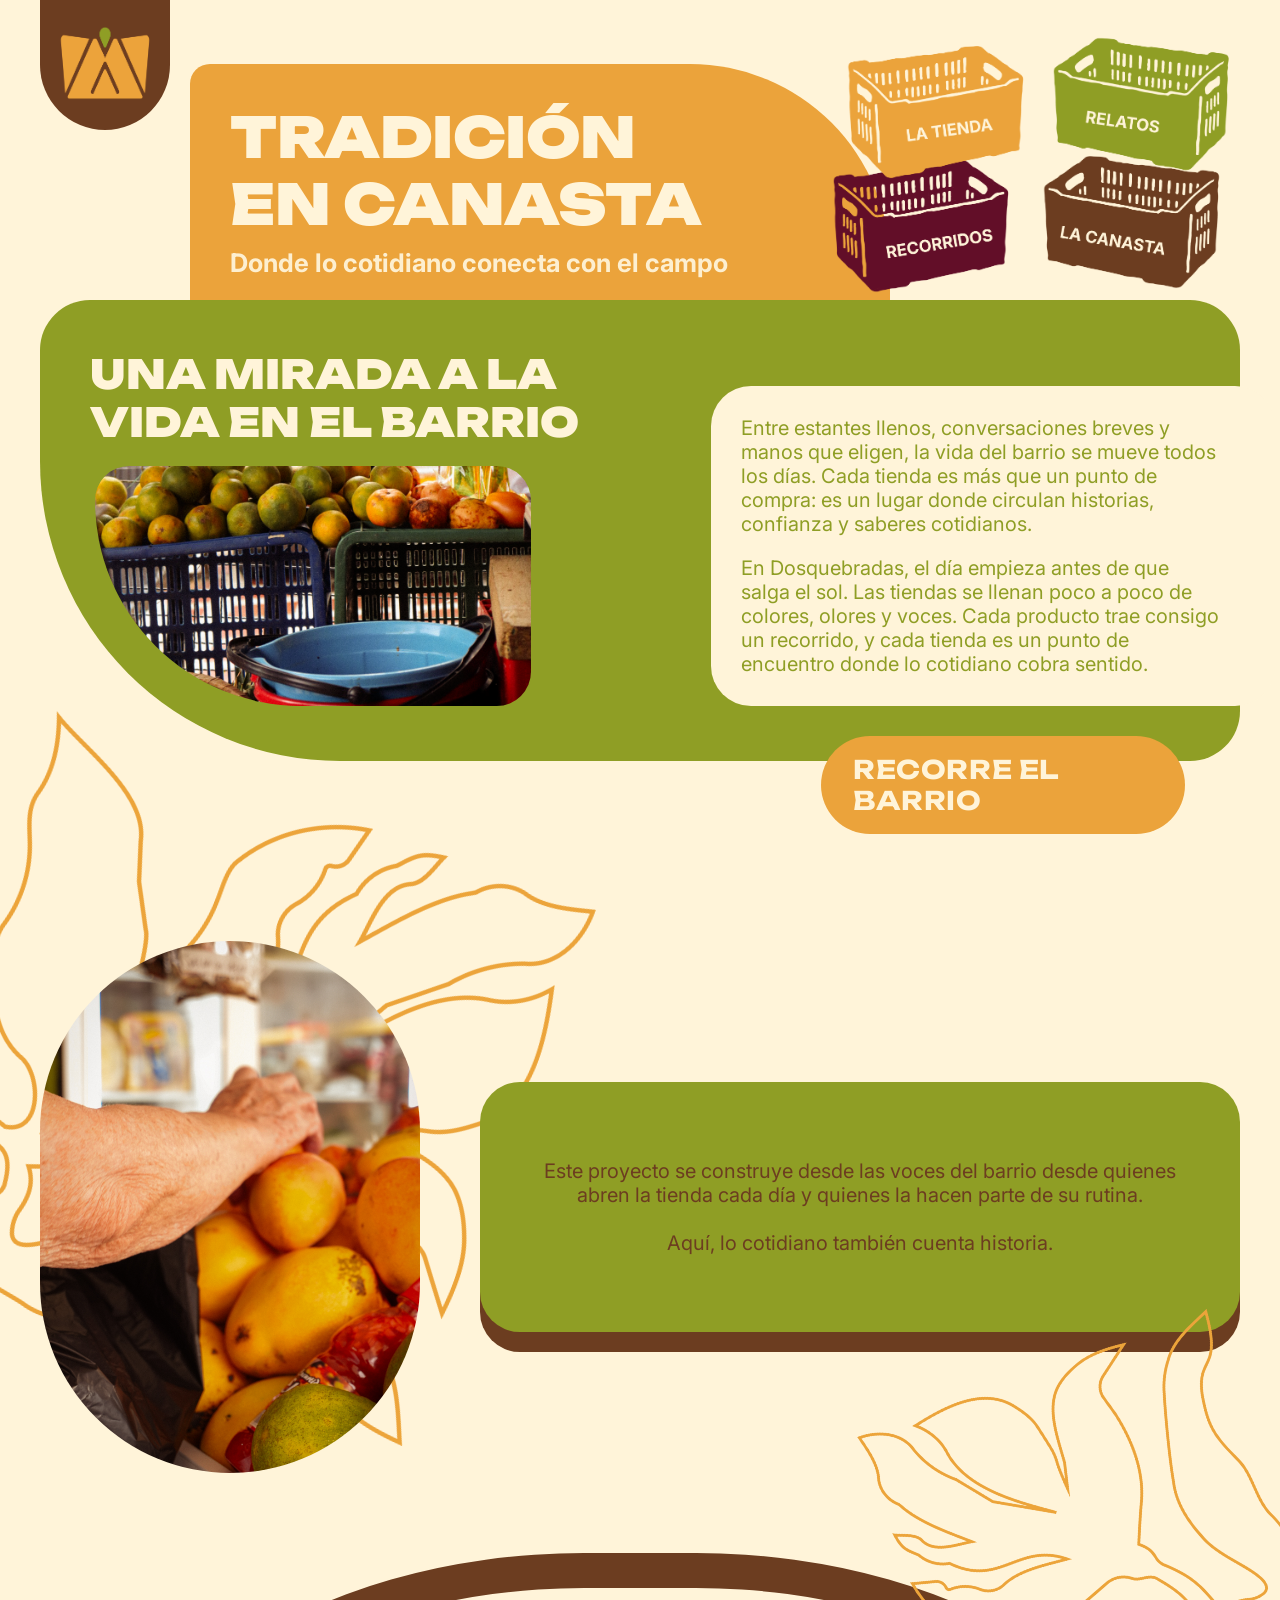
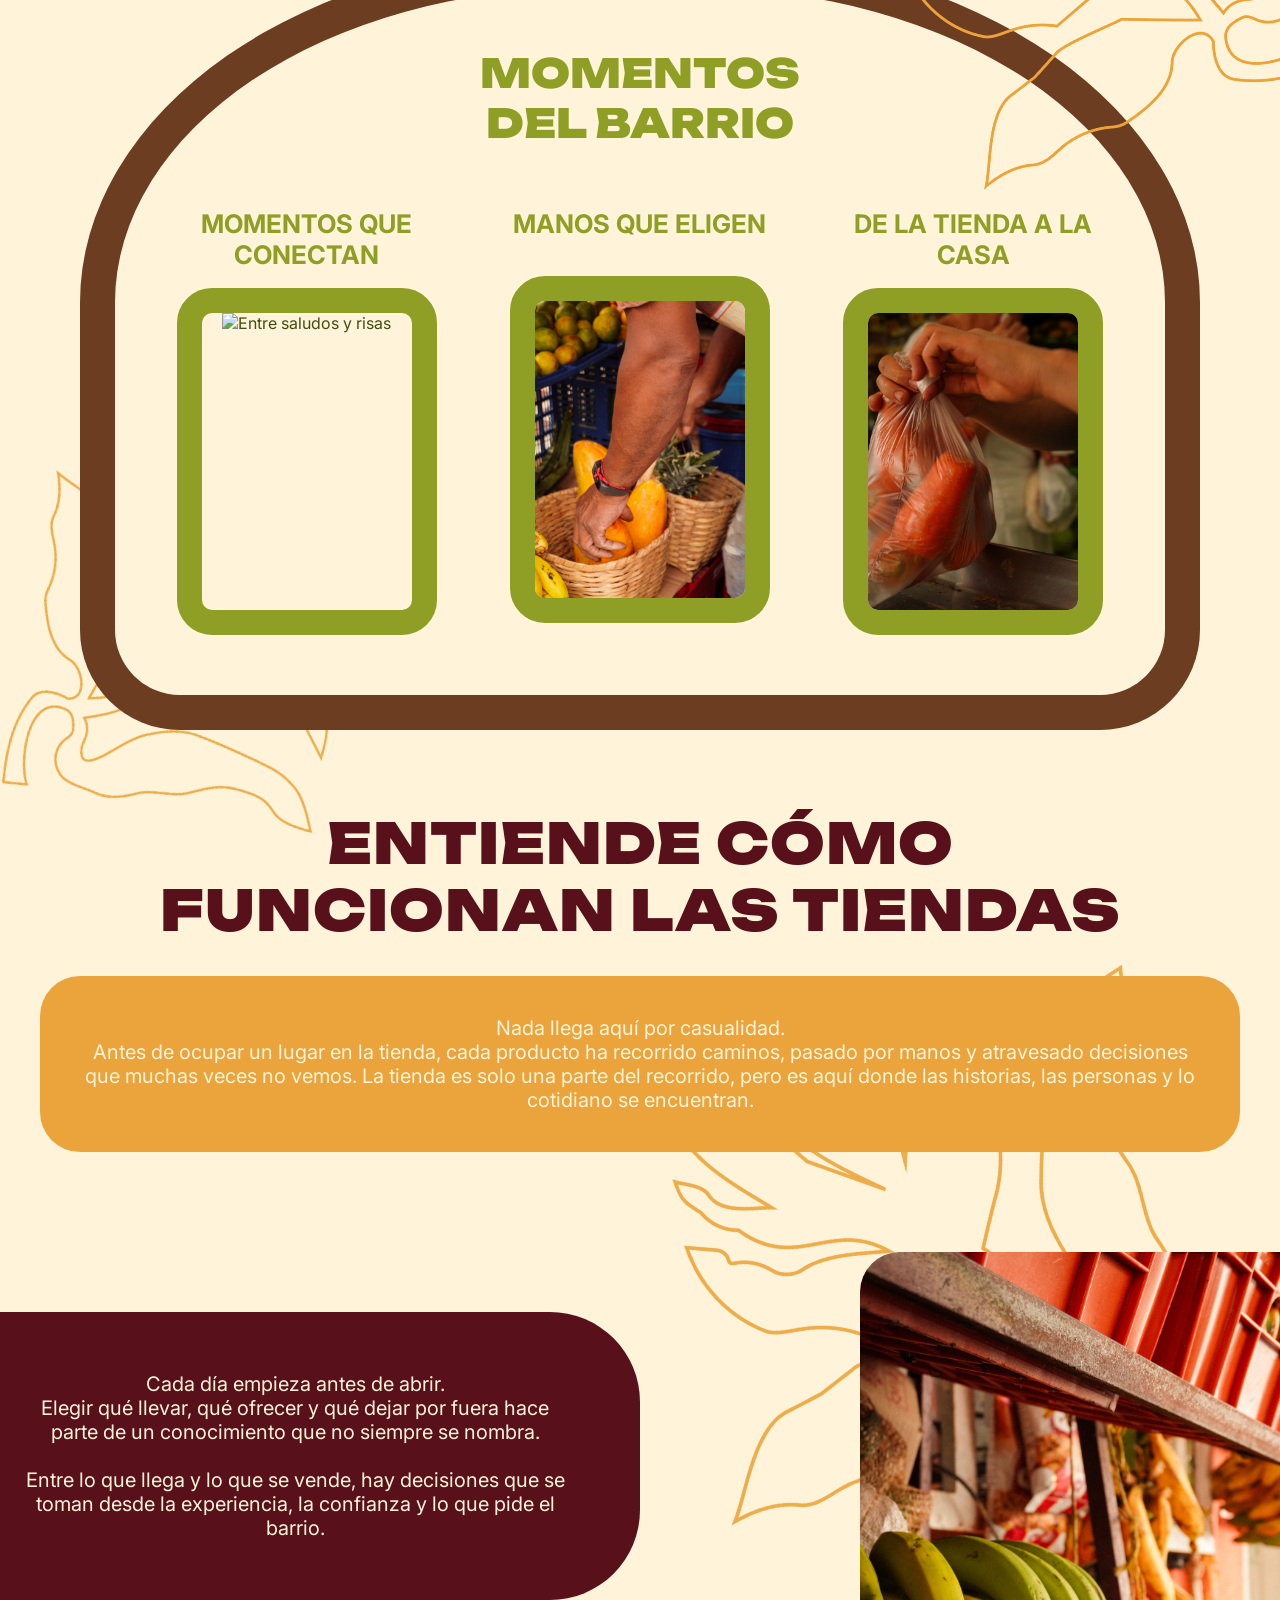
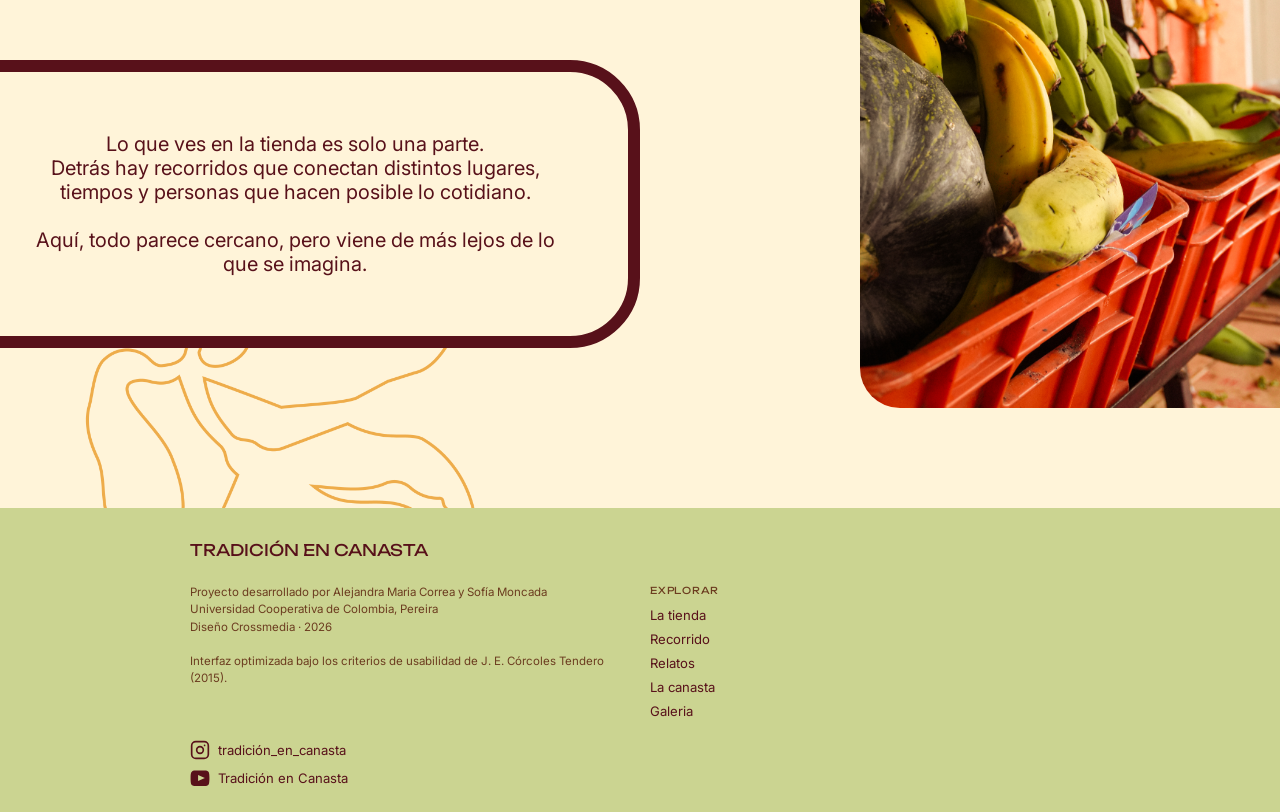
==== commit b8e15c3f: "Fix: Revsión de links y estilos" ====
--- a/index.html
+++ b/index.html
@@ -245,7 +245,7 @@
           <svg class="footer-social-icon" viewBox="0 0 24 24" fill="none" stroke="currentColor" stroke-width="2"><rect x="2" y="2" width="20" height="20" rx="5"/><circle cx="12" cy="12" r="4"/><circle cx="17.5" cy="6.5" r="1" fill="currentColor" stroke="none"/></svg>
           tradición_en_canasta
         </a>
-        <a href="https://youtube.com" class="footer-social-link" target="_blank">
+        <a href="https://youtube.com/@tradicionencanasta?si=XN-dwJW5HR5bi4pN" class="footer-social-link" target="_blank">
           <svg class="footer-social-icon" viewBox="0 0 24 24" fill="currentColor"><path d="M23 7s-.3-2-1.2-2.7c-1.1-1.2-2.4-1.2-3-1.3C16.2 3 12 3 12 3s-4.2 0-6.8.1c-.6.1-1.9.1-3 1.3C1.3 5 1 7 1 7S.7 9.1.7 11.3v2c0 2.1.3 4.3.3 4.3s.3 2 1.2 2.7c1.1 1.2 2.6 1.1 3.3 1.2C7.3 21.7 12 21.7 12 21.7s4.2 0 6.8-.2c.6-.1 1.9-.1 3-1.2.9-.7 1.2-2.7 1.2-2.7s.3-2.1.3-4.3v-2C23.3 9.1 23 7 23 7zM9.7 15.5V8.4l8.1 3.6-8.1 3.5z"/></svg>
           Tradición en Canasta
         </a>
--- a/styles.css
+++ b/styles.css
@@ -29,10 +29,14 @@
   --color-titulo-principal:   #FFF4D9;
   --color-titulo-secundario: #58111A;
 
+    --sombra-foto: 0 8px 28px rgba(88,17,26,0.18), 0 2px 8px rgba(0,0,0,0.10);
+
   --fuente-titulos: "Unbounded", sans-serif;
   --fuente-textos:  "Inter", sans-serif;
 
   --margen-seccion: 40px;
+
+  --margen-responsive-pequeño: 15px;
 
   --interlineado-textos: 1.2;
 
@@ -62,6 +66,10 @@
 body {
   font-family: var(--fuente-textos);
   background-color: var(--color-fondo-principal);
+  background-image: url(IMG/fondo.jpg);
+  background-size: cover;
+  background-position: center;
+  background-repeat: no-repeat;
   color: var(--color-texto-principal);
   overflow-x: hidden;
 }
@@ -69,7 +77,6 @@
     text-decoration: none;
  }
 
- 
  
 /* =============================================
    HAMBURGUESA — oculta en desktop
@@ -173,6 +180,7 @@
   min-height: 400px;
   position: relative;
   padding: 40px 60px;
+  overflow: hidden;
 }
  
 /* --- Logo --- */
@@ -189,7 +197,7 @@
   align-items: center;
   justify-content: center;
   cursor: pointer;
-  z-index: 20;
+  z-index: 99;
 }
 
 .logo-img:hover {
@@ -205,7 +213,7 @@
 /* --- Hero contenido --- */
 .hero-contenido {
   width: 100%;
-  max-width: 800px;
+  max-width: 700px;
   margin-left: 130px;
   height: 85%;
   justify-self: start;
@@ -259,7 +267,7 @@
   align-items: center;
   cursor: pointer;
   transition: transform 0.18s ease;
-  position: relative;
+
 }
  
 .canasta:hover { transform: scale(1.06) translateY(-4px); }
@@ -274,6 +282,8 @@
   height: auto;
   object-fit: contain;
 }
+
+
  
  
 /* =============================================
@@ -336,7 +346,6 @@
   display: flex;
   flex-direction: column;
   transform: translateX(90px);
-  margin-right: 0;
   margin-top: -80px;
 }
  
@@ -551,17 +560,16 @@
 }
  
 .hoja-tienda-der {
-  position: absolute;
   width: 800px;
   right: -120px;
-  top: 0;
+  top: 30px;
   transform: rotate(-100deg);
   max-width: none;
 }
  
 .hoja-tienda-izq {
-  left: 0;
-  top: 1050px;
+  left: 90px;
+  top: 950px;
   width: 650px;
   transform: translateX(-200px) rotate(90deg);
 }
@@ -688,6 +696,7 @@
 
   border-radius: 40px;
   background-color: var(--color-caja-marron);
+
 }
 
 .recorrido-header-inner {
@@ -724,12 +733,12 @@
   display: flex;
   flex-direction: column;
   gap: 14px;
-  max-width: 700px;
+  max-width: 650px;
   text-align: center;
 
-  margin-top: -90px;
-  margin-left: 300px;
-}
+  margin: -90px 0 0 330px;
+}
+
  
 .recorrido-intro-caja p {
   font-size: var(--tamano-fuente-textos);
@@ -739,7 +748,7 @@
 
 .mapa-section {
   position: relative;
-  margin: var(--margen-seccion);
+  margin: 60px var(--margen-seccion);
 }
 
 .mapa-section-header {
@@ -751,12 +760,54 @@
 
 }
 
+.hoja-recorridos-arriba{
+ position: absolute;
+
+  left: -250px;
+  top: -120px;
+
+  width: 600px;
+
+  z-index: 4;
+}
+
+.hoja-recorridos-arriba img{
+  width: 100%;
+  display: block;
+}
+
+.hoja-recorridos-mapa-arriba{
+  position: absolute;
+  left: 800px;
+  top: -450px;
+
+  width: 800px;
+
+  z-index: -1;
+}
+
+.hoja-recorridos-tiendas-arriba{
+  position: absolute;
+  left: 800px;
+  bottom: -450px;
+
+  width: 800px;
+
+  z-index: -1;
+}
+
+.hoja-recorridos-tiendas-arriba img{
+  width: 100%;
+  display: block;
+
+}
+
 .mapa-section-label {
   font-family: var(--fuente-titulos);
   font-size: var(--tamano-fuente-titulo-principal);
   font-weight: 900;
   color: var(--color-caja-vino);
-  line-height: 0.9;
+  line-height: var(--interlineado-textos);
   margin: 20px;
 }
 
@@ -768,7 +819,7 @@
   display: flex;
   align-items: center;
   justify-content: center;
-  transform: translateX(100px) 
+  transform: translateX(100px);
 }
 
 .mapa-section-texto {
@@ -781,50 +832,41 @@
   padding: 40px 60px;
 }
 
-.mapa-section-rame-wrap {
+.mapa-section-frame-wrap {
   position: relative;
   display: flex;
+  flex-direction: column;
   justify-content: center;  
   align-items: center;     
-  height: 100vh;     
-}
- 
-.mapa-deco {
-  position: absolute;
-  z-index: 2;
-  pointer-events: none;
-  opacity: 0.3;
-}
- 
-.mapa-deco-tl {
-  top: -30px;
-  left: -30px;
-  width: 120px;
-  transform: rotate(-20deg);
-}
- 
-.mapa-deco-br {
-  bottom: 40px;
-  right: -20px;
-  width: 100px;
-  transform: rotate(10deg);
-}
- 
+
+}
+
 .mapa-section-frame {
+  width: calc(100% - 120px);
+  max-width: 1400px;
   height: 640px;
-  margin: var(--margen-seccion);
-  background: var(--color-fondo-principal);
-  border-radius: 24px;
+  margin: 60px auto;
+
+  background: var(--color-caja-amarillo);
+  border-radius: 80px;
   overflow: hidden;
+
   position: relative;
+
   z-index: 1;
+
+  box-shadow: 0 20px 60px rgba(0,0,0,0.12);
+
+  border: 8px solid rgba(255,255,255,0.4);
+
+  backdrop-filter: blur(6px);
 }
  
 .mapa-section-cta {
   display: block;
   width: fit-content;
-  margin: 28px auto 0;
-  padding: 14px 48px;
+  margin: 20px;
+  padding: 16px 28px;
   font-size: var(--tamano-fuente-subtitulo);
   font-weight: 900;
   background-color: var(--color-boton-hover-principal);
@@ -832,9 +874,33 @@
   border-radius: 30px;
 }
 
+.mapa-section-cta:hover{
+  background-color: var(--color-boton-secundario);
+  transform: scale(1.04);
+}
+
 /* ===== TIENDAS GRID ===== */
 .tiendas-grid {
   padding-top: 0;
+  position: relative;
+}
+
+.hoja-recorridos-tiendas-arriba{
+  position: absolute;
+
+  left: -150px;
+  top: 50px;
+
+  width: 600px;
+
+  z-index: -1;
+  transform:  rotateX(180deg);
+}
+
+.hoja-recorridos-tiendas-arriba img{
+  width: 100%;
+  display: block;
+
 }
  
 .tiendas-grid-inner {
@@ -850,13 +916,10 @@
   overflow: hidden;
   box-shadow: 0 4px 24px rgba(64,76,16,0.08);
   transition: transform 0.3s ease, box-shadow 0.3s ease;
-}
- 
-.tienda-card:hover {
-  transform: translateY(-6px);
-  box-shadow: 0 12px 32px rgba(64,76,16,0.15);
-}
- 
+
+}
+ 
+
 .tienda-card-img {
   aspect-ratio: 4/3;
   background: var(--color-fondo-principal);
@@ -875,7 +938,7 @@
 }
  
 .tienda-card-body {
-  padding: 18px;
+  padding: 30px;
 }
  
 .tienda-card-nombre {
@@ -892,17 +955,22 @@
 }
  
 .tienda-card-texto {
-  font-size: var(--tamano-fuente-textos);
+  font-size: var(--tamano-fuente-textos-pequeños);
   color: var(--color-texto-principal);
   line-height: var(--interlineado-textos);
 }
- 
-.btn.btn-secondary{
-    color: var(--color-texto-light);
-    font-size: var(--tamano-fuente-textos);
-}
- 
-
+
+ .btn-recorridos{
+  color: var(--color-titulo-principal);
+  background-color: var(--color-boton-hover-principal);
+  padding: 10px;
+  border-radius: 20px;
+ }
+ 
+ .btn-recorridos:hover{
+  background-color: var(--color-boton-secundario);
+  transform: scale(1.04);
+ }
 /* ══════════════════════════════════════════════════════
    RELATOS
 ══════════════════════════════════════════════════════ */
@@ -920,10 +988,11 @@
 
 
 .relatos-header-inner {
-  max-width: 900px;
-  margin: 0;
+  max-width:800px;
+  margin: 0 auto;
   display: flex;
   flex-direction: column;
+  gap: 24px;
   padding: 40px;
 }
 
@@ -932,7 +1001,7 @@
   font-size: var(--tamano-fuente-titulo-principal);
   font-weight: 900;
   color: var(--color-titulo-principal);
-  line-height: 1;
+  line-height: var(--interlineado-textos);
 }
 
 .relatos-header-subtitulo {
@@ -947,17 +1016,16 @@
 .relatos-intro__caja {
   background-color: var(--color-caja-vino);
   border-radius: 0 40px 40px 0;
-  padding: 50px;
+  padding: 60px;
   
   display: flex;
   flex-direction: column;
   gap: 14px;
-  max-width: 980px;
+  max-width: 880px;
   text-align: center;
   position: relative;
 
   margin-top: -120px;
-  margin-left: 0;
 
 }
 
@@ -972,17 +1040,20 @@
   font-weight: 800;
   position: absolute;
   top: 200px;
-  left: 650px;
+  left: 40%;
   z-index: 5;
-  
-
-
+
+}
+
+.relatos-documental:hover{
+  background-color: var(--color-boton-secundario);
+  transform: scale(1.04);
 }
  
 .relatos-intro__caja p {
   font-size: var(--tamano-fuente-textos);
   color: var(--color-titulo-principal);
-  line-height: 1.75;
+  line-height: var(--interlineado-textos);
 }
 
 
@@ -1069,46 +1140,104 @@
   border-radius: 50px;
 }
 
-/* ===== HOJA BARCO ===== */
-
-.relato-card__decorativo{
+.relato-card__contenido-al{
+  background-color: var(--color-fondo-principal);
+  border: 12px solid var(--color-caja-vino);
+  border-radius: 40px;
+  min-height: 300px;
+  min-width: 600px;
+  display: flex;
+  align-items: center;
+  justify-content: center;
+  padding: 40px;
   position: absolute;
-
-  left: 500px;
-  top: -40px;
-
-  margin: 40px 0 40px 0;
-
-  max-width: 20px;
-  max-height: 120px;
-
-  z-index: 0;
-}
- /* ===== HOJA ALBEIRO ===== */
-
-.relato-card--left:last-child .relato-card__hoja{
+  top: 350px;
+  left: 450px;
+}
+
+.relato-card__contenido-al .relato-card__nombre{
   position: absolute;
 
-  right: -420px;
-  bottom: -180px;
-
-  width: 320px;
-
-  z-index: 0;
-
-  transform: rotate(-15deg);
-}
-
-.relato-card--left:last-child .relato-card__hoja img{
+  top: -240px;
+  left: 100px;
+
+  background-color: var(--color-caja-verde);
+  color: var(--color-titulo-principal);
+  font-family: var(--fuente-titulos);
+  font-size: var(--tamano-fuente-titulo-principal);
+  font-weight: 900;
+  padding: 20px 36px;
+  border-radius: 50px;
+  z-index: 10;
+}
+
+/* =========================================
+   HOJA BARCO
+========================================= */
+
+.relato-card__hoja-bc{
+  position: absolute;
+
+  left: 880px;
+  top: -120px;
+
+  width: 820px;
+
+  z-index: 2;
+
+  opacity: .95;
+}
+
+.relato-card__hoja-bc img{
   width: 100%;
   display: block;
 }
 
-.relato-card--left:first-child .relato-card__hoja img{
+
+/* =========================================
+   HOJA NATALIA
+========================================= */
+
+.relato-card__hoja-nat{
+  position: absolute;
+
+  left: -320px;
+  top: -10px;
+
+  width: 680px;
+
+  z-index: 0;
+
+  transform: rotate(-8deg);
+}
+
+.relato-card__hoja-nat img{
   width: 100%;
   display: block;
 }
 
+
+/* =========================================
+   HOJA ALBEIRO
+========================================= */
+
+.relato-card__hoja-al{
+  position: absolute;
+
+  left: 920px;
+  top: -400px;
+
+  width: 860px;
+
+  z-index: 0;
+
+  transform: rotate(150deg) scaleY(-1);
+}
+
+.relato-card__hoja-al img{
+  width: 100%;
+  display: block;
+}
 /* =========================================
    CARD NATALIA
 ========================================= */
@@ -1198,37 +1327,16 @@
   z-index: 10;
 }
 
-/* ===== HOJA NATALIA ===== */
-
-.relato-card__hoja-bg{
-  position: absolute;
-
-  left: -400px;
-  top: 260px;
-
-  width: 820px;
-
-  z-index: 4;
-}
-
-.relato-card__hoja-bg img{
-  width: 100%;
-  display: block;
-}
-
-
-/* ══════════════════════════════════════════════════════
+
+/*═════════════════════════════════════════════════════
   LA CANASTA
 ══════════════════════════════════════════════════════ */
 
 .canasta-header {
   width: 50%;
-  height: 330px;
+  height: 300px;
   justify-self: start;
   margin: 25px 0 0 200px;
-  max-width: 900px;
-  display: flex;
-  flex-direction: column;
   gap: 24px;
   padding: 40px;
 
@@ -1244,7 +1352,7 @@
   font-size: var(--tamano-fuente-titulo-principal);
   font-weight: 900;
   color: var(--color-titulo-principal);
-  line-height: 1.05;
+  line-height: var(--interlineado-textos);
 }
 
 .canasta-header-subtitulo {
@@ -1258,9 +1366,9 @@
 
 /* ===== INTRO ===== */
 .canasta-intro {
-  padding: 40px 60px;
+  padding: 60px;
   background-color: var(--color-caja-amarillo);
-  border-radius: 150px 40px 150px 40px;
+  border-radius: 120px 40px 120px 40px;
   
   display: flex;
   flex-direction: column;
@@ -1268,13 +1376,13 @@
   max-width: 800px;
   text-align: center;
 
-  margin: -120px 0 75px 75px;
+  margin: -120px 0 75px 65px;
 }
 
 .canasta-intro-p {
   font-size: var(--tamano-fuente-textos);
   color: var(--color-titulo-principal);
-  line-height: 1.75;
+  line-height: var(--interlineado-textos);
 }
 
 /* ===== TICKET / FORMULARIO ===== */
@@ -1287,28 +1395,81 @@
   max-width: 620px;
   margin: 0 auto;
   position: relative;
-  filter: drop-shadow(0 8px 32px rgba(108,61,32,0.18));
-}
- 
-/* Bordes dentados (scallop) */
+  
+}
+
+/* -- HOJAS -- */
+.hoja-canasta-arriba-der{
+  position: absolute;
+  width: 800px;
+  left: 340px;
+  top: 130px;
+  z-index: -1;
+}
+
+.hoja-canasta-arriba-izq{
+  position: absolute;
+  width: 800px;
+  left: -460px;
+  top: -40px;
+  transform: rotate(270deg);
+
+  z-index: -1;
+}
+
+.hoja-canasta-arriba img{
+  width: 100%;
+  display: block;
+}
+ 
+.hoja-canasta-medio {
+  position: absolute;
+  left: -450px;
+  top: 640px;
+  width: 800px;
+  transform: rotate(210deg);
+
+  z-index: -1;
+}
+
+.hoja-canasta-medio img{
+  width: 100%;
+  display: block;
+}
+
+ .hoja-canasta-abajo{
+  position: absolute;
+  width: 800px;
+  left: 250px;
+  top: 900px;
+  transform: rotate(60deg);
+  z-index: -1;
+
+}
+
+.hoja-canasta-abajo img{
+  width: 100%;
+  display: block;
+}
+ 
 .ticket__top-tear,
 .ticket__bottom-tear {
   height: 18px;
   background:
     radial-gradient(circle at 50% 0%, var(--color-fondo-ticket) 8px, transparent 8px) 0 0 / 20px 18px repeat-x,
     var(--color-fondo-ticket);
-  /* Se sobreescribe con el fondo del ticket */
+
 }
  
 .ticket__top-tear {
   background:
-    radial-gradient(circle at 50% 100%, var(--color-fondo-ticket) 9px, #f0e8cc 9px) 0 0 / 22px 18px repeat-x;
+    radial-gradient(circle at 50% 100%, var(--color-fondo-ticket) 9px, #f0e8cc 9px 0) 0 0 / 22px 18px repeat-x;
   border-radius: 12px 12px 0 0;
 }
  
 .ticket__bottom-tear {
   background:
-    radial-gradient(circle at 50% 0%, var(--color-fondo-ticket) 9px, #f0e8cc 9px) 0 0 / 22px 18px repeat-x;
+    radial-gradient(circle at 50% 0%, var(--color-fondo-ticket) 9px, #f0e8cc 9px 0) 0 0 / 22px 18px repeat-x;
   border-radius: 0 0 12px 12px;
 }
  
@@ -1322,7 +1483,7 @@
       rgba(108,61,32,0.06) 31px,
       rgba(108,61,32,0.06) 32px
     );
-  padding: 28px 24px 32px;
+  padding: 42px 32px 42px 32px;
 }
  
 .ticket__titulo {
@@ -1330,7 +1491,7 @@
   font-size: var(--tamano-fuente-subtitulo);
   text-transform: uppercase;
   font-weight: 700;
-  color: var(--color-caja-vino);
+  color: var(--color-texto-principal);
   text-align: center;
   margin-bottom: 28px;
   letter-spacing: 0.04em;
@@ -1345,12 +1506,13 @@
 }
  
 .ticket__legend {
-  font-family: var(--fuente-titulos);
+  font-family: var(--fuente-textos);
   font-size: var(--tamano-fuente-textos);
   color: var(--color-caja-amarillo);
+  font-weight: 900;
   text-transform: uppercase;
-  letter-spacing: 0.1em;
-  margin-bottom: 16px;
+  letter-spacing: var(--interlineado-textos);
+  margin: 10px;
   display: block;
 }
  
@@ -1363,7 +1525,7 @@
   font-size: var(--tamano-fuente-textos);
   font-weight: 500;
   color: var(--color-texto-principal);
-  margin-bottom: 6px;
+  margin: 16px;
 }
  
 /* INPUT */
@@ -1378,6 +1540,7 @@
   font-size: var(--tamano-fuente-textos-pequeños);
   outline: none;
   transition: box-shadow 0.2s;
+  opacity: .9;
 }
  
 .ticket__input::placeholder {
@@ -1400,8 +1563,9 @@
   font-size: var(--tamano-fuente-textos-pequeños);
   resize: vertical;
   outline: none;
-  line-height: 1.6;
+  line-height: var(--interlineado-textos);
   transition: box-shadow 0.2s;
+  opacity: .9;
 }
  
 .ticket__textarea::placeholder {
@@ -1430,6 +1594,7 @@
   outline: none;
   cursor: pointer;
   transition: box-shadow 0.2s;
+  opacity: .9;
 }
  
 .ticket__select:focus {
@@ -1472,6 +1637,7 @@
   border-radius: 8px;
   background: rgba(108,61,32,0.08);
   transition: background 0.2s;
+  opacity: .9;
   
 }
  
@@ -1491,7 +1657,7 @@
 .ticket__search-wrap {
   position: relative;
 }
- 
+
 .ticket__search-icon {
   position: absolute;
   left: 16px;
@@ -1499,10 +1665,13 @@
   transform: translateY(-50%);
   width: 18px;
   color: rgba(255,244,217,0.7);
-}
- 
+  z-index: 2;
+}
+
 .ticket__input--search {
   padding-left: 44px;
+  position: relative;
+  z-index: 1;
 }
  
 .ticket__sugerencias {
@@ -1547,6 +1716,7 @@
   color: var(--color-titulo-principal);
   font-size: var(--tamano-fuente-textos-pequeños);
   transition: box-shadow 0.2s;
+  opacity: .9;
 }
  
 .ticket__upload-label:hover {
@@ -1556,7 +1726,7 @@
 .ticket__upload-label svg {
   flex-shrink: 0;
   color: rgba(255,244,217,0.7);
-
+  width: 18px;
 }
  
 .ticket__upload-input {
@@ -1635,8 +1805,6 @@
   flex-direction: column;
   gap: 10px;
 
-  
-
 }
  
 .ticket__field-hint {
@@ -1664,18 +1832,16 @@
 
  
 .ticket__check-label:hover {
-  background:var(--color-caja-verde-claro);
-}
- 
-/* Ocultar checkbox nativo */
+  background:var(--color-caja-marron 0.9);
+}
+ 
 .ticket__check-label input[type="checkbox"] {
   position: absolute;
   opacity: 0;
   width: 0;
   height: 0;
 }
- 
-/* Checkbox custom */
+
 .ticket__check-custom {
   flex-shrink: 0;
   width: 20px;
@@ -1801,12 +1967,12 @@
 .resultado-canasta__intro {
   font-size: var(--tamano-fuente-textos);
   color: var(--color-texto-light);
-  font-style: italic;
+  line-height: var(--interlineado-textos);
   margin-bottom: 6px;
 }
  
 .resultado-canasta__tipo-label {
-  font-family: var(--fuente-titulos);
+  font-family: var(--fuente-textos);
   font-size: var(--tamano-fuente-textos-pequeños);
   text-transform: uppercase;
   letter-spacing: 0.14em;
@@ -1819,16 +1985,15 @@
   font-size: var(--tamano-fuente-subtitulo);
   font-weight: 900;
   color: var(--color-texto-light);
-  line-height: 1.15;
+  line-height: var(--interlineado-textos);
   margin-bottom: 10px;
   text-transform: uppercase;
 }
- 
-/* Zona de la imagen de canasta */
+
 .resultado-canasta__img-wrap {
   margin: 4px auto 16px;
-  width: 110px;
-  height: 110px;
+  width: 200px;
+  height: 200px;
   display: flex;
   align-items: center;
   justify-content: center;
@@ -1851,12 +2016,11 @@
 .resultado-canasta__descripcion {
   font-size: var(--tamano-fuente-textos-pequeños);
   color: var(--color-texto-light);
-  line-height: 1.7;
-  max-width: 380px;
+  line-height: var(--interlineado-textos);
+  max-width: 460px;
   margin: 0 auto;
 }
- 
-/* Franja inferior con datos de la tienda */
+
 .resultado-canasta__datos {
   background: rgba(0,0,0,0.18);
   padding: 16px 22px;
@@ -1874,7 +2038,7 @@
 }
  
 .resultado-canasta__dato strong {
-  color: var(--color-titulo-principal);
+  color: var(--color-texto-light);
   font-weight: 600;
 }
  
@@ -1893,8 +2057,7 @@
 .resultado-canasta--amarillo .resultado-canasta__datos  { background: rgba(0,0,0,0.12); }
 .resultado-canasta--amarillo .resultado-canasta__dato   { color: rgba(88,17,26,0.75); }
 .resultado-canasta--amarillo .resultado-canasta__dato strong { color: var(--color-caja-vino); }
- 
-/* Mensaje de validación inline */
+
 .ticket__error {
   font-size: var(--tamano-fuente-textos-pequeños);
   color: #f87171;
@@ -1923,17 +2086,11 @@
   height: 330px;
   justify-self: start;
   margin: 25px 0 0 200px;
-  max-width: 900px;
-  display: flex;
-  flex-direction: column;
-  gap: 24px;
+  z-index: 2;
   padding: 40px;
-
-  z-index: 2;
 
   border-radius: 40px;
   background-color: var(--color-caja-amarillo);
-  
 }
 
 .galeria-header-titulo {
@@ -1941,7 +2098,7 @@
   font-size: var(--tamano-fuente-titulo-principal);
   font-weight: 900;
   color: var(--color-titulo-principal);
-  line-height: 1.05;
+  line-height: var(--interlineado-textos);
 }
 
 .galeria-header-subtitulo {
@@ -1952,9 +2109,7 @@
   margin-top: 8px;
 }
 
-/* ══════════════════════════════════════
-   INTRO
-══════════════════════════════════════ */
+
 .galeria-intro {
  padding: 40px 60px;
   
@@ -1981,14 +2136,14 @@
   text-align: center;
   position: relative;
 
-  margin-top: -20px;
+  margin-top: -50px;
   margin-left: 0;
 }
 
 .galeria-intro__caja p {
   font-size: var(--tamano-fuente-textos);
   color: var(--color-titulo-principal);
-  line-height: 1.75;
+  line-height: var(--interlineado-textos);
 }
 
 .deco {
@@ -2008,61 +2163,78 @@
   width: 100%;
   max-width: 680px;
   margin: 40px auto 0;
-  /* altura dinámica: las fotos se posicionan en absolute */
-  height: 1000px;
+  height: 1200px;
   padding: 0 16px;
 }
-
-/* Elementos decorativos orgánicos */
-.collage__deco {
+.collage-deco {
   position: absolute;
   pointer-events: none;
   z-index: 0;
   user-select: none;
 }
 
-.collage__deco--estrella-vino {
-
-  font-size: 4rem;
+/* IMPORTANTE */
+.collage-deco img{
+  width: 100%;
+  height: 100%;
+  object-fit: contain;
+  display: block;
+}
+
+.collage-deco_bascula {
   top: 220px;
-  left: 48%;
-  transform: rotate(-20deg);
-  opacity: 0.85;
-}
-
-.collage__deco--mancha-verde {
-  width: 80px;
-  height: 100px;
-  
-  top: 430px;
-  left: 8%;
-  opacity: 0.8;
-}
-
-.collage__deco--mancha-amarilla {
-  width: 60px;
-  height: 80px;
- 
+  left: -40px;
+
+  width: 480px;
+  height: 480px;
+
+  transform: rotate(8deg);
+  z-index: 6;
+}
+
+.collage-deco--estrella {
+  width: 300px;
+  height:300px;
+
+  top: 200px;
+  left: 400px;
+
+  z-index: 6;
+
+}
+
+.collage-deco--silla{
+  width: 500px;
+  height: 500px;
+
   top: 460px;
-  left: 15%;
-  opacity: 0.7;
-}
-
-.collage__deco--flor-marron {
- 
-  font-size: 3rem;
-  top: 620px;
-  left: 42%;
+  left: 50%;
+
+  z-index: 6;
+
+}
+
+.collage-deco--aguacate{
+  width: 300px;
+  height: 300px;
+
+  top: 680px;
+  left: 10%;
+
   transform: rotate(15deg);
-  opacity: 0.7;
-}
-
-.collage__deco--hoja-izq {
-  width: 120px;
-  top: 580px;
-  right: 0;
-  opacity: 0.3;
+
+  z-index: 6;
+}
+
+.collage-deco--tomate {
+  width: 280px;
+
+  top: 1080px;
+  left: 320px;
+
+
   transform: rotate(-30deg);
+  z-index: 6;
 }
 
 /* ══ FOTO-CARDS (flip) ══ */
@@ -2075,17 +2247,16 @@
   border-radius: 30px;
 }
 
-/* Indicador "toca para voltear" */
 .foto-card::after {
   content: '↩';
   position: absolute;
   bottom: 8px;
   right: 10px;
   font-size: 0.8rem;
-  color: rgba(255,255,255,0.85);
+  color: var(--color-fondo-principal);
   z-index: 5;
   text-shadow: 0 1px 4px rgba(0,0,0,0.5);
-  transition: opacity 0.2s;
+  transition: opacity 0.5s;
   pointer-events: none;
 }
 
@@ -2169,41 +2340,93 @@
   letter-spacing: 0.1em;
 }
 
-/* ══ Posicionamiento individual como en el mockup ══ */
-.foto-card--1 { width: 270px; height: 300px; top: 0;    left: 0;    transform: rotate(-3deg); box-shadow: var(--sombra-foto); }
-.foto-card--2 { width: 350px; height: 400px; top: 100px;  left: 100%;  transform: rotate(2deg);  box-shadow: var(--sombra-foto); }
-.foto-card--3 { width: 230px; height: 300px; top: 40px;  right: 0;   transform: rotate(5deg);  box-shadow: var(--sombra-foto); }
-.foto-card--4 { width: 340px; height: 400px; top: 210px; left: 15%;  transform: rotate(-5deg); box-shadow: var(--sombra-foto); }
-.foto-card--5 { width: 150px; height: 180px; top: 200px; left: 0;    transform: rotate(3deg);  box-shadow: var(--sombra-foto); }
-.foto-card--6 { width: 200px; height: 220px; top: 390px; left: 20%;  transform: rotate(-2deg); box-shadow: var(--sombra-foto); z-index: 3; }
-.foto-card--7 { width: 170px; height: 180px; top: 230px; right: 2%;  transform: rotate(4deg);  box-shadow: var(--sombra-foto); }
-.foto-card--8 { width: 155px; height: 185px; top: 620px; right: 0;   transform: rotate(-4deg); box-shadow: var(--sombra-foto); }
-.foto-card--9 { width: 160px; height: 170px; top: 640px; left: 2%;   transform: rotate(2deg);  box-shadow: var(--sombra-foto); }
+/* ══ FOTOS ══ */
+.foto-card--1 { 
+  width: 320px; 
+  height: 450px; 
+  top: -30px;    
+  left: -140px;    
+  transform: rotate(3deg); 
+  box-shadow: var(--sombra-foto); 
+}
+.foto-card--2 { 
+  width: 320px; 
+  height: 420px; 
+  top: 480px;  
+  left: 100%;  
+  transform: rotate(2deg);  
+  box-shadow: var(--sombra-foto); 
+}
+.foto-card--3 { 
+  width: 320px; 
+  height: 420px; 
+  top: 0px;  
+  left: 600px;   
+  transform: rotate(-5deg);  
+  box-shadow: var(--sombra-foto); 
+}
+.foto-card--4 { 
+  width: 320px; 
+  height: 420px; 
+  top: 440px; 
+  left: -40%;  
+  transform: rotate(-5deg); 
+  box-shadow: var(--sombra-foto); 
+}
+.foto-card--5 { 
+  width: 250px; 
+  height: 360px; 
+  top: 60px; 
+  left: 260px;    
+  transform: rotate(3deg);  
+  box-shadow: var(--sombra-foto); 
+}
+.foto-card--6 { 
+  width: 260px; 
+  height: 340px; 
+  top: 840px; 
+  left: 40%;  
+  transform: rotate(-2deg); 
+  box-shadow: var(--sombra-foto); 
+  z-index: 3; 
+}
+.foto-card--7 { 
+  width: 250px; 
+  height: 320px;  
+  top: 460px; 
+  right: 35%;  
+  transform: rotate(4deg);  
+  box-shadow: var(--sombra-foto); 
+}
+.foto-card--8 { 
+  width: 320px; 
+  height: 420px;
+  top: 920px; 
+  left: 600px;   
+  transform: rotate(-4deg); 
+  box-shadow: var(--sombra-foto); 
+}
+.foto-card--9 { 
+  width: 320px; 
+  height: 420px; 
+  top: 860px; 
+  left: -20%;   
+  transform: rotate(2deg);  
+  box-shadow: var(--sombra-foto); 
+}
 
 /* Hover levanta la foto */
 .foto-card:hover { z-index: 10; }
 .foto-card:hover .foto-card__inner { transform: translateY(-6px) scale(1.02); }
 .foto-card.flipped:hover .foto-card__inner { transform: rotateY(180deg) translateY(-4px); }
 
-/* ── Mobile: collage responsive ── */
-@media (max-width: 480px) {
-  .collage { height: 1200px; }
-  .foto-card--1 { width: 140px; height: 160px; top: 0;    left: 0; }
-  .foto-card--2 { width: 155px; height: 148px; top: 8px;  left: 50%; }
-  .foto-card--3 { width: 110px; height: 125px; top: 30px;  right: 0; }
-  .foto-card--4 { width: 148px; height: 155px; top: 180px; left: 12%; }
-  .foto-card--5 { width: 125px; height: 148px; top: 165px; left: 0; }
-  .foto-card--6 { width: 165px; height: 180px; top: 345px; left: 16%; }
-  .foto-card--7 { width: 140px; height: 150px; top: 200px; right: 1%; }
-  .foto-card--8 { width: 128px; height: 152px; top: 545px; right: 0; }
-  .foto-card--9 { width: 132px; height: 142px; top: 560px; left: 1%; }
-}
+
 /* ══════════════════════════════════════
    TIENDITA – con imagen real
 ══════════════════════════════════════ */
 .tiendita {
   max-width: 1500px;
-  margin: 80px auto 0;
+  margin: 200px 40px 40px 40px;
   padding: 0 16px 60px;
 }
  
@@ -2221,13 +2444,6 @@
   user-select: none;
 }
  
-/*
-  Área de contenido superpuesta al "mostrador" beige de la ilustración.
-  La ilustración es ~1456×728 px.
-  Área beige: horizontalmente 22%–78%, verticalmente 26%–68%.
-  El botón vive en el 70%–82% vertical, centrado.
-  ↓ Ajusta estos % si tu imagen tiene proporciones distintas.
-*/
 .tiendita__contenido {
   position: absolute;
   top: 30%;
@@ -2256,7 +2472,7 @@
   flex-shrink: 0;
   width: 1px;
   align-self: stretch;
-  margin: 8px 0;
+  margin: 3px 0;
   background: repeating-linear-gradient(
     180deg,
     var(--color-caja-marron) 0,
@@ -2266,33 +2482,7 @@
   );
   opacity: 0.3;
 }
- 
-/* ── Mobile: el contenido pasa a fluir normal ── */
-@media (max-width: 500px) {
-  .tiendita__contenido {
-    position: static;
-    flex-direction: column;
-    gap: 16px;
-    padding: 16px;
-    background: #f5ecd5;
-    border-radius: 0 0 14px 14px;
-  }
-  .tiendita__img-fondo {
-    border-radius: 14px 14px 0 0;
-  }
-  .tiendita__footer {
-    position: static;
-    transform: none;
-    padding: 16px 0 0;
-    justify-content: center;
-  }
-  .tiendita__divisor {
-    width: 80%;
-    height: 1px;
-    align-self: auto;
-  }
-}
- 
+
 /* ── PRODUCTO ── */
 .producto {
   display: flex;
@@ -2348,15 +2538,15 @@
  
 .producto__img-wrap--placeholder::after {
   content: '📦';
-  font-size: 2rem;
+  font-size: var(--tamano-fuente-subtitulo);
 }
  
 .producto__desc {
   font-size: var(--tamano-fuente-textos-pequeños);
   color: var(--color-texto-principal);
-  line-height: 1.45;
+  line-height: var(--interlineado-textos);
   text-align: center;
-  max-width: 140px;
+  max-width: 160px;
 }
  
 /* ── FOOTER TIENDITA: BOTÓN COMPRAR ── */
@@ -2364,7 +2554,7 @@
   display: flex;
   align-items: center;
   gap: 8px;
-  background: var(--color-caja-vino);
+  background: var(--color-caja-amarillo);
   color: var(--color-titulo-principal);
   border: none;
   border-radius: 50px;
@@ -2397,8 +2587,8 @@
   font-family: var(--fuente-titulos);
   font-size: var(--tamano-fuente-textos-pequeños);
   font-weight: 900;
-  width: 22px;
-  height: 22px;
+  width: 30px;
+  height: 30px;
   border-radius: 50%;
   display: flex;
   align-items: center;
@@ -2496,7 +2686,6 @@
   margin-bottom: 20px;
 }
  
-/* Grid de productos en popup */
 .popup__grid {
   display: grid;
   grid-template-columns: repeat(2, 1fr);
@@ -2508,7 +2697,6 @@
   grid-template-columns: repeat(3, 1fr);
 }
  
-/* Tarjeta de item seleccionable */
 .popup-item {
   border-radius: 14px;
   overflow: hidden;
@@ -2869,6 +3057,60 @@
   color: var(--color-caja-marron);
   line-height: 1.5;
 }
+
+/* ── Animación sutil de hojas ── */
+@keyframes hoja-flotar {
+  0%   { transform: translateY(0px)    rotate(0deg); }
+  33%  { transform: translateY(-8px)   rotate(1deg); }
+  66%  { transform: translateY(4px)    rotate(-0.8deg); }
+  100% { transform: translateY(0px)    rotate(0deg); }
+}
+
+@keyframes hoja-flotar-b {
+  0%   { transform: translateY(0px)    rotate(0deg); }
+  33%  { transform: translateY(6px)    rotate(-1.2deg); }
+  66%  { transform: translateY(-5px)   rotate(0.6deg); }
+  100% { transform: translateY(0px)    rotate(0deg); }
+}
+
+@keyframes hoja-flotar-c {
+  0%   { transform: translateY(0px)    rotate(0deg); }
+  33%  { transform: translateY(-5px)   rotate(0.5deg); }
+  66%  { transform: translateY(7px)    rotate(-1deg); }
+  100% { transform: translateY(0px)    rotate(0deg); }
+}
+
+.hoja-momentos-izq,
+.hoja-canasta-arriba-izq,
+.relato-card__hoja-nat {
+  animation: hoja-flotar 7s ease-in-out infinite;
+}
+
+.hoja-tienda,
+.hoja-canasta-arriba-der,
+.relato-card__hoja-bc {
+  animation: hoja-flotar-b 9s ease-in-out infinite;
+}
+
+.hoja-recorridos-arriba,
+.hoja-canasta-medio,
+.hoja-canasta-abajo,
+.relato-card__hoja-al {
+  animation: hoja-flotar-c 11s ease-in-out infinite;
+}
+
+.hoja.hoja-izq-arriba {
+  animation: hoja-flotar 13s ease-in-out infinite;
+}
+
+.hoja.hoja-der-abajo {
+  animation: hoja-flotar-b 8s ease-in-out infinite;
+}
+
+.hoja-recorridos-mapa-arriba,
+.hoja-recorridos-tiendas-arriba {
+  animation: hoja-flotar-c 10s ease-in-out infinite;
+}
  
 @media (min-width: 768px) {
   .footer__grid {
@@ -2880,7 +3122,7 @@
    RESPONSIVE HOME— TABLET  (≤ 1024px)
    Canastas se ocultan, aparece hamburguesa
    ============================================= */
-@media (max-width: 1024px) {
+@media (max-width: 1200px) {
 
   .hamburguesa { display: flex; }
  
@@ -3046,34 +3288,28 @@
   /* -- RECORRIDOS -- */
 
   .recorrido-header {
-    width: 600px;
+    width: 70%;
     height: auto;
     margin: 40px auto 0 ;
     border-radius: 32px;
   }
 
   .recorrido-header-inner {
-    padding: 40px;
+    padding: 30px 30px 50px 30px;
   }
 
   .recorrido-header-titulo {
-    font-size: clamp(2rem, 8vw, 3.2rem);
     text-align: left;
   }
 
   .recorrido-header-subtitulo {
-    font-size: 1.2rem;
     text-align: left;
   }
 
   .recorrido-intro-caja {
-    max-width: 85%;
-    margin: -50px auto 0;
+    max-width: 75%;
+    margin: -30px 20px 20px 200px;
     padding: 32px;
-  }
-
-  .recorrido-intro-caja p {
-    font-size: 1rem;
   }
 
   .mapa-section-header {
@@ -3087,14 +3323,11 @@
   }
 
   .mapa-section-caja {
-    margin: 0 20px 30px;
+    margin: 50px 30px 20px 30px;
     border-radius: 40px;
-    padding: 30px;
+    padding: 20px;
     min-height: auto;
-  }
-
-  .mapa-section-texto {
-    font-size: 1rem;
+    transform: translateX(0);
   }
 
   .mapa-section-frame {
@@ -3111,13 +3344,446 @@
   }
 
   .tiendas-grid-inner {
+    grid-template-columns: repeat(1, 1fr);
+    margin: 60px;
+  
+  }
+  
+  .hoja-recorridos-arriba{
+    left: -250px;
+    top: -200px;
+
+    width: 450px;
+  }
+
+  .hoja-recorridos-mapa-arriba{
+    position: absolute;
+    left: 800px;
+    top: -450px;
+
+    width: 500px;
+
+  }
+
+  .hoja-recorridos-tiendas-arriba{
+    position: absolute;
+    left: 300px;
+    top: -300px;
+
+    width: 600px;
+    transform: rotateX(45deg);
+  }
+
+  /* -- RELATOS -- */
+
+  .relatos-header{
+     width: 70%;
+    height: auto;
+    margin: 40px auto 0 ;
+    border-radius: 32px;
+  }
+
+  .relatos-header-inner{
+    padding: 40px 40px 60px 40px;
+  }
+
+  /* ===== INTRO ===== */
+
+  .relatos-intro__caja{
+    max-width: 90%;
+    margin: -30px 20px 20px 0px;
+    padding: 50px;
+  }
+
+  .relatos-documental{
+    top: auto;
+    left: 60%;
+    
+
+    font-size: var(--tamano-fuente-textos-pequeños);
+    padding: 14px 24px;
+  }
+
+  /* ===== MAIN ===== */
+
+  .relatos-main{
+    max-width: 100%;
+    margin: 0;
+    padding: 40px;
+    gap: 100px;
+  }
+
+  /* =========================================
+     CARD GENERAL
+  ========================================= */
+
+  .relato-card,
+  .relato-card--right{
+    display: flex;
+    flex-direction: column;
+    align-items: center;
+    justify-content: flex-start;
+
+    width: 100%;
+    min-height: auto;
+    position: relative;
+
+    margin-top: 0;
+    gap: 30px;
+  }
+
+  .relato-card__img-wrap,
+  .relato-card--right .relato-card__img-wrap{
+    position: relative;
+    left: auto;
+    top: auto;
+
+    width: 420px;
+    height: 520px;
+
+    padding: 20px 0 0 20px;
+    border-radius: 40px;
+  }
+
+  .relato-card--right .relato-card__img-wrap{
+    padding: 0 20px 20px 0;
+  }
+
+  .relato-card__img-wrap img,
+  .relato-card--right .relato-card__img-wrap img{
+    border-radius: 32px;
+  }
+
+  .relato-card__content,
+  .relato-card__contenido-al,
+  .relato-card--right .relato-card__content{
+    position: relative;
+    top: auto;
+    left: auto;
+
+    width: 90%;
+    min-width: unset;
+    min-height: auto;
+
+    padding: 40px;
+
+    border-radius: 36px;
+    border-width: 10px;
+  }
+
+  .relato-card__nombre,
+  .relato-card__contenido-al .relato-card__nombre,
+  .relato-card__nombre{
+    top: -60px;
+    left: 50%;
+
+    transform: translateX(-50%);
+
+    font-size: var(--tamano-fuente-titulo-secundario);
+    padding: 16px 30px;
+
+    white-space: nowrap;
+    z-index: 10;
+  }
+
+  .relato-card__cita,
+  .relato-card--right .relato-card__cita{
+    max-width: 100%;
+    padding: 0;
+    text-align: center;
+  }
+
+  .relato-card--right{
+    display: flex;
+    flex-direction: column;
+    align-items: center;
+    gap: 30px;
+    min-height: auto;
+  }
+
+  .relato-card--right .relato-card__img-wrap{
+    position: static !important;
+
+    width: 420px;
+    height: 520px;
+
+    order: 1;
+
+    padding: 20px 0 0 20px;
+  }
+
+  .relato-card--right .relato-card__content{
+    position: static !important;
+
+    order: 2;
+
+    width: 90%;
+    min-width: unset;
+    min-height: auto;
+
+    padding: 40px;
+  }
+
+  .relato-card--right .relato-card__nombre{
+    top: -20px;
+    left: 50%;
+    transform: translateX(-50%);
+  }
+
+  .relato-card--right .relato-card__nombre{
+    font-size: var(--tamano-fuente-titulo-secundario);
+    top: 500px;
+    left: 50%px;
+  }
+
+
+  /* ===== HOJAS ===== */
+
+  .relato-card__hoja-bc{
+    width: 640px;
+    left: 50%;
+    top: 100px;
+    z-index: -1;
+
+  }
+
+  .relato-card__hoja-nat{
+    width: 800px;
+    left: -160px;
+    top: 280px;
+    z-index: -1;
+ 
+  }
+
+  .relato-card__hoja-al{
+    width: 800px;
+    left: 200px;
+    top: 90px;
+    z-index: -1;
+   
+  }
+
+ /* =====   CANASTA  ===== */
+
+ .canasta-header{
+    width: 70%;
+    height: 240px;
+   margin: 40px auto 0 ;
+    padding: 32px;
+    border-radius: 32px;
+  }
+
+  .canasta-intro{
+    max-width: 90%;
+    margin: -60px auto 60px;
+    padding: 40px;
+    border-radius: 80px 30px 80px 30px;
+  }
+
+  .ticket{
+    width: 90%;
+  }
+
+  .ticket__body{
+    padding: 36px 24px;
+  }
+
+  .ticket__titulo{
+    font-size: 1.8rem;
+  }
+
+  .ticket__check-group{
+    grid-template-columns: 1fr;
+  }
+
+  .ticket__btn-registrar{
+    width: 100%;
+    justify-content: center;
+    font-size: 1rem;
+  }
+
+  .resultado-canasta__img-wrap{
+    width: 160px;
+    height: 160px;
+  }
+
+  /* hojas */
+  .hoja-canasta-arriba-der{
+    width: 500px;
+    left: 360px;
+    top: 180px;
+  }
+
+  .hoja-canasta-arriba-izq{
+    width: 500px;
+    left: -260px;
+    top: 60px;
+  }
+
+  .hoja-canasta-medio{
+    width: 500px;
+    left: -260px;
+    top: 780px;
+  }
+
+  .hoja-canasta-abajo{
+    width: 500px;
+    left: 360px;
+    top: 1050px;
+  }
+
+  /* ===== GALERIA ===== */
+  .galeria-header {
+    width: 70%;
+    height: auto;
+    margin: 40px auto 0 ;
+    border-radius: 32px;
+  }
+
+  /* ===== INTRO ===== */
+  .galeria-intro {
+    max-width: 90%;
+    margin: -60px auto 60px;
+    padding: 40px;
+    border-radius: 80px 30px 80px 30px;
+  }
+
+  .galeria-intro__caja {
+    max-width: 90%;
+    margin: -10px 20px 20px 0px;
+    padding: 50px;
+  }
+
+  .deco--tr {
+    width: 100px;
+    right: -20px;
+  }
+
+  .deco--br {
+    width: 90px;
+    bottom: -30px;
+  }
+
+  /* ===== COLLAGE ===== */
+  .collage {
+    max-width: 100%;
+    height: 1300px;
+    overflow: hidden;
+  }
+
+  /* Decoraciones */
+  .collage-deco_bascula {
+    width: 320px;
+    height: 320px;
+    left: -40px;
+    top: 280px;
+  }
+
+  .collage-deco--estrella {
+    width: 180px;
+    height: 180px;
+    left: 40%;
+    top: 50px;
+  }
+
+  .collage-deco--silla {
+    width: 320px;
+    height: 320px;
+    top: 340px;
+    left: 35%;
+  }
+
+  .collage-deco--aguacate {
+    width: 260px;
+    height: 260px;
+    top: 740px;
+  }
+
+  .collage-deco--tomate {
+    width: 180px;
+    top: 1080px;
+    left: 50%;
+  }
+
+  /* Fotos */
+  .foto-card {
+    transform: scale(.85);
+    transform-origin: top left;
+  }
+
+  .foto-card--1 { left: 2%; top: 0; }
+  .foto-card--2 { left: 64%; top: 460px; }
+  .foto-card--3 { left: 60%; top: 40px; }
+  .foto-card--4 { left: 5%; top: 500px; }
+  .foto-card--5 { left: 35%; top: 160px; }
+  .foto-card--6 { left: 40%; top: 520px; }
+  .foto-card--7 { left: 38%; top: 840px; }
+  .foto-card--8 { left: 65%; top: 860px; }
+  .foto-card--9 { left: 5%; top: 920px; }
+
+  /* ===== TIENDITA ===== */
+  .tiendita {
+    margin: 90px 20px 40px;
+  }
+
+   
+.tiendita__img-fondo {
+    display: block;
+    width: 100%;
+    height: auto;
+    mix-blend-mode: multiply; 
+    pointer-events: none;
+    user-select: none;
+
+}
+
+  .producto__cat {
+    font-size: var(--tamano-fuente-textos-pequeños);
+  }
+
+  .producto__desc {
+    font-size: var(--tamano-fuente-textos-pequeños);
+    max-width: 130px;
+  }
+
+  .producto__img-wrap {
+    width: clamp(90px, 10vw, 90px);
+    height: clamp(90px, 10vw, 90px);
+  
+  }
+
+  .btn-comprar {
+    padding: 10px 20px;
+    font-size: 0.75rem;
+  }
+
+  /* ===== POPUPS ===== */
+  .popup {
+    max-width: 90%;
+  }
+
+  .popup__grid {
     grid-template-columns: repeat(2, 1fr);
   }
 
-}
-
- 
- 
+  /* ===== FOOTER ===== */
+  .footer__inner {
+    justify-content: center;
+    text-align: center;
+  }
+
+  .footer__nav ul {
+    align-items: center;
+  }
+
+  .footer__redes {
+    align-items: center;
+  }
+}
+
+
+
+
 /* =============================================
    RESPONSIVE HOME — MÓVIL  (≤ 600px)
    ============================================= */
@@ -3126,7 +3792,7 @@
   .logo {
     width: 80px;
     height: 80px;
-    left: 12px;
+    left: 8px;
   }
 
   .hamburguesa{
@@ -3138,28 +3804,36 @@
     height: 2.5px;
   }
  
-  .hero { padding: 16px 12px 36px; }
+  .hero { 
+    grid-template-columns: 1fr;
+    margin: 0 8px;
+    min-height: unset;
+  }
  
   .hero-contenido {
+    width: 90%;
+    margin-left: 30px;
     padding: 40px 10px 70px 20px;
     border-radius: 14px 90px 14px 14px;
    
   }
  
   .hero-titulo { 
-    font-size: clamp(1rem, 9vw, 1.5rem); 
-  }
- 
-  .hero-subtitulo { font-size: clamp(0.95rem, 3.5vw, 1.1rem); }
+    font-size: var(--tamano-fuente-titulo-secundario); 
+  }
+ 
+  .hero-subtitulo { 
+    font-size: var(--tamano-fuente-textos); 
+  }
  
   
   .mirada { 
     border-radius: 25px;
     top: -75px;
-    margin: 0 15px;
+    margin: 0 16px;
   }
   .mirada-titulo { 
-    font-size: clamp(1.3rem, 5vw, 1.8rem); 
+    font-size: var(--tamano-fuente-subtitulo); 
     padding: 16px 16px 8px; 
   
 }
@@ -3178,7 +3852,7 @@
     padding: 28px 28px; 
   }
   .narrativa-caja p { 
-    font-size: clamp(0.95rem, 3.5vw, 1.1rem); 
+    font-size: var(--tamano-fuente-textos-pequeños) 
   }
  
   .narrativa-circulo {
@@ -3202,7 +3876,6 @@
     max-width: 200px;
   }
  
-  /* Tiendas */
   .tiendas-bloque-vino,
   .tiendas-bloque-beige { 
     padding: 36px; 
@@ -3214,15 +3887,598 @@
     border-radius: 20px; }
 
   .tiendas-intro p{
-    font-size: clamp(0.95rem, 2vw, 1.1rem);
+    font-size: var(--tamano-fuente-textos-pequeños);
   }
  
   .tiendas-foto { border-radius: 24px; }
  
-  .btn-capsula { font-size: 1rem; padding: 12px 22px; }
- 
-  /* Nav móvil: links más compactos */
-  .nav-mobile-link { font-size: clamp(1.5rem, 7vw, 2rem); }
+  .btn-capsula { 
+    font-size: var(--tamano-fuente-textos); 
+    padding: 12px 22px; }
+ 
+  .nav-mobile-link { font-size: var(--tamano-fuente-subtitulo);}
   .nav-mobile { gap: 20px; }
-}
- +
+    /* -- RECORRIDOS -- */
+
+  .recorrido-header {
+    width: 60%;
+    height: auto;
+    border-radius: 24px;
+    margin: 25px 0 0 90px;
+    
+  }
+
+  .recorrido-header-inner {
+    padding: 20px 16px 30px 26px;
+    gap: 14px;
+  }
+
+  .recorrido-header-titulo{
+    font-size: var(--tamano-fuente-titulo-secundario);
+  }
+  .recorrido-header-subtitulo {
+    font-size: var(--tamano-fuente-textos);
+  }
+
+  .recorrido-intro-caja {
+    width: 100%;
+    margin: -20px auto 0;
+    padding: 22px;
+    border-radius: 24px;
+    
+  }
+
+  .recorrido-intro-caja p {
+    font-size: var(--tamano-fuente-textos-pequeños);
+  }
+
+  .mapa-section {
+    margin: 20px 12px;
+  }
+
+  .mapa-section-header {
+    grid-template-columns: 1fr;
+  }
+
+  .mapa-section-label {
+    text-align: center;
+    font-size: var(--tamano-fuente-titulo-secundario);
+  }
+
+  .mapa-section-caja {
+    border-radius: 24px;
+    transform: none;
+    margin: 16px;
+  }
+
+  .mapa-section-texto {
+    padding: 16px;
+    font-size: var(--tamano-fuente-textos-pequeños);
+  }
+
+  .mapa-section-rame-wrap {
+    height: auto;
+  }
+
+  .mapa-section-frame {
+    height: 320px;
+    width: 90%;
+    margin: 30px 0;
+    border-radius: 18px;
+  }
+
+
+  .mapa-section-cta {
+    width: 50%;
+    text-align: center;
+  }
+
+  .tiendas-grid-inner {
+    grid-template-columns: 1fr;
+    gap: 18px;
+    margin: 16px;
+  }
+
+  .tienda-card-nombre {
+    font-size: var(--tamano-fuente-textos);
+  }
+   
+  .tienda-card-dir,
+  .tienda-card-texto {
+    font-size: var(--tamano-fuente-textos-pequeños);
+  }
+
+
+  .hoja-recorridos-arriba{
+  position: absolute;
+
+    left: -150px;
+    top: -140px;
+
+    width: 300px;
+  }
+
+  .hoja-recorridos-mapa-arriba{
+    position: absolute;
+    left: 800px;
+    top: -450px;
+
+    width: 800px;
+
+    z-index: -1;
+  }
+
+  .hoja-recorridos-tiendas-arriba{
+    position: absolute;
+    left: 40%;
+    top: -200px;
+
+    width: 400px;
+
+    z-index: 0;
+  }
+
+  /* -- RELATOS -- */
+.relatos-header{
+    width: 60%;
+    margin: 20px 40px;
+    height: auto;
+    border-radius: 24px;
+    margin: 25px 0 0 90px;
+  }
+
+  .relatos-header-inner{
+    padding: 30px 22px 50px 22px;
+  }
+
+  .relatos-header-titulo{
+    font-size: var(--tamano-fuente-titulo-secundario);
+    line-height: var(--interlineado-textos);
+  }
+
+  .relatos-header-subtitulo{
+    font-size: var(--tamano-fuente-textos);
+    margin-top: 10px;
+  }
+
+  .relatos-documental{
+    font-size: var(--tamano-fuente-textos-pequeños);
+    padding: 10px;
+    margin: 10px 16px 0 16px;
+    left: 45%;
+
+  }
+
+  .relatos-intro__caja{
+    width: 90%;
+    margin: -25px auto 0;
+    padding: 32px 22px;
+    border-radius: 28px;
+  }
+
+  .relatos-intro__caja p{
+    font-size: .95rem;
+    line-height: 1.6;
+  }
+
+  .relatos-main{
+    padding: 40px 16px 80px;
+    gap: 90px;
+  }
+
+  /* =========================================
+     TODAS LAS CARDS IGUALES
+  ========================================= */
+
+  .relato-card,
+  .relato-card--right{
+    gap: 22px;
+  }
+
+  .relato-card__img-wrap,
+  .relato-card--right .relato-card__img-wrap{
+    width: 100%;
+    max-width: 320px;
+    height: 400px;
+
+    padding: 14px 0 0 14px;
+    border-radius: 30px;
+  }
+
+  .relato-card--right .relato-card__img-wrap{
+    padding: 0 14px 14px 0;
+  }
+
+  .relato-card__img-wrap img,
+  .relato-card--right .relato-card__img-wrap img{
+    border-radius: 22px;
+  }
+
+  .relato-card__content,
+  .relato-card__contenido-al,
+  .relato-card--right .relato-card__content{
+    width: 100%;
+    padding: 30px;
+
+    border-width: 7px;
+    border-radius: 24px;
+  }
+
+  .relato-card__nombre,
+  .relato-card__contenido-al .relato-card__nombre,
+  .relato-card--right .relato-card__nombre{
+    top: -40px;
+
+    padding: 12px 18px;
+
+    border-radius: 24px;
+  }
+
+  .relato-card--right .relato-card__nombre{
+    top: 380px;
+
+    padding: 12px 18px;
+
+    border-radius: 24px;
+  }
+
+  .relato-card__cita,
+  .relato-card--right .relato-card__cita{
+    font-size: .95rem;
+    line-height: 1.5;
+  }
+
+  /* ===== HOJAS ===== */
+
+  .relato-card__hoja-bc{
+    width: 540px;
+    left: 160px;
+    top: 30px;
+    
+  }
+
+  .relato-card__hoja-nat{
+    width: 520px;
+    left: -120px;
+    top: 320px;
+
+  }
+
+  .relato-card__hoja-al{
+    width: 520px;
+    left: 90px;
+    top: 280px;
+  
+  }
+  
+  /* ===== CANASTA ===== */
+
+  .canasta-header{
+    width: 60%;
+    height: auto;
+    border-radius: 24px;
+    margin: 25px 0 0 90px;
+    padding: 20px 16px 30px 26px;
+    gap: 14px;
+  }
+
+  .canasta-header-titulo{
+    font-size: var(--tamano-fuente-titulo-secundario);
+
+  }
+
+  .canasta-header-subtitulo{
+    font-size: var(--tamano-fuente-textos);
+    margin-top: 12px;
+  }
+
+  .canasta-intro{
+    width: 100%;
+    margin: -20px auto 0;
+    padding: 22px;
+    border-radius: 50px 24px 50px 24px;
+  }
+
+  .canasta-intro-p{
+    font-size: var(--tamano-fuente-textos-pequeños);
+  }
+
+  .canasta-form-section{
+    margin: 20px 16px;
+  }
+
+  .ticket__body{
+    padding: 28px 18px;
+  }
+
+  .ticket__titulo{
+    font-size: var(--tamano-fuente-subtitulo);
+  }
+
+  .ticket__legend{
+    font-size: var(--tamano-fuente-textos);
+  }
+
+  .ticket__label{
+    font-size: var(--tamano-fuente-textos-pequeños);
+    margin: 12px 8px;
+  }
+
+  .ticket__input,
+  .ticket__textarea,
+  .ticket__select,
+  .ticket__upload-label{
+    font-size: var(--tamano-fuente-textos-pequeños);
+    padding: 12px 16px;
+  }
+
+  .ticket__input--search{
+    padding-left: 42px;
+  }
+
+  .ticket__search-icon{
+    left: 14px;
+    width: 16px;
+  }
+
+  .ticket__textarea{
+    min-height: 120px;
+  }
+
+  .ticket__check-group{
+    grid-template-columns: 1fr;
+  }
+
+  .ticket__check-label{
+    padding: 12px;
+    font-size: var(--tamano-fuente-textos-pequeños);
+  }
+
+  .ticket__btn-registrar{
+    width: 100%;
+    justify-content: center;
+    padding: 16px 20px;
+    font-size: var(--tamano-fuente-textos-pequeños);
+  }
+
+  .ticket__barcode{
+    max-width: 180px;
+  }
+
+  .resultado-canasta__header{
+    padding: 22px 16px;
+  }
+
+  .resultado-canasta__nombre{
+    font-size: var(--tamano-fuente-subtitulo);
+  }
+
+  .resultado-canasta__descripcion{
+    font-size: var(--tamano-fuente-textos-pequeños);
+    max-width: 100%;
+  }
+
+  .resultado-canasta__img-wrap{
+    width: 150px;
+    height: 150px;
+  }
+
+  .resultado-canasta__datos{
+    padding: 14px 16px;
+  }
+
+  .resultado-canasta__dato{
+    font-size: var(--tamano-fuente-textos-pequeños);
+  }
+
+  /* hojas */
+  .hoja-canasta-arriba-der{
+    width: 500px;
+    left: 120px;
+    top: 460px;
+  }
+
+  .hoja-canasta-arriba-izq{
+    width: 500px;
+    left: -140px;
+    top: 60px;
+  }
+
+  .hoja-canasta-medio{
+    width: 500px;
+    left: -160px;
+    top: 780px;
+  }
+
+  .hoja-canasta-abajo{
+    width: 500px;
+    left: 160px;
+    top: 980px;
+  }
+  /* ===== GALERIA ===== */
+  .galeria-header {
+    width: 60%;
+    height: auto;
+    border-radius: 24px;
+    margin: 25px 0 0 90px;
+    padding: 20px 16px 40px 26px;
+    gap: 14px;
+  }
+
+  .galeria-header-titulo {
+    font-size: var(--tamano-fuente-titulo-secundario);
+
+  }
+
+  .galeria-header-subtitulo {
+    font-size:var(--tamano-fuente-textos);
+    margin-top: 12px;
+  }
+
+  /* ===== INTRO ===== */
+  .galeria-intro {
+    width: 100%;
+    margin: -50px auto 0;
+
+  }
+
+  .galeria-intro__caja {
+    padding: 22px;
+    border-radius: 20px;
+  }
+
+  .galeria-intro__caja p {
+     font-size: var(--tamano-fuente-textos-pequeños);
+  }
+
+
+  /* ===== COLLAGE ===== */
+  .collage {
+    height: auto;
+    display: flex;
+    flex-direction: column;
+    gap: 24px;
+    padding: 0 12px;
+    margin-top: 20px;
+  }
+
+  .deco{
+    display: none;
+  }
+  
+
+  .foto-card {
+    position: relative;
+    width: 90% !important;
+    height: 360px !important;
+    top: auto !important;
+    left: auto !important;
+    right: auto !important;
+    transform: none !important;
+    margin: 20px auto; 
+  }
+
+  .foto-card__curatorial {
+    font-size: var(--tamano-fuente-textos-pequeños);
+  }
+
+  /* ===== TIENDITA ===== */
+  .tiendita {
+    margin: 80px 12px 20px;
+    padding: 0;
+  }
+
+  .tiendita__img-fondo {
+    display: none;
+  }
+
+  .tiendita__marco {
+    background: var(--color-fondo-ticket);
+    border-radius: 28px;
+    padding: 24px 18px 90px;
+    position: relative;
+  }
+
+  .tiendita__contenido {
+    position: relative;
+    inset: auto;
+    flex-direction: column;
+    gap: 28px;
+  }
+
+  .tiendita__divisor {
+    width: 100%;
+    height: 1px;
+    margin: 0;
+    align-self: auto;
+
+    background: repeating-linear-gradient(
+      90deg,
+      var(--color-caja-marron) 0,
+      var(--color-caja-marron) 6px,
+      transparent 6px,
+      transparent 12px
+    );
+  }
+
+  .producto {
+    width: 100%;
+    padding: 0;
+  }
+
+  .producto__img-wrap {
+    width: 180px;
+    height: 180px;
+  }
+
+  .producto__desc {
+    max-width: 90%;
+    font-size: 0.9rem;
+  }
+
+  .tiendita__footer {
+    bottom: 20px;
+    width: 100%;
+  }
+
+  .btn-comprar {
+    width: 90%;
+    justify-content: center;
+    font-size: 0.82rem;
+  }
+
+  /* ===== POPUP ===== */
+  .popup {
+    padding: 22px 18px;
+    border-radius: 18px;
+  }
+
+  .popup__titulo {
+    font-size: 1rem;
+  }
+
+  .popup__grid {
+    grid-template-columns: 1fr;
+  }
+
+  .popup__grid--sellos {
+    grid-template-columns: repeat(2, 1fr);
+  }
+
+  .popup__footer,
+  .carrito__footer {
+    flex-direction: column;
+    align-items: stretch;
+  }
+
+  .btn-pill,
+  .btn-whatsapp {
+    width: 100%;
+    justify-content: center;
+  }
+
+  /* ===== FOOTER ===== */
+  .footer {
+    padding: 28px 16px;
+  }
+
+  .footer__inner {
+    flex-direction: column;
+    align-items: center;
+    text-align: center;
+    gap: 24px;
+  }
+
+  .footer__nav ul {
+    align-items: center;
+  }
+
+  .footer__redes {
+    align-items: center;
+  }
+
+  .red {
+    justify-content: center;
+  }
+}
